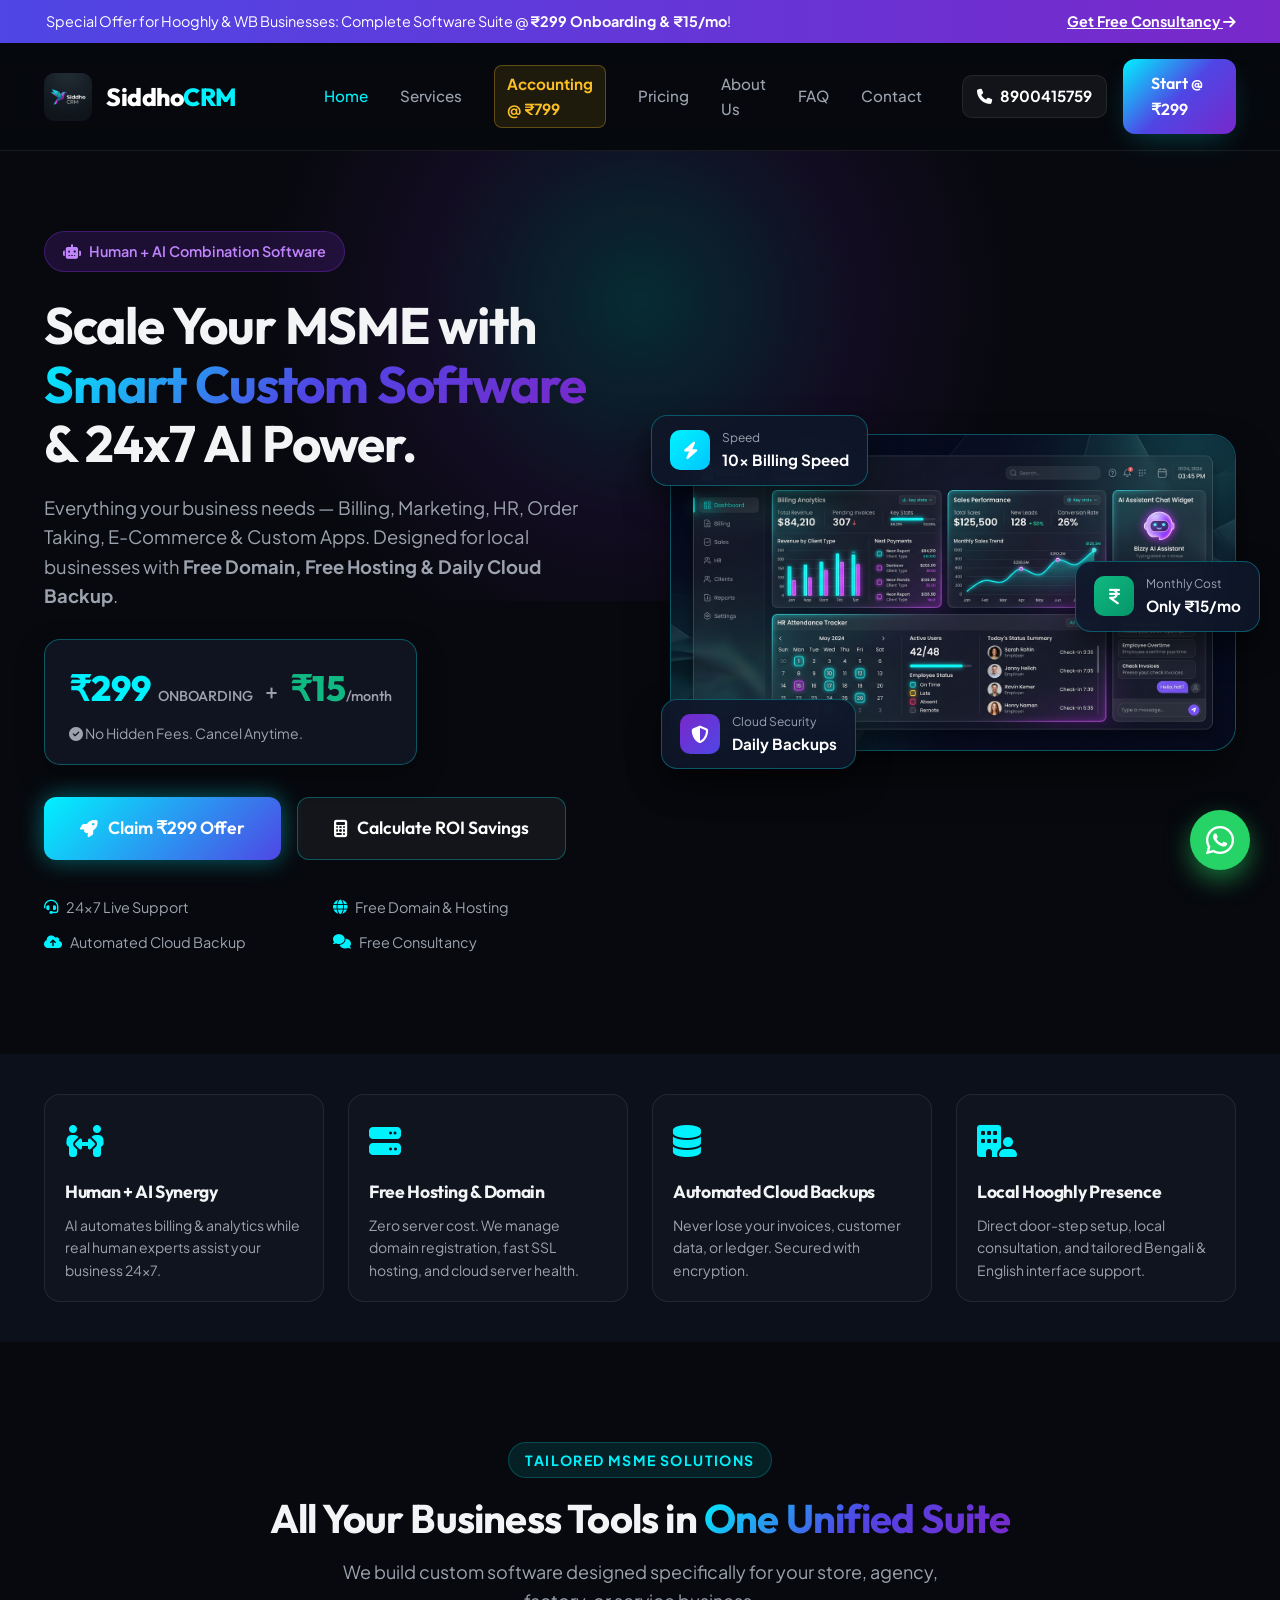
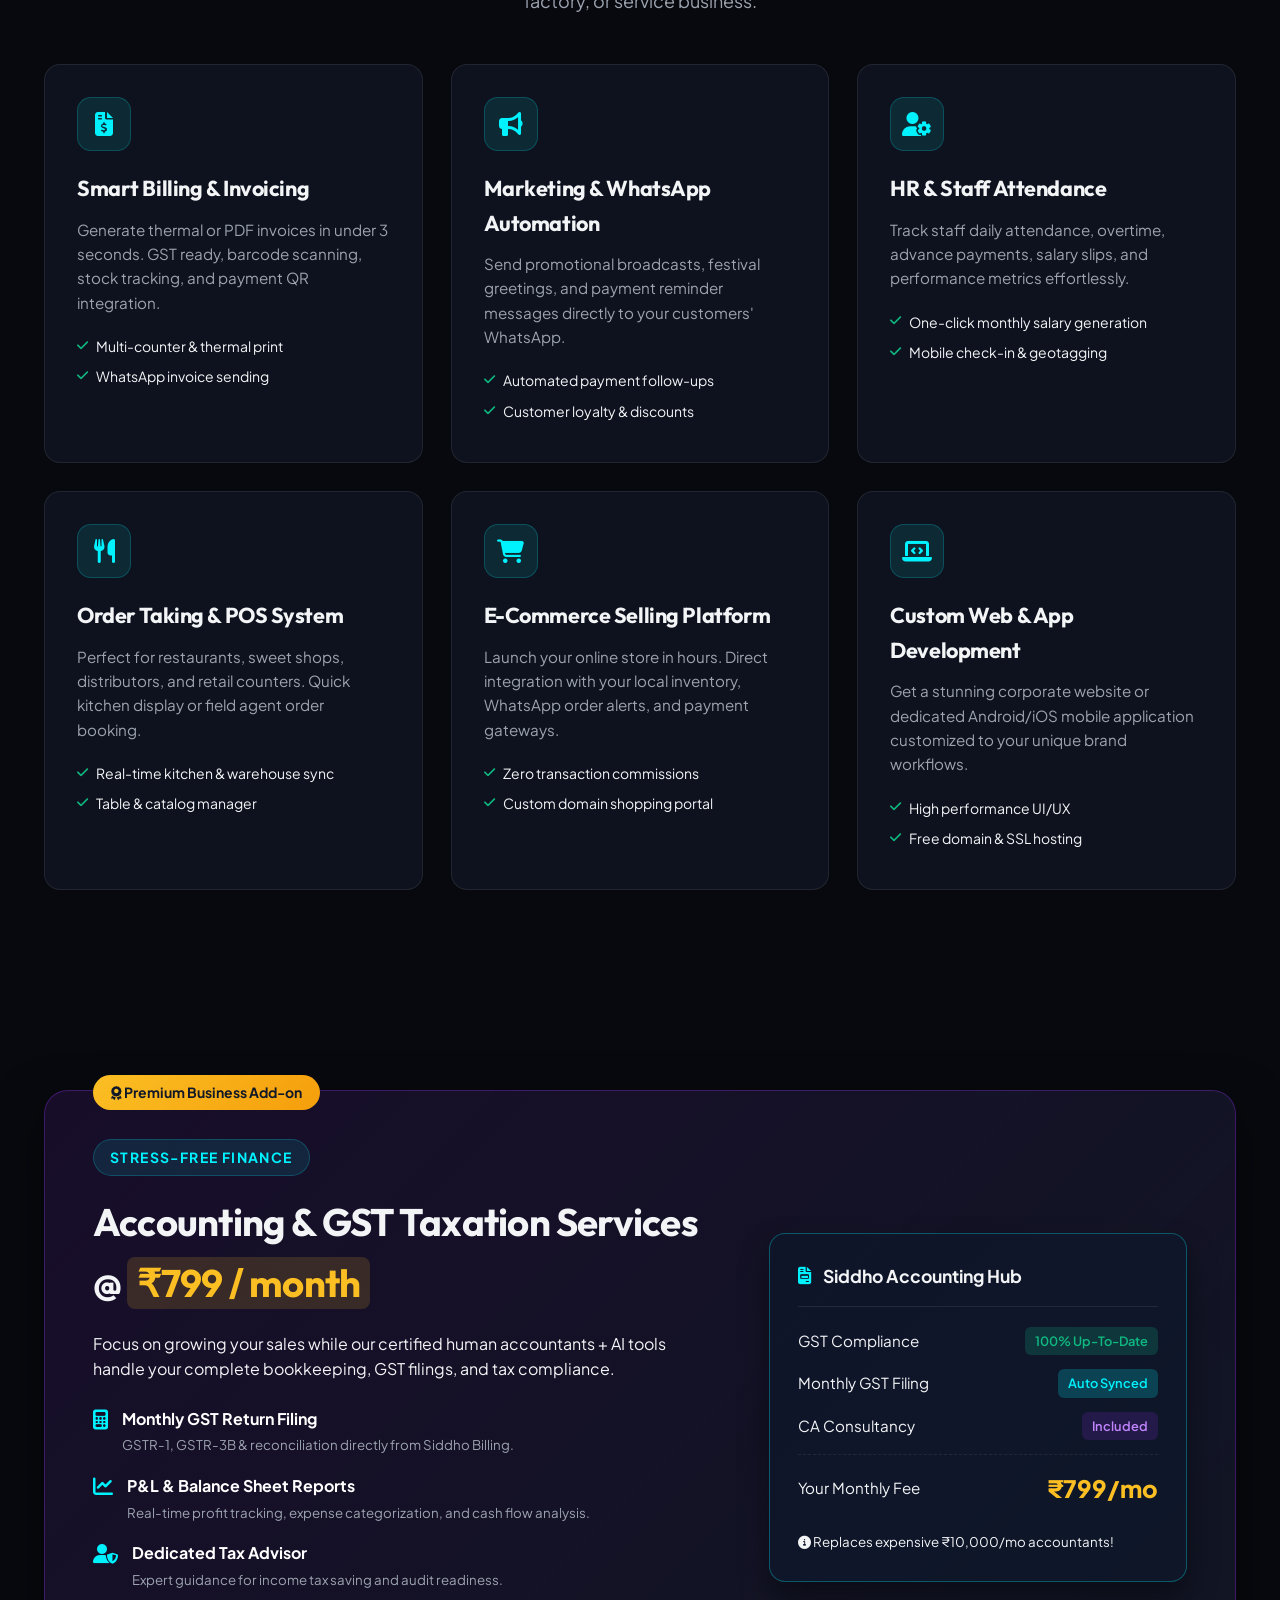
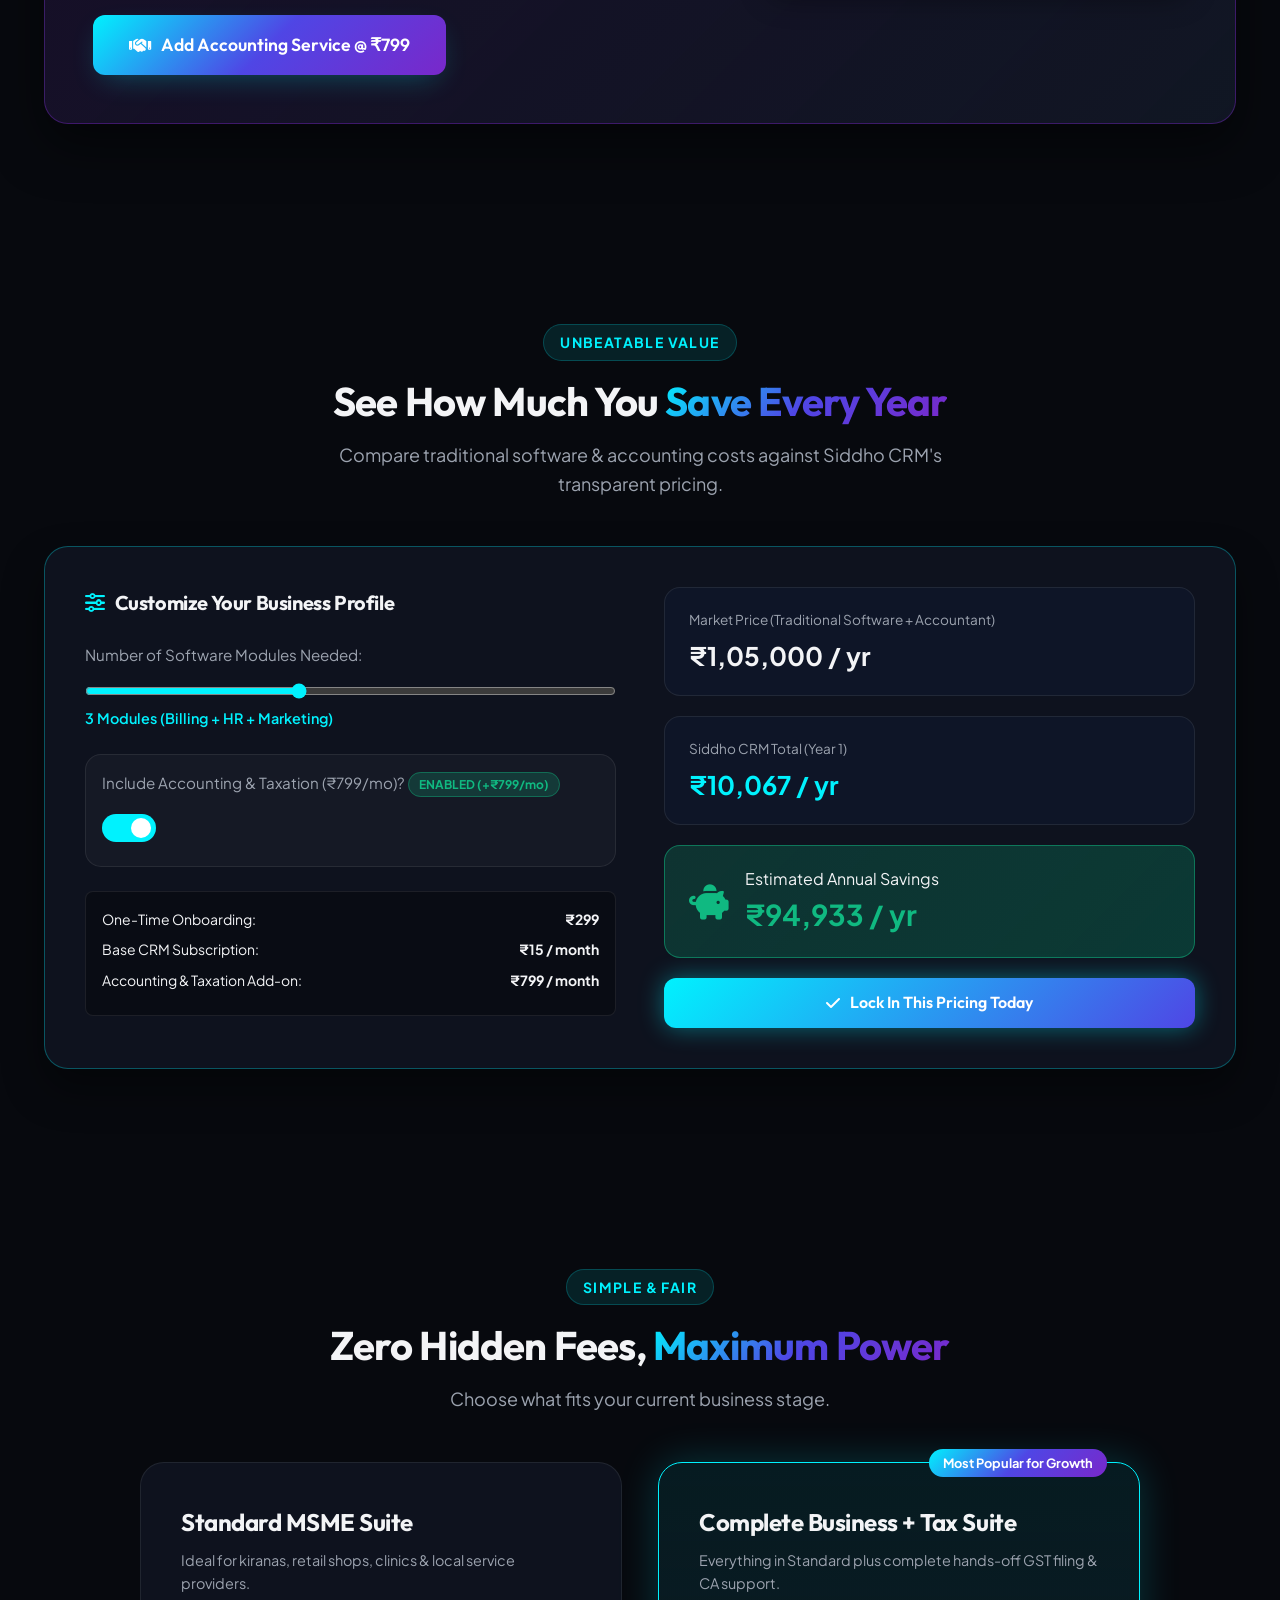
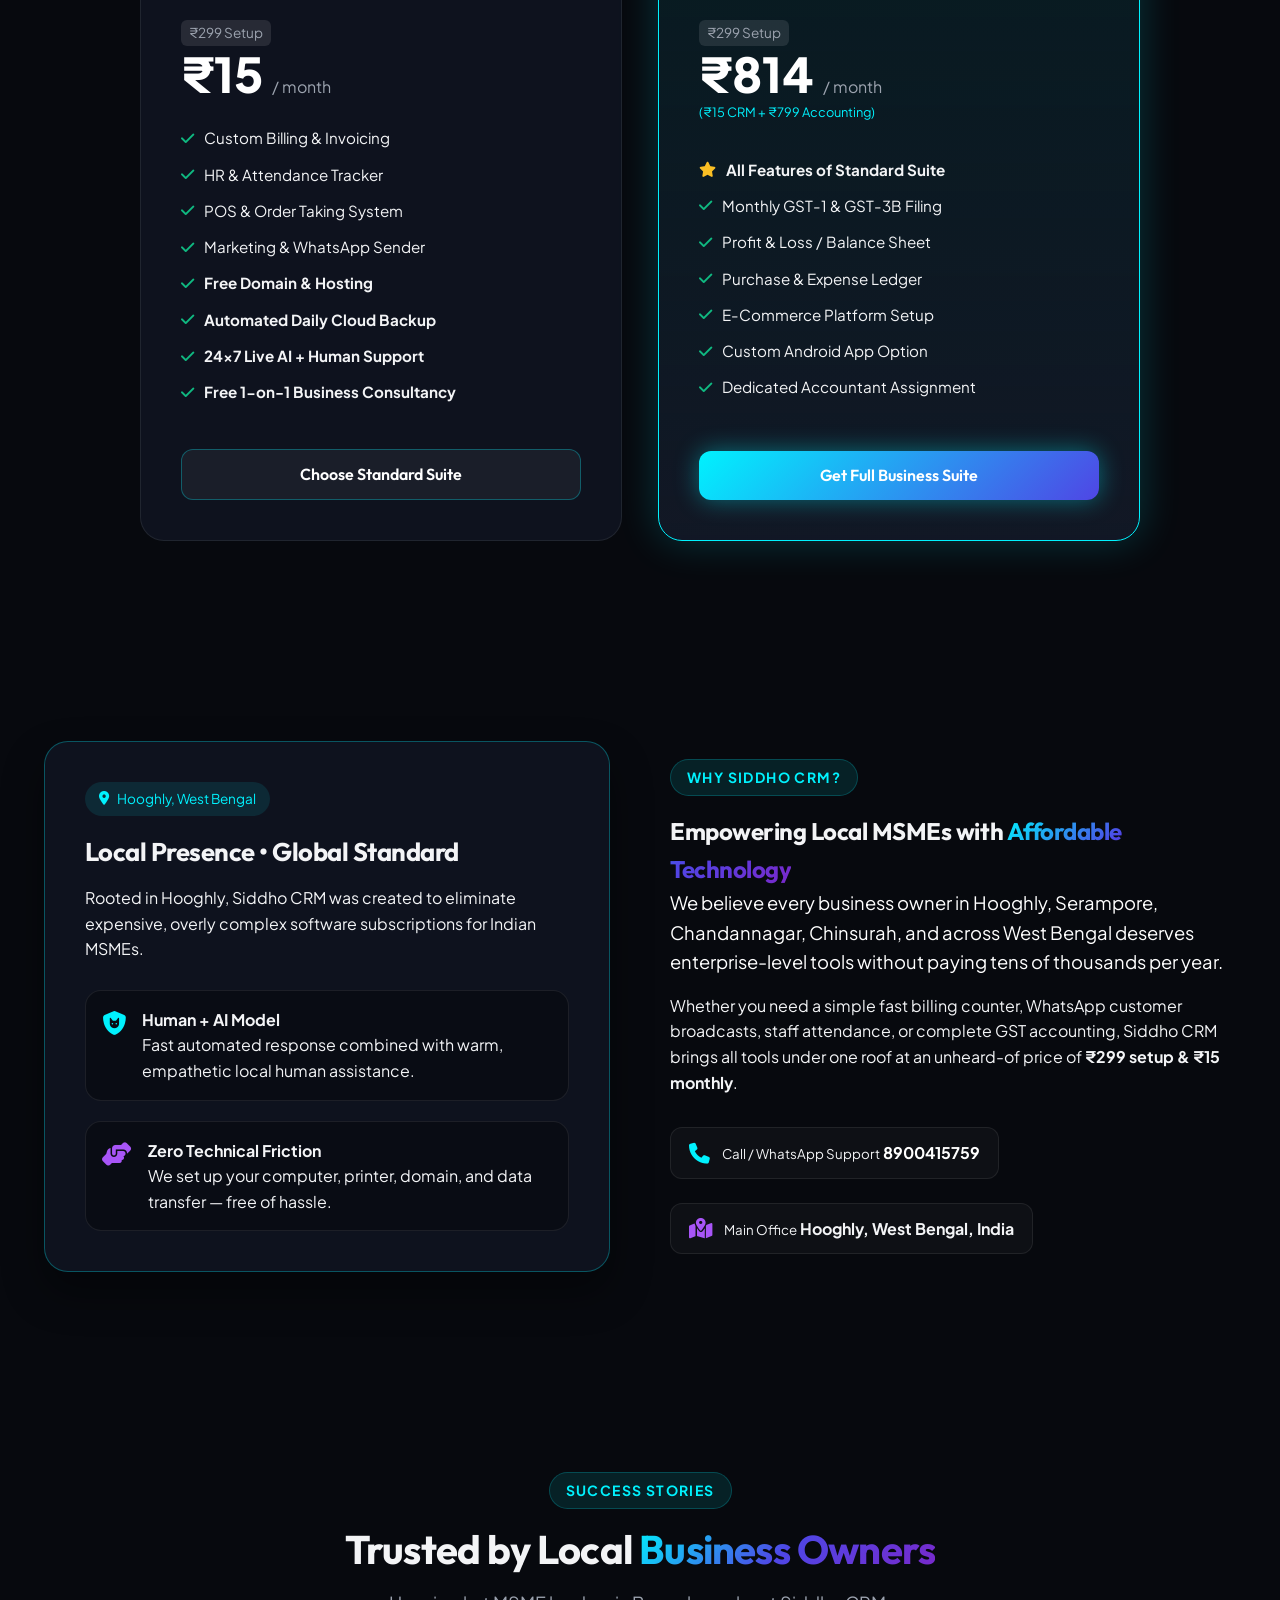
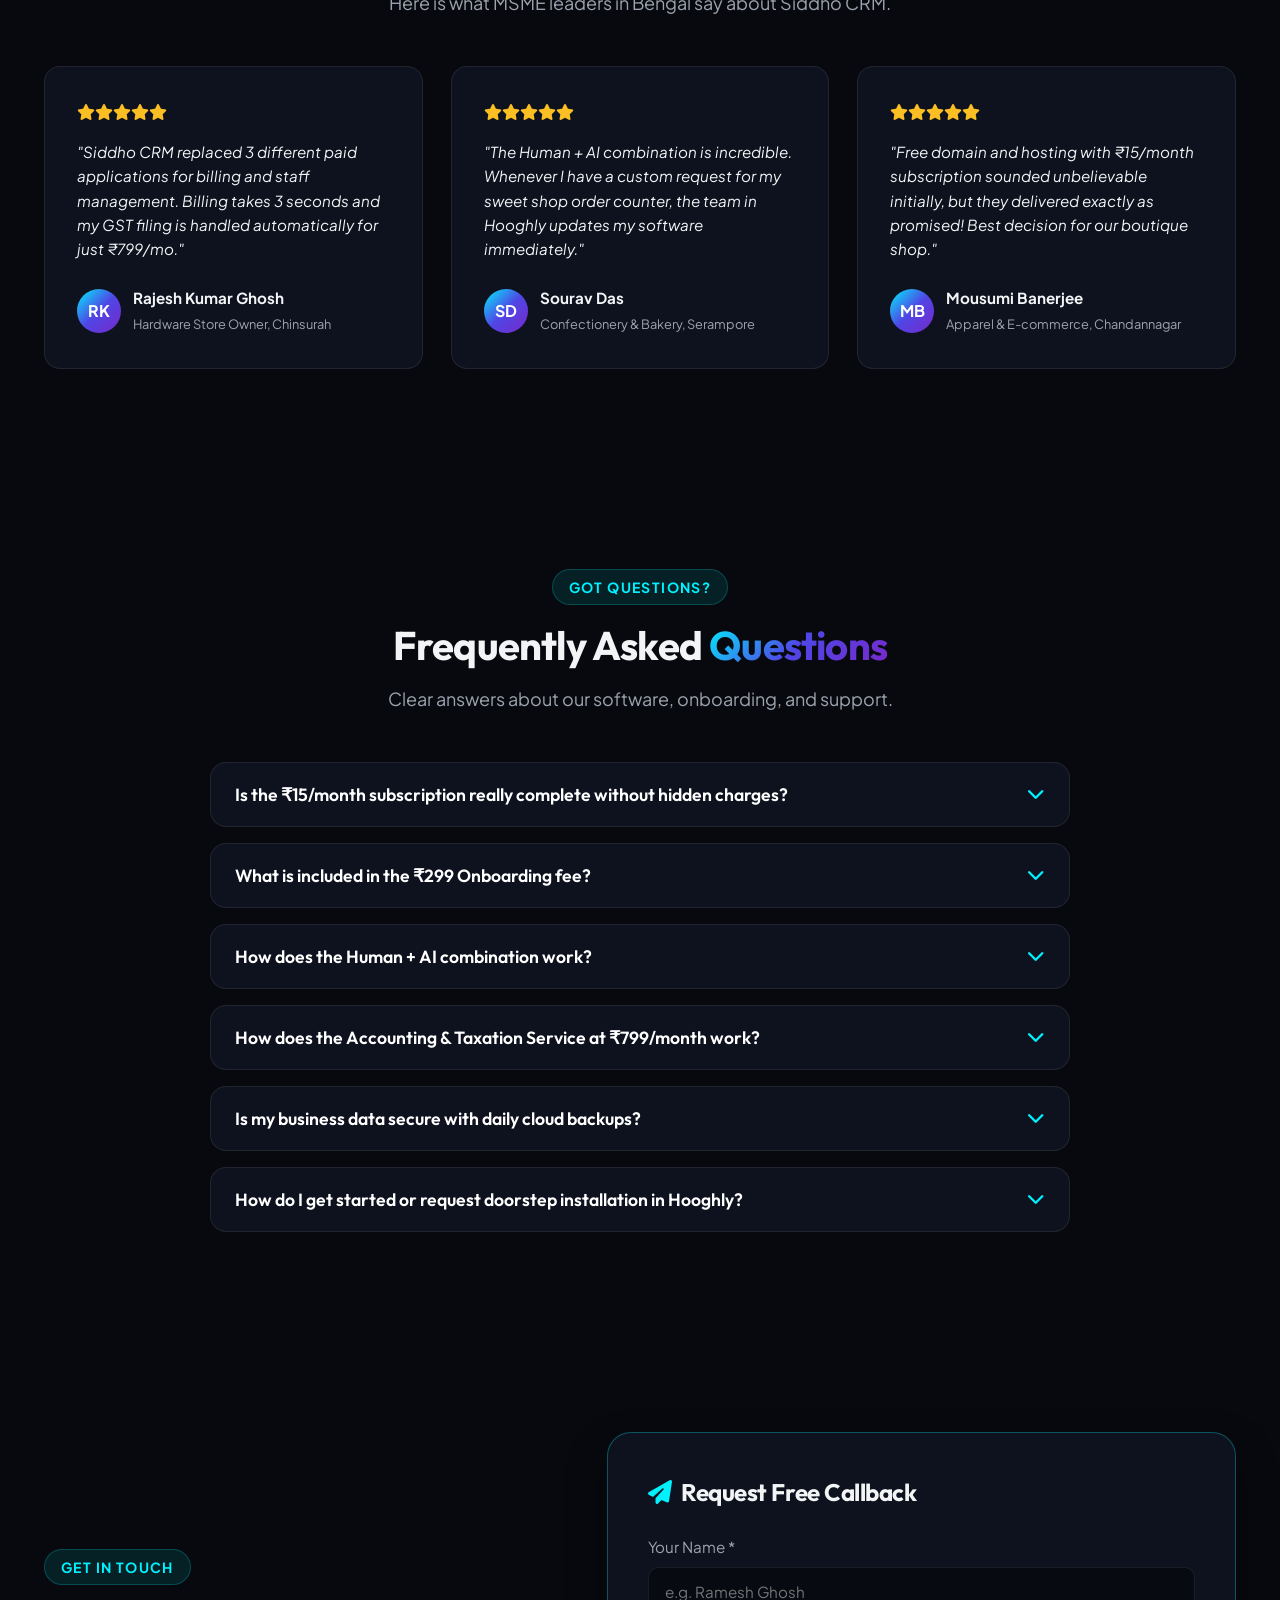
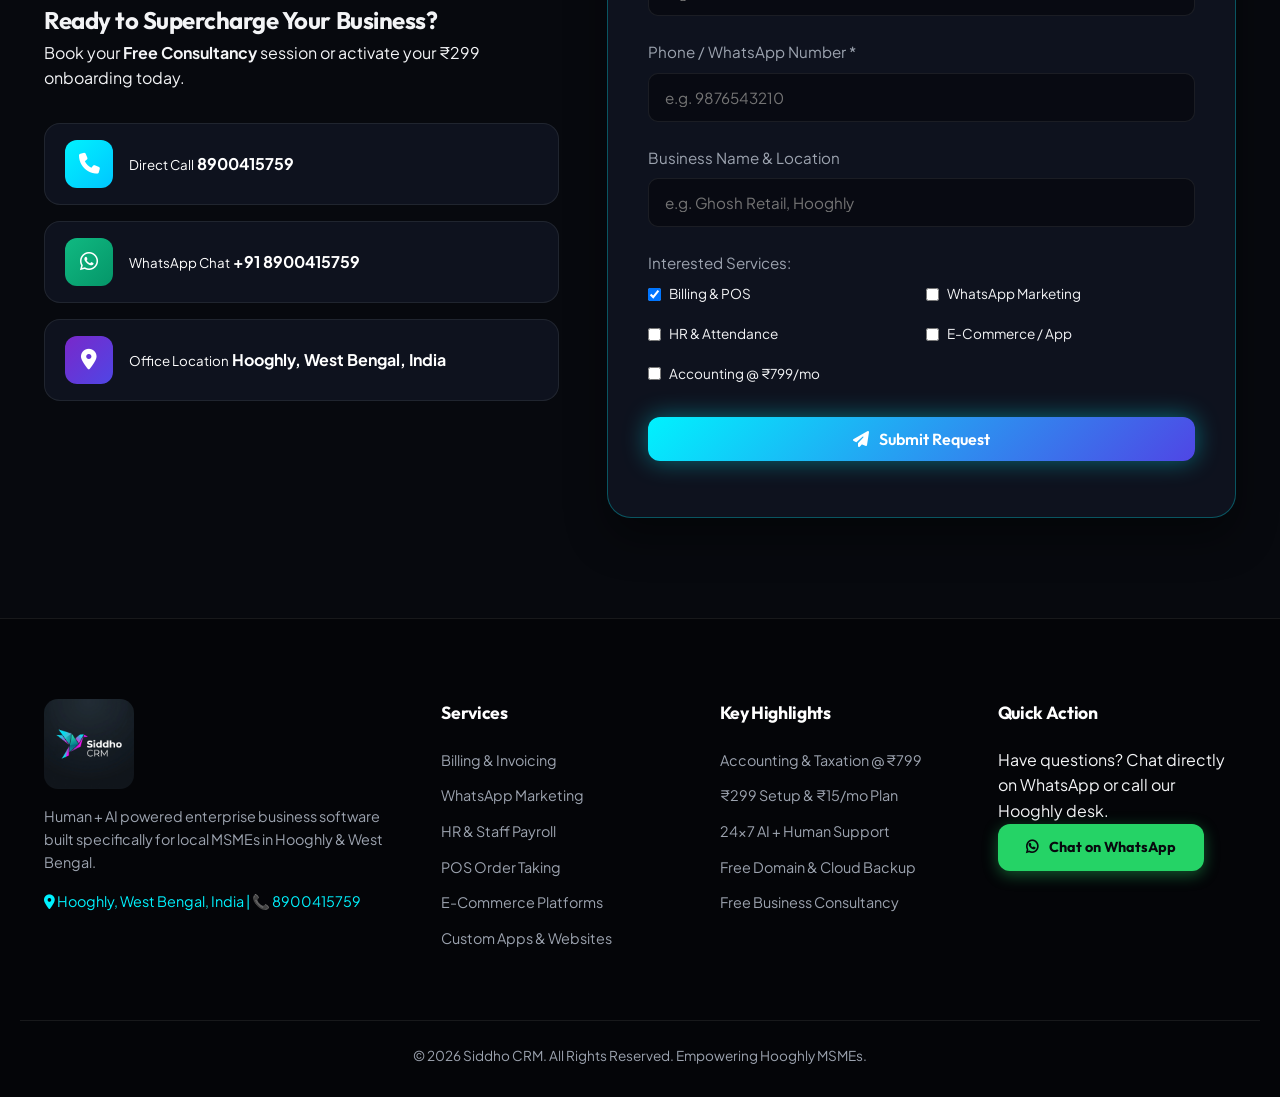
==== index.html @ 3b8fefc4 "Add files via upload" ====
<!DOCTYPE html>
<html lang="en">
<head>
  <meta charset="UTF-8">
  <meta name="viewport" content="width=device-width, initial-scale=1.0">
  <title>Siddho CRM - Human + AI Software Suite for MSMEs | ₹299 Onboarding & ₹15/mo</title>
  <meta name="description" content="Siddho CRM provides custom billing, marketing, HR, order taking, e-commerce, web/app development, and accounting & taxation services for local MSMEs in Hooghly. Human+AI power at just ₹299 onboarding and ₹15/month.">
  <meta name="keywords" content="Siddho CRM, Hooghly software company, MSME software, billing software, HR software, marketing automation, e-commerce app, accounting taxation Hooghly">
  
  <!-- Google Fonts -->
  <link rel="preconnect" href="https://fonts.googleapis.com">
  <link rel="preconnect" href="https://fonts.gstatic.com" crossorigin>
  <link href="https://fonts.googleapis.com/css2?family=Outfit:wght@300;400;500;600;700;800&family=Plus+Jakarta+Sans:wght@300;400;500;600;700&display=swap" rel="stylesheet">
  
  <!-- FontAwesome Icons -->
  <link rel="stylesheet" href="https://cdnjs.cloudflare.com/ajax/libs/font-awesome/6.4.0/css/all.min.css">
  
  <link rel="icon" type="image/jpeg" href="favicon.jpg">
  <link rel="stylesheet" href="styles.css">
</head>
<body class="dark-theme">

  <!-- Top Announcement Bar -->
  <div class="announcement-bar">
    <div class="container announcement-content">
      <span><i class="fa-solid fa-sparkles"></i> Special Offer for Hooghly & WB Businesses: Complete Software Suite @ <strong>₹299 Onboarding & ₹15/mo</strong>!</span>
      <a href="#contact" class="announcement-link">Get Free Consultancy <i class="fa-solid fa-arrow-right"></i></a>
    </div>
  </div>

  <!-- Header Navigation -->
  <header class="navbar" id="navbar">
    <div class="container nav-container">
      <a href="#" class="brand-logo">
        <img src="logo.jpg" alt="Siddho CRM Logo" class="header-logo-img">
        <div class="logo-text">Siddho<span>CRM</span></div>
      </a>

      <nav class="nav-menu" id="nav-menu">
        <a href="#hero" class="nav-link active">Home</a>
        <a href="#services" class="nav-link">Services</a>
        <a href="#accounting" class="nav-link highlight-link">Accounting @ ₹799</a>
        <a href="#pricing" class="nav-link">Pricing</a>
        <a href="#about" class="nav-link">About Us</a>
        <a href="#faq" class="nav-link">FAQ</a>
        <a href="#contact" class="nav-link">Contact</a>
      </nav>

      <div class="nav-actions">
        <a href="tel:8900415759" class="phone-btn" title="Call Siddho Support">
          <i class="fa-solid fa-phone"></i>
          <span>8900415759</span>
        </a>
        <a href="#contact" class="btn btn-primary">Start @ ₹299</a>
        <button class="mobile-toggle" id="mobile-toggle" aria-label="Toggle Menu">
          <i class="fa-solid fa-bars"></i>
        </button>
      </div>
    </div>
  </header>

  <!-- Hero Section -->
  <section class="hero-section" id="hero">
    <div class="hero-bg-glow"></div>
    <div class="container hero-grid">
      <div class="hero-text-content">
        <div class="hero-badge">
          <i class="fa-solid fa-robot"></i> Human + AI Combination Software
        </div>
        <h1 class="hero-title">
          Scale Your MSME with <span class="gradient-text">Smart Custom Software</span> & 24x7 AI Power.
        </h1>
        <p class="hero-subtitle">
          Everything your business needs — Billing, Marketing, HR, Order Taking, E-Commerce & Custom Apps. Designed for local businesses with <strong>Free Domain, Free Hosting & Daily Cloud Backup</strong>.
        </p>

        <!-- Pricing Tagline Box -->
        <div class="hero-pricing-box">
          <div class="pricing-badge-main">
            <span class="price-onboarding">₹299 <span>Onboarding</span></span>
            <span class="price-separator">+</span>
            <span class="price-monthly">₹15<span>/month</span></span>
          </div>
          <div class="pricing-note">
            <i class="fa-solid fa-circle-check text-success"></i> No Hidden Fees. Cancel Anytime.
          </div>
        </div>

        <div class="hero-cta-group">
          <a href="#contact" class="btn btn-lg btn-glow"><i class="fa-solid fa-rocket"></i> Claim ₹299 Offer</a>
          <a href="#calculator" class="btn btn-lg btn-outline"><i class="fa-solid fa-calculator"></i> Calculate ROI Savings</a>
        </div>

        <!-- Trust Pills -->
        <div class="trust-pills">
          <div class="pill-item"><i class="fa-solid fa-headset"></i> 24x7 Live Support</div>
          <div class="pill-item"><i class="fa-solid fa-globe"></i> Free Domain & Hosting</div>
          <div class="pill-item"><i class="fa-solid fa-cloud-arrow-up"></i> Automated Cloud Backup</div>
          <div class="pill-item"><i class="fa-solid fa-comments"></i> Free Consultancy</div>
        </div>
      </div>

      <div class="hero-visual-content">
        <div class="hero-card-wrapper">
          <img src="hero_dashboard.jpg" alt="Siddho CRM Dashboard" class="hero-dashboard-img">
          <div class="floating-stat stat-1">
            <div class="stat-icon bg-cyan"><i class="fa-solid fa-bolt"></i></div>
            <div>
              <small>Speed</small>
              <strong>10x Billing Speed</strong>
            </div>
          </div>
          <div class="floating-stat stat-2">
            <div class="stat-icon bg-purple"><i class="fa-solid fa-shield-halved"></i></div>
            <div>
              <small>Cloud Security</small>
              <strong>Daily Backups</strong>
            </div>
          </div>
          <div class="floating-stat stat-3">
            <div class="stat-icon bg-green"><i class="fa-solid fa-indian-rupee-sign"></i></div>
            <div>
              <small>Monthly Cost</small>
              <strong>Only ₹15/mo</strong>
            </div>
          </div>
        </div>
      </div>
    </div>
  </section>

  <!-- Value Props Banner -->
  <section class="perks-bar">
    <div class="container perks-grid">
      <div class="perk-card">
        <div class="perk-icon"><i class="fa-solid fa-people-arrows"></i></div>
        <h3>Human + AI Synergy</h3>
        <p>AI automates billing & analytics while real human experts assist your business 24x7.</p>
      </div>
      <div class="perk-card">
        <div class="perk-icon"><i class="fa-solid fa-server"></i></div>
        <h3>Free Hosting & Domain</h3>
        <p>Zero server cost. We manage domain registration, fast SSL hosting, and cloud server health.</p>
      </div>
      <div class="perk-card">
        <div class="perk-icon"><i class="fa-solid fa-database"></i></div>
        <h3>Automated Cloud Backups</h3>
        <p>Never lose your invoices, customer data, or ledger. Secured with encryption.</p>
      </div>
      <div class="perk-card">
        <div class="perk-icon"><i class="fa-solid fa-building-user"></i></div>
        <h3>Local Hooghly Presence</h3>
        <p>Direct door-step setup, local consultation, and tailored Bengali & English interface support.</p>
      </div>
    </div>
  </section>

  <!-- Core Services Section -->
  <section class="services-section section-padding" id="services">
    <div class="container">
      <div class="section-header text-center">
        <span class="sub-title">Tailored MSME Solutions</span>
        <h2 class="section-title">All Your Business Tools in <span class="gradient-text">One Unified Suite</span></h2>
        <p class="section-desc">We build custom software designed specifically for your store, agency, factory, or service business.</p>
      </div>

      <div class="services-grid">
        <!-- Service 1 -->
        <div class="service-card" data-service="billing">
          <div class="card-icon"><i class="fa-solid fa-file-invoice-dollar"></i></div>
          <h3>Smart Billing & Invoicing</h3>
          <p>Generate thermal or PDF invoices in under 3 seconds. GST ready, barcode scanning, stock tracking, and payment QR integration.</p>
          <ul class="service-checklist">
            <li><i class="fa-solid fa-check"></i> Multi-counter & thermal print</li>
            <li><i class="fa-solid fa-check"></i> WhatsApp invoice sending</li>
          </ul>
        </div>

        <!-- Service 2 -->
        <div class="service-card" data-service="marketing">
          <div class="card-icon"><i class="fa-solid fa-bullhorn"></i></div>
          <h3>Marketing & WhatsApp Automation</h3>
          <p>Send promotional broadcasts, festival greetings, and payment reminder messages directly to your customers' WhatsApp.</p>
          <ul class="service-checklist">
            <li><i class="fa-solid fa-check"></i> Automated payment follow-ups</li>
            <li><i class="fa-solid fa-check"></i> Customer loyalty & discounts</li>
          </ul>
        </div>

        <!-- Service 3 -->
        <div class="service-card" data-service="hr">
          <div class="card-icon"><i class="fa-solid fa-user-gear"></i></div>
          <h3>HR & Staff Attendance</h3>
          <p>Track staff daily attendance, overtime, advance payments, salary slips, and performance metrics effortlessly.</p>
          <ul class="service-checklist">
            <li><i class="fa-solid fa-check"></i> One-click monthly salary generation</li>
            <li><i class="fa-solid fa-check"></i> Mobile check-in & geotagging</li>
          </ul>
        </div>

        <!-- Service 4 -->
        <div class="service-card" data-service="ordertaking">
          <div class="card-icon"><i class="fa-solid fa-utensils"></i></div>
          <h3>Order Taking & POS System</h3>
          <p>Perfect for restaurants, sweet shops, distributors, and retail counters. Quick kitchen display or field agent order booking.</p>
          <ul class="service-checklist">
            <li><i class="fa-solid fa-check"></i> Real-time kitchen & warehouse sync</li>
            <li><i class="fa-solid fa-check"></i> Table & catalog manager</li>
          </ul>
        </div>

        <!-- Service 5 -->
        <div class="service-card" data-service="ecommerce">
          <div class="card-icon"><i class="fa-solid fa-cart-shopping"></i></div>
          <h3>E-Commerce Selling Platform</h3>
          <p>Launch your online store in hours. Direct integration with your local inventory, WhatsApp order alerts, and payment gateways.</p>
          <ul class="service-checklist">
            <li><i class="fa-solid fa-check"></i> Zero transaction commissions</li>
            <li><i class="fa-solid fa-check"></i> Custom domain shopping portal</li>
          </ul>
        </div>

        <!-- Service 6 -->
        <div class="service-card" data-service="custom">
          <div class="card-icon"><i class="fa-solid fa-laptop-code"></i></div>
          <h3>Custom Web & App Development</h3>
          <p>Get a stunning corporate website or dedicated Android/iOS mobile application customized to your unique brand workflows.</p>
          <ul class="service-checklist">
            <li><i class="fa-solid fa-check"></i> High performance UI/UX</li>
            <li><i class="fa-solid fa-check"></i> Free domain & SSL hosting</li>
          </ul>
        </div>
      </div>
    </div>
  </section>

  <!-- Accounting & Taxation Spotlight Banner -->
  <section class="accounting-spotlight section-padding" id="accounting">
    <div class="container">
      <div class="spotlight-card">
        <div class="spotlight-badge"><i class="fa-solid fa-award"></i> Premium Business Add-on</div>
        <div class="spotlight-grid">
          <div class="spotlight-info">
            <span class="sub-title text-accent">Stress-Free Finance</span>
            <h2>Accounting & GST Taxation Services @ <span class="price-tag">₹799 / month</span></h2>
            <p>Focus on growing your sales while our certified human accountants + AI tools handle your complete bookkeeping, GST filings, and tax compliance.</p>
            
            <div class="feature-bullets">
              <div class="bullet-item">
                <i class="fa-solid fa-calculator text-primary"></i>
                <div>
                  <strong>Monthly GST Return Filing</strong>
                  <small>GSTR-1, GSTR-3B & reconciliation directly from Siddho Billing.</small>
                </div>
              </div>
              <div class="bullet-item">
                <i class="fa-solid fa-chart-line text-primary"></i>
                <div>
                  <strong>P&L & Balance Sheet Reports</strong>
                  <small>Real-time profit tracking, expense categorization, and cash flow analysis.</small>
                </div>
              </div>
              <div class="bullet-item">
                <i class="fa-solid fa-user-shield text-primary"></i>
                <div>
                  <strong>Dedicated Tax Advisor</strong>
                  <small>Expert guidance for income tax saving and audit readiness.</small>
                </div>
              </div>
            </div>

            <a href="#contact" class="btn btn-primary btn-lg mt-4"><i class="fa-solid fa-handshake"></i> Add Accounting Service @ ₹799</a>
          </div>
          
          <div class="spotlight-box">
            <div class="box-inner">
              <div class="box-header">
                <i class="fa-solid fa-file-invoice text-cyan"></i>
                <span>Siddho Accounting Hub</span>
              </div>
              <div class="box-stats">
                <div class="stat-row">
                  <span>GST Compliance</span>
                  <span class="badge badge-green">100% Up-To-Date</span>
                </div>
                <div class="stat-row">
                  <span>Monthly GST Filing</span>
                  <span class="badge badge-cyan">Auto Synced</span>
                </div>
                <div class="stat-row">
                  <span>CA Consultancy</span>
                  <span class="badge badge-purple">Included</span>
                </div>
                <div class="stat-row highlight">
                  <span>Your Monthly Fee</span>
                  <span class="total-price">₹799/mo</span>
                </div>
              </div>
              <div class="box-footer">
                <small><i class="fa-solid fa-circle-info"></i> Replaces expensive ₹10,000/mo accountants!</small>
              </div>
            </div>
          </div>
        </div>
      </div>
    </div>
  </section>

  <!-- Interactive ROI & Savings Calculator Section -->
  <section class="calculator-section section-padding" id="calculator">
    <div class="container">
      <div class="section-header text-center">
        <span class="sub-title">Unbeatable Value</span>
        <h2 class="section-title">See How Much You <span class="gradient-text">Save Every Year</span></h2>
        <p class="section-desc">Compare traditional software & accounting costs against Siddho CRM's transparent pricing.</p>
      </div>

      <div class="calculator-card">
        <div class="calc-inputs">
          <h3><i class="fa-solid fa-sliders text-cyan"></i> Customize Your Business Profile</h3>
          
          <div class="form-group">
            <label for="software-count">Number of Software Modules Needed:</label>
            <input type="range" id="software-count" min="1" max="6" value="3">
            <div class="range-display"><span id="module-display">3</span> Modules (Billing + HR + Marketing)</div>
          </div>

          <div class="form-group toggle-group">
            <label for="accounting-toggle" class="toggle-label">
              <span>Include Accounting & Taxation (₹799/mo)?</span>
              <span class="toggle-status-badge badge-on" id="toggle-status">ENABLED (+₹799/mo)</span>
            </label>
            <label for="accounting-toggle" class="toggle-switch">
              <input type="checkbox" id="accounting-toggle" checked>
              <span class="slider"></span>
            </label>
          </div>

          <div class="calc-breakdown">
            <div class="breakdown-line">
              <span>One-Time Onboarding:</span>
              <strong>₹299</strong>
            </div>
            <div class="breakdown-line">
              <span>Base CRM Subscription:</span>
              <strong>₹15 / month</strong>
            </div>
            <div class="breakdown-line" id="acc-fee-line">
              <span>Accounting & Taxation Add-on:</span>
              <strong>₹799 / month</strong>
            </div>
          </div>
        </div>

        <div class="calc-results">
          <div class="result-box market-cost">
            <span>Market Price (Traditional Software + Accountant)</span>
            <div class="result-amount" id="market-cost-display">₹105,000 / yr</div>
          </div>

          <div class="result-box siddho-cost">
            <span>Siddho CRM Total (Year 1)</span>
            <div class="result-amount highlight-text" id="siddho-cost-display">₹10,067 / yr</div>
          </div>

          <div class="savings-banner">
            <i class="fa-solid fa-piggy-bank"></i>
            <div>
              <span>Estimated Annual Savings</span>
              <strong id="savings-display">₹94,933 / year</strong>
            </div>
          </div>

          <a href="#contact" class="btn btn-glow btn-block mt-4"><i class="fa-solid fa-check"></i> Lock In This Pricing Today</a>
        </div>
      </div>
    </div>
  </section>

  <!-- Transparent Pricing Plans Section -->
  <section class="pricing-section section-padding" id="pricing">
    <div class="container">
      <div class="section-header text-center">
        <span class="sub-title">Simple & Fair</span>
        <h2 class="section-title">Zero Hidden Fees, <span class="gradient-text">Maximum Power</span></h2>
        <p class="section-desc">Choose what fits your current business stage.</p>
      </div>

      <div class="pricing-grid">
        <!-- Plan 1 -->
        <div class="pricing-card">
          <div class="plan-header">
            <h3>Standard MSME Suite</h3>
            <p>Ideal for kiranas, retail shops, clinics & local service providers.</p>
            <div class="plan-price">
              <span class="onboarding-fee">₹299 Setup</span>
              <div class="price-val">₹15 <span>/ month</span></div>
            </div>
          </div>
          <ul class="plan-features">
            <li><i class="fa-solid fa-check text-green"></i> Custom Billing & Invoicing</li>
            <li><i class="fa-solid fa-check text-green"></i> HR & Attendance Tracker</li>
            <li><i class="fa-solid fa-check text-green"></i> POS & Order Taking System</li>
            <li><i class="fa-solid fa-check text-green"></i> Marketing & WhatsApp Sender</li>
            <li><i class="fa-solid fa-check text-green"></i> <strong>Free Domain & Hosting</strong></li>
            <li><i class="fa-solid fa-check text-green"></i> <strong>Automated Daily Cloud Backup</strong></li>
            <li><i class="fa-solid fa-check text-green"></i> <strong>24x7 Live AI + Human Support</strong></li>
            <li><i class="fa-solid fa-check text-green"></i> <strong>Free 1-on-1 Business Consultancy</strong></li>
          </ul>
          <a href="#contact" class="btn btn-outline btn-block">Choose Standard Suite</a>
        </div>

        <!-- Plan 2 (Featured) -->
        <div class="pricing-card featured">
          <div class="popular-badge">Most Popular for Growth</div>
          <div class="plan-header">
            <h3>Complete Business + Tax Suite</h3>
            <p>Everything in Standard plus complete hands-off GST filing & CA support.</p>
            <div class="plan-price">
              <span class="onboarding-fee">₹299 Setup</span>
              <div class="price-val">₹814 <span>/ month</span></div>
              <small class="price-subtext">(₹15 CRM + ₹799 Accounting)</small>
            </div>
          </div>
          <ul class="plan-features">
            <li><i class="fa-solid fa-star text-gold"></i> <strong>All Features of Standard Suite</strong></li>
            <li><i class="fa-solid fa-check text-green"></i> Monthly GST-1 & GST-3B Filing</li>
            <li><i class="fa-solid fa-check text-green"></i> Profit & Loss / Balance Sheet</li>
            <li><i class="fa-solid fa-check text-green"></i> Purchase & Expense Ledger</li>
            <li><i class="fa-solid fa-check text-green"></i> E-Commerce Platform Setup</li>
            <li><i class="fa-solid fa-check text-green"></i> Custom Android App Option</li>
            <li><i class="fa-solid fa-check text-green"></i> Dedicated Accountant Assignment</li>
          </ul>
          <a href="#contact" class="btn btn-glow btn-block">Get Full Business Suite</a>
        </div>
      </div>
    </div>
  </section>

  <!-- About Us Section -->
  <section class="about-section section-padding" id="about">
    <div class="container about-grid">
      <div class="about-image-col">
        <div class="about-card-graphic">
          <div class="graphic-badge"><i class="fa-solid fa-location-dot"></i> Hooghly, West Bengal</div>
          <h3>Local Presence • Global Standard</h3>
          <p>Rooted in Hooghly, Siddho CRM was created to eliminate expensive, overly complex software subscriptions for Indian MSMEs.</p>
          
          <div class="about-highlights">
            <div class="highlight-box">
              <i class="fa-solid fa-shield-cat text-cyan"></i>
              <div>
                <strong>Human + AI Model</strong>
                <p>Fast automated response combined with warm, empathetic local human assistance.</p>
              </div>
            </div>
            <div class="highlight-box">
              <i class="fa-solid fa-handshake-angle text-purple"></i>
              <div>
                <strong>Zero Technical Friction</strong>
                <p>We set up your computer, printer, domain, and data transfer — free of hassle.</p>
              </div>
            </div>
          </div>
        </div>
      </div>

      <div class="about-text-col">
        <span class="sub-title">Why Siddho CRM?</span>
        <h2>Empowering Local MSMEs with <span class="gradient-text">Affordable Technology</span></h2>
        <p class="lead-p">We believe every business owner in Hooghly, Serampore, Chandannagar, Chinsurah, and across West Bengal deserves enterprise-level tools without paying tens of thousands per year.</p>
        <p>Whether you need a simple fast billing counter, WhatsApp customer broadcasts, staff attendance, or complete GST accounting, Siddho CRM brings all tools under one roof at an unheard-of price of <strong>₹299 setup & ₹15 monthly</strong>.</p>
        
        <div class="contact-quick-info">
          <div class="q-item">
            <i class="fa-solid fa-phone text-cyan"></i>
            <div>
              <small>Call / WhatsApp Support</small>
              <strong><a href="tel:8900415759">8900415759</a></strong>
            </div>
          </div>
          <div class="q-item">
            <i class="fa-solid fa-map-location-dot text-purple"></i>
            <div>
              <small>Main Office</small>
              <strong>Hooghly, West Bengal, India</strong>
            </div>
          </div>
        </div>
      </div>
    </div>
  </section>

  <!-- Testimonials Section -->
  <section class="testimonials-section section-padding">
    <div class="container">
      <div class="section-header text-center">
        <span class="sub-title">Success Stories</span>
        <h2 class="section-title">Trusted by Local <span class="gradient-text">Business Owners</span></h2>
        <p class="section-desc">Here is what MSME leaders in Bengal say about Siddho CRM.</p>
      </div>

      <div class="testimonials-grid">
        <div class="testimonial-card">
          <div class="stars"><i class="fa-solid fa-star"></i><i class="fa-solid fa-star"></i><i class="fa-solid fa-star"></i><i class="fa-solid fa-star"></i><i class="fa-solid fa-star"></i></div>
          <p class="quote">"Siddho CRM replaced 3 different paid applications for billing and staff management. Billing takes 3 seconds and my GST filing is handled automatically for just ₹799/mo."</p>
          <div class="author-info">
            <div class="author-avatar">RK</div>
            <div>
              <strong>Rajesh Kumar Ghosh</strong>
              <small>Hardware Store Owner, Chinsurah</small>
            </div>
          </div>
        </div>

        <div class="testimonial-card">
          <div class="stars"><i class="fa-solid fa-star"></i><i class="fa-solid fa-star"></i><i class="fa-solid fa-star"></i><i class="fa-solid fa-star"></i><i class="fa-solid fa-star"></i></div>
          <p class="quote">"The Human + AI combination is incredible. Whenever I have a custom request for my sweet shop order counter, the team in Hooghly updates my software immediately."</p>
          <div class="author-info">
            <div class="author-avatar">SD</div>
            <div>
              <strong>Sourav Das</strong>
              <small>Confectionery & Bakery, Serampore</small>
            </div>
          </div>
        </div>

        <div class="testimonial-card">
          <div class="stars"><i class="fa-solid fa-star"></i><i class="fa-solid fa-star"></i><i class="fa-solid fa-star"></i><i class="fa-solid fa-star"></i><i class="fa-solid fa-star"></i></div>
          <p class="quote">"Free domain and hosting with ₹15/month subscription sounded unbelievable initially, but they delivered exactly as promised! Best decision for our boutique shop."</p>
          <div class="author-info">
            <div class="author-avatar">MB</div>
            <div>
              <strong>Mousumi Banerjee</strong>
              <small>Apparel & E-commerce, Chandannagar</small>
            </div>
          </div>
        </div>
      </div>
    </div>
  </section>

  <!-- FAQ Accordion Section -->
  <section class="faq-section section-padding" id="faq">
    <div class="container">
      <div class="section-header text-center">
        <span class="sub-title">Got Questions?</span>
        <h2 class="section-title">Frequently Asked <span class="gradient-text">Questions</span></h2>
        <p class="section-desc">Clear answers about our software, onboarding, and support.</p>
      </div>

      <div class="faq-accordion">
        <!-- FAQ 1 -->
        <div class="faq-item">
          <button class="faq-question">
            <span>Is the ₹15/month subscription really complete without hidden charges?</span>
            <i class="fa-solid fa-chevron-down icon-toggle"></i>
          </button>
          <div class="faq-answer">
            <p>Yes, absolutely! At Siddho CRM, we maintain transparency. The ₹15/month fee covers your ongoing software access, software updates, free domain hosting maintenance, daily cloud backup, and 24x7 AI support after a one-time onboarding setup fee of ₹299.</p>
          </div>
        </div>

        <!-- FAQ 2 -->
        <div class="faq-item">
          <button class="faq-question">
            <span>What is included in the ₹299 Onboarding fee?</span>
            <i class="fa-solid fa-chevron-down icon-toggle"></i>
          </button>
          <div class="faq-answer">
            <p>The ₹299 onboarding covers full software setup tailored to your business, initial item/inventory upload, printer configuration, domain connection, free consultancy session, and staff training.</p>
          </div>
        </div>

        <!-- FAQ 3 -->
        <div class="faq-item">
          <button class="faq-question">
            <span>How does the Human + AI combination work?</span>
            <i class="fa-solid fa-chevron-down icon-toggle"></i>
          </button>
          <div class="faq-answer">
            <p>Our AI engines operate 24/7 inside the CRM to speed up invoice generation, customer messaging, and automated reports. Meanwhile, our dedicated human engineering and accounting team in Hooghly handles complex custom setup, phone support, and tax filings.</p>
          </div>
        </div>

        <!-- FAQ 4 -->
        <div class="faq-item">
          <button class="faq-question">
            <span>How does the Accounting & Taxation Service at ₹799/month work?</span>
            <i class="fa-solid fa-chevron-down icon-toggle"></i>
          </button>
          <div class="faq-answer">
            <p>By opting into our ₹799/month add-on, your billing data in Siddho CRM syncs directly with our tax team. We file your monthly GST-1, GSTR-3B, manage your P&L statements, and provide year-round CA guidance without needing external high-cost accountants.</p>
          </div>
        </div>

        <!-- FAQ 5 -->
        <div class="faq-item">
          <button class="faq-question">
            <span>Is my business data secure with daily cloud backups?</span>
            <i class="fa-solid fa-chevron-down icon-toggle"></i>
          </button>
          <div class="faq-answer">
            <p>Yes. All customer data, sales records, and financial ledger items are encrypted with bank-level security and automatically backed up to isolated cloud storage daily.</p>
          </div>
        </div>

        <!-- FAQ 6 -->
        <div class="faq-item">
          <button class="faq-question">
            <span>How do I get started or request doorstep installation in Hooghly?</span>
            <i class="fa-solid fa-chevron-down icon-toggle"></i>
          </button>
          <div class="faq-answer">
            <p>Fill out the contact form below or directly call/WhatsApp us at <strong>8900415759</strong>. Our team will contact you within 30 minutes for a free demo and consultation!</p>
          </div>
        </div>
      </div>
    </div>
  </section>

  <!-- Lead Capture / Contact Section -->
  <section class="contact-section section-padding" id="contact">
    <div class="container">
      <div class="contact-grid">
        <div class="contact-info-col">
          <span class="sub-title">Get In Touch</span>
          <h2>Ready to Supercharge Your Business?</h2>
          <p>Book your <strong>Free Consultancy</strong> session or activate your ₹299 onboarding today.</p>

          <div class="contact-cards">
            <a href="tel:8900415759" class="c-card">
              <div class="c-icon bg-cyan"><i class="fa-solid fa-phone"></i></div>
              <div>
                <small>Direct Call</small>
                <strong>8900415759</strong>
              </div>
            </a>

            <a href="https://wa.me/918900415759?text=Hi%20Siddho%20CRM,%20I%20want%20to%20know%20more%20about%20your%20software%20and%20consultancy." target="_blank" class="c-card">
              <div class="c-icon bg-green"><i class="fa-brands fa-whatsapp"></i></div>
              <div>
                <small>WhatsApp Chat</small>
                <strong>+91 8900415759</strong>
              </div>
            </a>

            <div class="c-card">
              <div class="c-icon bg-purple"><i class="fa-solid fa-location-dot"></i></div>
              <div>
                <small>Office Location</small>
                <strong>Hooghly, West Bengal, India</strong>
              </div>
            </div>
          </div>
        </div>

        <div class="contact-form-col">
          <div class="form-wrapper">
            <h3><i class="fa-solid fa-paper-plane text-cyan"></i> Request Free Callback</h3>
            <form id="lead-form">
              <div class="form-group">
                <label for="name">Your Name *</label>
                <input type="text" id="name" required placeholder="e.g. Ramesh Ghosh">
              </div>

              <div class="form-group">
                <label for="phone">Phone / WhatsApp Number *</label>
                <input type="tel" id="phone" required placeholder="e.g. 9876543210">
              </div>

              <div class="form-group">
                <label for="business">Business Name & Location</label>
                <input type="text" id="business" placeholder="e.g. Ghosh Retail, Hooghly">
              </div>

              <div class="form-group">
                <label>Interested Services:</label>
                <div class="checkbox-grid">
                  <label><input type="checkbox" name="service" value="Billing" checked> Billing & POS</label>
                  <label><input type="checkbox" name="service" value="Marketing"> WhatsApp Marketing</label>
                  <label><input type="checkbox" name="service" value="HR"> HR & Attendance</label>
                  <label><input type="checkbox" name="service" value="Ecommerce"> E-Commerce / App</label>
                  <label><input type="checkbox" name="service" value="Accounting"> Accounting @ ₹799/mo</label>
                </div>
              </div>

              <button type="submit" class="btn btn-glow btn-block"><i class="fa-solid fa-paper-plane"></i> Submit Request</button>
            </form>
            <div id="form-status" class="form-status"></div>
          </div>
        </div>
      </div>
    </div>
  </section>

  <!-- Footer -->
  <footer class="footer">
    <div class="container footer-grid">
      <div class="footer-col brand-col">
        <a href="#" class="brand-logo">
          <img src="logo.jpg" alt="Siddho CRM Logo" class="footer-logo-img">
        </a>
        <p>Human + AI powered enterprise business software built specifically for local MSMEs in Hooghly & West Bengal.</p>
        <p class="address-text"><i class="fa-solid fa-location-dot"></i> Hooghly, West Bengal, India | 📞 8900415759</p>
      </div>

      <div class="footer-col">
        <h4>Services</h4>
        <ul>
          <li><a href="#services">Billing & Invoicing</a></li>
          <li><a href="#services">WhatsApp Marketing</a></li>
          <li><a href="#services">HR & Staff Payroll</a></li>
          <li><a href="#services">POS Order Taking</a></li>
          <li><a href="#services">E-Commerce Platforms</a></li>
          <li><a href="#services">Custom Apps & Websites</a></li>
        </ul>
      </div>

      <div class="footer-col">
        <h4>Key Highlights</h4>
        <ul>
          <li><a href="#accounting">Accounting & Taxation @ ₹799</a></li>
          <li><a href="#pricing">₹299 Setup & ₹15/mo Plan</a></li>
          <li><a href="#about">24x7 AI + Human Support</a></li>
          <li><a href="#faq">Free Domain & Cloud Backup</a></li>
          <li><a href="#contact">Free Business Consultancy</a></li>
        </ul>
      </div>

      <div class="footer-col">
        <h4>Quick Action</h4>
        <p>Have questions? Chat directly on WhatsApp or call our Hooghly desk.</p>
        <a href="https://wa.me/918900415759" target="_blank" class="btn btn-sm btn-green"><i class="fa-brands fa-whatsapp"></i> Chat on WhatsApp</a>
      </div>
    </div>

    <div class="container footer-bottom">
      <p>&copy; 2026 Siddho CRM. All Rights Reserved. Empowering Hooghly MSMEs.</p>
    </div>
  </footer>

  <!-- Floating WhatsApp Action Button -->
  <a href="https://wa.me/918900415759?text=Hi%20Siddho%20CRM!%20I%20am%20interested%20in%20the%20299%20onboarding%20and%2015rs%20monthly%20plan." class="floating-whatsapp" target="_blank" aria-label="Chat on WhatsApp">
    <i class="fa-brands fa-whatsapp"></i>
    <span class="tooltip">Instant Support (8900415759)</span>
  </a>

  <script src="script.js"></script>
</body>
</html>
---- styles.css ----
/* Modern Design System - Siddho CRM */
:root {
  --bg-dark: #07090e;
  --bg-card: rgba(18, 24, 38, 0.7);
  --bg-card-hover: rgba(26, 35, 56, 0.85);
  --border-glass: rgba(255, 255, 255, 0.08);
  --border-glass-bright: rgba(0, 242, 254, 0.3);
  
  --primary: #00f2fe;
  --primary-glow: rgba(0, 242, 254, 0.4);
  --accent-purple: #7928ca;
  --accent-violet: #4f46e5;
  --accent-green: #10b981;
  --accent-gold: #fbbf24;
  
  --text-main: #f3f4f6;
  --text-muted: #9ca3af;
  --text-dark: #111827;
  
  --gradient-main: linear-gradient(135deg, #00f2fe 0%, #4f46e5 50%, #7928ca 100%);
  --gradient-gold: linear-gradient(135deg, #fbbf24 0%, #f59e0b 100%);
  --shadow-glow: 0 10px 30px -10px rgba(0, 242, 254, 0.3);
  --shadow-card: 0 20px 40px rgba(0, 0, 0, 0.4);
  
  --font-heading: 'Outfit', sans-serif;
  --font-body: 'Plus Jakarta Sans', sans-serif;
  
  --radius-sm: 8px;
  --radius-md: 16px;
  --radius-lg: 24px;
}

* {
  margin: 0;
  padding: 0;
  box-sizing: border-box;
  scroll-behavior: smooth;
}

body {
  font-family: var(--font-body);
  background-color: var(--bg-dark);
  color: var(--text-main);
  line-height: 1.6;
  overflow-x: hidden;
}

/* Typography Helpers */
h1, h2, h3, h4, h5, h6 {
  font-family: var(--font-heading);
  font-weight: 700;
  letter-spacing: -0.02em;
}

.gradient-text {
  background: var(--gradient-main);
  -webkit-background-clip: text;
  -webkit-text-fill-color: transparent;
}

.text-cyan { color: #00f2fe; }
.text-purple { color: #a855f7; }
.text-green { color: #10b981; }
.text-gold { color: #fbbf24; }
.text-primary { color: var(--primary); }
.text-accent { color: #c084fc; }

.container {
  max-width: 1240px;
  margin: 0 auto;
  padding: 0 24px;
}

.section-padding {
  padding: 100px 0;
}

.text-center {
  text-align: center;
}

.sub-title {
  display: inline-block;
  font-size: 0.875rem;
  font-weight: 700;
  text-transform: uppercase;
  letter-spacing: 0.1em;
  color: var(--primary);
  background: rgba(0, 242, 254, 0.1);
  padding: 6px 16px;
  border-radius: 50px;
  border: 1px solid rgba(0, 242, 254, 0.2);
  margin-bottom: 16px;
}

.section-title {
  font-size: 2.5rem;
  line-height: 1.2;
  margin-bottom: 16px;
}

.section-desc {
  font-size: 1.125rem;
  color: var(--text-muted);
  max-width: 640px;
  margin: 0 auto 48px auto;
}

/* Buttons */
.btn {
  display: inline-flex;
  align-items: center;
  justify-content: center;
  gap: 10px;
  padding: 12px 28px;
  border-radius: 12px;
  font-family: var(--font-heading);
  font-weight: 600;
  font-size: 1rem;
  text-decoration: none;
  transition: all 0.3s cubic-bezier(0.16, 1, 0.3, 1);
  cursor: pointer;
  border: none;
}

.btn-primary {
  background: var(--gradient-main);
  color: #fff;
  box-shadow: var(--shadow-glow);
}

.btn-primary:hover {
  transform: translateY(-2px);
  box-shadow: 0 15px 35px -5px rgba(0, 242, 254, 0.5);
}

.btn-glow {
  background: linear-gradient(135deg, #00f2fe, #4f46e5);
  color: #fff;
  box-shadow: 0 0 25px rgba(0, 242, 254, 0.4);
}

.btn-glow:hover {
  transform: translateY(-3px) scale(1.02);
  box-shadow: 0 0 35px rgba(0, 242, 254, 0.7);
}

.btn-outline {
  background: rgba(255, 255, 255, 0.05);
  color: #fff;
  border: 1px solid var(--border-glass-bright);
}

.btn-outline:hover {
  background: rgba(0, 242, 254, 0.15);
  border-color: var(--primary);
  transform: translateY(-2px);
}

.btn-green {
  background: #25d366;
  color: #07090e;
  font-weight: 700;
  box-shadow: 0 4px 15px rgba(37, 211, 102, 0.4);
}

.btn-green i {
  color: #07090e;
}

.btn-green:hover {
  background: #1eb956;
  color: #000000;
  transform: translateY(-2px);
  box-shadow: 0 6px 20px rgba(37, 211, 102, 0.6);
}

.btn-green:hover i {
  color: #000000;
}

.btn-lg {
  padding: 16px 36px;
  font-size: 1.1rem;
}

.btn-block {
  width: 100%;
}

/* Announcement Bar */
.announcement-bar {
  background: linear-gradient(90deg, #4f46e5, #7928ca);
  color: #fff;
  padding: 10px 0;
  font-size: 0.9rem;
}

.announcement-content {
  display: flex;
  justify-content: space-between;
  align-items: center;
  flex-wrap: wrap;
  gap: 10px;
}

.announcement-link {
  color: #fff;
  font-weight: 700;
  text-decoration: underline;
  margin-left: 10px;
}

/* Header & Navbar */
.navbar {
  position: sticky;
  top: 0;
  z-index: 1000;
  background: rgba(7, 9, 14, 0.85);
  backdrop-filter: blur(16px);
  border-bottom: 1px solid var(--border-glass);
  padding: 16px 0;
  transition: all 0.3s ease;
}

.nav-container {
  display: flex;
  align-items: center;
  justify-content: space-between;
  gap: 40px;
}

.brand-logo {
  display: flex;
  align-items: center;
  gap: 14px;
  text-decoration: none;
  margin-right: 48px;
}

.header-logo-img {
  height: 48px;
  width: auto;
  object-fit: contain;
  border-radius: 10px;
  transition: transform 0.3s ease;
}

.header-logo-img:hover {
  transform: scale(1.05);
}

.logo-text {
  font-family: var(--font-heading);
  font-size: 1.55rem;
  font-weight: 800;
  color: #fff;
  letter-spacing: -0.02em;
}

.logo-text span {
  color: var(--primary);
}

.footer-logo-img {
  height: 90px;
  width: auto;
  object-fit: contain;
  border-radius: 14px;
  transition: transform 0.3s ease;
}

.footer-logo-img:hover {
  transform: scale(1.04);
}

.nav-menu {
  display: flex;
  align-items: center;
  gap: 32px;
}

.nav-link {
  color: var(--text-muted);
  text-decoration: none;
  font-weight: 500;
  font-size: 0.95rem;
  transition: color 0.3s ease;
}

.nav-link:hover, .nav-link.active {
  color: var(--primary);
}

.highlight-link {
  color: #fbbf24;
  font-weight: 700;
  background: rgba(251, 191, 36, 0.1);
  padding: 6px 12px;
  border-radius: 8px;
  border: 1px solid rgba(251, 191, 36, 0.3);
}

.highlight-link:hover {
  color: #fff;
  background: rgba(251, 191, 36, 0.25);
}

.nav-actions {
  display: flex;
  align-items: center;
  gap: 16px;
}

.phone-btn {
  display: flex;
  align-items: center;
  gap: 8px;
  color: #fff;
  text-decoration: none;
  font-weight: 700;
  font-size: 0.95rem;
  background: rgba(255, 255, 255, 0.05);
  padding: 8px 14px;
  border-radius: 10px;
  border: 1px solid var(--border-glass);
}

.phone-btn:hover {
  color: var(--primary);
  border-color: var(--primary);
}

.mobile-toggle {
  display: none;
  background: none;
  border: none;
  color: #fff;
  font-size: 1.5rem;
  cursor: pointer;
}

/* Hero Section */
.hero-section {
  position: relative;
  padding: 80px 0 100px 0;
  overflow: hidden;
}

.hero-bg-glow {
  position: absolute;
  top: -150px;
  left: 50%;
  transform: translateX(-50%);
  width: 900px;
  height: 600px;
  background: radial-gradient(circle, rgba(0, 242, 254, 0.15) 0%, rgba(121, 40, 202, 0.1) 40%, rgba(7, 9, 14, 0) 70%);
  pointer-events: none;
  z-index: 0;
}

.hero-grid {
  display: grid;
  grid-template-columns: 1fr 1fr;
  gap: 60px;
  align-items: center;
  position: relative;
  z-index: 1;
}

.hero-badge {
  display: inline-flex;
  align-items: center;
  gap: 8px;
  background: rgba(121, 40, 202, 0.2);
  border: 1px solid rgba(121, 40, 202, 0.4);
  color: #c084fc;
  padding: 8px 18px;
  border-radius: 50px;
  font-size: 0.9rem;
  font-weight: 600;
  margin-bottom: 24px;
}

.hero-title {
  font-size: 3.2rem;
  line-height: 1.15;
  margin-bottom: 20px;
}

.hero-subtitle {
  font-size: 1.15rem;
  color: var(--text-muted);
  margin-bottom: 28px;
}

/* Pricing Tagline Box */
.hero-pricing-box {
  background: rgba(18, 24, 38, 0.8);
  border: 1px solid var(--border-glass-bright);
  border-radius: var(--radius-md);
  padding: 20px 24px;
  margin-bottom: 32px;
  display: inline-block;
  box-shadow: 0 10px 30px rgba(0,0,0,0.3);
}

.pricing-badge-main {
  display: flex;
  align-items: baseline;
  gap: 12px;
  font-family: var(--font-heading);
  margin-bottom: 6px;
}

.price-onboarding {
  font-size: 2.2rem;
  font-weight: 800;
  color: #00f2fe;
}

.price-onboarding span {
  font-size: 0.9rem;
  font-weight: 500;
  color: var(--text-muted);
  text-transform: uppercase;
}

.price-separator {
  font-size: 1.5rem;
  color: var(--text-muted);
}

.price-monthly {
  font-size: 2.2rem;
  font-weight: 800;
  color: #10b981;
}

.price-monthly span {
  font-size: 0.9rem;
  font-weight: 500;
  color: var(--text-muted);
}

.pricing-note {
  font-size: 0.875rem;
  color: var(--text-muted);
}

.hero-cta-group {
  display: flex;
  gap: 16px;
  margin-bottom: 36px;
  flex-wrap: wrap;
}

.trust-pills {
  display: grid;
  grid-template-columns: repeat(2, 1fr);
  gap: 12px;
}

.pill-item {
  display: flex;
  align-items: center;
  gap: 8px;
  font-size: 0.9rem;
  color: var(--text-muted);
}

.pill-item i {
  color: var(--primary);
}

/* Hero Visual & Floating Badges */
.hero-visual-content {
  position: relative;
}

.hero-card-wrapper {
  position: relative;
  border-radius: var(--radius-lg);
  overflow: visible;
  border: 1px solid var(--border-glass-bright);
  box-shadow: 0 25px 50px -12px rgba(0, 0, 0, 0.7);
  background: var(--bg-card);
}

.hero-dashboard-img {
  width: 100%;
  height: auto;
  border-radius: var(--radius-lg);
  display: block;
}

.floating-stat {
  position: absolute;
  background: rgba(15, 23, 42, 0.9);
  backdrop-filter: blur(12px);
  border: 1px solid var(--border-glass-bright);
  padding: 12px 18px;
  border-radius: 16px;
  display: flex;
  align-items: center;
  gap: 12px;
  box-shadow: 0 15px 30px rgba(0, 0, 0, 0.5);
  animation: float 4s ease-in-out infinite;
}

.stat-1 { top: -20px; left: -20px; }
.stat-2 { bottom: -20px; left: -10px; animation-delay: 1.5s; }
.stat-3 { top: 40%; right: -25px; animation-delay: 2.5s; }

@keyframes float {
  0%, 100% { transform: translateY(0); }
  50% { transform: translateY(-10px); }
}

.stat-icon {
  width: 40px;
  height: 40px;
  border-radius: 10px;
  display: flex;
  align-items: center;
  justify-content: center;
  font-size: 1.1rem;
  color: #fff;
}

.bg-cyan { background: linear-gradient(135deg, #00f2fe, #00c6ff); }
.bg-purple { background: linear-gradient(135deg, #7928ca, #4f46e5); }
.bg-green { background: linear-gradient(135deg, #10b981, #059669); }

.floating-stat small {
  display: block;
  font-size: 0.75rem;
  color: var(--text-muted);
}

.floating-stat strong {
  font-size: 0.95rem;
  color: #fff;
}

/* Perks Banner */
.perks-bar {
  background: rgba(18, 24, 38, 0.5);
  border-y: 1px solid var(--border-glass);
  padding: 40px 0;
}

.perks-grid {
  display: grid;
  grid-template-columns: repeat(4, 1fr);
  gap: 24px;
}

.perk-card {
  padding: 20px;
  border-radius: var(--radius-md);
  background: rgba(255, 255, 255, 0.02);
  border: 1px solid var(--border-glass);
  transition: transform 0.3s ease;
}

.perk-card:hover {
  transform: translateY(-5px);
  border-color: var(--primary);
}

.perk-icon {
  font-size: 2rem;
  color: var(--primary);
  margin-bottom: 12px;
}

.perk-card h3 {
  font-size: 1.1rem;
  margin-bottom: 8px;
}

.perk-card p {
  font-size: 0.875rem;
  color: var(--text-muted);
}

/* Services Section */
.services-grid {
  display: grid;
  grid-template-columns: repeat(3, 1fr);
  gap: 28px;
}

.service-card {
  background: var(--bg-card);
  border: 1px solid var(--border-glass);
  padding: 32px;
  border-radius: var(--radius-md);
  transition: all 0.3s ease;
  position: relative;
  overflow: hidden;
}

.service-card:hover {
  background: var(--bg-card-hover);
  border-color: var(--border-glass-bright);
  transform: translateY(-8px);
  box-shadow: var(--shadow-card);
}

.card-icon {
  width: 54px;
  height: 54px;
  border-radius: 14px;
  background: rgba(0, 242, 254, 0.1);
  color: var(--primary);
  display: flex;
  align-items: center;
  justify-content: center;
  font-size: 1.5rem;
  margin-bottom: 20px;
  border: 1px solid rgba(0, 242, 254, 0.2);
}

.service-card h3 {
  font-size: 1.35rem;
  margin-bottom: 12px;
}

.service-card p {
  color: var(--text-muted);
  font-size: 0.95rem;
  margin-bottom: 20px;
}

.service-checklist {
  list-style: none;

}

.service-checklist li {
  font-size: 0.875rem;
  color: var(--text-main);
  margin-bottom: 8px;
  display: flex;
  align-items: center;
  gap: 8px;
}

.service-checklist i {
  color: var(--accent-green);
  font-size: 0.8rem;
}

/* Accounting Spotlight */
.spotlight-card {
  background: linear-gradient(135deg, rgba(121, 40, 202, 0.15) 0%, rgba(18, 24, 38, 0.9) 100%);
  border: 1px solid rgba(121, 40, 202, 0.4);
  border-radius: var(--radius-lg);
  padding: 48px;
  position: relative;
  box-shadow: 0 20px 50px rgba(0, 0, 0, 0.5);
}

.spotlight-badge {
  position: absolute;
  top: -16px;
  left: 48px;
  background: var(--gradient-gold);
  color: var(--text-dark);
  padding: 6px 18px;
  border-radius: 50px;
  font-weight: 700;
  font-size: 0.875rem;
}

.spotlight-grid {
  display: grid;
  grid-template-columns: 1.2fr 0.8fr;
  gap: 48px;
  align-items: center;
}

.spotlight-info h2 {
  font-size: 2.4rem;
  margin-bottom: 16px;
}

.spotlight-info .price-tag {
  color: #fbbf24;
  background: rgba(251, 191, 36, 0.15);
  padding: 2px 10px;
  border-radius: 8px;
}

.feature-bullets {
  display: flex;
  flex-direction: column;
  gap: 16px;
  margin: 24px 0;
}

.bullet-item {
  display: flex;
  align-items: flex-start;
  gap: 14px;
}

.bullet-item i {
  font-size: 1.25rem;
  margin-top: 4px;
}

.bullet-item strong {
  display: block;
  color: #fff;
}

.bullet-item small {
  color: var(--text-muted);
}

.spotlight-box .box-inner {
  background: rgba(15, 23, 42, 0.95);
  border: 1px solid var(--border-glass-bright);
  border-radius: var(--radius-md);
  padding: 28px;
  box-shadow: 0 15px 30px rgba(0,0,0,0.4);
}

.box-header {
  display: flex;
  align-items: center;
  gap: 12px;
  font-weight: 700;
  font-size: 1.1rem;
  padding-bottom: 16px;
  border-bottom: 1px solid var(--border-glass);
  margin-bottom: 20px;
}

.box-stats {
  display: flex;
  flex-direction: column;
  gap: 14px;
  margin-bottom: 20px;
}

.stat-row {
  display: flex;
  justify-content: space-between;
  align-items: center;
  font-size: 0.95rem;
}

.badge {
  padding: 4px 10px;
  border-radius: 6px;
  font-size: 0.8rem;
  font-weight: 600;
}

.badge-green { background: rgba(16, 185, 129, 0.2); color: #10b981; }
.badge-cyan { background: rgba(0, 242, 254, 0.2); color: #00f2fe; }
.badge-purple { background: rgba(121, 40, 202, 0.2); color: #c084fc; }

.stat-row.highlight {
  padding-top: 14px;
  border-top: 1px dashed var(--border-glass);
}

.total-price {
  font-size: 1.5rem;
  font-weight: 800;
  color: #fbbf24;
}

/* Calculator Section */
.calculator-card {
  background: var(--bg-card);
  border: 1px solid var(--border-glass-bright);
  border-radius: var(--radius-lg);
  padding: 40px;
  display: grid;
  grid-template-columns: 1fr 1fr;
  gap: 48px;
  box-shadow: var(--shadow-card);
}

.calc-inputs h3 {
  font-size: 1.25rem;
  margin-bottom: 24px;
  display: flex;
  align-items: center;
  gap: 10px;
}

.form-group {
  margin-bottom: 24px;
}

.form-group label {
  display: block;
  font-size: 0.95rem;
  color: var(--text-muted);
  margin-bottom: 8px;
}

input[type="range"] {
  width: 100%;
  accent-color: var(--primary);
  height: 8px;
  border-radius: 4px;
  background: rgba(255, 255, 255, 0.1);
}

.range-display {
  font-size: 0.9rem;
  color: var(--primary);
  margin-top: 6px;
  font-weight: 600;
}

.toggle-group {
  display: flex;
  flex-direction: column;
  gap: 10px;
  background: rgba(255, 255, 255, 0.03);
  padding: 16px;
  border-radius: var(--radius-md);
  border: 1px solid var(--border-glass);
}

.toggle-label {
  display: flex;
  justify-content: space-between;
  align-items: center;
  font-size: 0.95rem;
  color: #fff;
  cursor: pointer;
  user-select: none;
}

.toggle-status-badge {
  font-size: 0.75rem;
  font-weight: 700;
  padding: 4px 10px;
  border-radius: 50px;
  transition: all 0.3s ease;
}

.toggle-status-badge.badge-on {
  background: rgba(16, 185, 129, 0.2);
  color: #10b981;
  border: 1px solid rgba(16, 185, 129, 0.4);
}

.toggle-status-badge.badge-off {
  background: rgba(156, 163, 175, 0.15);
  color: #9ca3af;
  border: 1px solid rgba(156, 163, 175, 0.3);
}

.toggle-switch {
  position: relative;
  display: inline-block;
  width: 54px;
  height: 28px;
  cursor: pointer;
}

.toggle-switch input {
  opacity: 0;
  width: 0;
  height: 0;
}

.slider {
  position: absolute;
  cursor: pointer;
  top: 0; left: 0; right: 0; bottom: 0;
  background-color: rgba(255, 255, 255, 0.15);
  transition: .4s;
  border-radius: 34px;
  border: 1px solid var(--border-glass-bright);
}

.slider:before {
  position: absolute;
  content: "";
  height: 20px;
  width: 20px;
  left: 3px;
  bottom: 3px;
  background-color: white;
  transition: .4s;
  border-radius: 50%;
}

input:checked + .slider {
  background-color: var(--primary);
}

input:checked + .slider:before {
  transform: translateX(25px);
}

.calc-breakdown {
  background: rgba(0, 0, 0, 0.3);
  padding: 16px;
  border-radius: var(--radius-sm);
  border: 1px solid var(--border-glass);
}

.breakdown-line {
  display: flex;
  justify-content: space-between;
  font-size: 0.875rem;
  margin-bottom: 8px;
}

.calc-results {
  display: flex;
  flex-direction: column;
  justify-content: center;
  gap: 20px;
}

.result-box {
  background: rgba(15, 23, 42, 0.8);
  border-radius: var(--radius-md);
  padding: 18px 24px;
  border: 1px solid var(--border-glass);
}

.result-box span {
  font-size: 0.85rem;
  color: var(--text-muted);
}

.result-amount {
  font-size: 1.6rem;
  font-weight: 700;
  margin-top: 4px;
}

.highlight-text {
  color: var(--primary);
}

.savings-banner {
  background: linear-gradient(135deg, rgba(16, 185, 129, 0.2), rgba(5, 150, 105, 0.3));
  border: 1px solid rgba(16, 185, 129, 0.5);
  border-radius: var(--radius-md);
  padding: 20px 24px;
  display: flex;
  align-items: center;
  gap: 16px;
}

.savings-banner i {
  font-size: 2.2rem;
  color: #10b981;
}

.savings-banner strong {
  display: block;
  font-size: 1.8rem;
  color: #10b981;
}

/* Pricing Grid */
.pricing-grid {
  display: grid;
  grid-template-columns: 1fr 1fr;
  gap: 36px;
  max-width: 1000px;
  margin: 0 auto;
}

.pricing-card {
  background: var(--bg-card);
  border: 1px solid var(--border-glass);
  border-radius: var(--radius-lg);
  padding: 40px;
  position: relative;
  display: flex;
  flex-direction: column;
  justify-content: space-between;
}

.pricing-card.featured {
  background: linear-gradient(180deg, rgba(0, 242, 254, 0.08) 0%, rgba(18, 24, 38, 0.95) 100%);
  border-color: var(--primary);
  box-shadow: 0 0 40px rgba(0, 242, 254, 0.2);
}

.popular-badge {
  position: absolute;
  top: -14px;
  right: 32px;
  background: var(--gradient-main);
  color: #fff;
  padding: 4px 14px;
  border-radius: 50px;
  font-size: 0.8rem;
  font-weight: 700;
}

.plan-header h3 {
  font-size: 1.5rem;
  margin-bottom: 8px;
}

.plan-header p {
  color: var(--text-muted);
  font-size: 0.9rem;
  margin-bottom: 24px;
}

.plan-price {
  margin-bottom: 28px;
}

.onboarding-fee {
  display: inline-block;
  font-size: 0.85rem;
  background: rgba(255, 255, 255, 0.1);
  padding: 2px 8px;
  border-radius: 6px;
  color: var(--text-muted);
  margin-bottom: 4px;
}

.price-val {
  font-size: 3rem;
  font-weight: 800;
  color: #fff;
  line-height: 1;
}

.price-val span {
  font-size: 1rem;
  color: var(--text-muted);
  font-weight: 400;
}

.price-subtext {
  display: block;
  font-size: 0.8rem;
  color: var(--primary);
  margin-top: 4px;
}

.plan-features {
  list-style: none;
  margin-bottom: 32px;
}

.plan-features li {
  margin-bottom: 12px;
  font-size: 0.95rem;
  display: flex;
  align-items: center;
  gap: 10px;
}

/* About Us Section */
.about-grid {
  display: grid;
  grid-template-columns: 1fr 1fr;
  gap: 60px;
  align-items: center;
}

.about-card-graphic {
  background: var(--bg-card);
  border: 1px solid var(--border-glass-bright);
  border-radius: var(--radius-lg);
  padding: 40px;
  position: relative;
  box-shadow: var(--shadow-card);
}

.graphic-badge {
  display: inline-flex;
  align-items: center;
  gap: 8px;
  background: rgba(0, 242, 254, 0.1);
  color: var(--primary);
  padding: 6px 14px;
  border-radius: 50px;
  font-size: 0.85rem;
  margin-bottom: 16px;
}

.about-card-graphic h3 {
  font-size: 1.6rem;
  margin-bottom: 12px;
}

.about-highlights {
  margin-top: 28px;
  display: flex;
  flex-direction: column;
  gap: 20px;
}

.highlight-box {
  display: flex;
  align-items: flex-start;
  gap: 16px;
  background: rgba(0, 0, 0, 0.3);
  padding: 16px;
  border-radius: var(--radius-md);
  border: 1px solid var(--border-glass);
}

.highlight-box i {
  font-size: 1.5rem;
  margin-top: 4px;
}

.lead-p {
  font-size: 1.15rem;
  color: #fff;
  margin-bottom: 16px;
}

.contact-quick-info {
  margin-top: 32px;
  display: flex;
  gap: 24px;
  flex-wrap: wrap;
}

.q-item {
  display: flex;
  align-items: center;
  gap: 12px;
  background: rgba(255, 255, 255, 0.03);
  padding: 12px 18px;
  border-radius: 12px;
  border: 1px solid var(--border-glass);
}

.q-item i {
  font-size: 1.3rem;
}

.q-item a {
  color: #fff;
  text-decoration: none;
}

/* Testimonials */
.testimonials-grid {
  display: grid;
  grid-template-columns: repeat(3, 1fr);
  gap: 28px;
}

.testimonial-card {
  background: var(--bg-card);
  border: 1px solid var(--border-glass);
  padding: 32px;
  border-radius: var(--radius-md);
  display: flex;
  flex-direction: column;
  justify-content: space-between;
}

.stars {
  color: #fbbf24;
  margin-bottom: 16px;
}

.quote {
  font-style: italic;
  color: var(--text-main);
  margin-bottom: 24px;
  font-size: 0.95rem;
}

.author-info {
  display: flex;
  align-items: center;
  gap: 12px;
}

.author-avatar {
  width: 44px;
  height: 44px;
  border-radius: 50%;
  background: var(--gradient-main);
  display: flex;
  align-items: center;
  justify-content: center;
  font-weight: 700;
  color: #fff;
}

.author-info strong {
  display: block;
  font-size: 0.95rem;
}

.author-info small {
  color: var(--text-muted);
  font-size: 0.8rem;
}

/* FAQ Accordion */
.faq-accordion {
  max-width: 860px;
  margin: 0 auto;
  display: flex;
  flex-direction: column;
  gap: 16px;
}

.faq-item {
  background: var(--bg-card);
  border: 1px solid var(--border-glass);
  border-radius: var(--radius-md);
  overflow: hidden;
  transition: border-color 0.3s ease;
}

.faq-item.active {
  border-color: var(--border-glass-bright);
}

.faq-question {
  width: 100%;
  padding: 20px 24px;
  background: none;
  border: none;
  color: #fff;
  font-family: var(--font-heading);
  font-size: 1.1rem;
  font-weight: 600;
  text-align: left;
  display: flex;
  justify-content: space-between;
  align-items: center;
  cursor: pointer;
}

.icon-toggle {
  color: var(--primary);
  transition: transform 0.3s ease;
}

.faq-item.active .icon-toggle {
  transform: rotate(180deg);
}

.faq-answer {
  max-height: 0;
  overflow: hidden;
  transition: max-height 0.4s cubic-bezier(0, 1, 0, 1);
  padding: 0 24px;
  color: var(--text-muted);
  font-size: 0.95rem;
}

.faq-item.active .faq-answer {
  max-height: 500px;
  padding: 0 24px 20px 24px;
  transition: max-height 0.4s ease-in-out;
}

/* Contact Section & Form */
.contact-grid {
  display: grid;
  grid-template-columns: 0.9fr 1.1fr;
  gap: 48px;
  align-items: center;
}

.contact-cards {
  margin-top: 32px;
  display: flex;
  flex-direction: column;
  gap: 16px;
}

.c-card {
  display: flex;
  align-items: center;
  gap: 16px;
  background: var(--bg-card);
  border: 1px solid var(--border-glass);
  padding: 16px 20px;
  border-radius: var(--radius-md);
  text-decoration: none;
  color: #fff;
  transition: transform 0.3s ease;
}

.c-card:hover {
  transform: translateX(6px);
  border-color: var(--primary);
}

.c-icon {
  width: 48px;
  height: 48px;
  border-radius: 12px;
  display: flex;
  align-items: center;
  justify-content: center;
  font-size: 1.3rem;
}

.form-wrapper {
  background: var(--bg-card);
  border: 1px solid var(--border-glass-bright);
  border-radius: var(--radius-lg);
  padding: 40px;
  box-shadow: var(--shadow-card);
}

.form-wrapper h3 {
  font-size: 1.5rem;
  margin-bottom: 24px;
  display: flex;
  align-items: center;
  gap: 10px;
}

.form-group input[type="text"],
.form-group input[type="tel"] {
  width: 100%;
  padding: 14px 16px;
  background: rgba(0, 0, 0, 0.4);
  border: 1px solid var(--border-glass);
  border-radius: 10px;
  color: #fff;
  font-family: var(--font-body);
  font-size: 0.95rem;
  transition: border-color 0.3s ease;
}

.form-group input:focus {
  outline: none;
  border-color: var(--primary);
  box-shadow: 0 0 15px rgba(0, 242, 254, 0.2);
}

.checkbox-grid {
  display: grid;
  grid-template-columns: repeat(2, 1fr);
  gap: 10px;
  margin-top: 8px;
}

.checkbox-grid label {
  font-size: 0.85rem;
  color: var(--text-main);
  display: flex;
  align-items: center;
  gap: 8px;
  cursor: pointer;
}

.form-status {
  margin-top: 16px;
  font-size: 0.9rem;
  text-align: center;
}

/* Footer */
.footer {
  background: #040508;
  border-top: 1px solid var(--border-glass);
  padding: 80px 0 30px 0;
}

.footer-grid {
  display: grid;
  grid-template-columns: 1.5fr 1fr 1fr 1fr;
  gap: 40px;
  margin-bottom: 60px;
}

.brand-col p {
  color: var(--text-muted);
  font-size: 0.9rem;
  margin: 16px 0;
}

.address-text {
  font-size: 0.85rem;
  color: var(--primary) !important;
}

.footer-col h4 {
  font-size: 1.1rem;
  margin-bottom: 20px;
  color: #fff;
}

.footer-col ul {
  list-style: none;
}

.footer-col li {
  margin-bottom: 10px;
}

.footer-col a {
  color: var(--text-muted);
  text-decoration: none;
  font-size: 0.9rem;
  transition: color 0.3s ease;
}

.footer-col a:hover {
  color: var(--primary);
}

/* Quick Action WhatsApp Button Text Color Fix */
.footer-col a.btn-green,
.footer-col a.btn-green i,
.footer-col a.btn-green * {
  color: #07090e !important;
  font-weight: 700 !important;
}

.footer-col a.btn-green:hover,
.footer-col a.btn-green:hover i,
.footer-col a.btn-green:hover * {
  color: #000000 !important;
}

.footer-bottom {
  border-top: 1px solid var(--border-glass);
  padding-top: 24px;
  text-align: center;
  color: var(--text-muted);
  font-size: 0.85rem;
}

/* Floating WhatsApp Widget */
.floating-whatsapp {
  position: fixed;
  bottom: 30px;
  right: 30px;
  width: 60px;
  height: 60px;
  background: #25d366;
  color: #fff;
  border-radius: 50%;
  display: flex;
  align-items: center;
  justify-content: center;
  font-size: 2rem;
  box-shadow: 0 10px 25px rgba(37, 211, 102, 0.5);
  z-index: 9999;
  text-decoration: none;
  transition: transform 0.3s ease;
}

.floating-whatsapp:hover {
  transform: scale(1.1);
}

.floating-whatsapp .tooltip {
  position: absolute;
  right: 70px;
  background: #111827;
  color: #fff;
  padding: 6px 12px;
  border-radius: 8px;
  font-size: 0.8rem;
  white-space: nowrap;
  opacity: 0;
  pointer-events: none;
  transition: opacity 0.3s ease;
  border: 1px solid var(--border-glass);
}

.floating-whatsapp:hover .tooltip {
  opacity: 1;
}

/* Responsive Layout & Mobile Centralization */
@media (max-width: 1024px) {
  .hero-grid, .about-grid, .calculator-card, .contact-grid, .spotlight-grid {
    grid-template-columns: 1fr;
  }
  .services-grid, .testimonials-grid {
    grid-template-columns: repeat(2, 1fr);
  }
  .perks-grid {
    grid-template-columns: repeat(2, 1fr);
  }
  .footer-grid {
    grid-template-columns: repeat(2, 1fr);
  }
}

@media (max-width: 768px) {
  /* Announcement & Navigation Mobile Center */
  .announcement-content {
    justify-content: center;
    text-align: center;
  }

  .nav-menu {
    position: fixed;
    top: 70px;
    left: 0;
    width: 100%;
    background: #0b0f19;
    flex-direction: column;
    padding: 32px 24px;
    gap: 20px;
    transform: translateY(-150%);
    transition: transform 0.3s ease;
    border-bottom: 1px solid var(--border-glass);
    text-align: center;
  }

  .nav-menu.active {
    transform: translateY(0);
  }

  .mobile-toggle {
    display: block;
  }

  .phone-btn span {
    display: none;
  }

  /* Hero Section Centralization */
  .hero-text-content {
    text-align: center;
    display: flex;
    flex-direction: column;
    align-items: center;
  }

  .hero-badge {
    margin: 0 auto 20px auto;
  }

  .hero-title {
    font-size: 2.2rem;
    text-align: center;
  }

  .hero-subtitle {
    text-align: center;
  }

  .hero-pricing-box {
    margin: 0 auto 28px auto;
    width: 100%;
    max-width: 380px;
  }

  .pricing-badge-main {
    justify-content: center;
  }

  .hero-cta-group {
    justify-content: center;
    width: 100%;
  }

  .hero-cta-group .btn {
    width: 100%;
  }

  .trust-pills {
    grid-template-columns: 1fr;
    width: 100%;
  }

  .pill-item {
    justify-content: center;
  }

  /* Perks & Services Center */
  .perks-grid, .services-grid, .pricing-grid, .testimonials-grid {
    grid-template-columns: 1fr;
  }

  .perk-card {
    text-align: center;
    display: flex;
    flex-direction: column;
    align-items: center;
  }

  .service-card {
    text-align: center;
    display: flex;
    flex-direction: column;
    align-items: center;
  }

  .card-icon {
    margin: 0 auto 16px auto;
  }

  .service-checklist {
    display: flex;
    flex-direction: column;
    align-items: center;
  }

  /* Spotlight & Accounting Center */
  .spotlight-card {
    padding: 32px 20px;
  }

  .spotlight-badge {
    left: 50%;
    transform: translateX(-50%);
    white-space: nowrap;
  }

  .spotlight-info {
    text-align: center;
    display: flex;
    flex-direction: column;
    align-items: center;
  }

  .bullet-item {
    flex-direction: column;
    align-items: center;
    text-align: center;
  }

  /* Calculator Section Center */
  .calculator-card {
    padding: 24px 18px;
    text-align: center;
  }

  .calc-inputs h3 {
    justify-content: center;
  }

  .toggle-switch {
    margin: 8px auto 0 auto;
  }

  .calc-results {
    align-items: center;
  }

  .result-box {
    width: 100%;
    text-align: center;
  }

  .savings-banner {
    flex-direction: column;
    text-align: center;
    justify-content: center;
    width: 100%;
  }

  /* Pricing Cards Mobile Center */
  .pricing-card {
    padding: 32px 20px;
    text-align: center;
  }

  .popular-badge {
    right: 50%;
    transform: translateX(50%);
  }

  .plan-features li {
    justify-content: center;
  }

  /* About Us Section Center */
  .about-card-graphic {
    padding: 24px 18px;
    text-align: center;
  }

  .graphic-badge {
    margin: 0 auto 16px auto;
  }

  .highlight-box {
    flex-direction: column;
    align-items: center;
    text-align: center;
  }

  .about-text-col {
    text-align: center;
    display: flex;
    flex-direction: column;
    align-items: center;
  }

  .contact-quick-info {
    justify-content: center;
    width: 100%;
  }

  .q-item {
    width: 100%;
    justify-content: center;
  }

  /* Testimonials & FAQ Mobile Center */
  .testimonial-card {
    text-align: center;
  }

  .stars {
    display: flex;
    justify-content: center;
  }

  .author-info {
    flex-direction: column;
    justify-content: center;
    text-align: center;
  }

  .faq-question {
    font-size: 1rem;
    padding: 16px;
  }

  /* Contact Section & Form Center */
  .contact-info-col {
    text-align: center;
    display: flex;
    flex-direction: column;
    align-items: center;
  }

  .contact-cards {
    width: 100%;
  }

  .c-card {
    justify-content: center;
    text-align: center;
    flex-direction: column;
  }

  .form-wrapper {
    padding: 28px 18px;
    text-align: center;
  }

  .form-wrapper h3 {
    justify-content: center;
  }

  .checkbox-grid {
    grid-template-columns: 1fr;
    text-align: left;
  }

  /* Footer Centralization */
  .footer-grid {
    grid-template-columns: 1fr;
    text-align: center;
  }

  .brand-col {
    display: flex;
    flex-direction: column;
    align-items: center;
  }

  .footer-col {
    display: flex;
    flex-direction: column;
    align-items: center;
  }

  .floating-whatsapp {
    bottom: 20px;
    right: 20px;
    width: 54px;
    height: 54px;
    font-size: 1.7rem;
  }
}
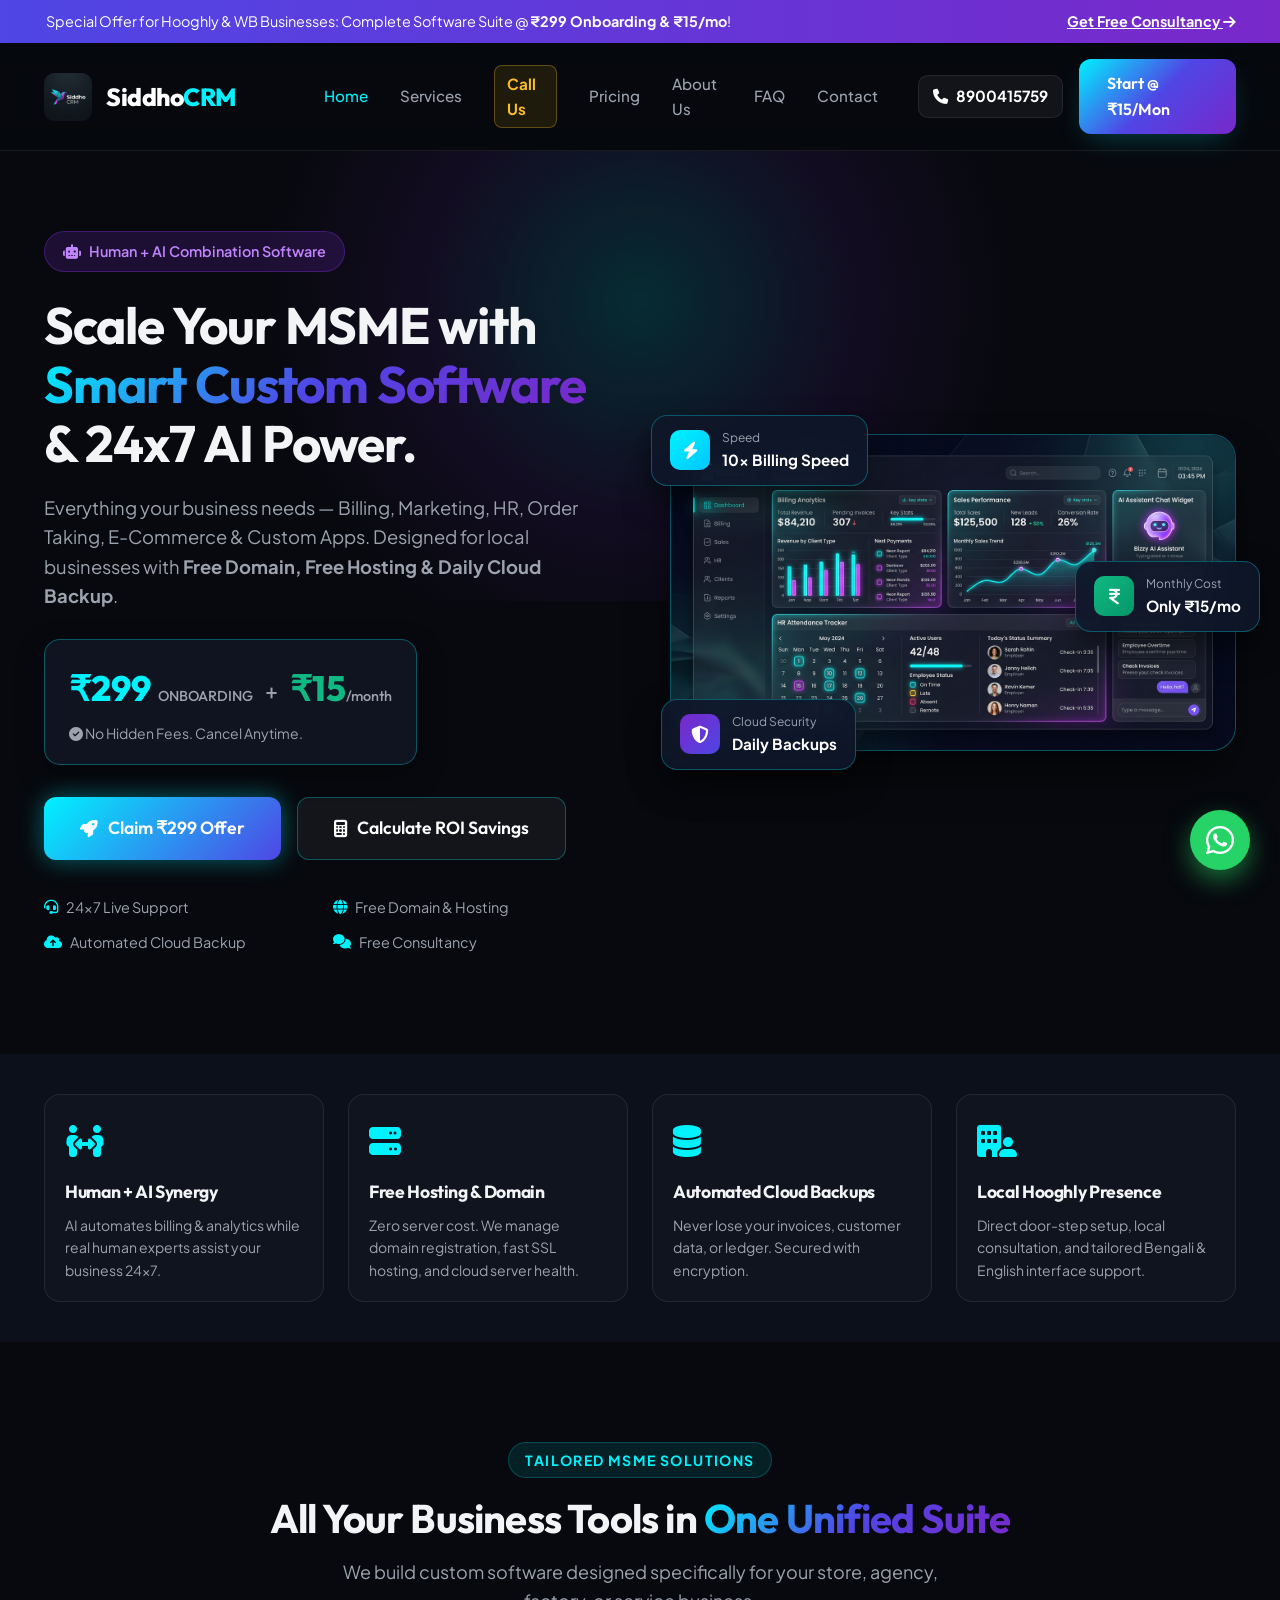
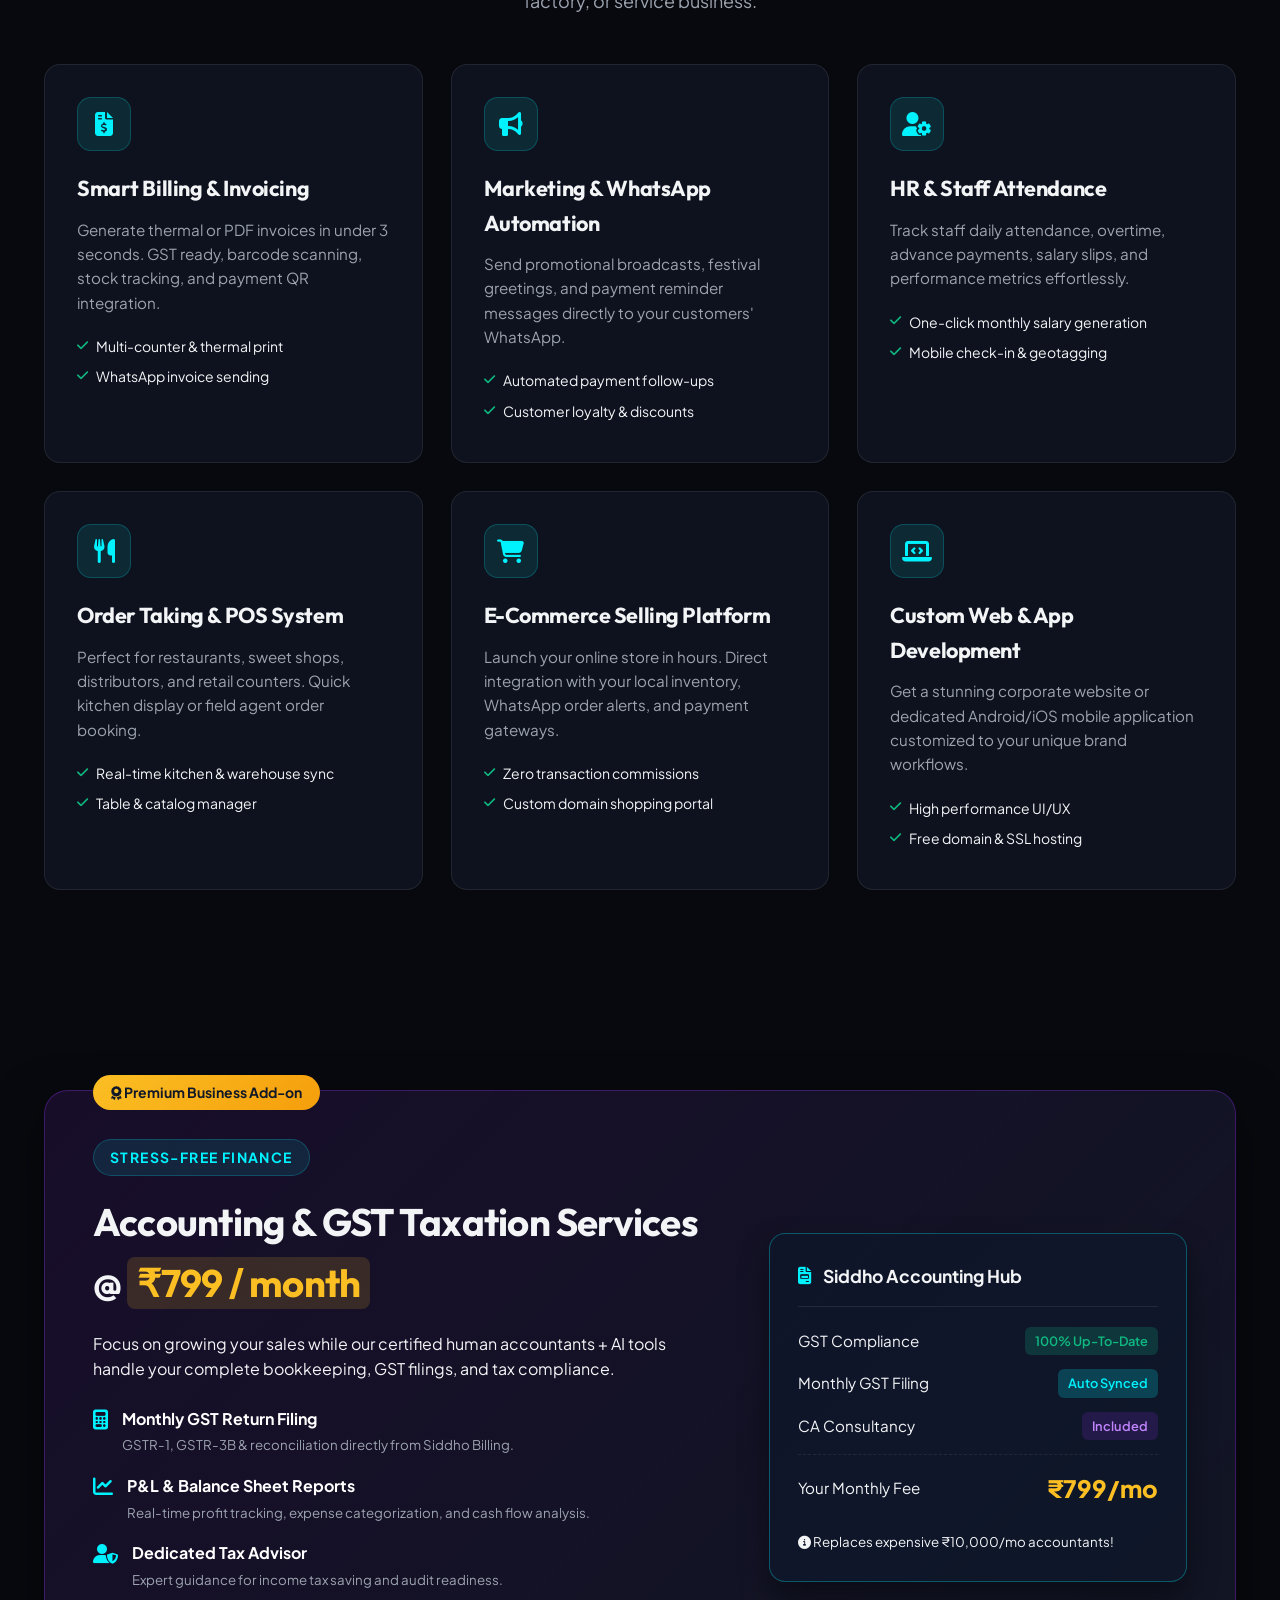
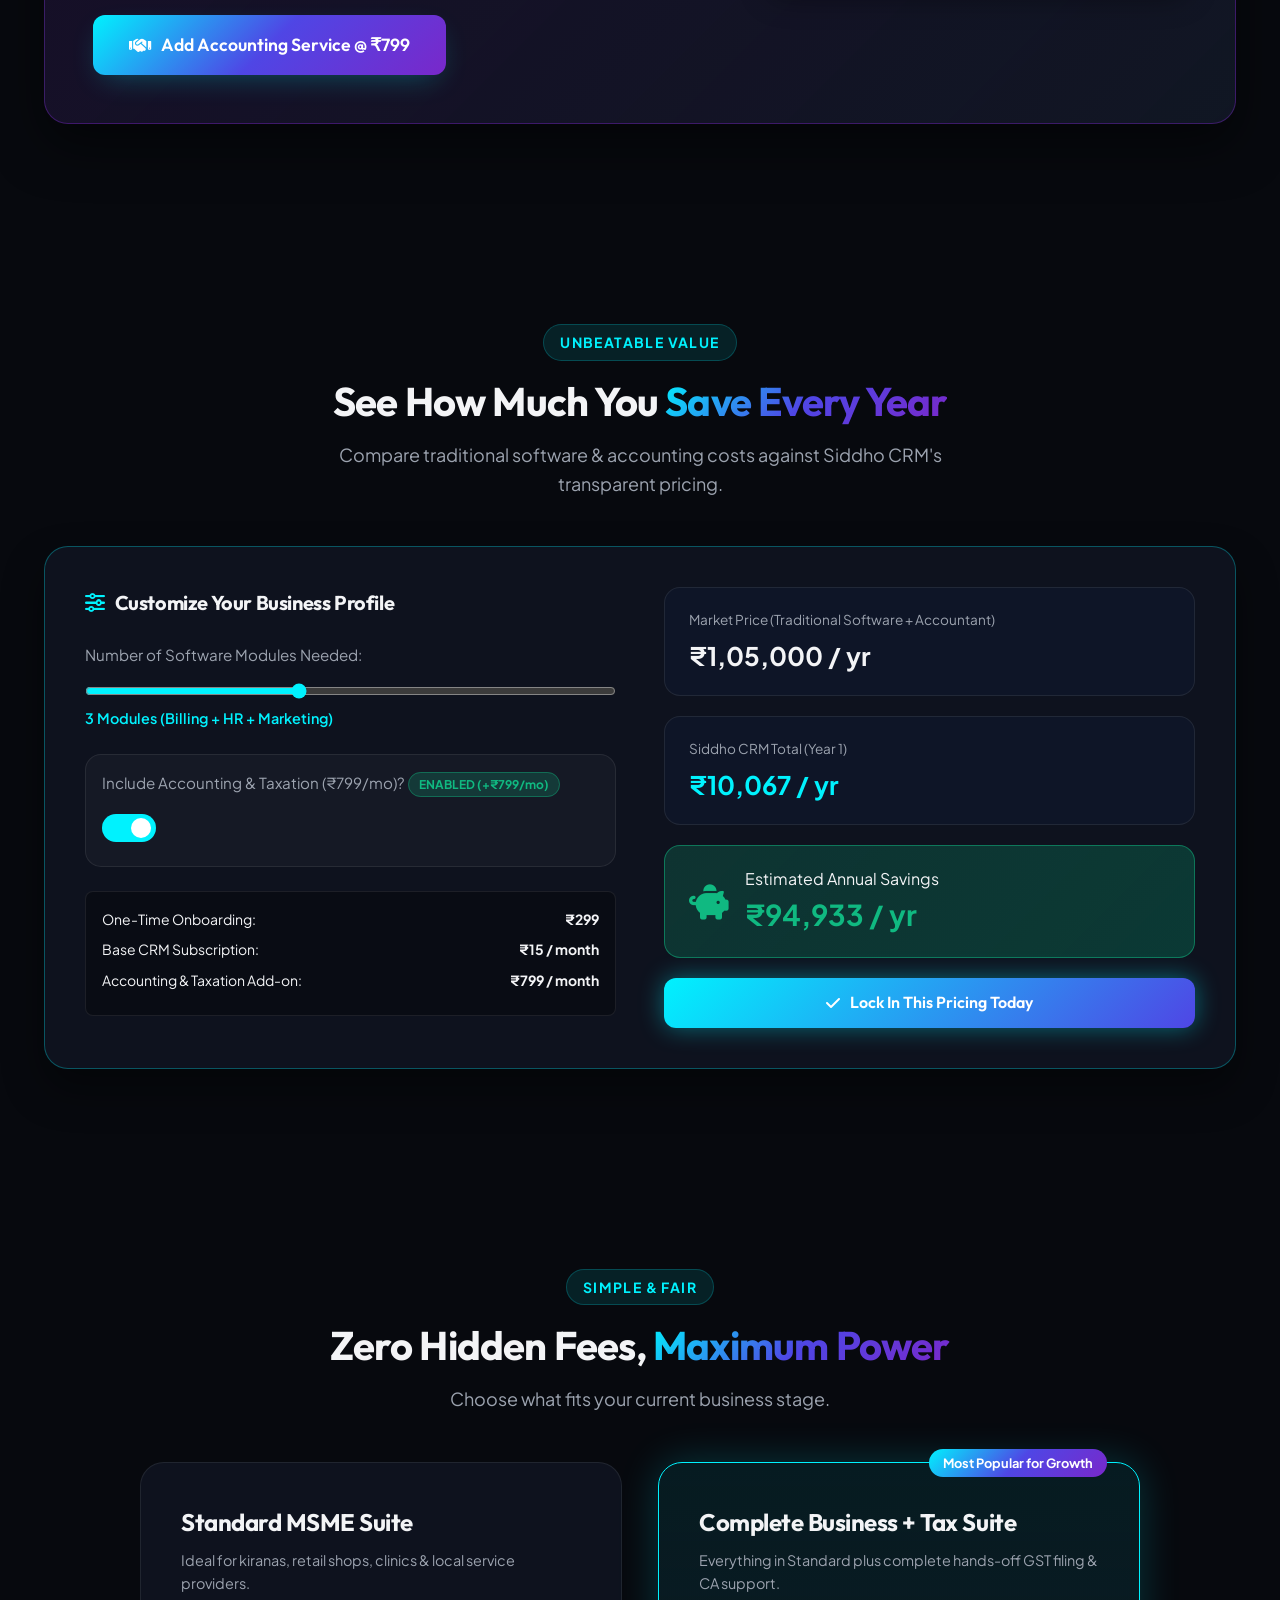
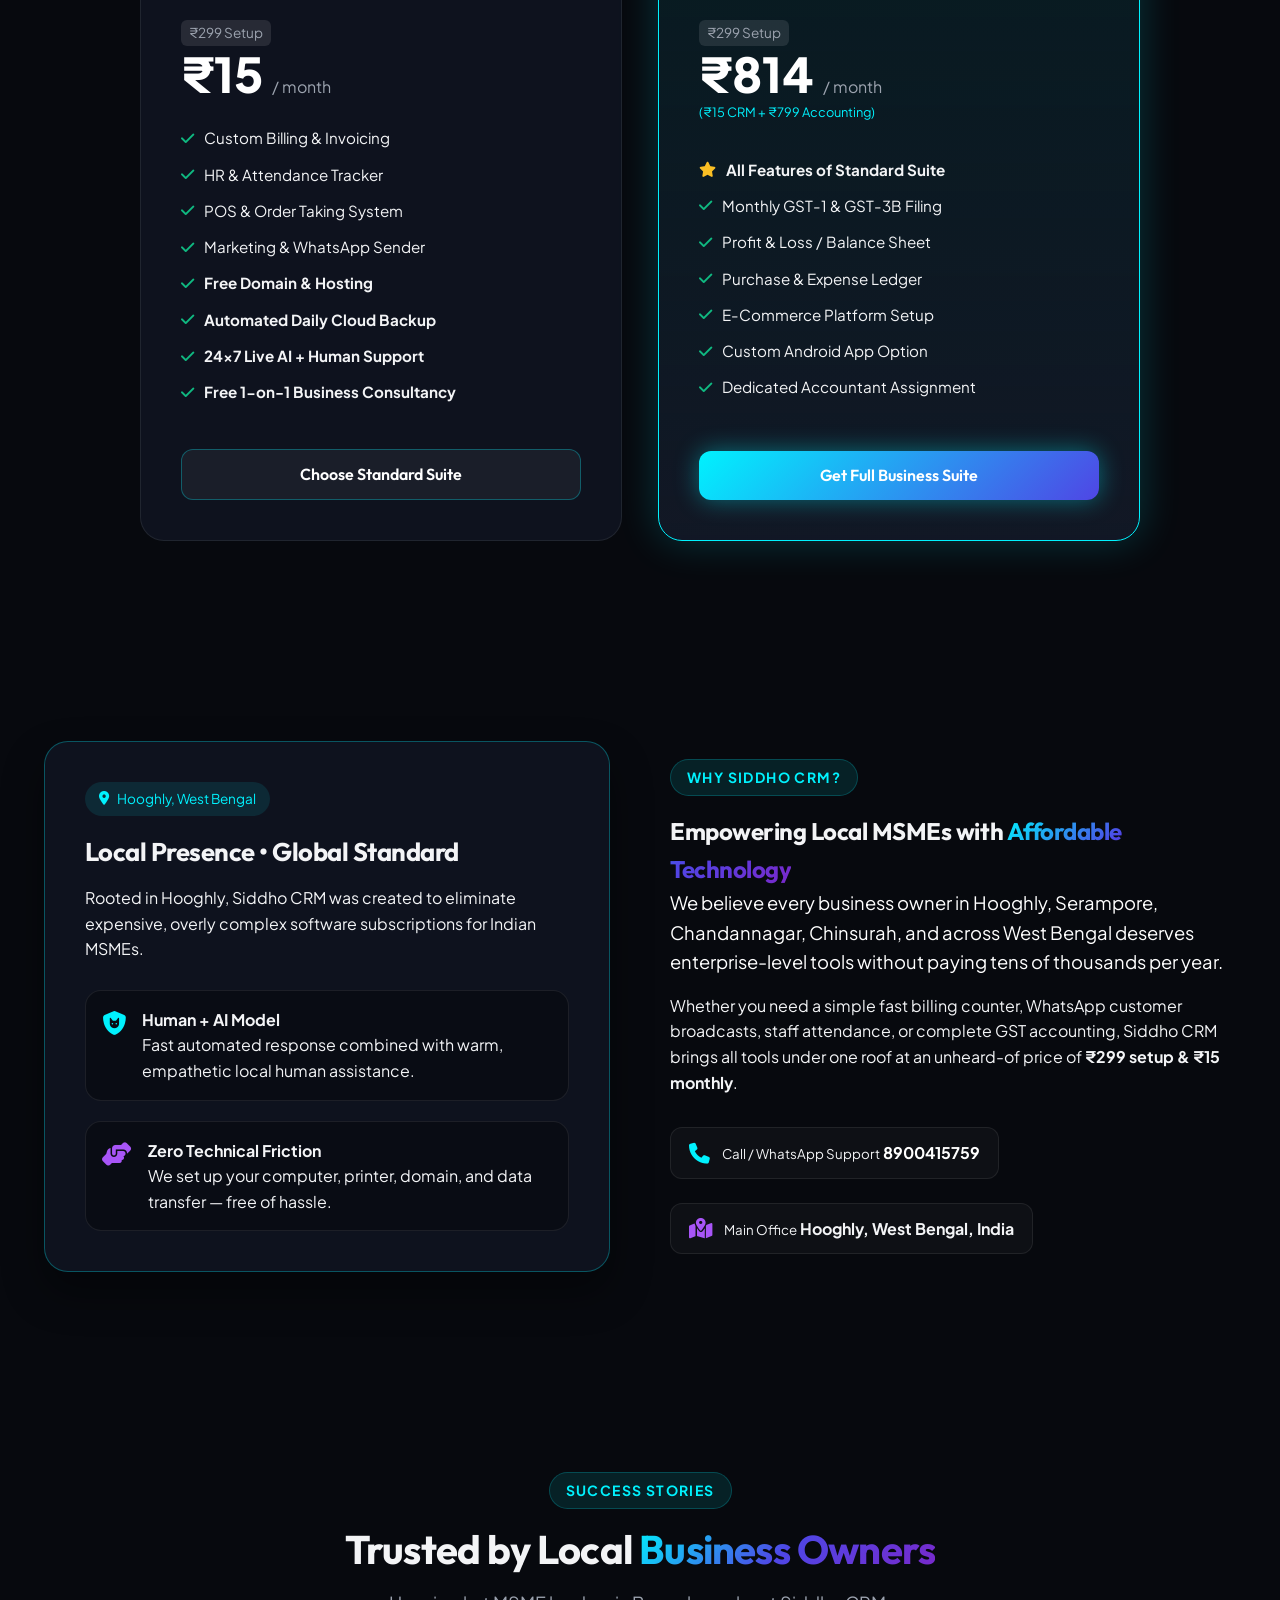
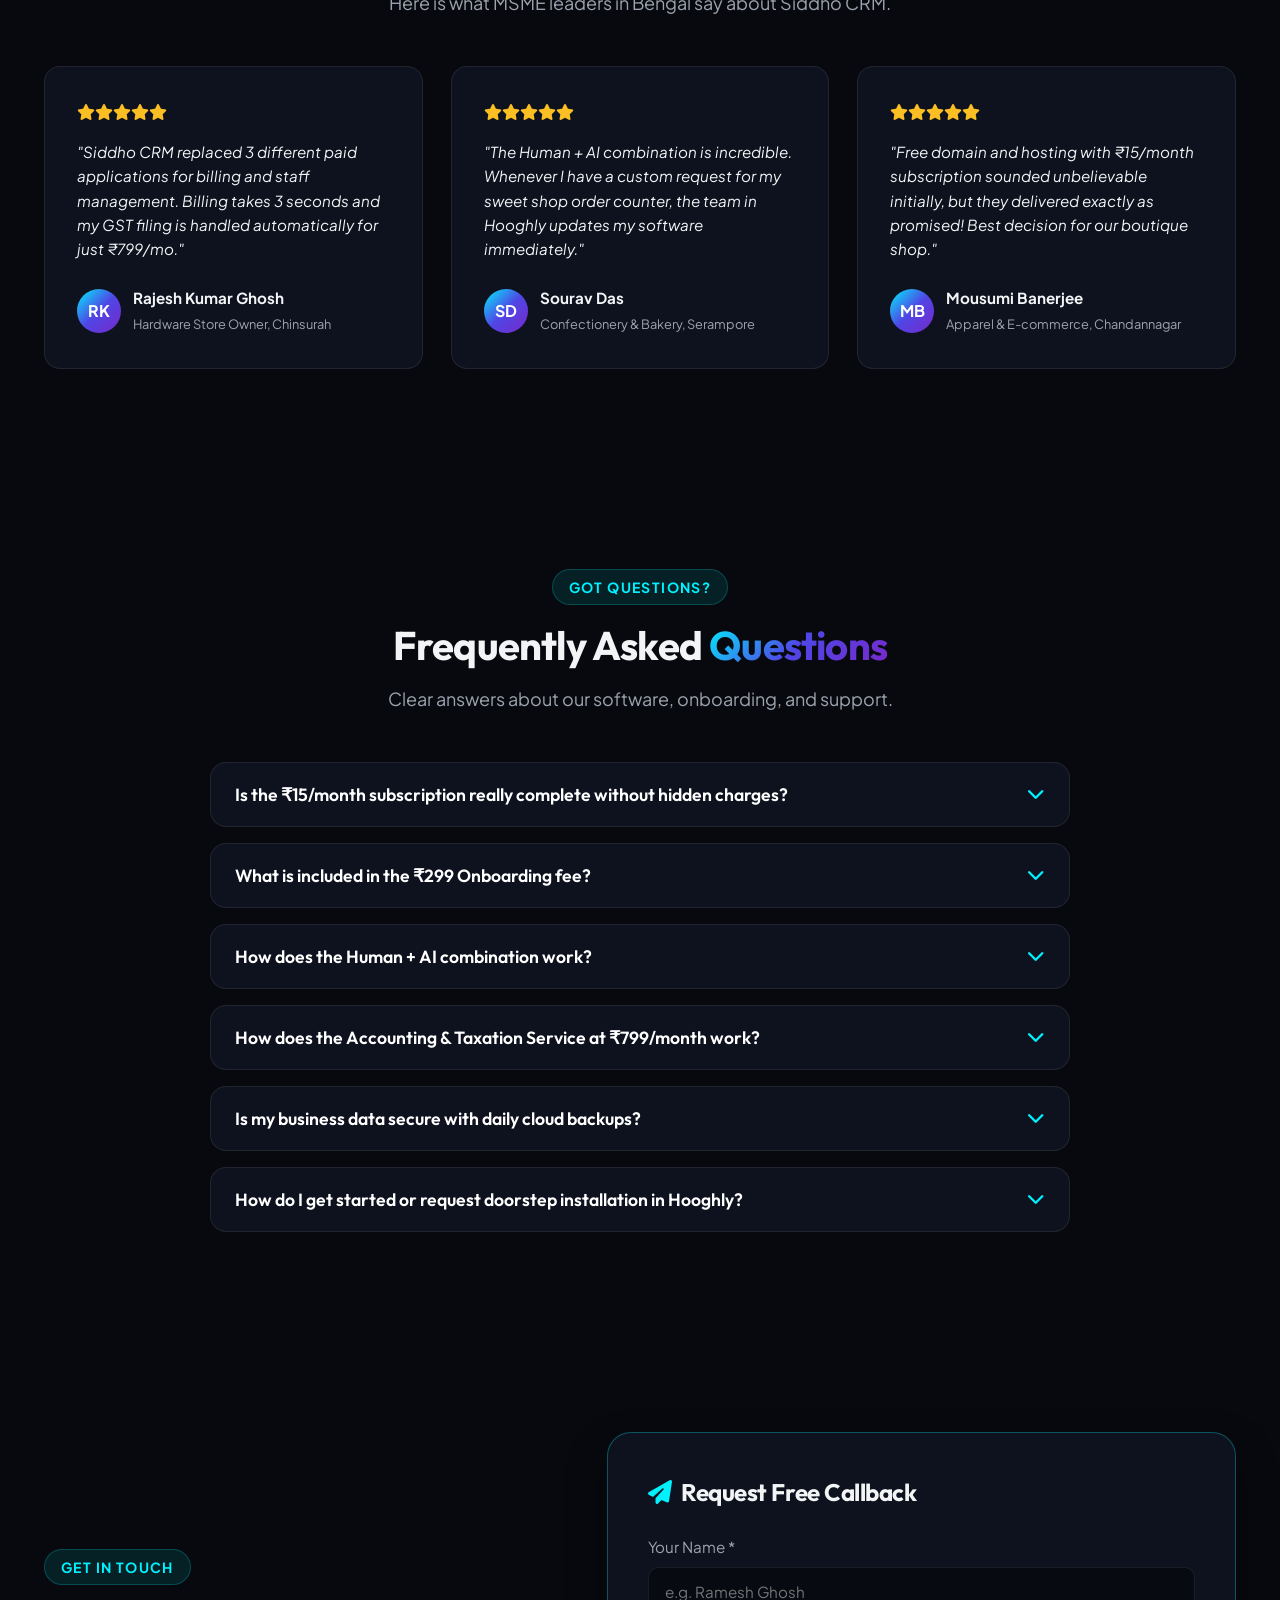
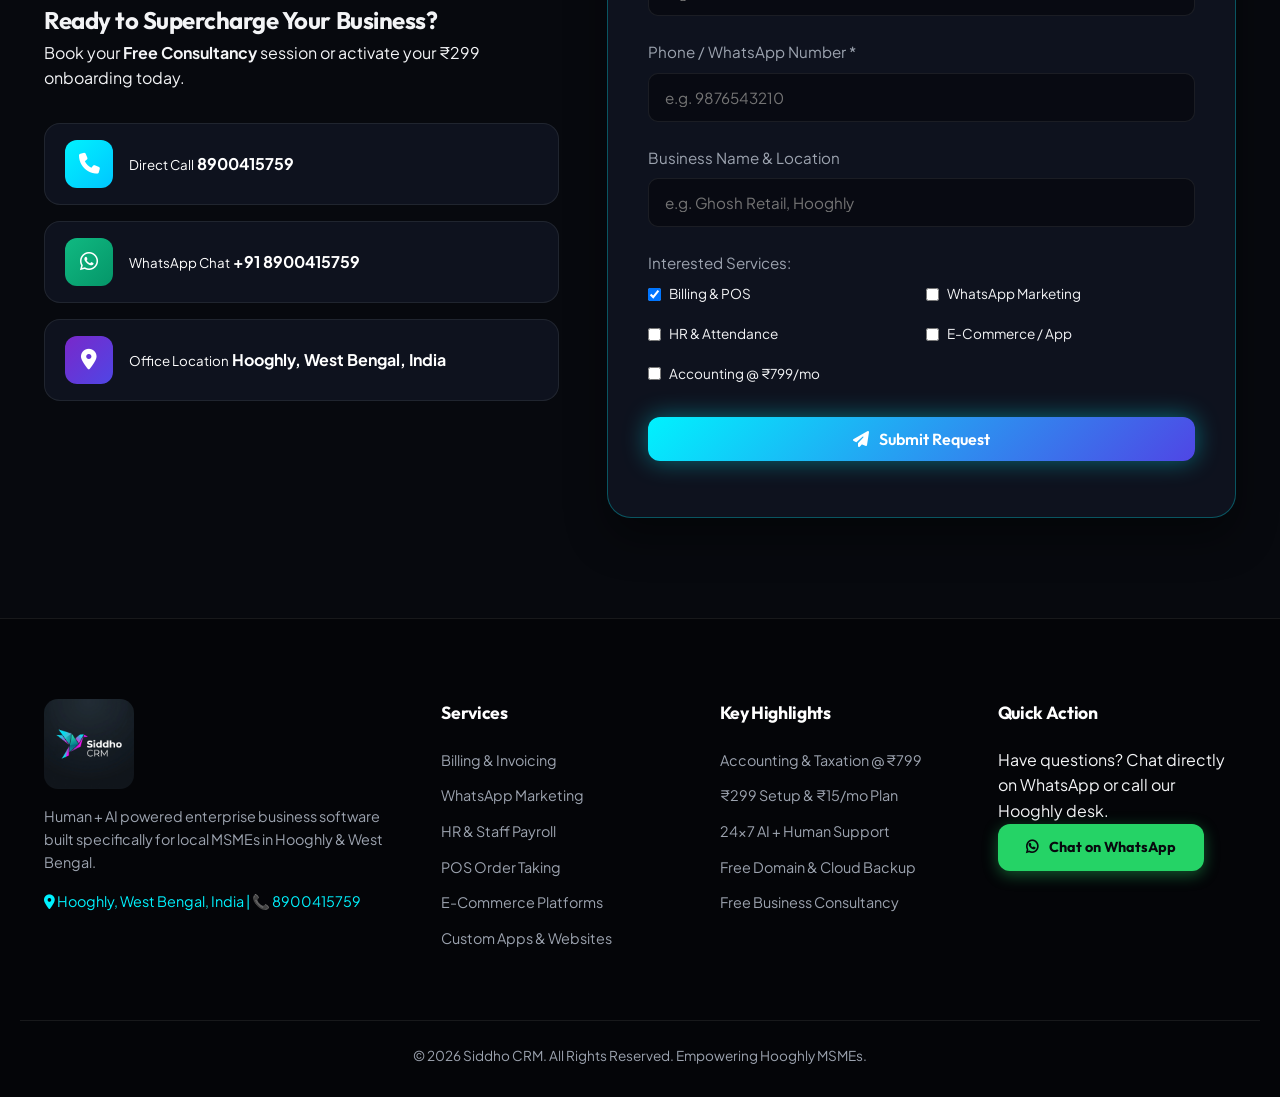
==== commit 59696b68: "Update index.html" ====
--- a/index.html
+++ b/index.html
@@ -1,29 +1,36 @@
 <!DOCTYPE html>
 <html lang="en">
+
 <head>
   <meta charset="UTF-8">
   <meta name="viewport" content="width=device-width, initial-scale=1.0">
   <title>Siddho CRM - Human + AI Software Suite for MSMEs | ₹299 Onboarding & ₹15/mo</title>
-  <meta name="description" content="Siddho CRM provides custom billing, marketing, HR, order taking, e-commerce, web/app development, and accounting & taxation services for local MSMEs in Hooghly. Human+AI power at just ₹299 onboarding and ₹15/month.">
-  <meta name="keywords" content="Siddho CRM, Hooghly software company, MSME software, billing software, HR software, marketing automation, e-commerce app, accounting taxation Hooghly">
-  
+  <meta name="description"
+    content="Siddho CRM provides custom billing, marketing, HR, order taking, e-commerce, web/app development, and accounting & taxation services for local MSMEs in Hooghly. Human+AI power at just ₹299 onboarding and ₹15/month.">
+  <meta name="keywords"
+    content="Siddho CRM, Hooghly software company, MSME software, billing software, HR software, marketing automation, e-commerce app, accounting taxation Hooghly">
+
   <!-- Google Fonts -->
   <link rel="preconnect" href="https://fonts.googleapis.com">
   <link rel="preconnect" href="https://fonts.gstatic.com" crossorigin>
-  <link href="https://fonts.googleapis.com/css2?family=Outfit:wght@300;400;500;600;700;800&family=Plus+Jakarta+Sans:wght@300;400;500;600;700&display=swap" rel="stylesheet">
-  
+  <link
+    href="https://fonts.googleapis.com/css2?family=Outfit:wght@300;400;500;600;700;800&family=Plus+Jakarta+Sans:wght@300;400;500;600;700&display=swap"
+    rel="stylesheet">
+
   <!-- FontAwesome Icons -->
   <link rel="stylesheet" href="https://cdnjs.cloudflare.com/ajax/libs/font-awesome/6.4.0/css/all.min.css">
-  
+
   <link rel="icon" type="image/jpeg" href="favicon.jpg">
   <link rel="stylesheet" href="styles.css">
 </head>
+
 <body class="dark-theme">
 
   <!-- Top Announcement Bar -->
   <div class="announcement-bar">
     <div class="container announcement-content">
-      <span><i class="fa-solid fa-sparkles"></i> Special Offer for Hooghly & WB Businesses: Complete Software Suite @ <strong>₹299 Onboarding & ₹15/mo</strong>!</span>
+      <span><i class="fa-solid fa-sparkles"></i> Special Offer for Hooghly & WB Businesses: Complete Software Suite @
+        <strong>₹299 Onboarding & ₹15/mo</strong>!</span>
       <a href="#contact" class="announcement-link">Get Free Consultancy <i class="fa-solid fa-arrow-right"></i></a>
     </div>
   </div>
@@ -39,7 +46,7 @@
       <nav class="nav-menu" id="nav-menu">
         <a href="#hero" class="nav-link active">Home</a>
         <a href="#services" class="nav-link">Services</a>
-        <a href="#accounting" class="nav-link highlight-link">Accounting @ ₹799</a>
+        <a href="#accounting" class="nav-link highlight-link">Call Us</a>
         <a href="#pricing" class="nav-link">Pricing</a>
         <a href="#about" class="nav-link">About Us</a>
         <a href="#faq" class="nav-link">FAQ</a>
@@ -51,7 +58,7 @@
           <i class="fa-solid fa-phone"></i>
           <span>8900415759</span>
         </a>
-        <a href="#contact" class="btn btn-primary">Start @ ₹299</a>
+        <a href="#contact" class="btn btn-primary">Start @ ₹15/Mon</a>
         <button class="mobile-toggle" id="mobile-toggle" aria-label="Toggle Menu">
           <i class="fa-solid fa-bars"></i>
         </button>
@@ -71,7 +78,8 @@
           Scale Your MSME with <span class="gradient-text">Smart Custom Software</span> & 24x7 AI Power.
         </h1>
         <p class="hero-subtitle">
-          Everything your business needs — Billing, Marketing, HR, Order Taking, E-Commerce & Custom Apps. Designed for local businesses with <strong>Free Domain, Free Hosting & Daily Cloud Backup</strong>.
+          Everything your business needs — Billing, Marketing, HR, Order Taking, E-Commerce & Custom Apps. Designed for
+          local businesses with <strong>Free Domain, Free Hosting & Daily Cloud Backup</strong>.
         </p>
 
         <!-- Pricing Tagline Box -->
@@ -88,7 +96,8 @@
 
         <div class="hero-cta-group">
           <a href="#contact" class="btn btn-lg btn-glow"><i class="fa-solid fa-rocket"></i> Claim ₹299 Offer</a>
-          <a href="#calculator" class="btn btn-lg btn-outline"><i class="fa-solid fa-calculator"></i> Calculate ROI Savings</a>
+          <a href="#calculator" class="btn btn-lg btn-outline"><i class="fa-solid fa-calculator"></i> Calculate ROI
+            Savings</a>
         </div>
 
         <!-- Trust Pills -->
@@ -161,7 +170,8 @@
       <div class="section-header text-center">
         <span class="sub-title">Tailored MSME Solutions</span>
         <h2 class="section-title">All Your Business Tools in <span class="gradient-text">One Unified Suite</span></h2>
-        <p class="section-desc">We build custom software designed specifically for your store, agency, factory, or service business.</p>
+        <p class="section-desc">We build custom software designed specifically for your store, agency, factory, or
+          service business.</p>
       </div>
 
       <div class="services-grid">
@@ -169,7 +179,8 @@
         <div class="service-card" data-service="billing">
           <div class="card-icon"><i class="fa-solid fa-file-invoice-dollar"></i></div>
           <h3>Smart Billing & Invoicing</h3>
-          <p>Generate thermal or PDF invoices in under 3 seconds. GST ready, barcode scanning, stock tracking, and payment QR integration.</p>
+          <p>Generate thermal or PDF invoices in under 3 seconds. GST ready, barcode scanning, stock tracking, and
+            payment QR integration.</p>
           <ul class="service-checklist">
             <li><i class="fa-solid fa-check"></i> Multi-counter & thermal print</li>
             <li><i class="fa-solid fa-check"></i> WhatsApp invoice sending</li>
@@ -180,7 +191,8 @@
         <div class="service-card" data-service="marketing">
           <div class="card-icon"><i class="fa-solid fa-bullhorn"></i></div>
           <h3>Marketing & WhatsApp Automation</h3>
-          <p>Send promotional broadcasts, festival greetings, and payment reminder messages directly to your customers' WhatsApp.</p>
+          <p>Send promotional broadcasts, festival greetings, and payment reminder messages directly to your customers'
+            WhatsApp.</p>
           <ul class="service-checklist">
             <li><i class="fa-solid fa-check"></i> Automated payment follow-ups</li>
             <li><i class="fa-solid fa-check"></i> Customer loyalty & discounts</li>
@@ -191,7 +203,8 @@
         <div class="service-card" data-service="hr">
           <div class="card-icon"><i class="fa-solid fa-user-gear"></i></div>
           <h3>HR & Staff Attendance</h3>
-          <p>Track staff daily attendance, overtime, advance payments, salary slips, and performance metrics effortlessly.</p>
+          <p>Track staff daily attendance, overtime, advance payments, salary slips, and performance metrics
+            effortlessly.</p>
           <ul class="service-checklist">
             <li><i class="fa-solid fa-check"></i> One-click monthly salary generation</li>
             <li><i class="fa-solid fa-check"></i> Mobile check-in & geotagging</li>
@@ -202,7 +215,8 @@
         <div class="service-card" data-service="ordertaking">
           <div class="card-icon"><i class="fa-solid fa-utensils"></i></div>
           <h3>Order Taking & POS System</h3>
-          <p>Perfect for restaurants, sweet shops, distributors, and retail counters. Quick kitchen display or field agent order booking.</p>
+          <p>Perfect for restaurants, sweet shops, distributors, and retail counters. Quick kitchen display or field
+            agent order booking.</p>
           <ul class="service-checklist">
             <li><i class="fa-solid fa-check"></i> Real-time kitchen & warehouse sync</li>
             <li><i class="fa-solid fa-check"></i> Table & catalog manager</li>
@@ -213,7 +227,8 @@
         <div class="service-card" data-service="ecommerce">
           <div class="card-icon"><i class="fa-solid fa-cart-shopping"></i></div>
           <h3>E-Commerce Selling Platform</h3>
-          <p>Launch your online store in hours. Direct integration with your local inventory, WhatsApp order alerts, and payment gateways.</p>
+          <p>Launch your online store in hours. Direct integration with your local inventory, WhatsApp order alerts, and
+            payment gateways.</p>
           <ul class="service-checklist">
             <li><i class="fa-solid fa-check"></i> Zero transaction commissions</li>
             <li><i class="fa-solid fa-check"></i> Custom domain shopping portal</li>
@@ -224,7 +239,8 @@
         <div class="service-card" data-service="custom">
           <div class="card-icon"><i class="fa-solid fa-laptop-code"></i></div>
           <h3>Custom Web & App Development</h3>
-          <p>Get a stunning corporate website or dedicated Android/iOS mobile application customized to your unique brand workflows.</p>
+          <p>Get a stunning corporate website or dedicated Android/iOS mobile application customized to your unique
+            brand workflows.</p>
           <ul class="service-checklist">
             <li><i class="fa-solid fa-check"></i> High performance UI/UX</li>
             <li><i class="fa-solid fa-check"></i> Free domain & SSL hosting</li>
@@ -243,8 +259,9 @@
           <div class="spotlight-info">
             <span class="sub-title text-accent">Stress-Free Finance</span>
             <h2>Accounting & GST Taxation Services @ <span class="price-tag">₹799 / month</span></h2>
-            <p>Focus on growing your sales while our certified human accountants + AI tools handle your complete bookkeeping, GST filings, and tax compliance.</p>
-            
+            <p>Focus on growing your sales while our certified human accountants + AI tools handle your complete
+              bookkeeping, GST filings, and tax compliance.</p>
+
             <div class="feature-bullets">
               <div class="bullet-item">
                 <i class="fa-solid fa-calculator text-primary"></i>
@@ -269,9 +286,10 @@
               </div>
             </div>
 
-            <a href="#contact" class="btn btn-primary btn-lg mt-4"><i class="fa-solid fa-handshake"></i> Add Accounting Service @ ₹799</a>
-          </div>
-          
+            <a href="#contact" class="btn btn-primary btn-lg mt-4"><i class="fa-solid fa-handshake"></i> Add Accounting
+              Service @ ₹799</a>
+          </div>
+
           <div class="spotlight-box">
             <div class="box-inner">
               <div class="box-header">
@@ -312,13 +330,14 @@
       <div class="section-header text-center">
         <span class="sub-title">Unbeatable Value</span>
         <h2 class="section-title">See How Much You <span class="gradient-text">Save Every Year</span></h2>
-        <p class="section-desc">Compare traditional software & accounting costs against Siddho CRM's transparent pricing.</p>
+        <p class="section-desc">Compare traditional software & accounting costs against Siddho CRM's transparent
+          pricing.</p>
       </div>
 
       <div class="calculator-card">
         <div class="calc-inputs">
           <h3><i class="fa-solid fa-sliders text-cyan"></i> Customize Your Business Profile</h3>
-          
+
           <div class="form-group">
             <label for="software-count">Number of Software Modules Needed:</label>
             <input type="range" id="software-count" min="1" max="6" value="3">
@@ -371,7 +390,8 @@
             </div>
           </div>
 
-          <a href="#contact" class="btn btn-glow btn-block mt-4"><i class="fa-solid fa-check"></i> Lock In This Pricing Today</a>
+          <a href="#contact" class="btn btn-glow btn-block mt-4"><i class="fa-solid fa-check"></i> Lock In This Pricing
+            Today</a>
         </div>
       </div>
     </div>
@@ -444,8 +464,9 @@
         <div class="about-card-graphic">
           <div class="graphic-badge"><i class="fa-solid fa-location-dot"></i> Hooghly, West Bengal</div>
           <h3>Local Presence • Global Standard</h3>
-          <p>Rooted in Hooghly, Siddho CRM was created to eliminate expensive, overly complex software subscriptions for Indian MSMEs.</p>
-          
+          <p>Rooted in Hooghly, Siddho CRM was created to eliminate expensive, overly complex software subscriptions for
+            Indian MSMEs.</p>
+
           <div class="about-highlights">
             <div class="highlight-box">
               <i class="fa-solid fa-shield-cat text-cyan"></i>
@@ -468,9 +489,12 @@
       <div class="about-text-col">
         <span class="sub-title">Why Siddho CRM?</span>
         <h2>Empowering Local MSMEs with <span class="gradient-text">Affordable Technology</span></h2>
-        <p class="lead-p">We believe every business owner in Hooghly, Serampore, Chandannagar, Chinsurah, and across West Bengal deserves enterprise-level tools without paying tens of thousands per year.</p>
-        <p>Whether you need a simple fast billing counter, WhatsApp customer broadcasts, staff attendance, or complete GST accounting, Siddho CRM brings all tools under one roof at an unheard-of price of <strong>₹299 setup & ₹15 monthly</strong>.</p>
-        
+        <p class="lead-p">We believe every business owner in Hooghly, Serampore, Chandannagar, Chinsurah, and across
+          West Bengal deserves enterprise-level tools without paying tens of thousands per year.</p>
+        <p>Whether you need a simple fast billing counter, WhatsApp customer broadcasts, staff attendance, or complete
+          GST accounting, Siddho CRM brings all tools under one roof at an unheard-of price of <strong>₹299 setup & ₹15
+            monthly</strong>.</p>
+
         <div class="contact-quick-info">
           <div class="q-item">
             <i class="fa-solid fa-phone text-cyan"></i>
@@ -502,8 +526,10 @@
 
       <div class="testimonials-grid">
         <div class="testimonial-card">
-          <div class="stars"><i class="fa-solid fa-star"></i><i class="fa-solid fa-star"></i><i class="fa-solid fa-star"></i><i class="fa-solid fa-star"></i><i class="fa-solid fa-star"></i></div>
-          <p class="quote">"Siddho CRM replaced 3 different paid applications for billing and staff management. Billing takes 3 seconds and my GST filing is handled automatically for just ₹799/mo."</p>
+          <div class="stars"><i class="fa-solid fa-star"></i><i class="fa-solid fa-star"></i><i
+              class="fa-solid fa-star"></i><i class="fa-solid fa-star"></i><i class="fa-solid fa-star"></i></div>
+          <p class="quote">"Siddho CRM replaced 3 different paid applications for billing and staff management. Billing
+            takes 3 seconds and my GST filing is handled automatically for just ₹799/mo."</p>
           <div class="author-info">
             <div class="author-avatar">RK</div>
             <div>
@@ -514,8 +540,10 @@
         </div>
 
         <div class="testimonial-card">
-          <div class="stars"><i class="fa-solid fa-star"></i><i class="fa-solid fa-star"></i><i class="fa-solid fa-star"></i><i class="fa-solid fa-star"></i><i class="fa-solid fa-star"></i></div>
-          <p class="quote">"The Human + AI combination is incredible. Whenever I have a custom request for my sweet shop order counter, the team in Hooghly updates my software immediately."</p>
+          <div class="stars"><i class="fa-solid fa-star"></i><i class="fa-solid fa-star"></i><i
+              class="fa-solid fa-star"></i><i class="fa-solid fa-star"></i><i class="fa-solid fa-star"></i></div>
+          <p class="quote">"The Human + AI combination is incredible. Whenever I have a custom request for my sweet shop
+            order counter, the team in Hooghly updates my software immediately."</p>
           <div class="author-info">
             <div class="author-avatar">SD</div>
             <div>
@@ -526,8 +554,10 @@
         </div>
 
         <div class="testimonial-card">
-          <div class="stars"><i class="fa-solid fa-star"></i><i class="fa-solid fa-star"></i><i class="fa-solid fa-star"></i><i class="fa-solid fa-star"></i><i class="fa-solid fa-star"></i></div>
-          <p class="quote">"Free domain and hosting with ₹15/month subscription sounded unbelievable initially, but they delivered exactly as promised! Best decision for our boutique shop."</p>
+          <div class="stars"><i class="fa-solid fa-star"></i><i class="fa-solid fa-star"></i><i
+              class="fa-solid fa-star"></i><i class="fa-solid fa-star"></i><i class="fa-solid fa-star"></i></div>
+          <p class="quote">"Free domain and hosting with ₹15/month subscription sounded unbelievable initially, but they
+            delivered exactly as promised! Best decision for our boutique shop."</p>
           <div class="author-info">
             <div class="author-avatar">MB</div>
             <div>
@@ -557,7 +587,9 @@
             <i class="fa-solid fa-chevron-down icon-toggle"></i>
           </button>
           <div class="faq-answer">
-            <p>Yes, absolutely! At Siddho CRM, we maintain transparency. The ₹15/month fee covers your ongoing software access, software updates, free domain hosting maintenance, daily cloud backup, and 24x7 AI support after a one-time onboarding setup fee of ₹299.</p>
+            <p>Yes, absolutely! At Siddho CRM, we maintain transparency. The ₹15/month fee covers your ongoing software
+              access, software updates, free domain hosting maintenance, daily cloud backup, and 24x7 AI support after a
+              one-time onboarding setup fee of ₹299.</p>
           </div>
         </div>
 
@@ -568,7 +600,8 @@
             <i class="fa-solid fa-chevron-down icon-toggle"></i>
           </button>
           <div class="faq-answer">
-            <p>The ₹299 onboarding covers full software setup tailored to your business, initial item/inventory upload, printer configuration, domain connection, free consultancy session, and staff training.</p>
+            <p>The ₹299 onboarding covers full software setup tailored to your business, initial item/inventory upload,
+              printer configuration, domain connection, free consultancy session, and staff training.</p>
           </div>
         </div>
 
@@ -579,7 +612,9 @@
             <i class="fa-solid fa-chevron-down icon-toggle"></i>
           </button>
           <div class="faq-answer">
-            <p>Our AI engines operate 24/7 inside the CRM to speed up invoice generation, customer messaging, and automated reports. Meanwhile, our dedicated human engineering and accounting team in Hooghly handles complex custom setup, phone support, and tax filings.</p>
+            <p>Our AI engines operate 24/7 inside the CRM to speed up invoice generation, customer messaging, and
+              automated reports. Meanwhile, our dedicated human engineering and accounting team in Hooghly handles
+              complex custom setup, phone support, and tax filings.</p>
           </div>
         </div>
 
@@ -590,7 +625,9 @@
             <i class="fa-solid fa-chevron-down icon-toggle"></i>
           </button>
           <div class="faq-answer">
-            <p>By opting into our ₹799/month add-on, your billing data in Siddho CRM syncs directly with our tax team. We file your monthly GST-1, GSTR-3B, manage your P&L statements, and provide year-round CA guidance without needing external high-cost accountants.</p>
+            <p>By opting into our ₹799/month add-on, your billing data in Siddho CRM syncs directly with our tax team.
+              We file your monthly GST-1, GSTR-3B, manage your P&L statements, and provide year-round CA guidance
+              without needing external high-cost accountants.</p>
           </div>
         </div>
 
@@ -601,7 +638,8 @@
             <i class="fa-solid fa-chevron-down icon-toggle"></i>
           </button>
           <div class="faq-answer">
-            <p>Yes. All customer data, sales records, and financial ledger items are encrypted with bank-level security and automatically backed up to isolated cloud storage daily.</p>
+            <p>Yes. All customer data, sales records, and financial ledger items are encrypted with bank-level security
+              and automatically backed up to isolated cloud storage daily.</p>
           </div>
         </div>
 
@@ -612,7 +650,8 @@
             <i class="fa-solid fa-chevron-down icon-toggle"></i>
           </button>
           <div class="faq-answer">
-            <p>Fill out the contact form below or directly call/WhatsApp us at <strong>8900415759</strong>. Our team will contact you within 30 minutes for a free demo and consultation!</p>
+            <p>Fill out the contact form below or directly call/WhatsApp us at <strong>8900415759</strong>. Our team
+              will contact you within 30 minutes for a free demo and consultation!</p>
           </div>
         </div>
       </div>
@@ -637,7 +676,8 @@
               </div>
             </a>
 
-            <a href="https://wa.me/918900415759?text=Hi%20Siddho%20CRM,%20I%20want%20to%20know%20more%20about%20your%20software%20and%20consultancy." target="_blank" class="c-card">
+            <a href="https://wa.me/918900415759?text=Hi%20Siddho%20CRM,%20I%20want%20to%20know%20more%20about%20your%20software%20and%20consultancy."
+              target="_blank" class="c-card">
               <div class="c-icon bg-green"><i class="fa-brands fa-whatsapp"></i></div>
               <div>
                 <small>WhatsApp Chat</small>
@@ -685,7 +725,8 @@
                 </div>
               </div>
 
-              <button type="submit" class="btn btn-glow btn-block"><i class="fa-solid fa-paper-plane"></i> Submit Request</button>
+              <button type="submit" class="btn btn-glow btn-block"><i class="fa-solid fa-paper-plane"></i> Submit
+                Request</button>
             </form>
             <div id="form-status" class="form-status"></div>
           </div>
@@ -701,7 +742,8 @@
         <a href="#" class="brand-logo">
           <img src="logo.jpg" alt="Siddho CRM Logo" class="footer-logo-img">
         </a>
-        <p>Human + AI powered enterprise business software built specifically for local MSMEs in Hooghly & West Bengal.</p>
+        <p>Human + AI powered enterprise business software built specifically for local MSMEs in Hooghly & West Bengal.
+        </p>
         <p class="address-text"><i class="fa-solid fa-location-dot"></i> Hooghly, West Bengal, India | 📞 8900415759</p>
       </div>
 
@@ -731,7 +773,8 @@
       <div class="footer-col">
         <h4>Quick Action</h4>
         <p>Have questions? Chat directly on WhatsApp or call our Hooghly desk.</p>
-        <a href="https://wa.me/918900415759" target="_blank" class="btn btn-sm btn-green"><i class="fa-brands fa-whatsapp"></i> Chat on WhatsApp</a>
+        <a href="https://wa.me/918900415759" target="_blank" class="btn btn-sm btn-green"><i
+            class="fa-brands fa-whatsapp"></i> Chat on WhatsApp</a>
       </div>
     </div>
 
@@ -741,11 +784,13 @@
   </footer>
 
   <!-- Floating WhatsApp Action Button -->
-  <a href="https://wa.me/918900415759?text=Hi%20Siddho%20CRM!%20I%20am%20interested%20in%20the%20299%20onboarding%20and%2015rs%20monthly%20plan." class="floating-whatsapp" target="_blank" aria-label="Chat on WhatsApp">
+  <a href="https://wa.me/918900415759?text=Hi%20Siddho%20CRM!%20I%20am%20interested%20in%20the%20299%20onboarding%20and%2015rs%20monthly%20plan."
+    class="floating-whatsapp" target="_blank" aria-label="Chat on WhatsApp">
     <i class="fa-brands fa-whatsapp"></i>
     <span class="tooltip">Instant Support (8900415759)</span>
   </a>
 
   <script src="script.js"></script>
 </body>
+
 </html>
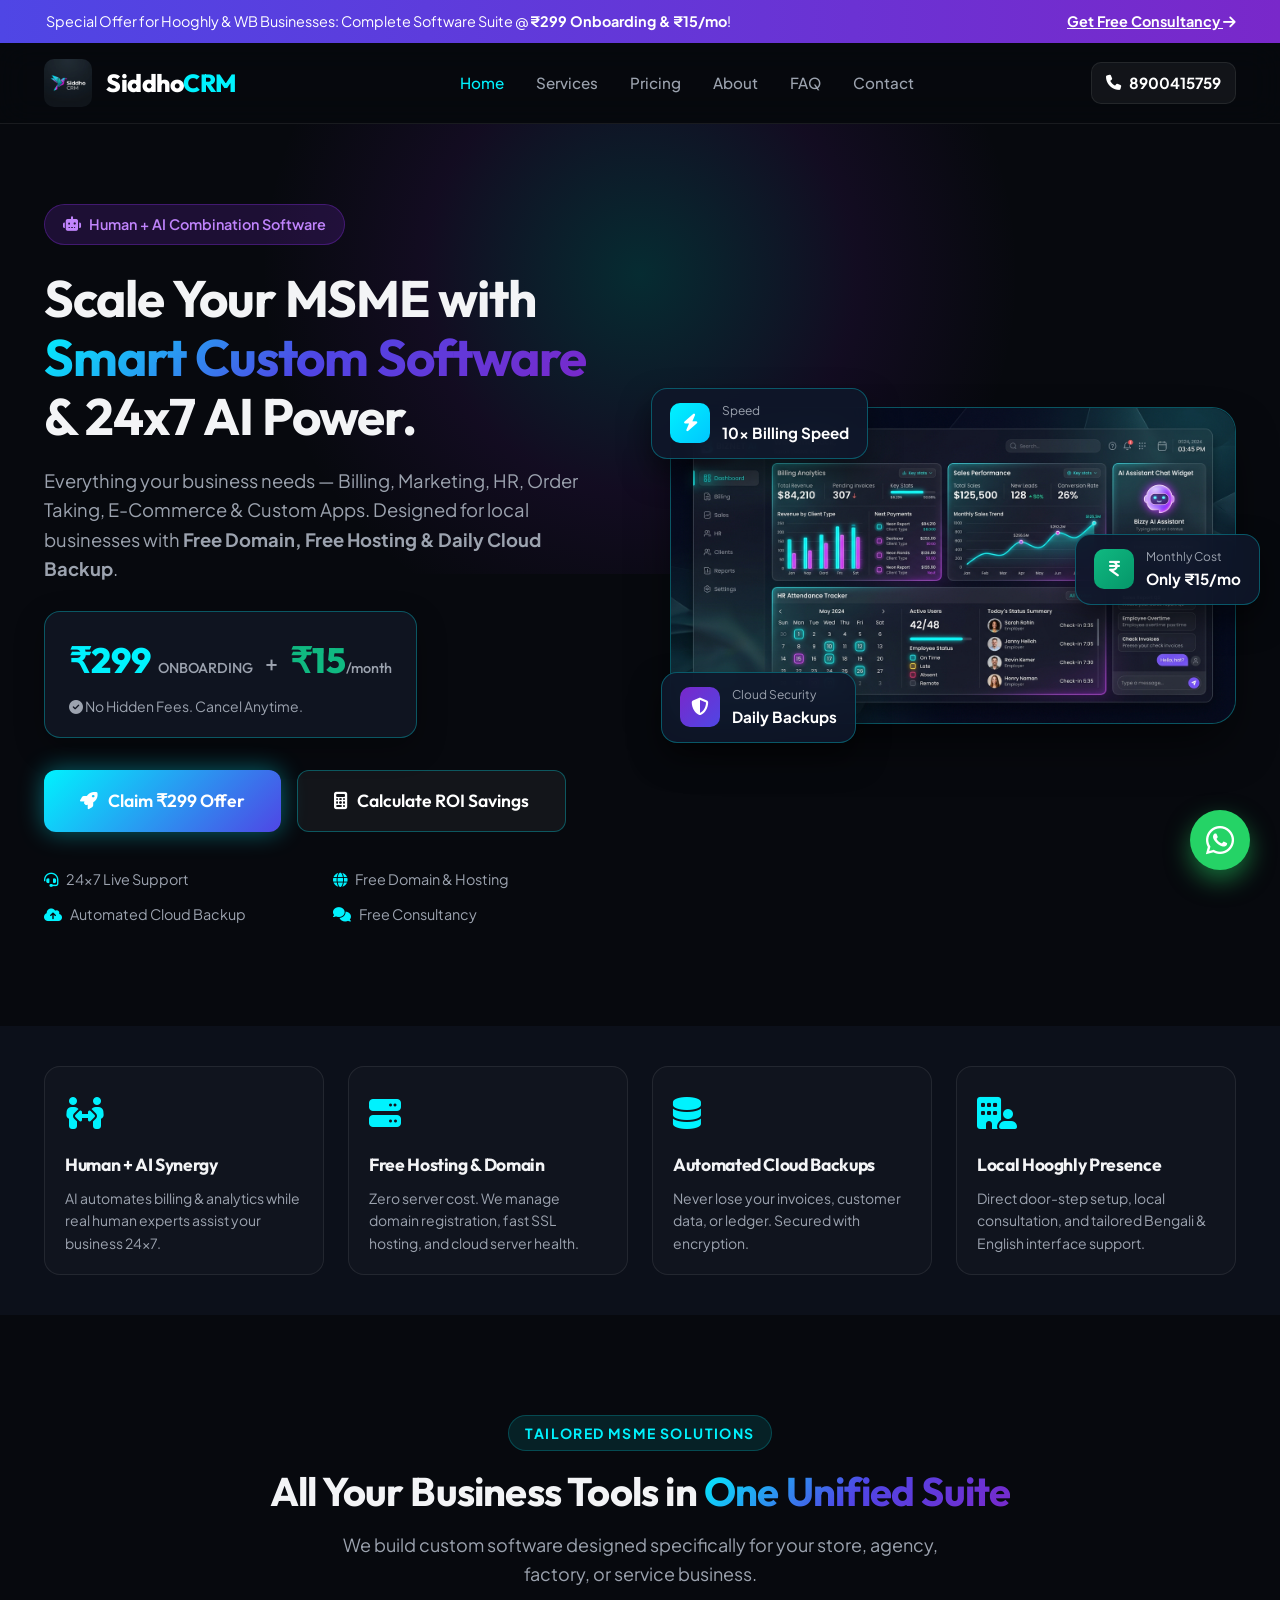
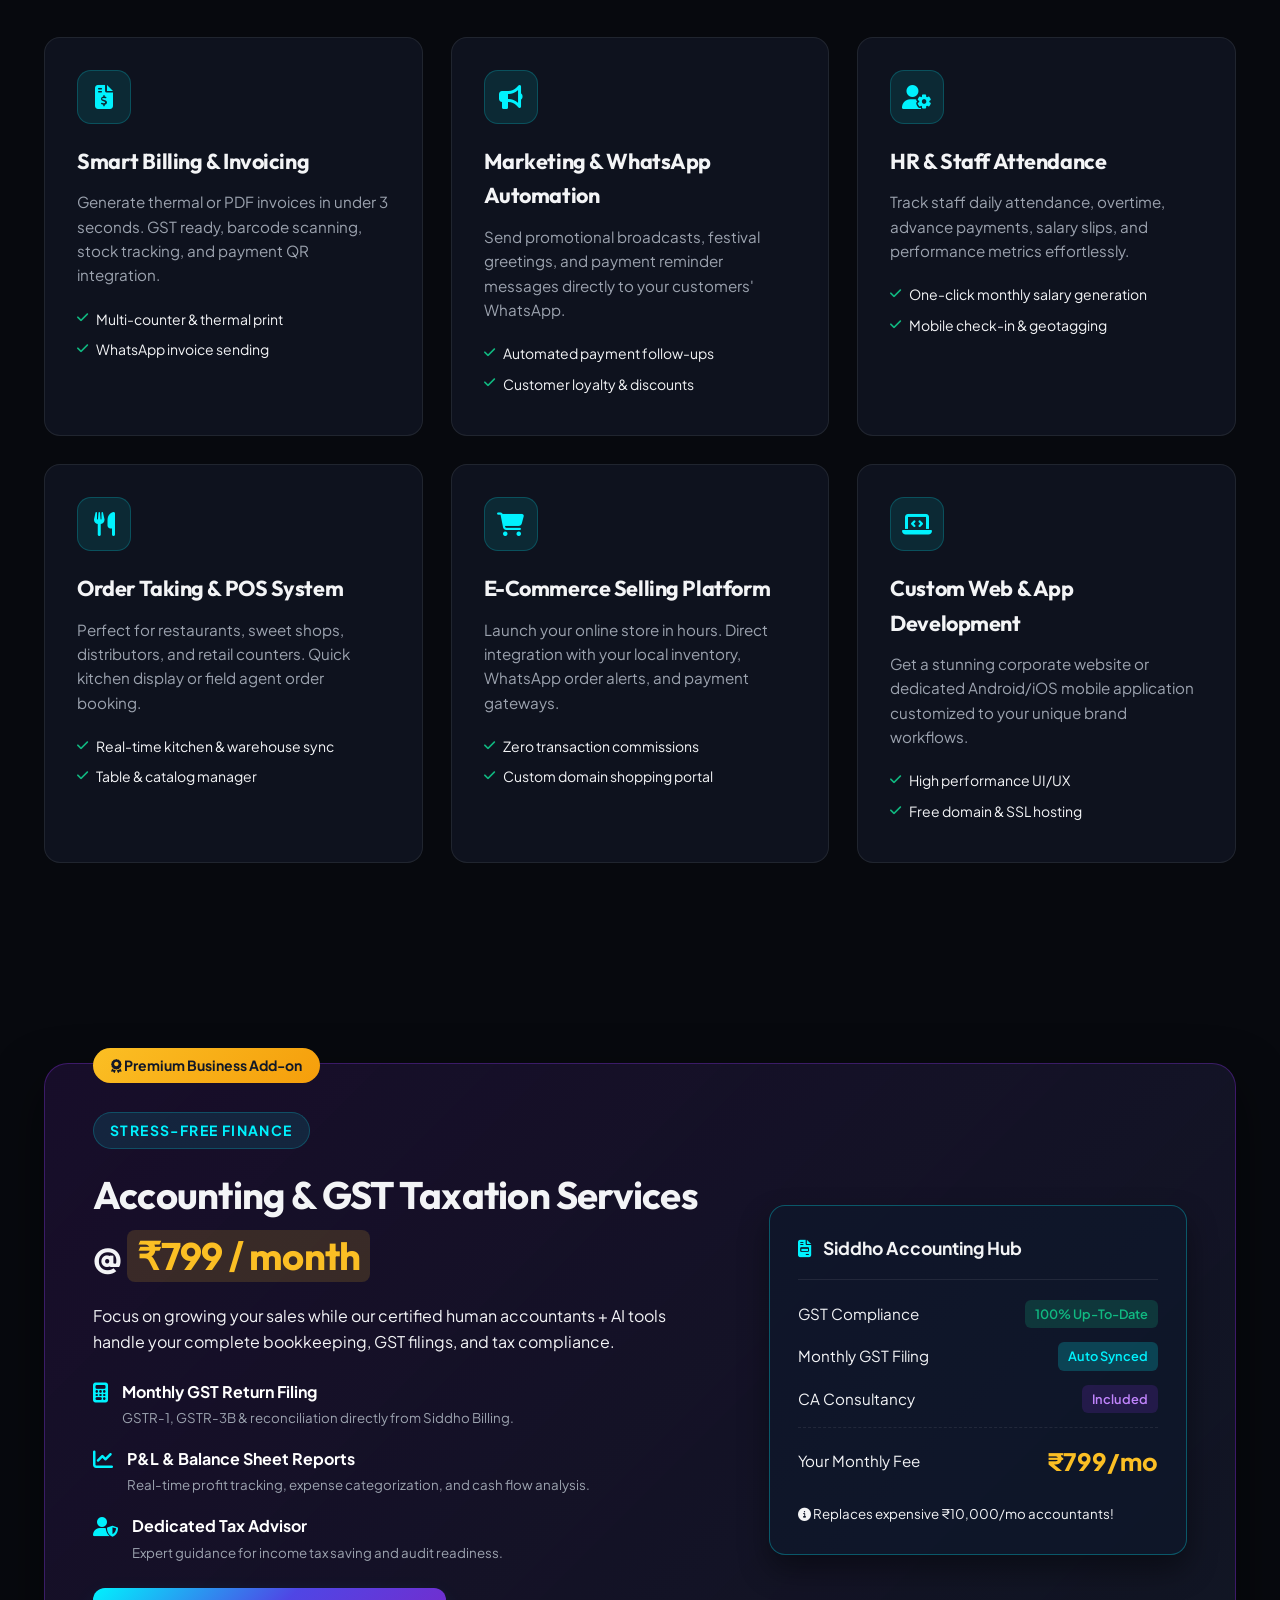
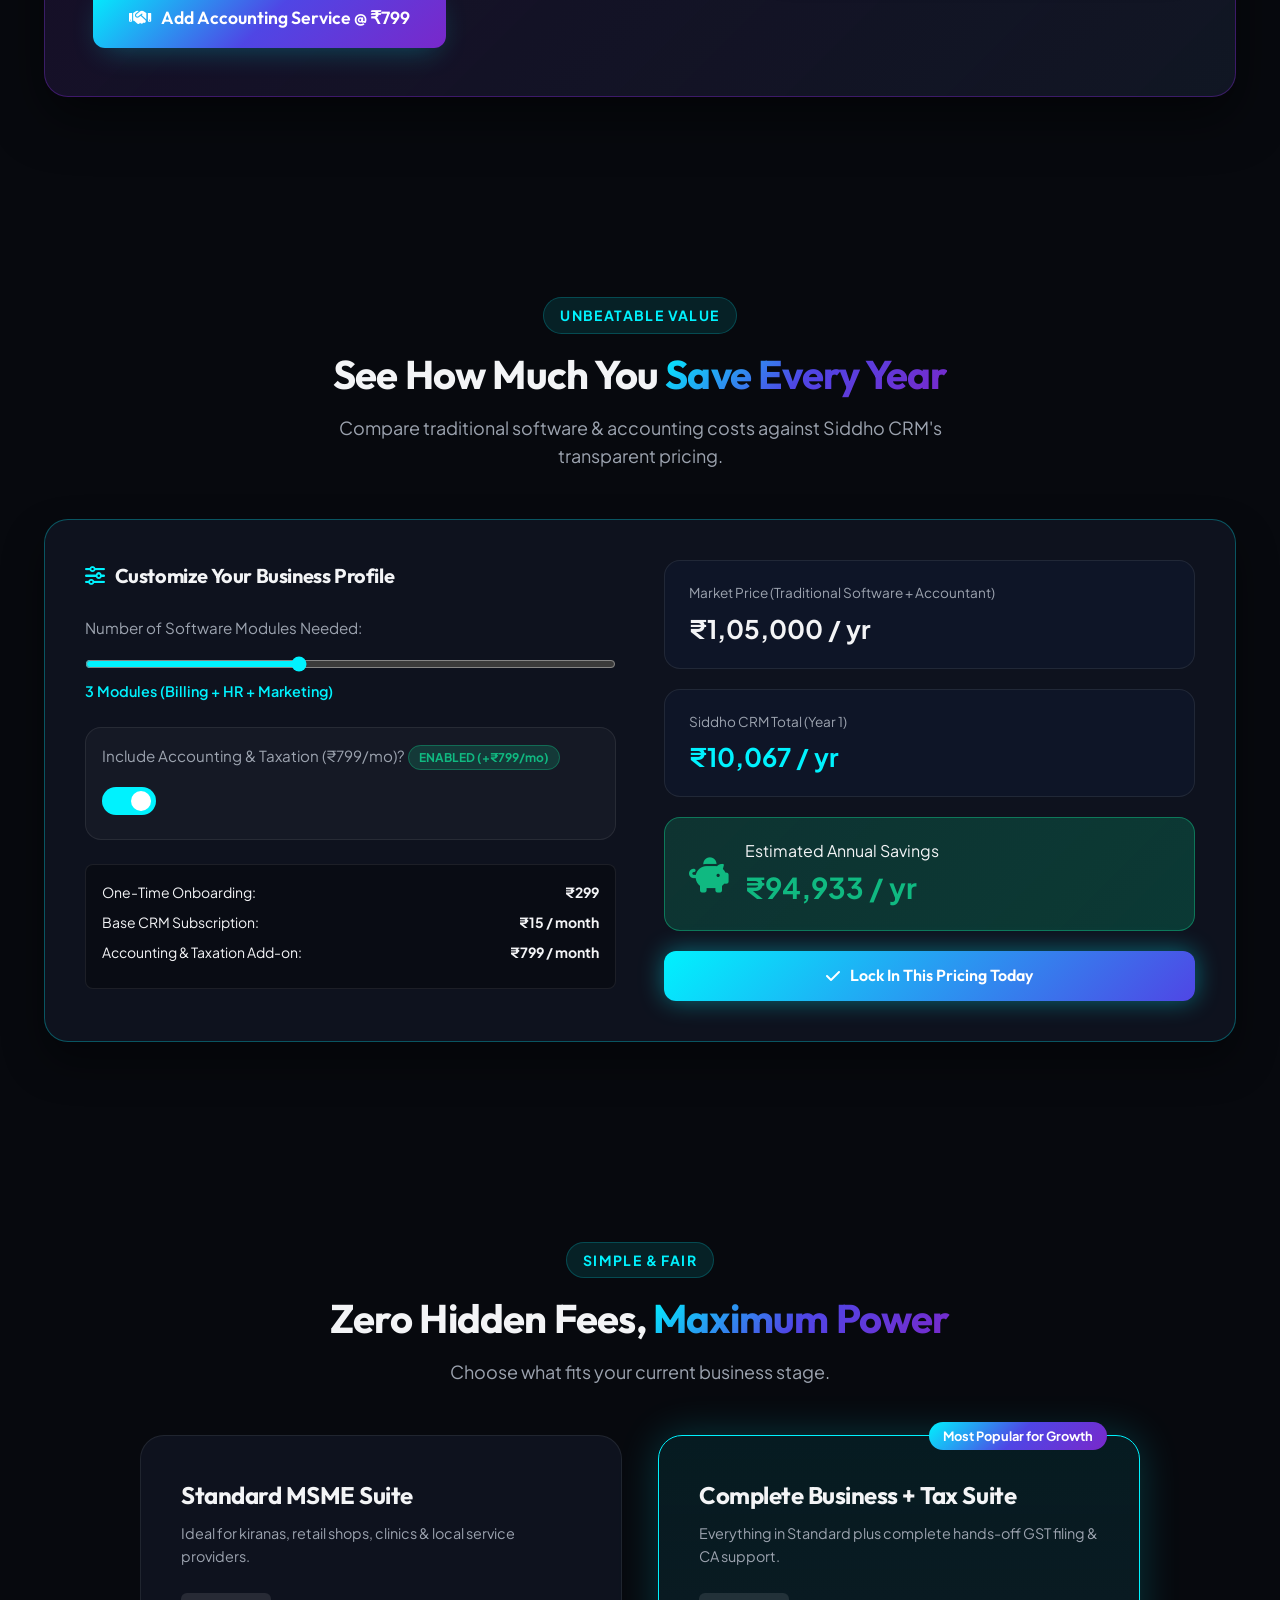
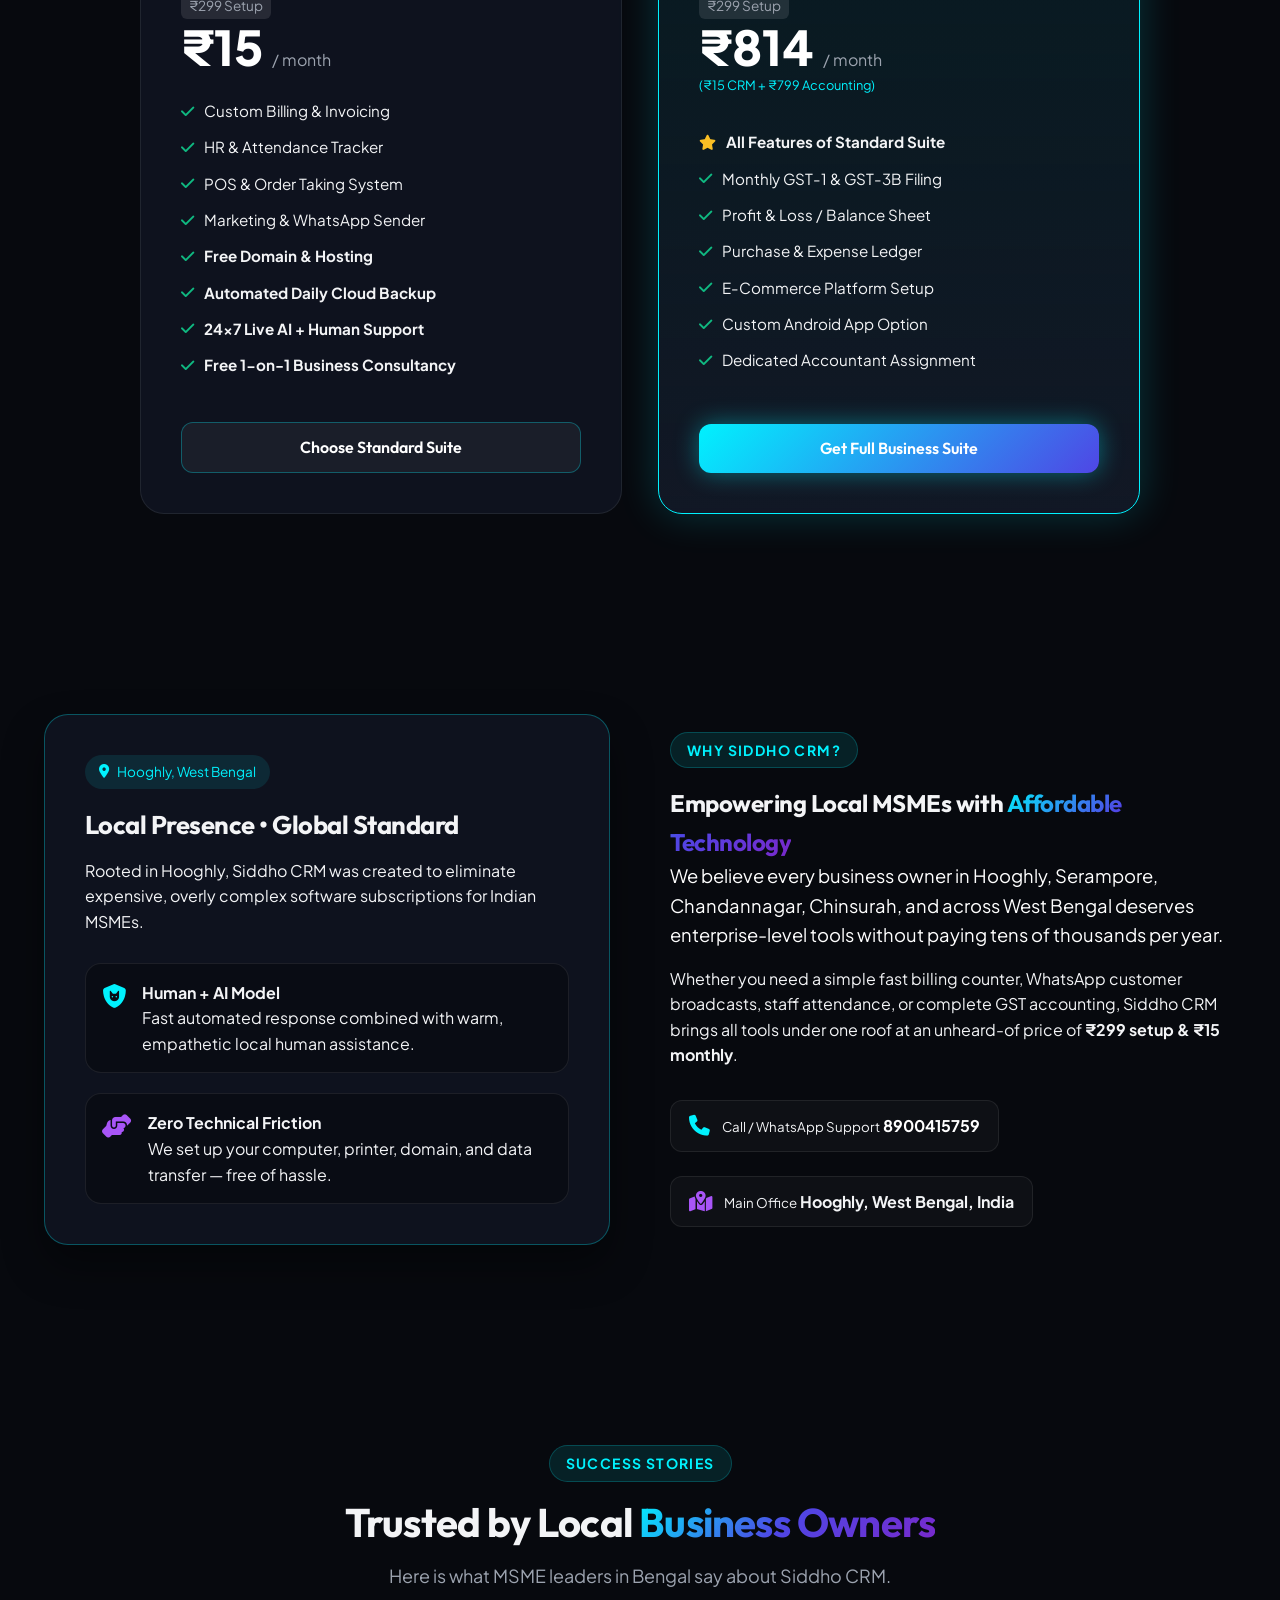
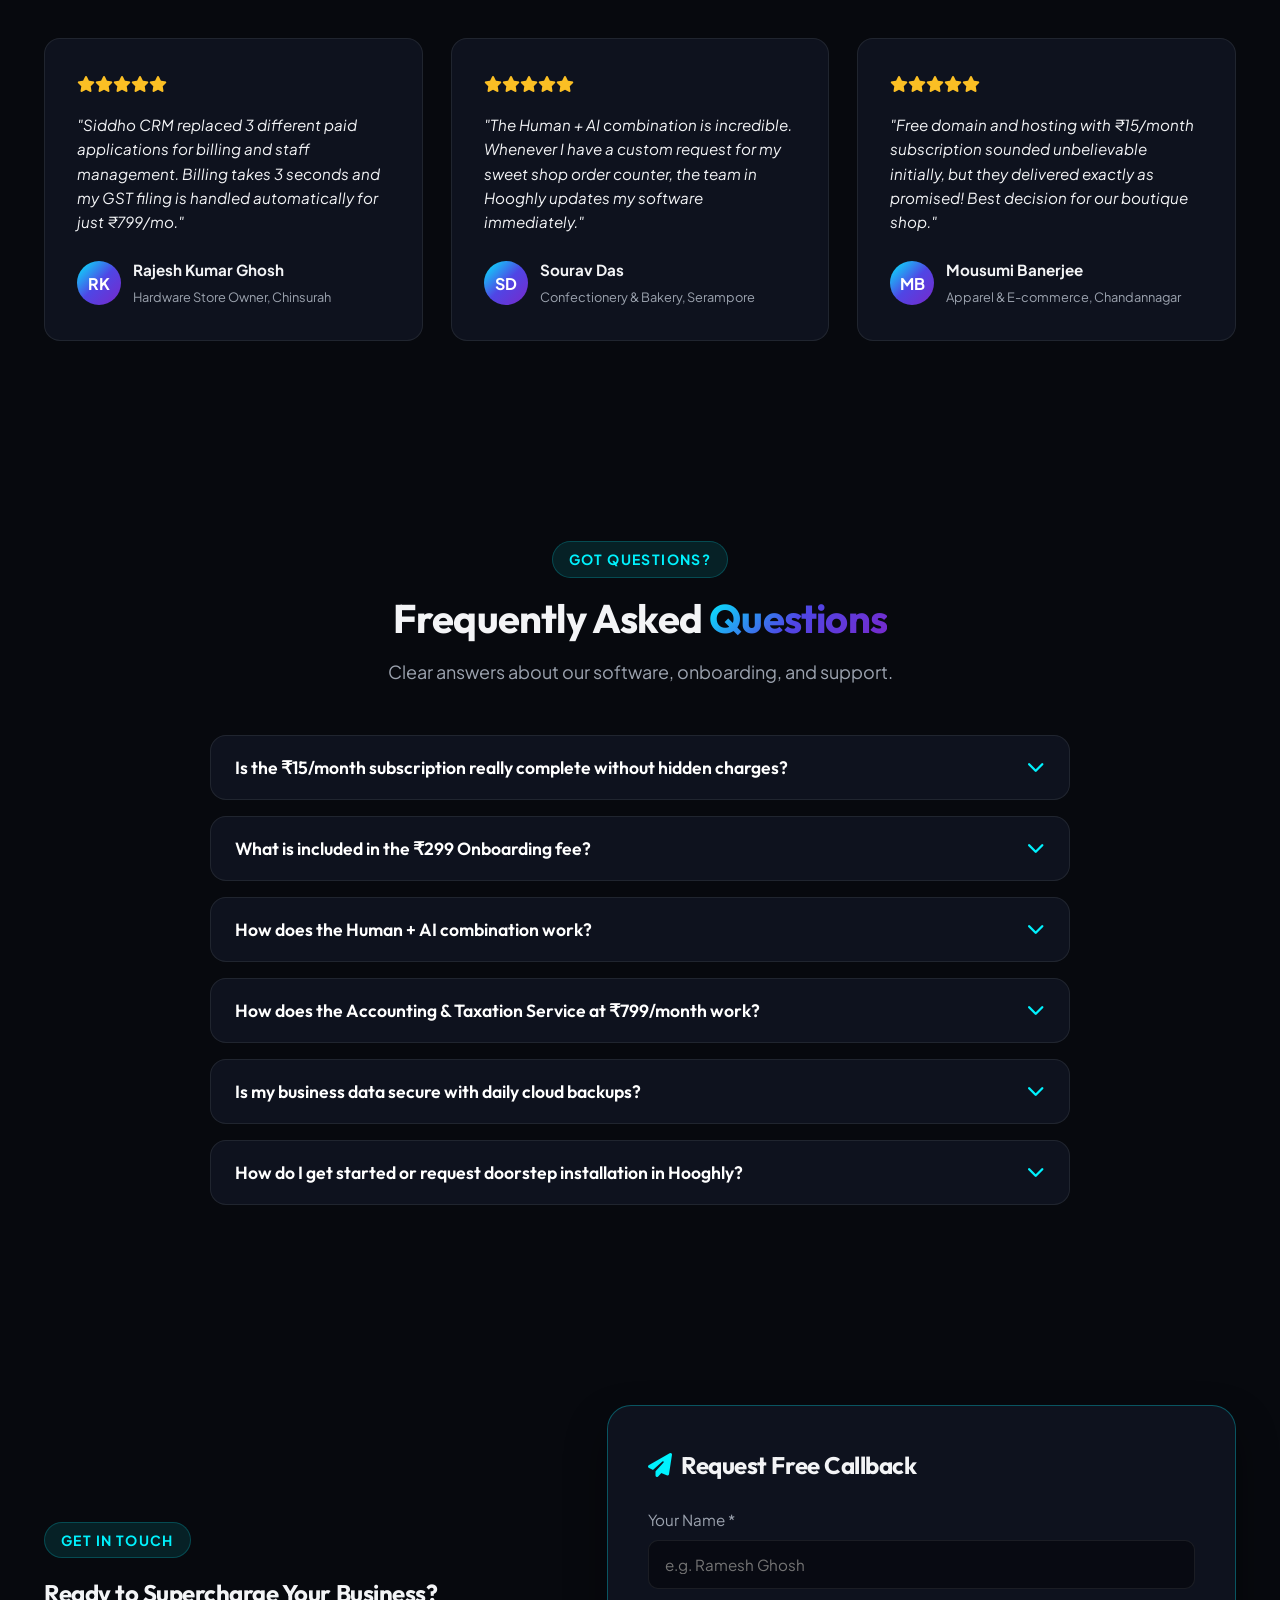
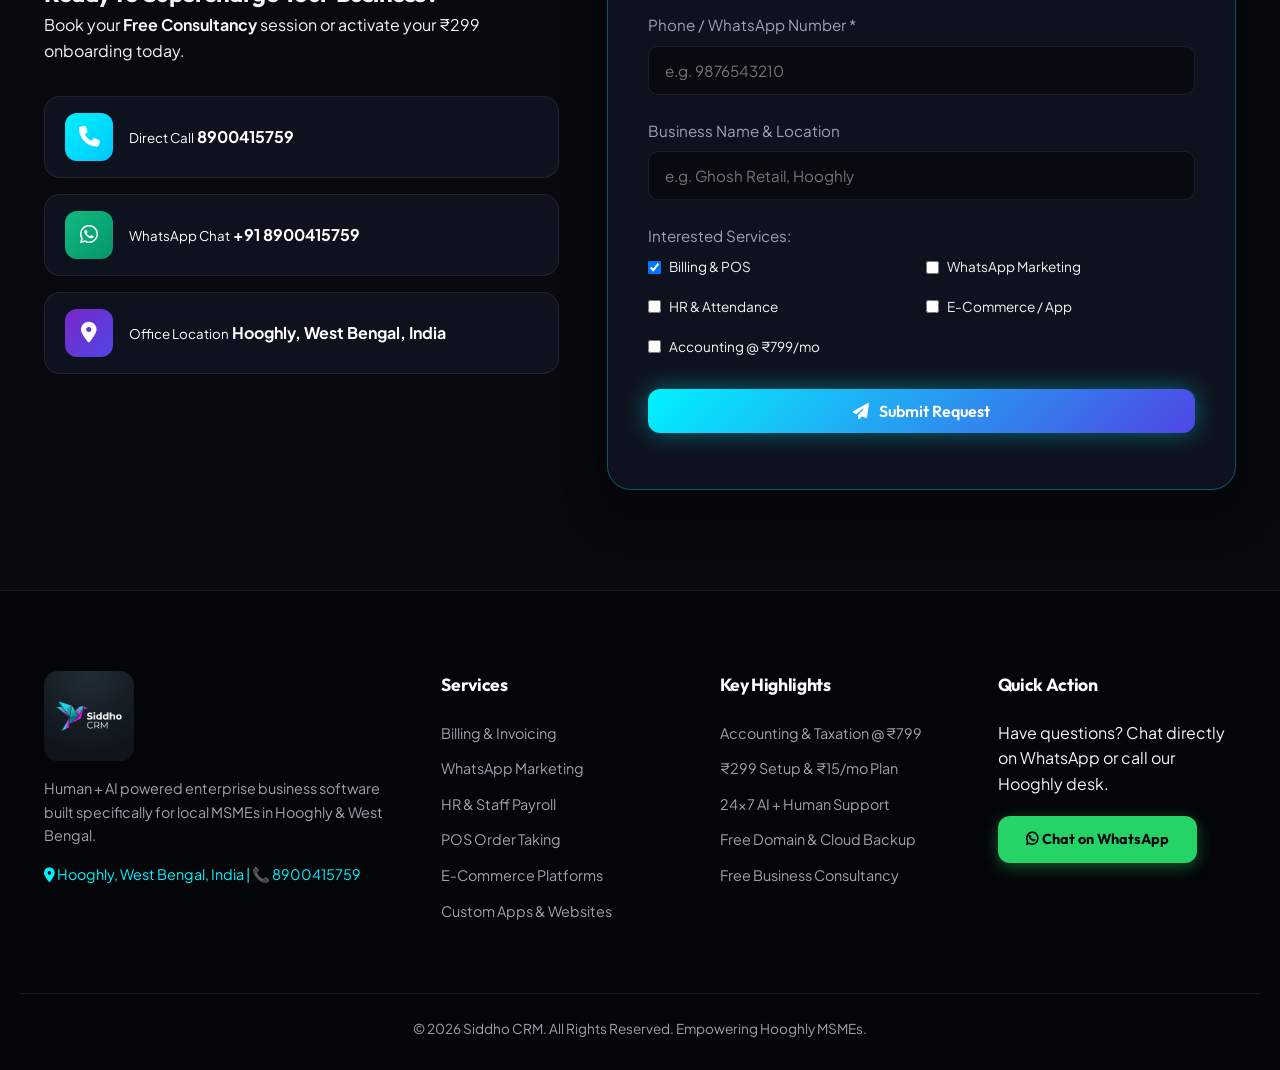
==== commit 310a7630: "Add files via upload" ====
--- a/index.html
+++ b/index.html
@@ -46,9 +46,8 @@
       <nav class="nav-menu" id="nav-menu">
         <a href="#hero" class="nav-link active">Home</a>
         <a href="#services" class="nav-link">Services</a>
-        <a href="#accounting" class="nav-link highlight-link">Call Us</a>
         <a href="#pricing" class="nav-link">Pricing</a>
-        <a href="#about" class="nav-link">About Us</a>
+        <a href="#about" class="nav-link">About</a>
         <a href="#faq" class="nav-link">FAQ</a>
         <a href="#contact" class="nav-link">Contact</a>
       </nav>
@@ -58,7 +57,6 @@
           <i class="fa-solid fa-phone"></i>
           <span>8900415759</span>
         </a>
-        <a href="#contact" class="btn btn-primary">Start @ ₹15/Mon</a>
         <button class="mobile-toggle" id="mobile-toggle" aria-label="Toggle Menu">
           <i class="fa-solid fa-bars"></i>
         </button>
@@ -793,4 +791,4 @@
   <script src="script.js"></script>
 </body>
 
-</html>
+</html>
--- a/styles.css
+++ b/styles.css
@@ -1430,6 +1430,11 @@
   font-weight: 700 !important;
 }
 
+.footer-col a.btn-green {
+  margin-top: 20px;
+  display: inline-block;
+}
+
 .footer-col a.btn-green:hover,
 .footer-col a.btn-green:hover i,
 .footer-col a.btn-green:hover * {
@@ -1780,6 +1785,19 @@
     display: flex;
     flex-direction: column;
     align-items: center;
+    justify-content: center;
+    width: 100%;
+  }
+
+  .brand-col .brand-logo {
+    display: flex;
+    justify-content: center;
+    width: 100%;
+  }
+
+  .brand-col .footer-logo-img {
+    display: block;
+    margin: 0 auto;
   }
 
   .footer-col {
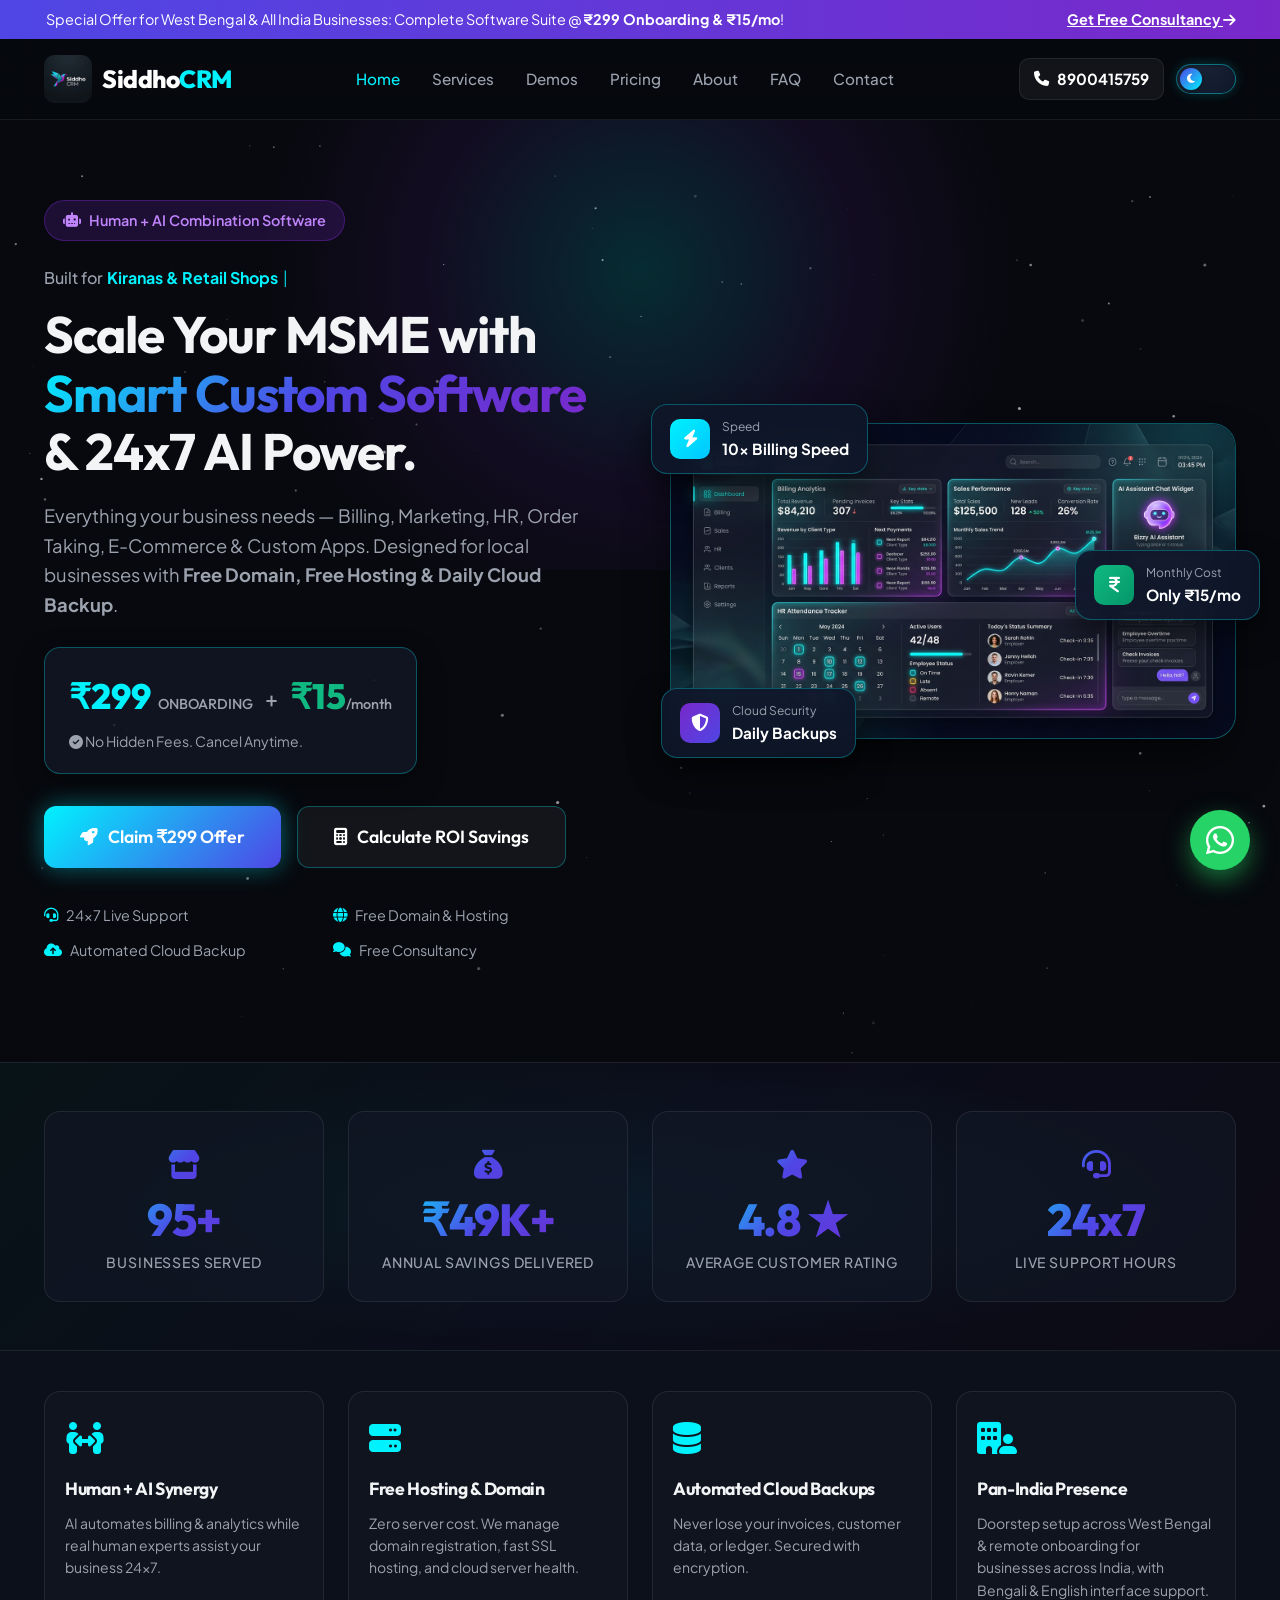
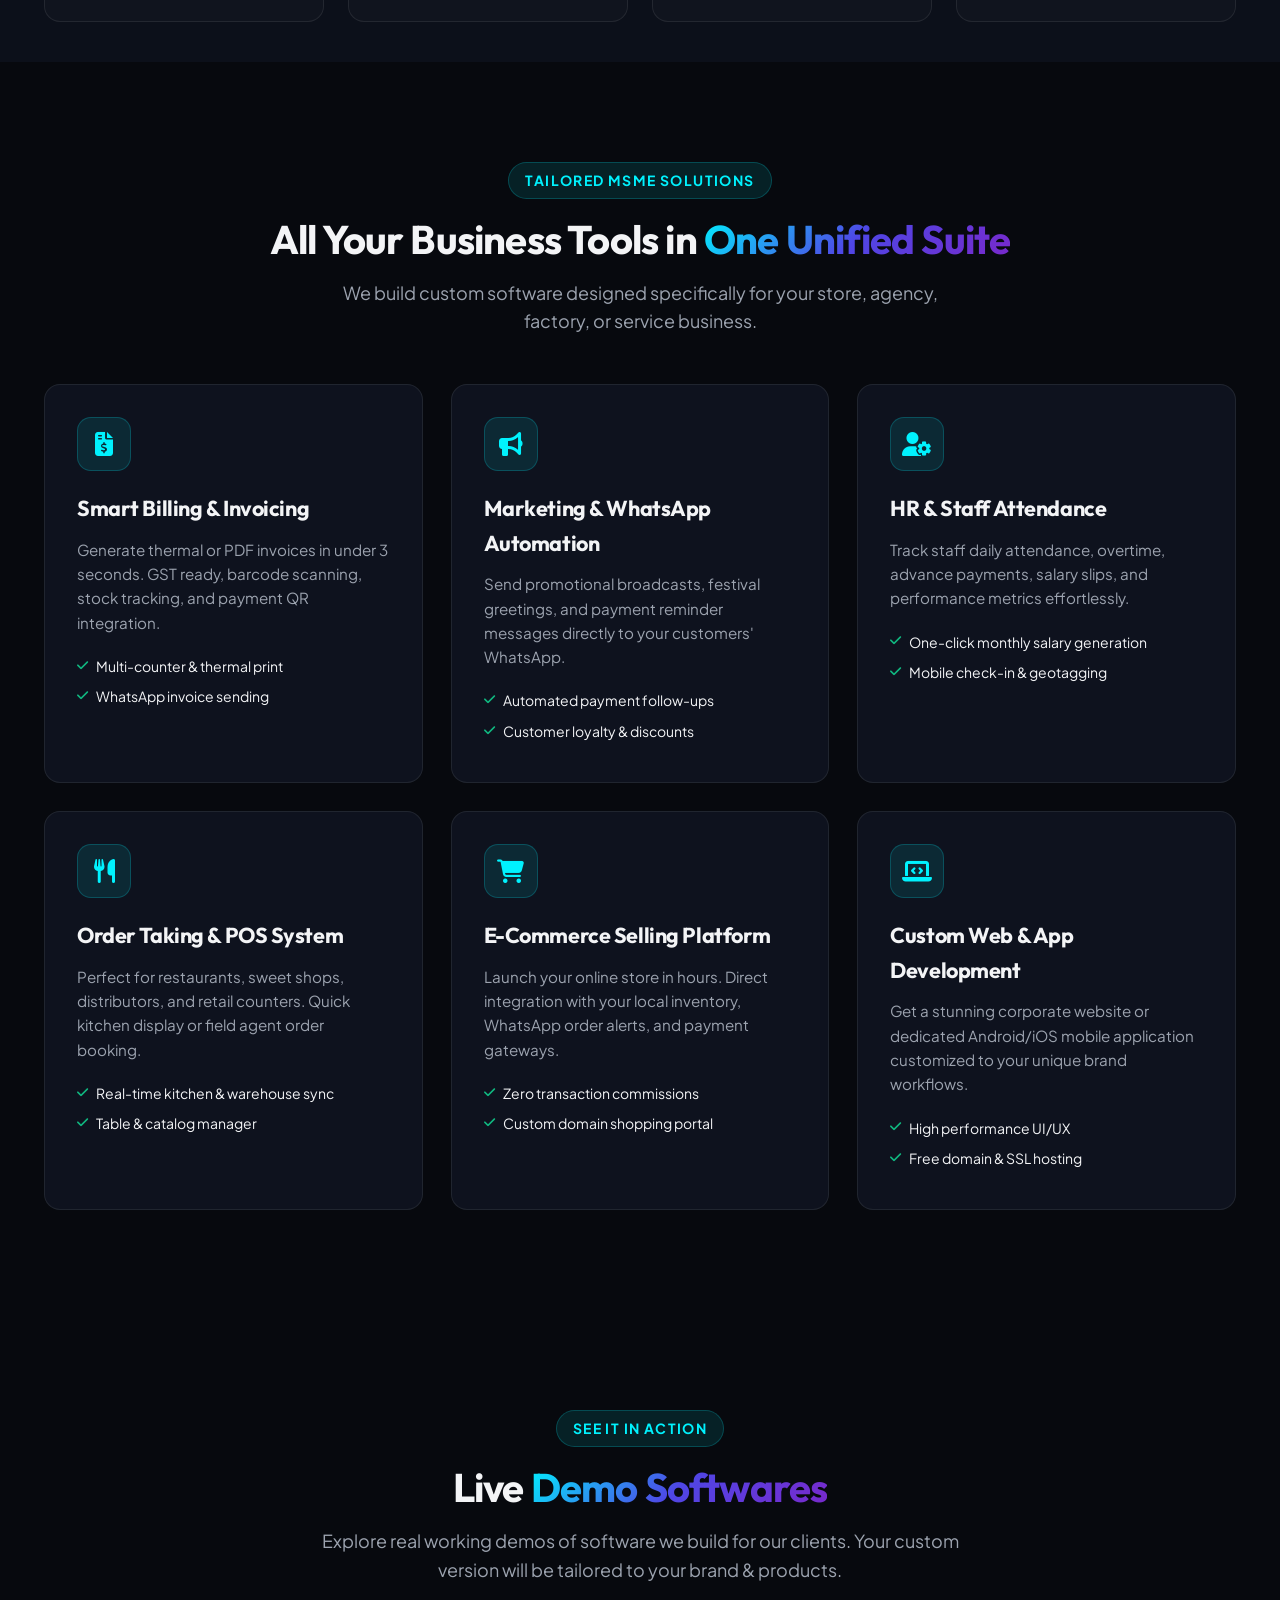
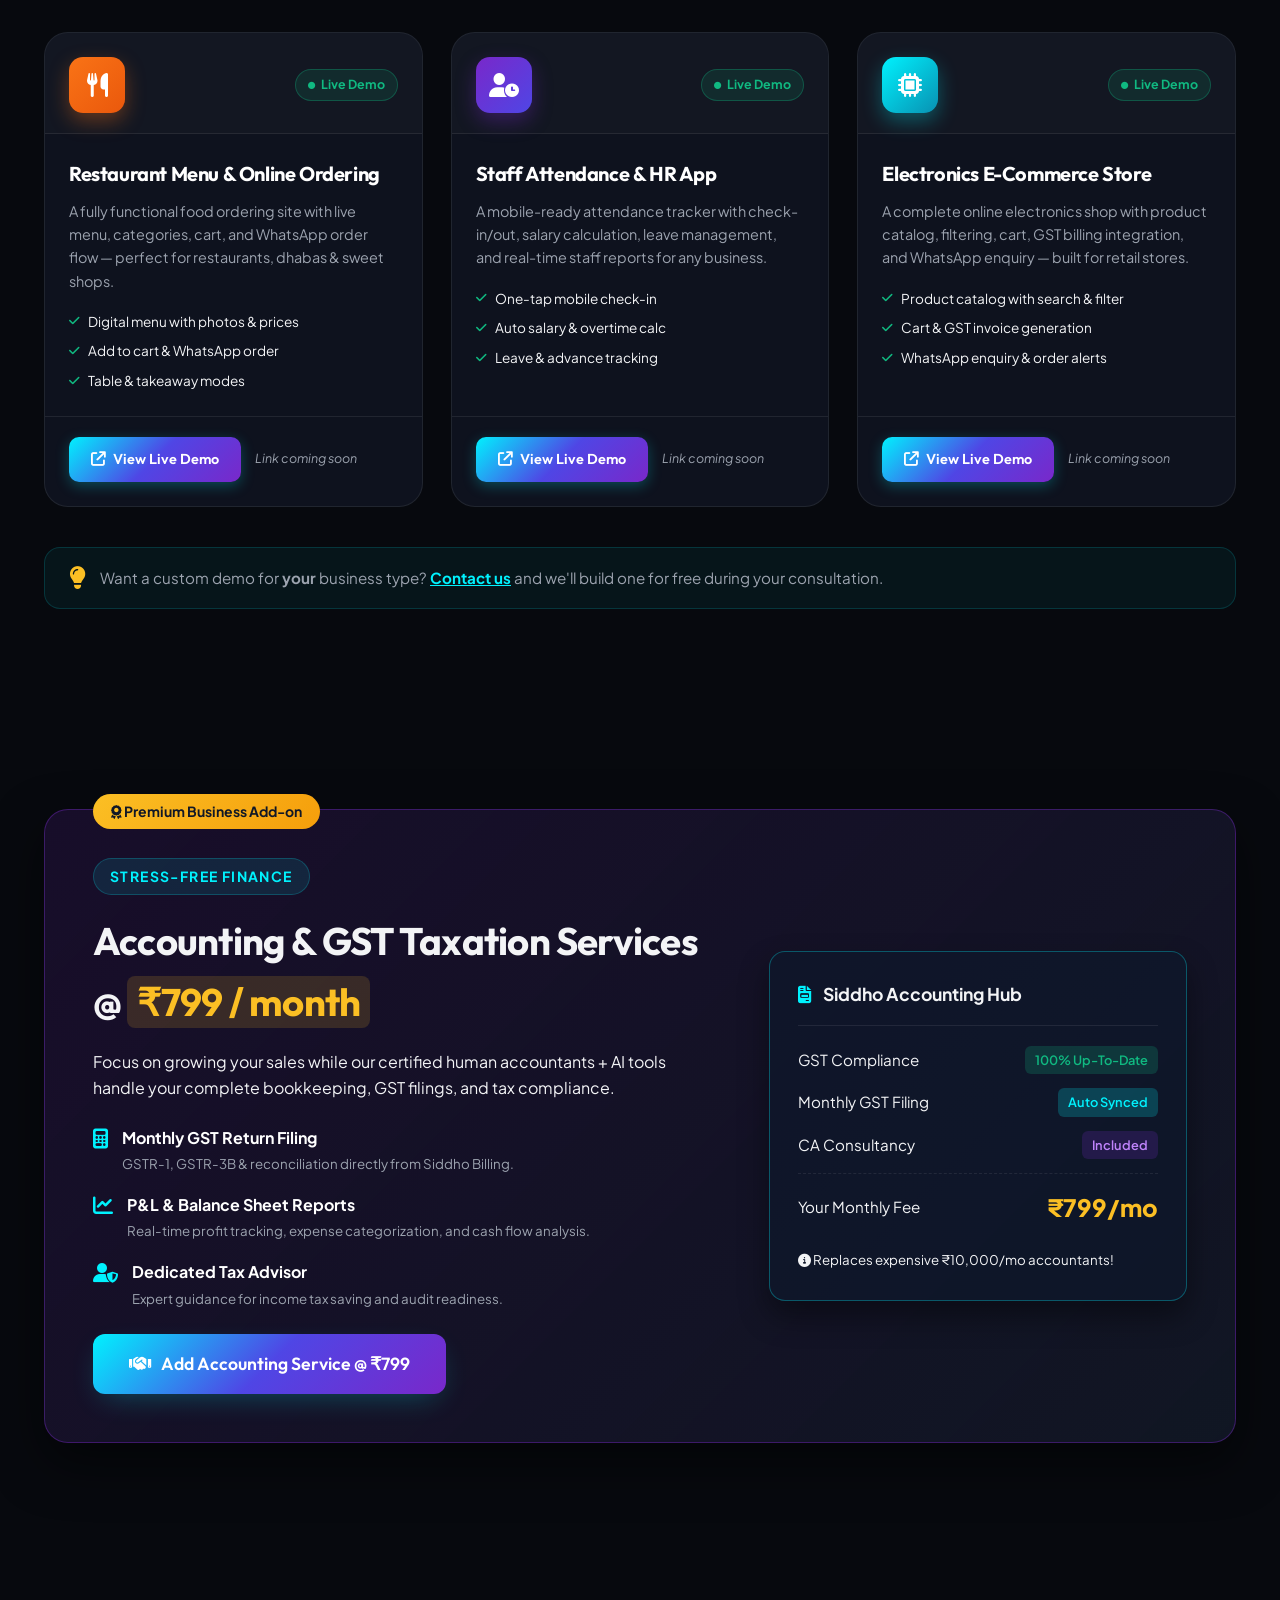
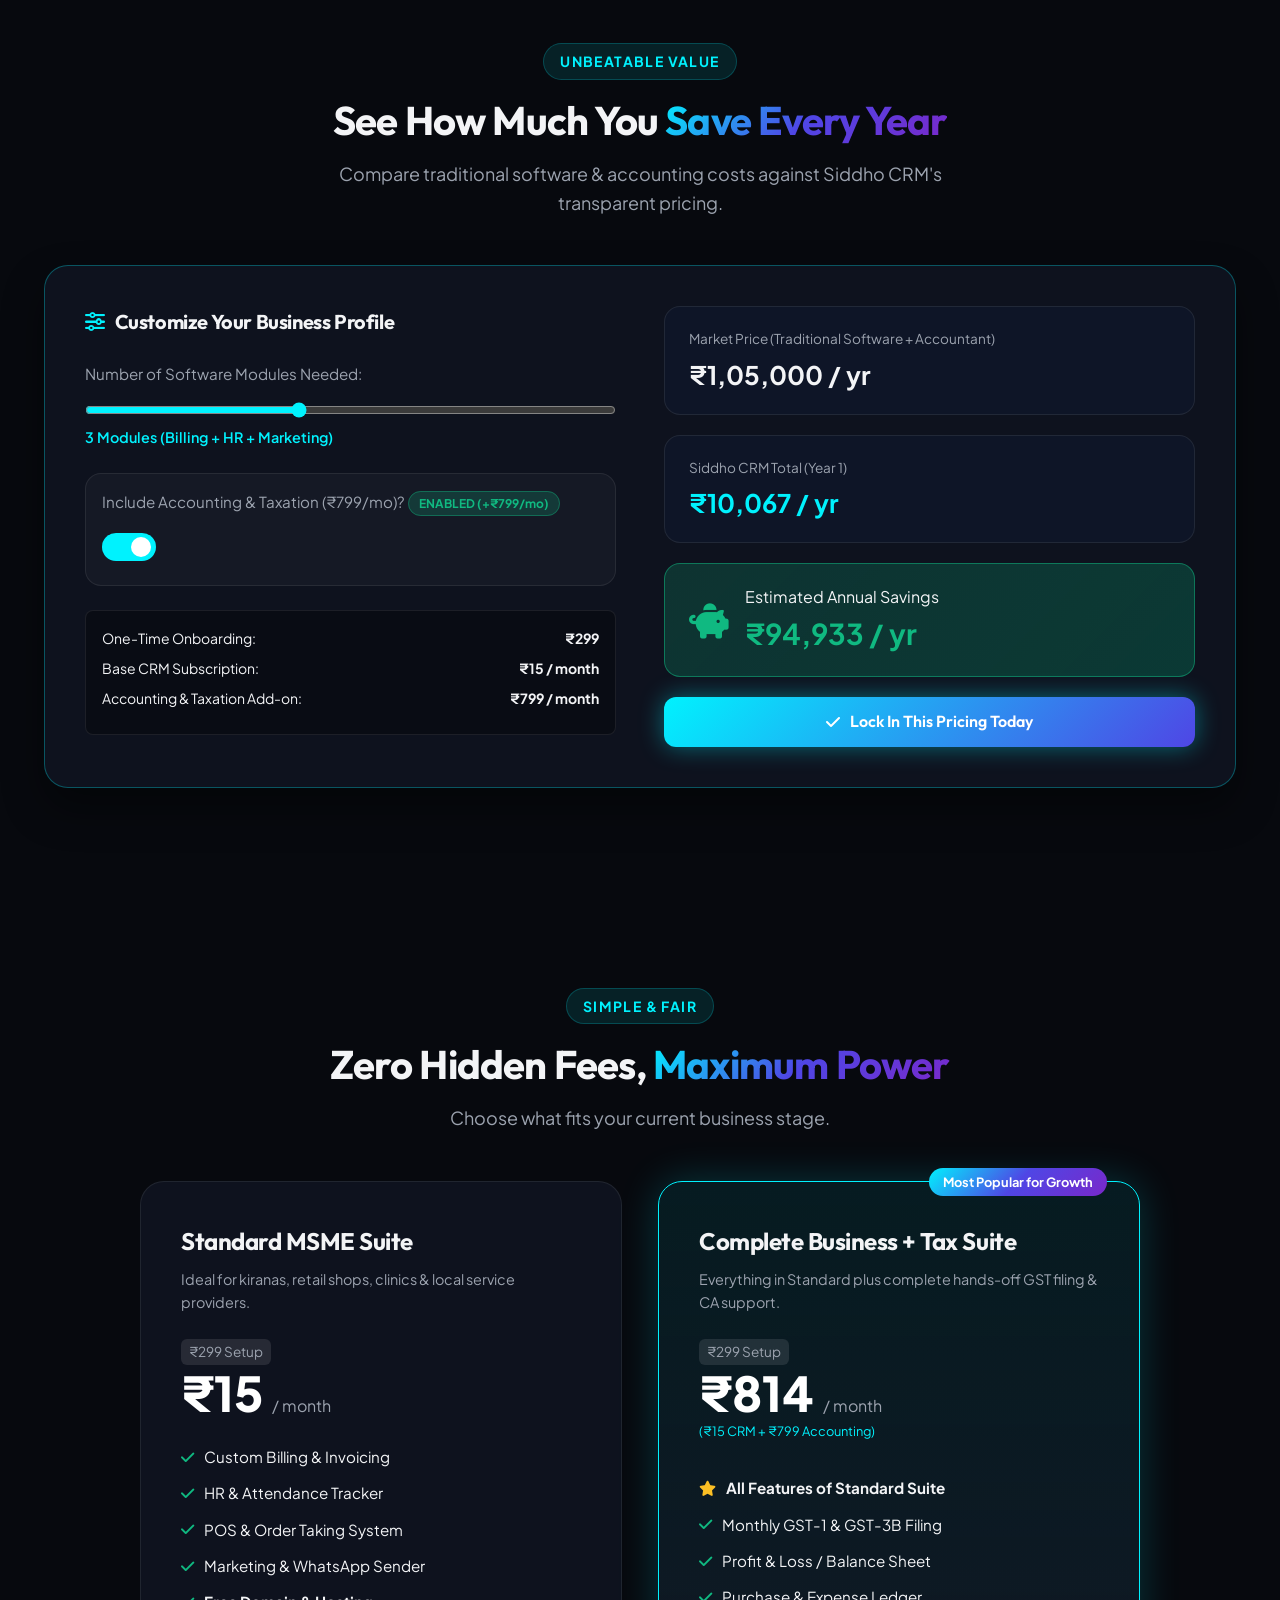
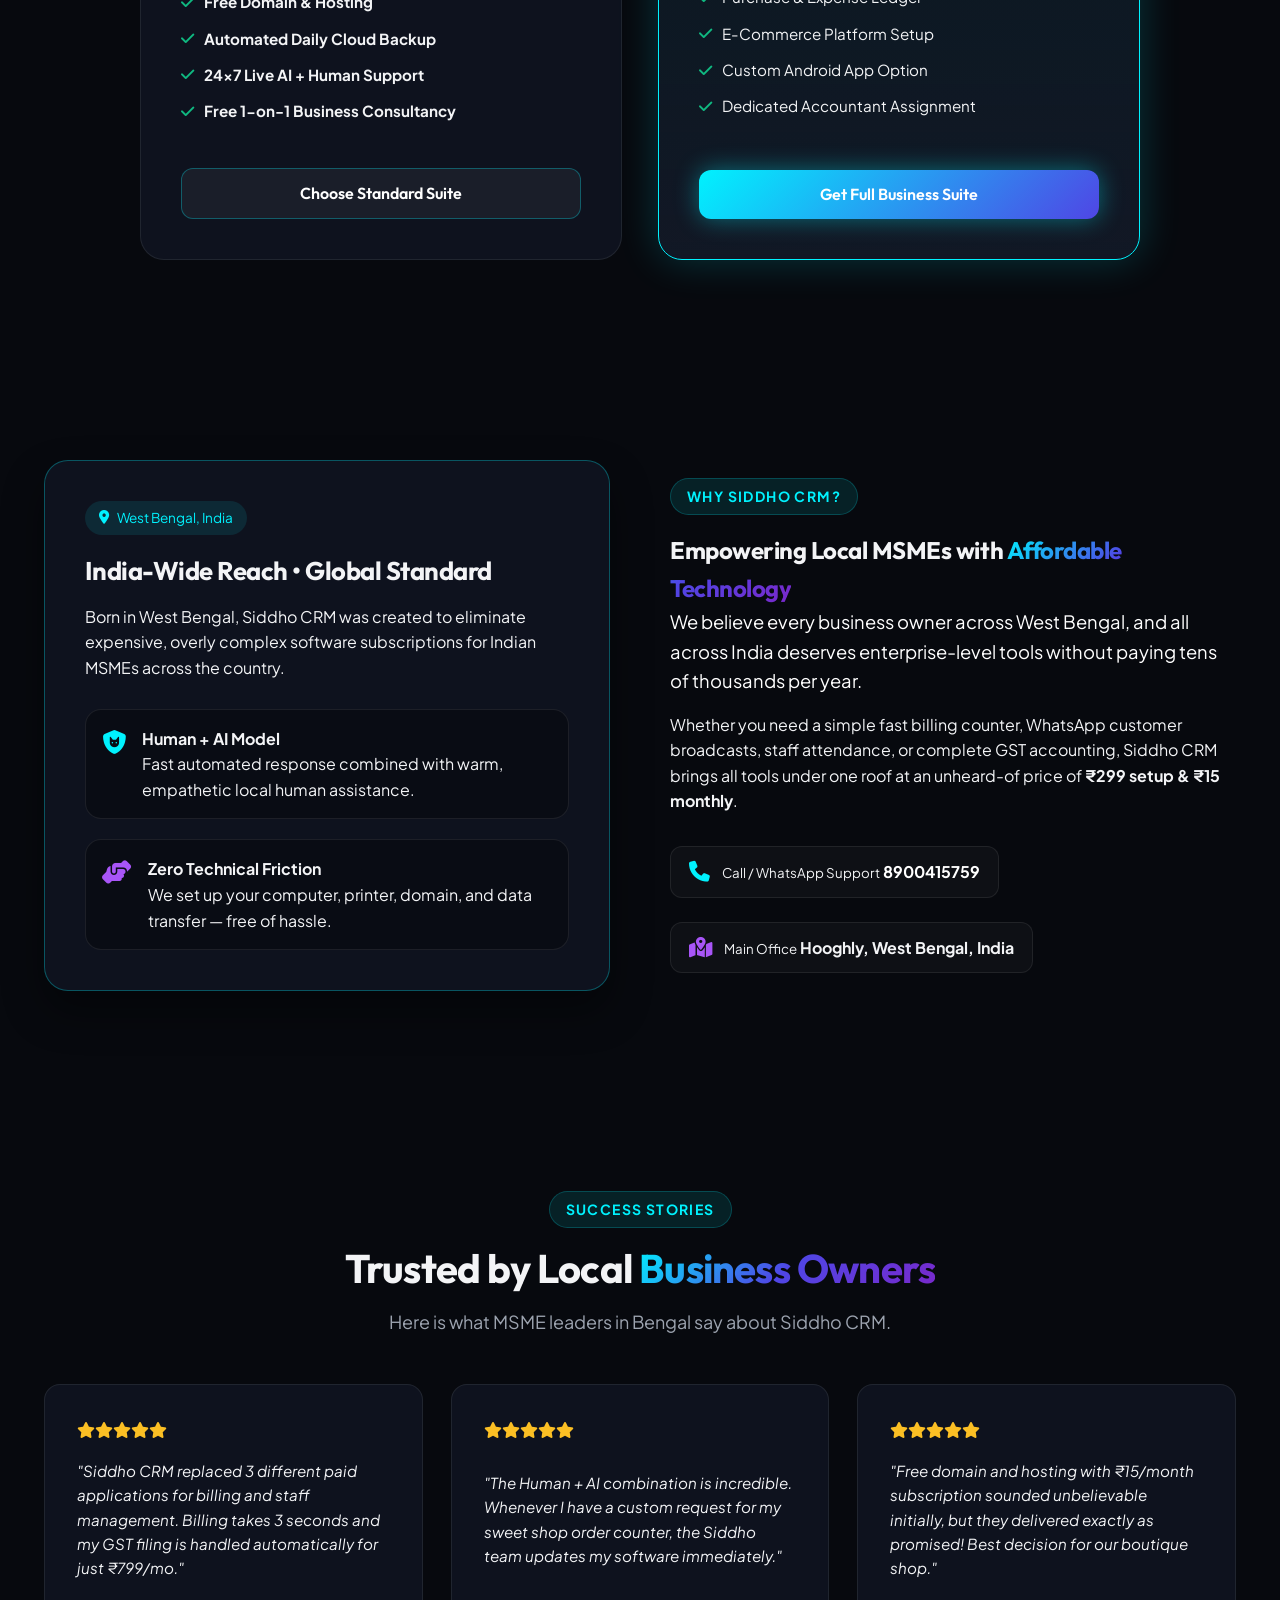
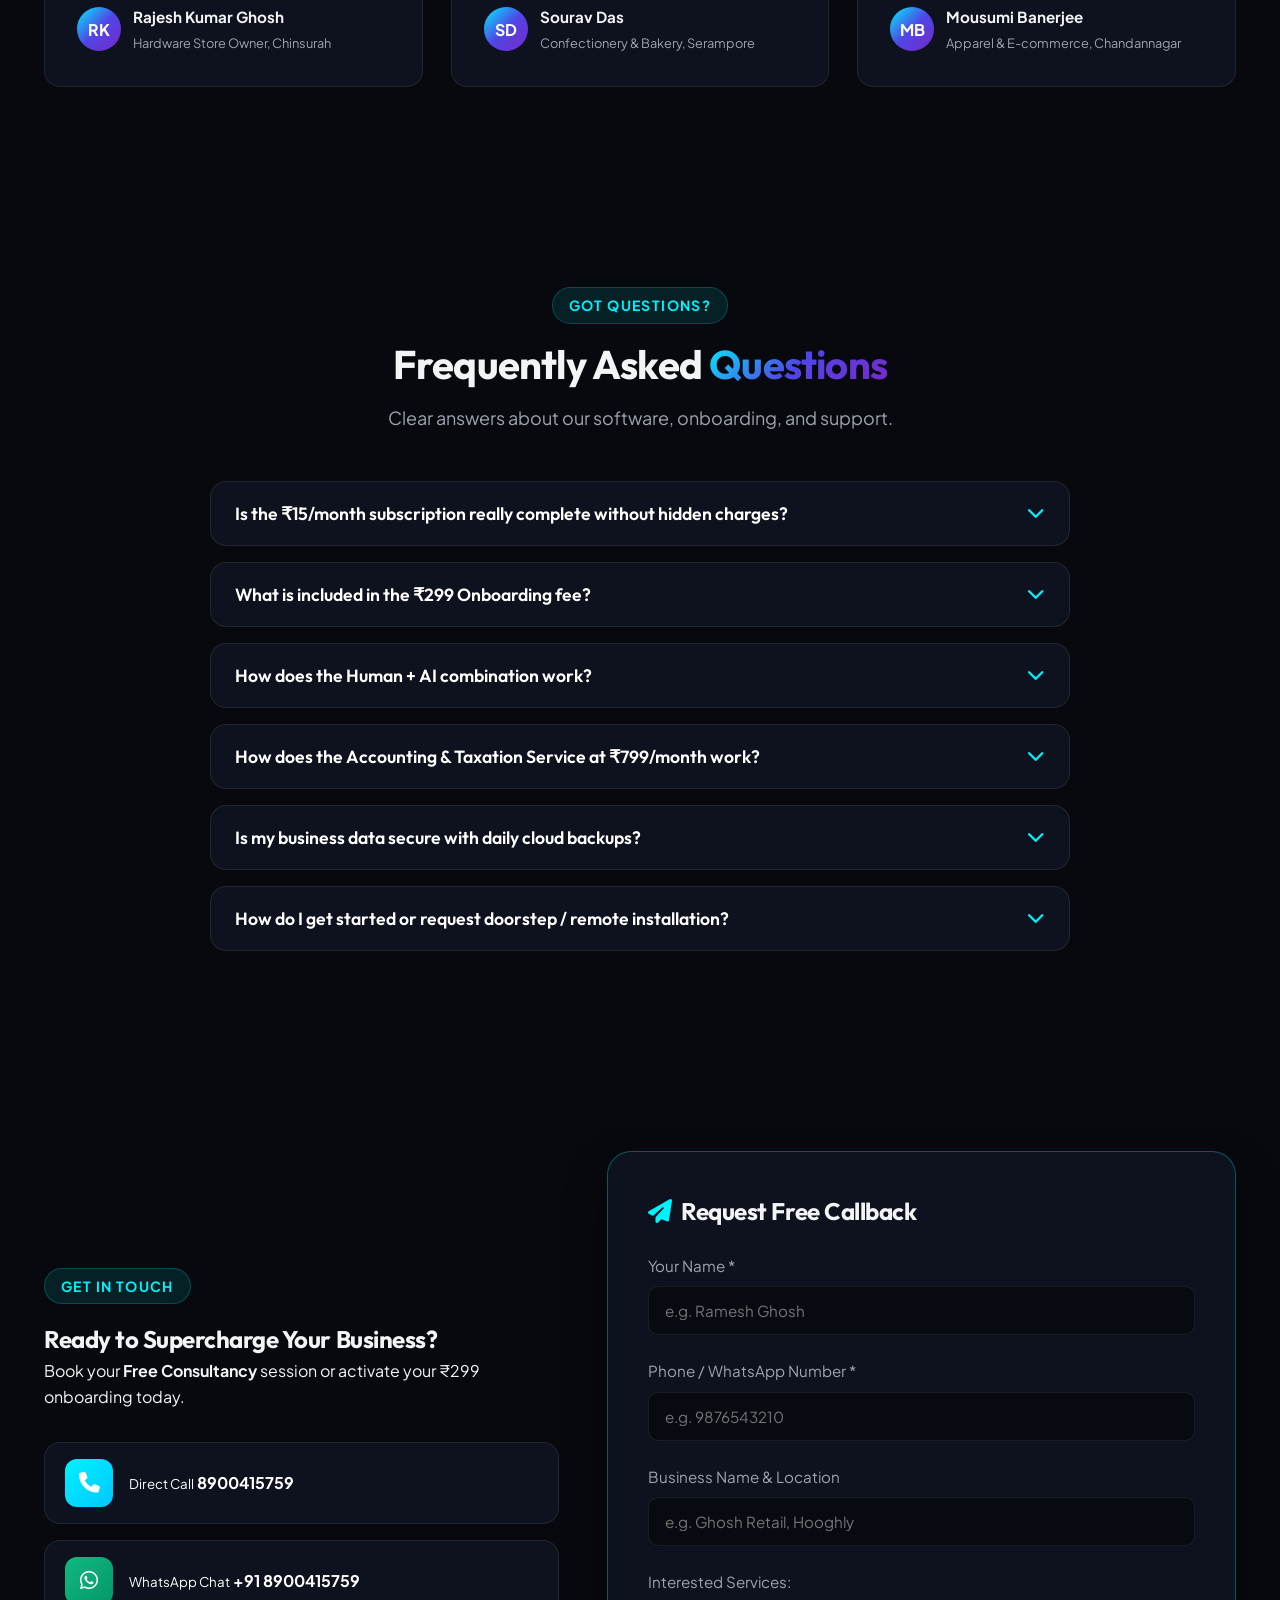
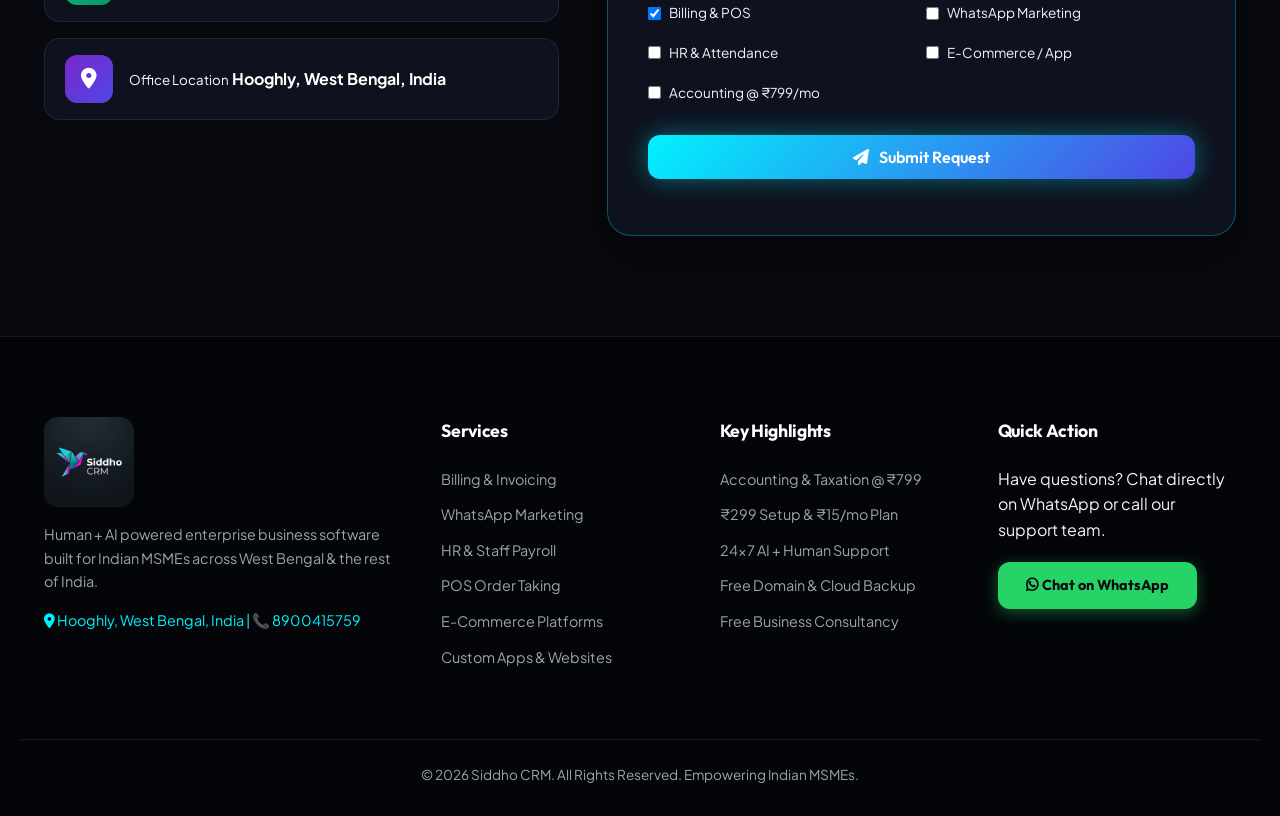
==== commit 51a86c5a: "Add files via upload" ====
--- a/index.html
+++ b/index.html
@@ -6,9 +6,9 @@
   <meta name="viewport" content="width=device-width, initial-scale=1.0">
   <title>Siddho CRM - Human + AI Software Suite for MSMEs | ₹299 Onboarding & ₹15/mo</title>
   <meta name="description"
-    content="Siddho CRM provides custom billing, marketing, HR, order taking, e-commerce, web/app development, and accounting & taxation services for local MSMEs in Hooghly. Human+AI power at just ₹299 onboarding and ₹15/month.">
+    content="Siddho CRM provides custom billing, marketing, HR, order taking, e-commerce, web/app development, and accounting & taxation services for Indian MSMEs across West Bengal & rest of India. Human+AI power at just ₹299 onboarding and ₹15/month.">
   <meta name="keywords"
-    content="Siddho CRM, Hooghly software company, MSME software, billing software, HR software, marketing automation, e-commerce app, accounting taxation Hooghly">
+    content="Siddho CRM, Indian MSME software, West Bengal software company, billing software, HR software, marketing automation, e-commerce app, accounting taxation India">
 
   <!-- Google Fonts -->
   <link rel="preconnect" href="https://fonts.googleapis.com">
@@ -29,7 +29,8 @@
   <!-- Top Announcement Bar -->
   <div class="announcement-bar">
     <div class="container announcement-content">
-      <span><i class="fa-solid fa-sparkles"></i> Special Offer for Hooghly & WB Businesses: Complete Software Suite @
+      <span><i class="fa-solid fa-sparkles"></i> Special Offer for West Bengal & All India Businesses: Complete Software
+        Suite @
         <strong>₹299 Onboarding & ₹15/mo</strong>!</span>
       <a href="#contact" class="announcement-link">Get Free Consultancy <i class="fa-solid fa-arrow-right"></i></a>
     </div>
@@ -46,6 +47,7 @@
       <nav class="nav-menu" id="nav-menu">
         <a href="#hero" class="nav-link active">Home</a>
         <a href="#services" class="nav-link">Services</a>
+        <a href="#demos" class="nav-link">Demos</a>
         <a href="#pricing" class="nav-link">Pricing</a>
         <a href="#about" class="nav-link">About</a>
         <a href="#faq" class="nav-link">FAQ</a>
@@ -57,6 +59,14 @@
           <i class="fa-solid fa-phone"></i>
           <span>8900415759</span>
         </a>
+        <button class="theme-toggle" id="theme-toggle" aria-label="Toggle Dark/Light Mode" title="Switch Theme">
+          <span class="theme-toggle-track">
+            <span class="theme-toggle-thumb">
+              <i class="fa-solid fa-moon theme-icon-dark"></i>
+              <i class="fa-solid fa-sun theme-icon-light"></i>
+            </span>
+          </span>
+        </button>
         <button class="mobile-toggle" id="mobile-toggle" aria-label="Toggle Menu">
           <i class="fa-solid fa-bars"></i>
         </button>
@@ -66,11 +76,15 @@
 
   <!-- Hero Section -->
   <section class="hero-section" id="hero">
+    <canvas class="hero-canvas" id="hero-canvas"></canvas>
     <div class="hero-bg-glow"></div>
     <div class="container hero-grid">
       <div class="hero-text-content">
         <div class="hero-badge">
           <i class="fa-solid fa-robot"></i> Human + AI Combination Software
+        </div>
+        <div class="hero-typewriter">
+          Built for <span id="typewriter-text" class="typewriter-word"></span><span class="typewriter-cursor">|</span>
         </div>
         <h1 class="hero-title">
           Scale Your MSME with <span class="gradient-text">Smart Custom Software</span> & 24x7 AI Power.
@@ -136,6 +150,40 @@
     </div>
   </section>
 
+  <!-- Animated Stats Counter Bar -->
+  <section class="stats-counter-section">
+    <div class="container stats-counter-grid">
+      <div class="stat-counter-item" data-target="95" data-suffix="+" data-prefix="">
+        <div class="stat-counter-icon"><i class="fa-solid fa-store"></i></div>
+        <div class="stat-counter-number">
+          <span class="counter-val">0</span><span class="counter-suffix">+</span>
+        </div>
+        <div class="stat-counter-label">Businesses Served</div>
+      </div>
+      <div class="stat-counter-item" data-target="49" data-suffix="K+" data-prefix="₹">
+        <div class="stat-counter-icon"><i class="fa-solid fa-sack-dollar"></i></div>
+        <div class="stat-counter-number">
+          <span class="counter-prefix">₹</span><span class="counter-val">0</span><span class="counter-suffix">K+</span>
+        </div>
+        <div class="stat-counter-label">Annual Savings Delivered</div>
+      </div>
+      <div class="stat-counter-item" data-target="48" data-suffix="" data-prefix="">
+        <div class="stat-counter-icon"><i class="fa-solid fa-star"></i></div>
+        <div class="stat-counter-number">
+          <span class="counter-val">0</span><span class="counter-suffix" data-display=".0 ★"></span>
+        </div>
+        <div class="stat-counter-label">Average Customer Rating</div>
+      </div>
+      <div class="stat-counter-item" data-target="24" data-suffix="x7" data-prefix="">
+        <div class="stat-counter-icon"><i class="fa-solid fa-headset"></i></div>
+        <div class="stat-counter-number">
+          <span class="counter-val">0</span><span class="counter-suffix">x7</span>
+        </div>
+        <div class="stat-counter-label">Live Support Hours</div>
+      </div>
+    </div>
+  </section>
+
   <!-- Value Props Banner -->
   <section class="perks-bar">
     <div class="container perks-grid">
@@ -156,8 +204,9 @@
       </div>
       <div class="perk-card">
         <div class="perk-icon"><i class="fa-solid fa-building-user"></i></div>
-        <h3>Local Hooghly Presence</h3>
-        <p>Direct door-step setup, local consultation, and tailored Bengali & English interface support.</p>
+        <h3>Pan-India Presence</h3>
+        <p>Doorstep setup across West Bengal & remote onboarding for businesses across India, with Bengali & English
+          interface support.</p>
       </div>
     </div>
   </section>
@@ -248,7 +297,108 @@
     </div>
   </section>
 
-  <!-- Accounting & Taxation Spotlight Banner -->
+  <!-- Live Demo Softwares Section -->
+  <section class="demo-section section-padding" id="demos">
+    <div class="container">
+      <div class="section-header text-center">
+        <span class="sub-title">See It In Action</span>
+        <h2 class="section-title">Live <span class="gradient-text">Demo Softwares</span></h2>
+        <p class="section-desc">Explore real working demos of software we build for our clients. Your custom version will be tailored to your brand & products.</p>
+      </div>
+
+      <div class="demo-grid">
+
+        <!-- Demo 1: Restaurant -->
+        <div class="demo-card" id="demo-restaurant">
+          <div class="demo-card-top">
+            <div class="demo-icon-wrap demo-color-orange">
+              <i class="fa-solid fa-utensils"></i>
+            </div>
+            <div class="demo-badge">
+              <i class="fa-solid fa-circle demo-live-dot"></i> Live Demo
+            </div>
+          </div>
+          <div class="demo-card-body">
+            <h3>Restaurant Menu &amp; Online Ordering</h3>
+            <p>A fully functional food ordering site with live menu, categories, cart, and WhatsApp order flow — perfect for restaurants, dhabas &amp; sweet shops.</p>
+            <ul class="demo-features">
+              <li><i class="fa-solid fa-check"></i> Digital menu with photos &amp; prices</li>
+              <li><i class="fa-solid fa-check"></i> Add to cart &amp; WhatsApp order</li>
+              <li><i class="fa-solid fa-check"></i> Table &amp; takeaway modes</li>
+            </ul>
+          </div>
+          <div class="demo-card-footer">
+            <a href="#" class="btn btn-demo" id="demo-btn-restaurant" target="_blank" rel="noopener">
+              <i class="fa-solid fa-arrow-up-right-from-square"></i> View Live Demo
+            </a>
+            <span class="demo-coming-soon">Link coming soon</span>
+          </div>
+        </div>
+
+        <!-- Demo 2: Attendance App -->
+        <div class="demo-card" id="demo-attendance">
+          <div class="demo-card-top">
+            <div class="demo-icon-wrap demo-color-purple">
+              <i class="fa-solid fa-user-clock"></i>
+            </div>
+            <div class="demo-badge">
+              <i class="fa-solid fa-circle demo-live-dot"></i> Live Demo
+            </div>
+          </div>
+          <div class="demo-card-body">
+            <h3>Staff Attendance &amp; HR App</h3>
+            <p>A mobile-ready attendance tracker with check-in/out, salary calculation, leave management, and real-time staff reports for any business.</p>
+            <ul class="demo-features">
+              <li><i class="fa-solid fa-check"></i> One-tap mobile check-in</li>
+              <li><i class="fa-solid fa-check"></i> Auto salary &amp; overtime calc</li>
+              <li><i class="fa-solid fa-check"></i> Leave &amp; advance tracking</li>
+            </ul>
+          </div>
+          <div class="demo-card-footer">
+            <a href="#" class="btn btn-demo" id="demo-btn-attendance" target="_blank" rel="noopener">
+              <i class="fa-solid fa-arrow-up-right-from-square"></i> View Live Demo
+            </a>
+            <span class="demo-coming-soon">Link coming soon</span>
+          </div>
+        </div>
+
+        <!-- Demo 3: Electronics Store -->
+        <div class="demo-card" id="demo-electronics">
+          <div class="demo-card-top">
+            <div class="demo-icon-wrap demo-color-cyan">
+              <i class="fa-solid fa-microchip"></i>
+            </div>
+            <div class="demo-badge">
+              <i class="fa-solid fa-circle demo-live-dot"></i> Live Demo
+            </div>
+          </div>
+          <div class="demo-card-body">
+            <h3>Electronics E-Commerce Store</h3>
+            <p>A complete online electronics shop with product catalog, filtering, cart, GST billing integration, and WhatsApp enquiry — built for retail stores.</p>
+            <ul class="demo-features">
+              <li><i class="fa-solid fa-check"></i> Product catalog with search &amp; filter</li>
+              <li><i class="fa-solid fa-check"></i> Cart &amp; GST invoice generation</li>
+              <li><i class="fa-solid fa-check"></i> WhatsApp enquiry &amp; order alerts</li>
+            </ul>
+          </div>
+          <div class="demo-card-footer">
+            <a href="#" class="btn btn-demo" id="demo-btn-electronics" target="_blank" rel="noopener">
+              <i class="fa-solid fa-arrow-up-right-from-square"></i> View Live Demo
+            </a>
+            <span class="demo-coming-soon">Link coming soon</span>
+          </div>
+        </div>
+
+      </div>
+
+      <div class="demo-cta-note">
+        <i class="fa-solid fa-lightbulb"></i>
+        <span>Want a custom demo for <strong>your</strong> business type? <a href="#contact">Contact us</a> and we'll build one for free during your consultation.</span>
+      </div>
+    </div>
+  </section>
+
+  <!-- Accounting &amp; Taxation Spotlight Banner -->
   <section class="accounting-spotlight section-padding" id="accounting">
     <div class="container">
       <div class="spotlight-card">
@@ -460,10 +610,11 @@
     <div class="container about-grid">
       <div class="about-image-col">
         <div class="about-card-graphic">
-          <div class="graphic-badge"><i class="fa-solid fa-location-dot"></i> Hooghly, West Bengal</div>
-          <h3>Local Presence • Global Standard</h3>
-          <p>Rooted in Hooghly, Siddho CRM was created to eliminate expensive, overly complex software subscriptions for
-            Indian MSMEs.</p>
+          <div class="graphic-badge"><i class="fa-solid fa-location-dot"></i> West Bengal, India</div>
+          <h3>India-Wide Reach • Global Standard</h3>
+          <p>Born in West Bengal, Siddho CRM was created to eliminate expensive, overly complex software subscriptions
+            for
+            Indian MSMEs across the country.</p>
 
           <div class="about-highlights">
             <div class="highlight-box">
@@ -487,8 +638,8 @@
       <div class="about-text-col">
         <span class="sub-title">Why Siddho CRM?</span>
         <h2>Empowering Local MSMEs with <span class="gradient-text">Affordable Technology</span></h2>
-        <p class="lead-p">We believe every business owner in Hooghly, Serampore, Chandannagar, Chinsurah, and across
-          West Bengal deserves enterprise-level tools without paying tens of thousands per year.</p>
+        <p class="lead-p">We believe every business owner across West Bengal, and all across India deserves
+          enterprise-level tools without paying tens of thousands per year.</p>
         <p>Whether you need a simple fast billing counter, WhatsApp customer broadcasts, staff attendance, or complete
           GST accounting, Siddho CRM brings all tools under one roof at an unheard-of price of <strong>₹299 setup & ₹15
             monthly</strong>.</p>
@@ -541,7 +692,7 @@
           <div class="stars"><i class="fa-solid fa-star"></i><i class="fa-solid fa-star"></i><i
               class="fa-solid fa-star"></i><i class="fa-solid fa-star"></i><i class="fa-solid fa-star"></i></div>
           <p class="quote">"The Human + AI combination is incredible. Whenever I have a custom request for my sweet shop
-            order counter, the team in Hooghly updates my software immediately."</p>
+            order counter, the Siddho team updates my software immediately."</p>
           <div class="author-info">
             <div class="author-avatar">SD</div>
             <div>
@@ -611,8 +762,8 @@
           </button>
           <div class="faq-answer">
             <p>Our AI engines operate 24/7 inside the CRM to speed up invoice generation, customer messaging, and
-              automated reports. Meanwhile, our dedicated human engineering and accounting team in Hooghly handles
-              complex custom setup, phone support, and tax filings.</p>
+              automated reports. Meanwhile, our dedicated human engineering and accounting team handles
+              complex custom setup, phone support, and tax filings across India.</p>
           </div>
         </div>
 
@@ -644,12 +795,13 @@
         <!-- FAQ 6 -->
         <div class="faq-item">
           <button class="faq-question">
-            <span>How do I get started or request doorstep installation in Hooghly?</span>
+            <span>How do I get started or request doorstep / remote installation?</span>
             <i class="fa-solid fa-chevron-down icon-toggle"></i>
           </button>
           <div class="faq-answer">
             <p>Fill out the contact form below or directly call/WhatsApp us at <strong>8900415759</strong>. Our team
-              will contact you within 30 minutes for a free demo and consultation!</p>
+              will contact you within 30 minutes for a free demo and consultation — we support doorstep setup across
+              West Bengal and remote onboarding anywhere in India!</p>
           </div>
         </div>
       </div>
@@ -740,7 +892,8 @@
         <a href="#" class="brand-logo">
           <img src="logo.jpg" alt="Siddho CRM Logo" class="footer-logo-img">
         </a>
-        <p>Human + AI powered enterprise business software built specifically for local MSMEs in Hooghly & West Bengal.
+        <p>Human + AI powered enterprise business software built for Indian MSMEs across West Bengal & the rest of
+          India.
         </p>
         <p class="address-text"><i class="fa-solid fa-location-dot"></i> Hooghly, West Bengal, India | 📞 8900415759</p>
       </div>
@@ -770,16 +923,22 @@
 
       <div class="footer-col">
         <h4>Quick Action</h4>
-        <p>Have questions? Chat directly on WhatsApp or call our Hooghly desk.</p>
+        <p>Have questions? Chat directly on WhatsApp or call our support team.</p>
         <a href="https://wa.me/918900415759" target="_blank" class="btn btn-sm btn-green"><i
             class="fa-brands fa-whatsapp"></i> Chat on WhatsApp</a>
       </div>
     </div>
 
     <div class="container footer-bottom">
-      <p>&copy; 2026 Siddho CRM. All Rights Reserved. Empowering Hooghly MSMEs.</p>
+      <p>&copy; 2026 Siddho CRM. All Rights Reserved. Empowering Indian MSMEs.</p>
     </div>
   </footer>
+
+  <!-- Scroll To Top Button -->
+  <button class="scroll-to-top" id="scroll-to-top" aria-label="Scroll to top">
+    <i class="fa-solid fa-arrow-up"></i>
+    <span class="stt-ripple"></span>
+  </button>
 
   <!-- Floating WhatsApp Action Button -->
   <a href="https://wa.me/918900415759?text=Hi%20Siddho%20CRM!%20I%20am%20interested%20in%20the%20299%20onboarding%20and%2015rs%20monthly%20plan."
--- a/styles.css
+++ b/styles.css
@@ -30,11 +30,16 @@
   --radius-lg: 24px;
 }
 
-* {
+*, *::before, *::after {
   margin: 0;
   padding: 0;
   box-sizing: border-box;
   scroll-behavior: smooth;
+}
+
+html {
+  overflow-x: hidden;
+  width: 100%;
 }
 
 body {
@@ -43,6 +48,8 @@
   color: var(--text-main);
   line-height: 1.6;
   overflow-x: hidden;
+  width: 100%;
+  max-width: 100vw;
 }
 
 /* Typography Helpers */
@@ -192,23 +199,36 @@
 .announcement-bar {
   background: linear-gradient(90deg, #4f46e5, #7928ca);
   color: #fff;
-  padding: 10px 0;
+  padding: 8px 0;
   font-size: 0.9rem;
+  width: 100%;
+  overflow: hidden;
 }
 
 .announcement-content {
   display: flex;
   justify-content: space-between;
   align-items: center;
-  flex-wrap: wrap;
-  gap: 10px;
+  flex-wrap: nowrap;
+  gap: 8px;
+  overflow: hidden;
+}
+
+.announcement-content span {
+  white-space: nowrap;
+  overflow: hidden;
+  text-overflow: ellipsis;
+  flex: 1;
+  min-width: 0;
 }
 
 .announcement-link {
   color: #fff;
   font-weight: 700;
   text-decoration: underline;
-  margin-left: 10px;
+  margin-left: 8px;
+  white-space: nowrap;
+  flex-shrink: 0;
 }
 
 /* Header & Navbar */
@@ -221,21 +241,25 @@
   border-bottom: 1px solid var(--border-glass);
   padding: 16px 0;
   transition: all 0.3s ease;
+  width: 100%;
+  overflow: visible;
 }
 
 .nav-container {
   display: flex;
   align-items: center;
   justify-content: space-between;
-  gap: 40px;
+  gap: 16px;
+  width: 100%;
+  min-width: 0;
 }
 
 .brand-logo {
   display: flex;
   align-items: center;
-  gap: 14px;
+  gap: 10px;
   text-decoration: none;
-  margin-right: 48px;
+  flex-shrink: 0;
 }
 
 .header-logo-img {
@@ -309,7 +333,8 @@
 .nav-actions {
   display: flex;
   align-items: center;
-  gap: 16px;
+  gap: 12px;
+  flex-shrink: 0;
 }
 
 .phone-btn {
@@ -324,6 +349,7 @@
   padding: 8px 14px;
   border-radius: 10px;
   border: 1px solid var(--border-glass);
+  white-space: nowrap;
 }
 
 .phone-btn:hover {
@@ -336,8 +362,13 @@
   background: none;
   border: none;
   color: #fff;
-  font-size: 1.5rem;
+  font-size: 1.4rem;
   cursor: pointer;
+  padding: 6px;
+  line-height: 1;
+  flex-shrink: 0;
+  position: relative;
+  z-index: 1001;
 }
 
 /* Hero Section */
@@ -345,6 +376,16 @@
   position: relative;
   padding: 80px 0 100px 0;
   overflow: hidden;
+}
+
+/* ---- Particle Canvas ---- */
+.hero-canvas {
+  position: absolute;
+  inset: 0;
+  width: 100%;
+  height: 100%;
+  pointer-events: none;
+  z-index: 0;
 }
 
 .hero-bg-glow {
@@ -359,6 +400,147 @@
   z-index: 0;
 }
 
+/* ---- Typewriter line ---- */
+.hero-typewriter {
+  font-size: 1rem;
+  font-weight: 500;
+  color: var(--text-muted);
+  margin-bottom: 14px;
+  display: flex;
+  align-items: center;
+  gap: 4px;
+  flex-wrap: wrap;
+}
+
+.typewriter-word {
+  color: var(--primary);
+  font-weight: 700;
+  min-width: 2px;
+}
+
+.typewriter-cursor {
+  display: inline-block;
+  color: var(--primary);
+  font-weight: 300;
+  animation: blink-cursor 0.75s step-end infinite;
+  margin-left: 1px;
+  line-height: 1;
+}
+
+@keyframes blink-cursor {
+  0%, 100% { opacity: 1; }
+  50%       { opacity: 0; }
+}
+
+/* Light theme adjustments */
+body.light-theme .hero-typewriter { color: #4b5563; }
+body.light-theme .typewriter-word { color: #1d4ed8; }
+body.light-theme .typewriter-cursor { color: #1d4ed8; }
+
+/* ---- Animated Stats Counter Section ---- */
+.stats-counter-section {
+  background: linear-gradient(135deg, rgba(0, 242, 254, 0.04) 0%, rgba(79, 70, 229, 0.06) 50%, rgba(121, 40, 202, 0.04) 100%);
+  border-top: 1px solid var(--border-glass);
+  border-bottom: 1px solid var(--border-glass);
+  padding: 48px 0;
+  position: relative;
+  overflow: hidden;
+}
+
+.stats-counter-section::before {
+  content: '';
+  position: absolute;
+  inset: 0;
+  background: radial-gradient(ellipse at center, rgba(0, 242, 254, 0.06) 0%, transparent 70%);
+  pointer-events: none;
+}
+
+.stats-counter-grid {
+  display: grid;
+  grid-template-columns: repeat(4, 1fr);
+  gap: 24px;
+  position: relative;
+  z-index: 1;
+}
+
+.stat-counter-item {
+  text-align: center;
+  padding: 28px 20px;
+  border-radius: var(--radius-md);
+  background: var(--bg-card);
+  border: 1px solid var(--border-glass);
+  transition: transform 0.3s ease, border-color 0.3s ease, box-shadow 0.3s ease;
+  position: relative;
+  overflow: hidden;
+}
+
+.stat-counter-item::before {
+  content: '';
+  position: absolute;
+  top: 0; left: 0; right: 0;
+  height: 3px;
+  background: var(--gradient-main);
+  transform: scaleX(0);
+  transform-origin: left;
+  transition: transform 0.4s ease;
+  border-radius: 3px 3px 0 0;
+}
+
+.stat-counter-item:hover { transform: translateY(-6px); border-color: var(--border-glass-bright); box-shadow: var(--shadow-card); }
+.stat-counter-item:hover::before { transform: scaleX(1); }
+
+.stat-counter-icon {
+  font-size: 1.8rem;
+  margin-bottom: 12px;
+  background: var(--gradient-main);
+  -webkit-background-clip: text;
+  -webkit-text-fill-color: transparent;
+  display: block;
+}
+
+.stat-counter-number {
+  font-family: var(--font-heading);
+  font-size: 2.8rem;
+  font-weight: 800;
+  line-height: 1;
+  margin-bottom: 8px;
+  background: var(--gradient-main);
+  -webkit-background-clip: text;
+  -webkit-text-fill-color: transparent;
+  letter-spacing: -0.02em;
+}
+
+.stat-counter-label {
+  font-size: 0.875rem;
+  color: var(--text-muted);
+  font-weight: 500;
+  text-transform: uppercase;
+  letter-spacing: 0.06em;
+}
+
+/* Light theme overrides */
+body.light-theme .stats-counter-section {
+  background: linear-gradient(135deg, rgba(29, 78, 216, 0.04) 0%, rgba(79, 70, 229, 0.06) 100%);
+  border-color: rgba(0,0,0,0.07);
+}
+
+body.light-theme .stat-counter-item {
+  background: rgba(255,255,255,0.88);
+  border-color: rgba(0,0,0,0.08);
+}
+
+body.light-theme .stat-counter-label { color: #4b5563; }
+
+@media (max-width: 768px) {
+  .stats-counter-grid { grid-template-columns: repeat(2, 1fr); gap: 14px; }
+  .stat-counter-number { font-size: 2.2rem; }
+  .stat-counter-item { padding: 20px 12px; }
+}
+
+@media (max-width: 480px) {
+  .stats-counter-grid { grid-template-columns: repeat(2, 1fr); }
+}
+
 .hero-grid {
   display: grid;
   grid-template-columns: 1fr 1fr;
@@ -653,7 +835,206 @@
   font-size: 0.8rem;
 }
 
+/* =========================================================
+   Demo Softwares Section
+   ========================================================= */
+.demo-grid {
+  display: grid;
+  grid-template-columns: repeat(3, 1fr);
+  gap: 28px;
+  margin-bottom: 40px;
+}
+
+.demo-card {
+  background: var(--bg-card);
+  border: 1px solid var(--border-glass);
+  border-radius: var(--radius-lg);
+  overflow: hidden;
+  display: flex;
+  flex-direction: column;
+  transition: transform 0.35s cubic-bezier(0.16,1,0.3,1),
+              box-shadow 0.35s ease,
+              border-color 0.3s ease;
+}
+
+.demo-card:hover {
+  transform: translateY(-10px);
+  box-shadow: 0 30px 60px rgba(0,0,0,0.4);
+  border-color: var(--border-glass-bright);
+}
+
+/* Top bar with icon + live badge */
+.demo-card-top {
+  display: flex;
+  align-items: center;
+  justify-content: space-between;
+  padding: 24px 24px 20px 24px;
+  background: rgba(255,255,255,0.02);
+  border-bottom: 1px solid var(--border-glass);
+}
+
+.demo-icon-wrap {
+  width: 56px;
+  height: 56px;
+  border-radius: 14px;
+  display: flex;
+  align-items: center;
+  justify-content: center;
+  font-size: 1.5rem;
+  color: #fff;
+  flex-shrink: 0;
+}
+
+.demo-color-orange { background: linear-gradient(135deg, #f97316, #ea580c); box-shadow: 0 8px 20px rgba(249,115,22,0.35); }
+.demo-color-purple { background: linear-gradient(135deg, #7928ca, #4f46e5); box-shadow: 0 8px 20px rgba(121,40,202,0.35); }
+.demo-color-cyan   { background: linear-gradient(135deg, #00f2fe, #0891b2); box-shadow: 0 8px 20px rgba(0,242,254,0.3); }
+
+.demo-badge {
+  display: flex;
+  align-items: center;
+  gap: 6px;
+  font-size: 0.78rem;
+  font-weight: 700;
+  color: #10b981;
+  background: rgba(16,185,129,0.12);
+  border: 1px solid rgba(16,185,129,0.3);
+  padding: 5px 12px;
+  border-radius: 50px;
+}
+
+.demo-live-dot {
+  font-size: 0.45rem;
+  animation: pulse-dot 1.4s ease-in-out infinite;
+}
+
+@keyframes pulse-dot {
+  0%, 100% { opacity: 1; transform: scale(1); }
+  50%       { opacity: 0.4; transform: scale(0.7); }
+}
+
+/* Card body */
+.demo-card-body {
+  flex: 1;
+  padding: 24px;
+}
+
+.demo-card-body h3 {
+  font-size: 1.25rem;
+  margin-bottom: 10px;
+  color: #fff;
+}
+
+.demo-card-body p {
+  font-size: 0.9rem;
+  color: var(--text-muted);
+  margin-bottom: 18px;
+  line-height: 1.6;
+}
+
+.demo-features {
+  list-style: none;
+  display: flex;
+  flex-direction: column;
+  gap: 8px;
+}
+
+.demo-features li {
+  font-size: 0.85rem;
+  color: var(--text-main);
+  display: flex;
+  align-items: center;
+  gap: 8px;
+}
+
+.demo-features li i {
+  color: var(--accent-green);
+  font-size: 0.75rem;
+  flex-shrink: 0;
+}
+
+/* Card footer with button */
+.demo-card-footer {
+  padding: 20px 24px 24px 24px;
+  border-top: 1px solid var(--border-glass);
+  display: flex;
+  align-items: center;
+  gap: 14px;
+  flex-wrap: wrap;
+}
+
+.btn-demo {
+  background: var(--gradient-main);
+  color: #fff;
+  padding: 11px 22px;
+  border-radius: 10px;
+  font-size: 0.9rem;
+  font-weight: 600;
+  gap: 8px;
+  flex-shrink: 0;
+  box-shadow: 0 4px 14px rgba(0,242,254,0.25);
+  transition: transform 0.3s ease, box-shadow 0.3s ease;
+}
+
+.btn-demo:hover {
+  transform: translateY(-2px);
+  box-shadow: 0 8px 24px rgba(0,242,254,0.45);
+  color: #fff;
+}
+
+.demo-coming-soon {
+  font-size: 0.78rem;
+  color: var(--text-muted);
+  font-style: italic;
+}
+
+/* Bottom CTA note */
+.demo-cta-note {
+  display: flex;
+  align-items: center;
+  gap: 14px;
+  background: rgba(0,242,254,0.05);
+  border: 1px solid rgba(0,242,254,0.15);
+  border-radius: var(--radius-md);
+  padding: 18px 24px;
+  font-size: 0.95rem;
+  color: var(--text-muted);
+}
+
+.demo-cta-note i {
+  font-size: 1.4rem;
+  color: #fbbf24;
+  flex-shrink: 0;
+}
+
+.demo-cta-note a {
+  color: var(--primary);
+  font-weight: 700;
+  text-decoration: underline;
+}
+
+/* Light theme */
+body.light-theme .demo-card { background: rgba(255,255,255,0.88); border-color: rgba(0,0,0,0.08); }
+body.light-theme .demo-card:hover { box-shadow: 0 20px 40px rgba(0,0,0,0.12); }
+body.light-theme .demo-card-top { background: rgba(0,0,0,0.02); border-bottom-color: rgba(0,0,0,0.07); }
+body.light-theme .demo-card-body h3 { color: #0f172a; }
+body.light-theme .demo-card-body p { color: #4b5563; }
+body.light-theme .demo-features li { color: #0f172a; }
+body.light-theme .demo-card-footer { border-top-color: rgba(0,0,0,0.07); }
+body.light-theme .demo-cta-note { background: rgba(29,78,216,0.05); border-color: rgba(29,78,216,0.15); }
+body.light-theme .demo-cta-note a { color: #1d4ed8; }
+
+/* Responsive */
+@media (max-width: 1024px) {
+  .demo-grid { grid-template-columns: repeat(2, 1fr); }
+}
+
+@media (max-width: 768px) {
+  .demo-grid { grid-template-columns: 1fr; }
+  .demo-card-body h3 { text-align: left; }
+}
+
 /* Accounting Spotlight */
+
 .spotlight-card {
   background: linear-gradient(135deg, rgba(121, 40, 202, 0.15) 0%, rgba(18, 24, 38, 0.9) 100%);
   border: 1px solid rgba(121, 40, 202, 0.4);
@@ -1509,37 +1890,115 @@
 }
 
 @media (max-width: 768px) {
-  /* Announcement & Navigation Mobile Center */
+  /* === MOBILE CONTAINMENT === */
+  html, body {
+    overflow-x: hidden !important;
+    max-width: 100% !important;
+  }
+
+  .container {
+    padding: 0 16px;
+    max-width: 100%;
+  }
+
+  /* Announcement Bar Mobile */
+  .announcement-bar {
+    padding: 6px 0;
+    font-size: 0.78rem;
+  }
+
   .announcement-content {
-    justify-content: center;
-    text-align: center;
+    flex-wrap: nowrap;
+    justify-content: space-between;
+    gap: 6px;
+    padding: 0;
+  }
+
+  .announcement-content span {
+    overflow: hidden;
+    text-overflow: ellipsis;
+    white-space: nowrap;
+    flex: 1;
+    min-width: 0;
+  }
+
+  .announcement-link {
+    font-size: 0.78rem;
+    margin-left: 6px;
+    flex-shrink: 0;
+  }
+
+  /* Navbar Mobile */
+  .navbar {
+    padding: 12px 0;
+  }
+
+  .nav-container {
+    gap: 8px;
+  }
+
+  .brand-logo {
+    gap: 8px;
+  }
+
+  .header-logo-img {
+    height: 36px;
+  }
+
+  .logo-text {
+    font-size: 1.2rem;
   }
 
   .nav-menu {
     position: fixed;
-    top: 70px;
+    top: 0;
     left: 0;
-    width: 100%;
-    background: #0b0f19;
+    width: 100vw;
+    max-width: 100vw;
+    height: 100vh;
+    background: rgba(7, 9, 14, 0.98);
+    backdrop-filter: blur(20px);
     flex-direction: column;
-    padding: 32px 24px;
+    padding: 80px 24px 32px 24px;
     gap: 20px;
-    transform: translateY(-150%);
+    transform: translateX(100%);
     transition: transform 0.3s ease;
     border-bottom: 1px solid var(--border-glass);
     text-align: center;
+    z-index: 999;
+    justify-content: flex-start;
+    align-items: center;
+    overflow-y: auto;
+    overflow-x: hidden;
   }
 
   .nav-menu.active {
-    transform: translateY(0);
+    transform: translateX(0);
+  }
+
+  .nav-link {
+    font-size: 1.2rem;
+    padding: 10px 0;
+    width: 100%;
+    border-bottom: 1px solid var(--border-glass);
   }
 
   .mobile-toggle {
-    display: block;
+    display: flex;
+    align-items: center;
+    justify-content: center;
+    width: 36px;
+    height: 36px;
+    font-size: 1.2rem;
   }
 
   .phone-btn span {
     display: none;
+  }
+
+  .phone-btn {
+    padding: 7px 10px;
+    font-size: 0.85rem;
   }
 
   /* Hero Section Centralization */
@@ -1815,3 +2274,428 @@
   }
 }
 
+/* =========================================================
+   LIGHT THEME OVERRIDES
+   ========================================================= */
+body.light-theme {
+  /* Color token overrides */
+  --primary: #1d4ed8;               /* navy replaces cyan */
+  --primary-glow: rgba(29, 78, 216, 0.35);
+  --bg-dark: #f0f4f8;
+  --bg-card: rgba(255, 255, 255, 0.85);
+  --bg-card-hover: rgba(255, 255, 255, 0.98);
+  --border-glass: rgba(0, 0, 0, 0.09);
+  --border-glass-bright: rgba(29, 78, 216, 0.3);
+  --text-main: #0f172a;
+  --text-muted: #4b5563;
+  --shadow-card: 0 20px 40px rgba(0, 0, 0, 0.1);
+  background-color: #f0f4f8;
+  color: #0f172a;
+}
+
+/* ---------- White text → dark in light mode ---------- */
+/* Headings */
+body.light-theme h1,
+body.light-theme h2,
+body.light-theme h3,
+body.light-theme h4,
+body.light-theme h5,
+body.light-theme h6 { color: #0f172a; }
+
+/* Cyan text utilities → navy */
+body.light-theme .text-cyan  { color: #1d4ed8; }
+body.light-theme .text-accent { color: #6d28d9; }
+
+/* Badge-cyan text */
+body.light-theme .badge-cyan { color: #1d4ed8; background: rgba(29, 78, 216, 0.12); }
+
+/* price colours */
+body.light-theme .price-onboarding { color: #1d4ed8; }
+
+/* Announcement bar stays coloured — skip */
+
+/* Buttons: outline gets dark text */
+body.light-theme .btn-outline { color: #0f172a; border-color: rgba(29,78,216,0.4); }
+body.light-theme .btn-outline:hover { color: #0f172a; background: rgba(29,78,216,0.1); }
+
+/* highlight-link */
+body.light-theme .highlight-link { color: #92400e; }
+body.light-theme .highlight-link:hover { color: #1c1917; }
+
+/* Nav links */
+body.light-theme .nav-link.active,
+body.light-theme .nav-link:hover { color: #1d4ed8; }
+
+/* Phone button */
+body.light-theme .phone-btn:hover { color: #1d4ed8; border-color: #1d4ed8; }
+
+/* Logo CRM span */
+body.light-theme .logo-text span { color: #1d4ed8; }
+
+/* Hero badge */
+body.light-theme .hero-badge { color: #6d28d9; border-color: rgba(109,40,217,0.35); background: rgba(109,40,217,0.08); }
+
+/* floating stat text */
+body.light-theme .floating-stat small { color: #4b5563; }
+
+/* Pill items */
+body.light-theme .pill-item { color: #374151; }
+body.light-theme .pill-item i { color: #1d4ed8; }
+
+/* Perk icons */
+body.light-theme .perk-icon { color: #1d4ed8; }
+body.light-theme .perk-card h3 { color: #0f172a; }
+
+/* Service card icon */
+body.light-theme .card-icon { color: #1d4ed8; background: rgba(29,78,216,0.08); border-color: rgba(29,78,216,0.2); }
+body.light-theme .service-card h3 { color: #0f172a; }
+
+/* spotlight info */
+body.light-theme .spotlight-info h2 { color: #0f172a; }
+body.light-theme .bullet-item strong { color: #0f172a; }
+
+/* Accounting box stats */
+body.light-theme .stat-row { color: #0f172a; }
+body.light-theme .box-header { color: #0f172a; }
+body.light-theme .total-price { color: #b45309; }
+
+/* Sub-title chips */
+body.light-theme .sub-title {
+  color: #1d4ed8;
+  background: rgba(29, 78, 216, 0.08);
+  border-color: rgba(29, 78, 216, 0.2);
+}
+
+/* Range display */
+body.light-theme .range-display { color: #1d4ed8; }
+
+/* Result highlight */
+body.light-theme .highlight-text { color: #1d4ed8; }
+
+/* Savings banner text */
+body.light-theme .savings-banner strong { color: #065f46; }
+body.light-theme .savings-banner i     { color: #065f46; }
+
+/* Pricing */
+body.light-theme .price-val { color: #0f172a; }
+body.light-theme .price-subtext { color: #1d4ed8; }
+body.light-theme .onboarding-fee { color: #374151; background: rgba(0,0,0,0.06); }
+body.light-theme .popular-badge { color: #fff; } /* gradient bg — keep white */
+
+/* Graphic badge */
+body.light-theme .graphic-badge { color: #1d4ed8; background: rgba(29,78,216,0.08); }
+
+/* FAQ */
+body.light-theme .icon-toggle { color: #1d4ed8; }
+
+/* Contact section heading */
+body.light-theme .contact-info-col h2 { color: #0f172a; }
+body.light-theme .contact-info-col p  { color: #374151; }
+
+/* Form wrapper heading */
+body.light-theme .form-wrapper h3 { color: #0f172a; }
+body.light-theme .form-wrapper h3 i { color: #1d4ed8; }
+
+/* Footer headings */
+body.light-theme .footer-col h4 { color: #0f172a; }
+body.light-theme .brand-col p { color: #4b5563; }
+body.light-theme .address-text { color: #1d4ed8 !important; }
+
+/* Footer hover */
+body.light-theme .footer-col a:hover { color: #1d4ed8; }
+
+/* Announcement link */
+body.light-theme .announcement-link { color: #fff; } /* white on coloured bar — keep */
+
+/* WhatsApp tooltip */
+body.light-theme .floating-whatsapp .tooltip { background: #0f172a; color: #fff; border-color: rgba(0,0,0,0.15); }
+
+/* c-card text */
+body.light-theme .c-card strong { color: #0f172a; }
+body.light-theme .c-card small  { color: #4b5563; }
+body.light-theme .c-card:hover  { border-color: #1d4ed8; }
+
+body.light-theme .navbar {
+  background: rgba(240, 244, 248, 0.92);
+  border-bottom-color: rgba(0, 0, 0, 0.08);
+}
+
+body.light-theme .nav-link { color: #374151; }
+body.light-theme .nav-link:hover,
+body.light-theme .nav-link.active { color: var(--primary); }
+
+body.light-theme .phone-btn {
+  color: #0f172a;
+  background: rgba(0, 0, 0, 0.05);
+  border-color: rgba(0, 0, 0, 0.12);
+}
+
+body.light-theme .mobile-toggle { color: #0f172a; }
+body.light-theme .nav-menu { background: rgba(240, 244, 248, 0.98); }
+
+body.light-theme .hero-bg-glow {
+  background: radial-gradient(circle, rgba(0, 180, 216, 0.18) 0%, rgba(79, 70, 229, 0.1) 40%, rgba(240, 244, 248, 0) 70%);
+}
+
+body.light-theme .hero-pricing-box {
+  background: rgba(255, 255, 255, 0.9);
+  box-shadow: 0 10px 30px rgba(0, 0, 0, 0.1);
+}
+
+body.light-theme .perks-bar {
+  background: rgba(255, 255, 255, 0.6);
+  border-color: rgba(0, 0, 0, 0.07);
+}
+
+body.light-theme .perk-card {
+  background: rgba(255, 255, 255, 0.8);
+  border-color: rgba(0, 0, 0, 0.07);
+}
+
+body.light-theme .service-card {
+  background: rgba(255, 255, 255, 0.85);
+  border-color: rgba(0, 0, 0, 0.08);
+}
+body.light-theme .service-card:hover { background: rgba(255, 255, 255, 0.98); }
+body.light-theme .service-card p,
+body.light-theme .perk-card p,
+body.light-theme .about-card-graphic p { color: #4b5563; }
+body.light-theme .service-checklist li { color: #0f172a; }
+
+body.light-theme .spotlight-card {
+  background: linear-gradient(135deg, rgba(121, 40, 202, 0.07) 0%, rgba(255,255,255,0.9) 100%);
+  border-color: rgba(121, 40, 202, 0.25);
+}
+body.light-theme .spotlight-box .box-inner {
+  background: rgba(255, 255, 255, 0.95);
+  border-color: rgba(0, 120, 210, 0.2);
+}
+body.light-theme .box-header { border-bottom-color: rgba(0,0,0,0.08); }
+
+body.light-theme .calculator-card {
+  background: rgba(255, 255, 255, 0.85);
+  border-color: rgba(0, 120, 210, 0.2);
+}
+body.light-theme .toggle-group {
+  background: rgba(0, 0, 0, 0.03);
+  border-color: rgba(0, 0, 0, 0.08);
+}
+body.light-theme .toggle-label { color: #0f172a; }
+body.light-theme .calc-breakdown {
+  background: rgba(0, 0, 0, 0.04);
+  border-color: rgba(0, 0, 0, 0.08);
+}
+body.light-theme .result-box {
+  background: rgba(255, 255, 255, 0.95);
+  border-color: rgba(0, 0, 0, 0.08);
+}
+
+body.light-theme .pricing-card {
+  background: rgba(255, 255, 255, 0.88);
+  border-color: rgba(0, 0, 0, 0.08);
+}
+body.light-theme .pricing-card.featured {
+  background: linear-gradient(180deg, rgba(0, 180, 216, 0.1) 0%, rgba(255,255,255,0.95) 100%);
+  border-color: var(--primary);
+}
+body.light-theme .plan-header p { color: #4b5563; }
+
+body.light-theme .about-card-graphic { background: rgba(255, 255, 255, 0.88); }
+body.light-theme .highlight-box {
+  background: rgba(0, 0, 0, 0.03);
+  border-color: rgba(0, 0, 0, 0.07);
+}
+body.light-theme .about-text-col p { color: #4b5563; }
+body.light-theme .lead-p { color: #1e293b; }
+
+body.light-theme .q-item {
+  background: rgba(0, 0, 0, 0.04);
+  border-color: rgba(0, 0, 0, 0.08);
+}
+
+body.light-theme .testimonial-card {
+  background: rgba(255, 255, 255, 0.88);
+  border-color: rgba(0, 0, 0, 0.07);
+}
+body.light-theme .quote { color: #374151; }
+
+body.light-theme .faq-item {
+  background: rgba(255, 255, 255, 0.85);
+  border-color: rgba(0, 0, 0, 0.08);
+}
+body.light-theme .faq-question { color: #0f172a; }
+body.light-theme .faq-answer { color: #4b5563; }
+
+body.light-theme .form-wrapper { background: rgba(255, 255, 255, 0.9); }
+body.light-theme .form-group input[type="text"],
+body.light-theme .form-group input[type="tel"] {
+  background: rgba(0, 0, 0, 0.04);
+  border-color: rgba(0, 0, 0, 0.15);
+  color: #0f172a;
+}
+body.light-theme .checkbox-grid label { color: #1e293b; }
+
+body.light-theme .c-card {
+  background: rgba(255, 255, 255, 0.85);
+  border-color: rgba(0, 0, 0, 0.08);
+  color: #0f172a;
+}
+
+body.light-theme .footer {
+  background: #e2e8f0;
+  border-top-color: rgba(0, 0, 0, 0.08);
+}
+body.light-theme .footer-col a { color: #4b5563; }
+body.light-theme .footer-bottom {
+  border-top-color: rgba(0, 0, 0, 0.08);
+  color: #6b7280;
+}
+
+body.light-theme .floating-stat {
+  background: rgba(255, 255, 255, 0.92);
+  border-color: rgba(0, 120, 210, 0.2);
+}
+body.light-theme .floating-stat strong { color: #0f172a; }
+body.light-theme .logo-text { color: #0f172a; }
+
+/* =========================================================
+   THEME TOGGLE BUTTON
+   ========================================================= */
+.theme-toggle {
+  position: relative;
+  width: 60px;
+  height: 30px;
+  border: none;
+  background: none;
+  cursor: pointer;
+  padding: 0;
+  flex-shrink: 0;
+}
+
+.theme-toggle-track {
+  display: block;
+  width: 100%;
+  height: 100%;
+  border-radius: 999px;
+  background: linear-gradient(135deg, #1e293b 0%, #0f172a 100%);
+  border: 1.5px solid rgba(0, 242, 254, 0.4);
+  position: relative;
+  transition: all 0.4s cubic-bezier(0.16, 1, 0.3, 1);
+  box-shadow: 0 0 12px rgba(0, 242, 254, 0.2), inset 0 1px 3px rgba(0,0,0,0.3);
+}
+
+.theme-toggle-thumb {
+  position: absolute;
+  top: 3px;
+  left: 3px;
+  width: 22px;
+  height: 22px;
+  background: linear-gradient(135deg, #4f46e5, #00f2fe);
+  border-radius: 50%;
+  display: flex;
+  align-items: center;
+  justify-content: center;
+  transition: transform 0.4s cubic-bezier(0.16, 1, 0.3, 1), background 0.4s ease;
+  box-shadow: 0 2px 8px rgba(0, 0, 0, 0.4);
+  overflow: hidden;
+}
+
+.theme-icon-dark,
+.theme-icon-light {
+  position: absolute;
+  font-size: 0.65rem;
+  color: #fff;
+  transition: opacity 0.3s ease, transform 0.3s ease;
+}
+
+.theme-icon-dark { opacity: 1; transform: scale(1); }
+.theme-icon-light { opacity: 0; transform: scale(0.5) rotate(-45deg); }
+
+/* Toggle in light mode */
+body.light-theme .theme-toggle-track {
+  background: linear-gradient(135deg, #e0f2fe 0%, #bfdbfe 100%);
+  border-color: rgba(59, 130, 246, 0.4);
+  box-shadow: 0 0 12px rgba(59, 130, 246, 0.2), inset 0 1px 3px rgba(0,0,0,0.08);
+}
+
+body.light-theme .theme-toggle-thumb {
+  transform: translateX(30px);
+  background: linear-gradient(135deg, #f59e0b, #fbbf24);
+}
+
+body.light-theme .theme-icon-dark { opacity: 0; transform: scale(0.5) rotate(45deg); }
+body.light-theme .theme-icon-light { opacity: 1; transform: scale(1) rotate(0); }
+
+/* =========================================================
+   SCROLL TO TOP BUTTON
+   ========================================================= */
+.scroll-to-top {
+  position: fixed;
+  bottom: 100px;
+  right: 30px;
+  width: 60px;          /* matches WhatsApp float */
+  height: 60px;
+  background: linear-gradient(135deg, #00f2fe, #4f46e5);
+  border: none;
+  border-radius: 50%;
+  color: #fff;
+  font-size: 1.3rem;
+  cursor: pointer;
+  display: flex;
+  align-items: center;
+  justify-content: center;
+  z-index: 9998;
+  box-shadow: 0 8px 24px rgba(0, 242, 254, 0.4);
+  transition: transform 0.35s cubic-bezier(0.16, 1, 0.3, 1),
+              opacity 0.35s ease,
+              box-shadow 0.35s ease;
+  opacity: 0;
+  pointer-events: none;
+  transform: translateY(20px) scale(0.8);
+  overflow: hidden;
+}
+
+.scroll-to-top.visible {
+  opacity: 1;
+  pointer-events: auto;
+  transform: translateY(0) scale(1);
+}
+
+.scroll-to-top:hover {
+  transform: translateY(-4px) scale(1.1);
+  box-shadow: 0 16px 36px rgba(0, 242, 254, 0.6);
+}
+
+.scroll-to-top:active { transform: scale(0.94); }
+
+.stt-ripple {
+  position: absolute;
+  width: 100%;
+  height: 100%;
+  border-radius: 50%;
+  background: rgba(255, 255, 255, 0.25);
+  transform: scale(0);
+  opacity: 0;
+  pointer-events: none;
+}
+
+.scroll-to-top:hover .stt-ripple {
+  animation: stt-pulse 1.4s ease-out infinite;
+}
+
+@keyframes stt-pulse {
+  0%   { transform: scale(0.8); opacity: 0.6; }
+  100% { transform: scale(2.4); opacity: 0; }
+}
+
+@media (max-width: 768px) {
+  .scroll-to-top {
+    bottom: 84px;
+    right: 20px;
+    width: 54px;          /* matches mobile WhatsApp float (54px) */
+    height: 54px;
+    font-size: 1.2rem;
+  }
+}
+
+
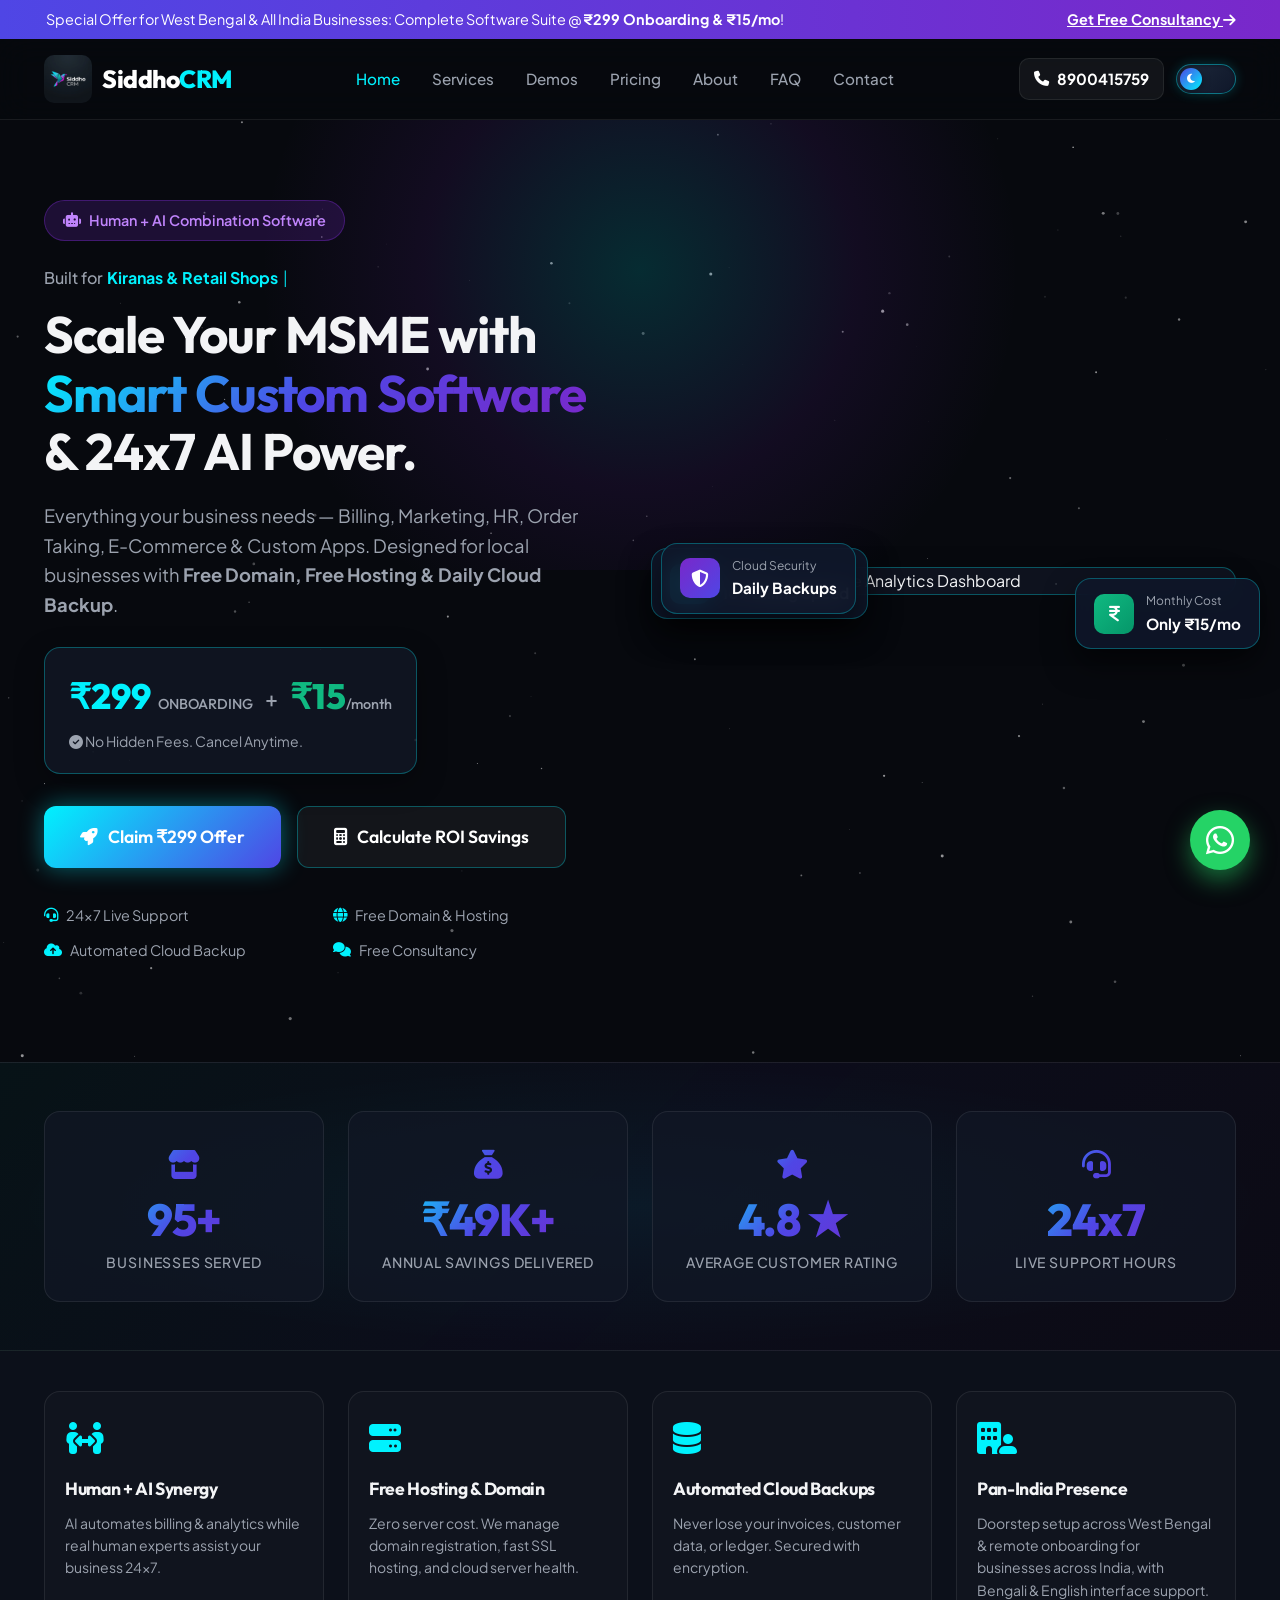
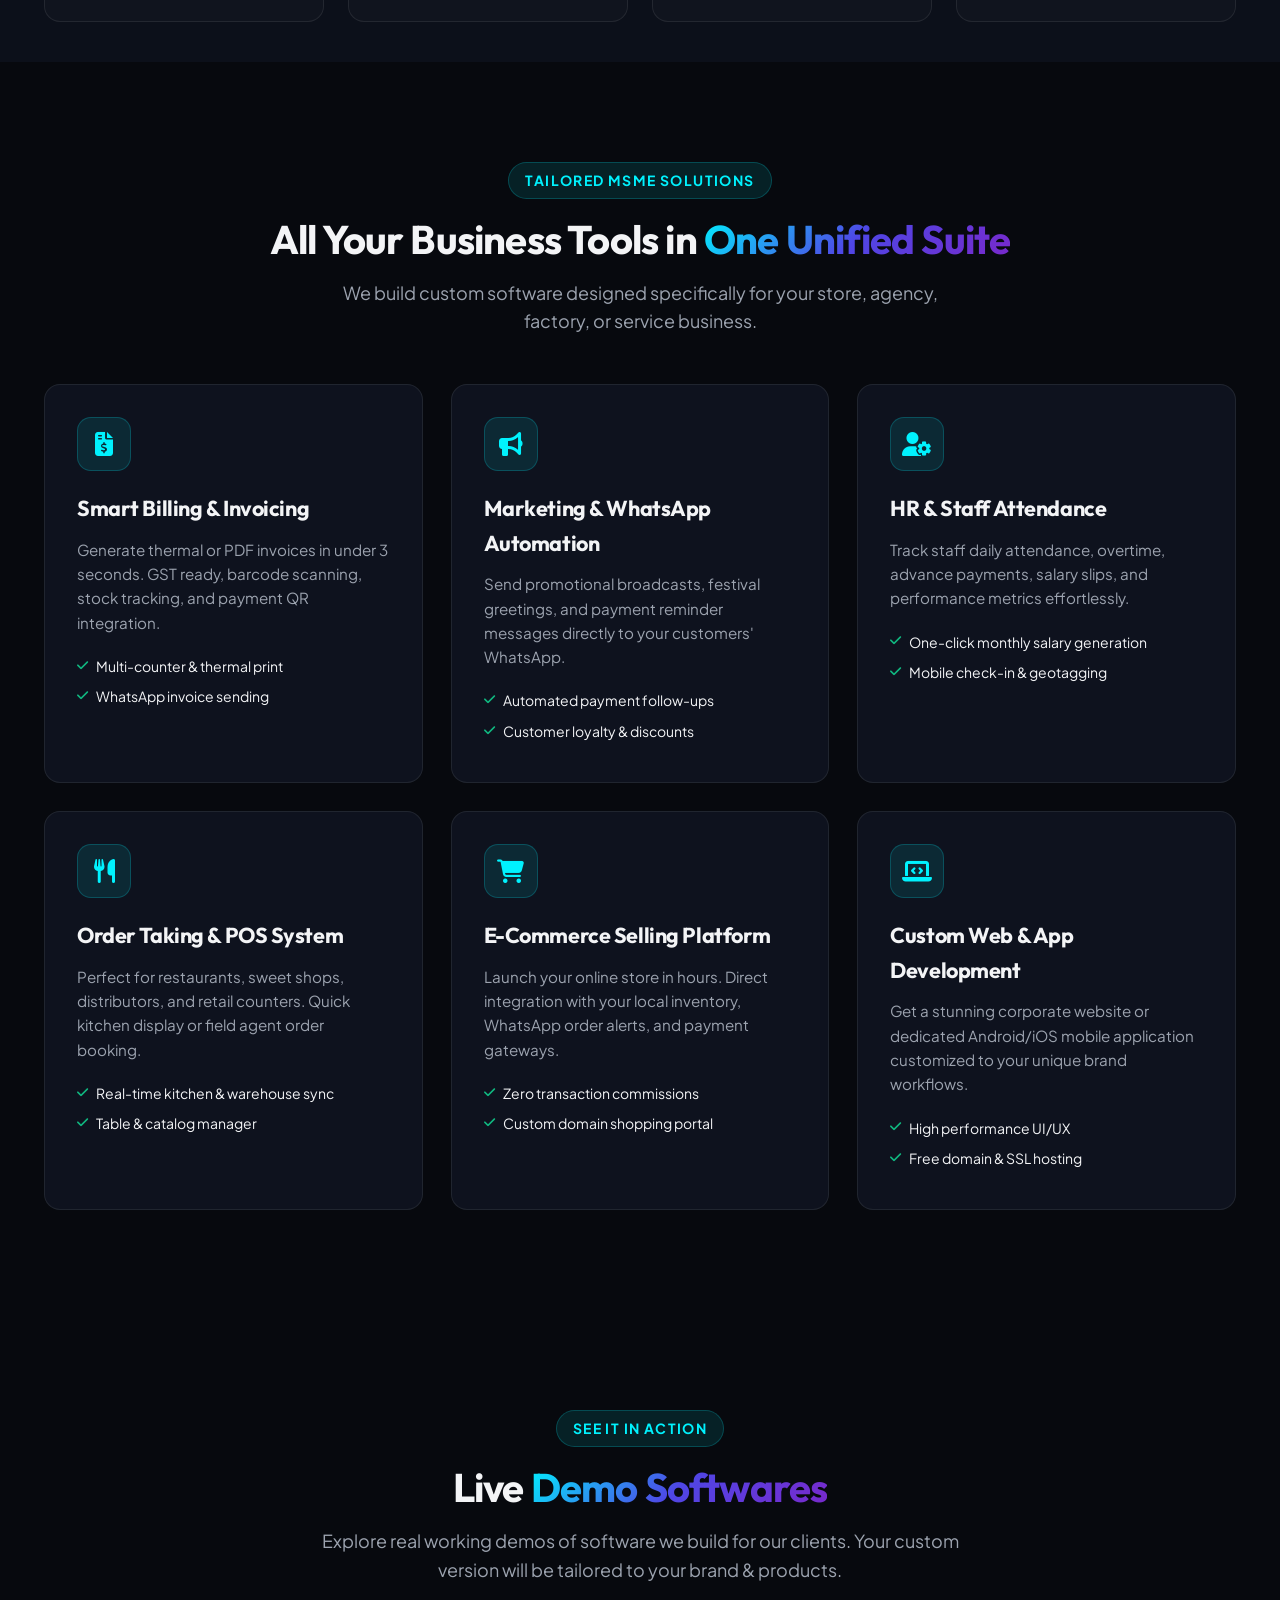
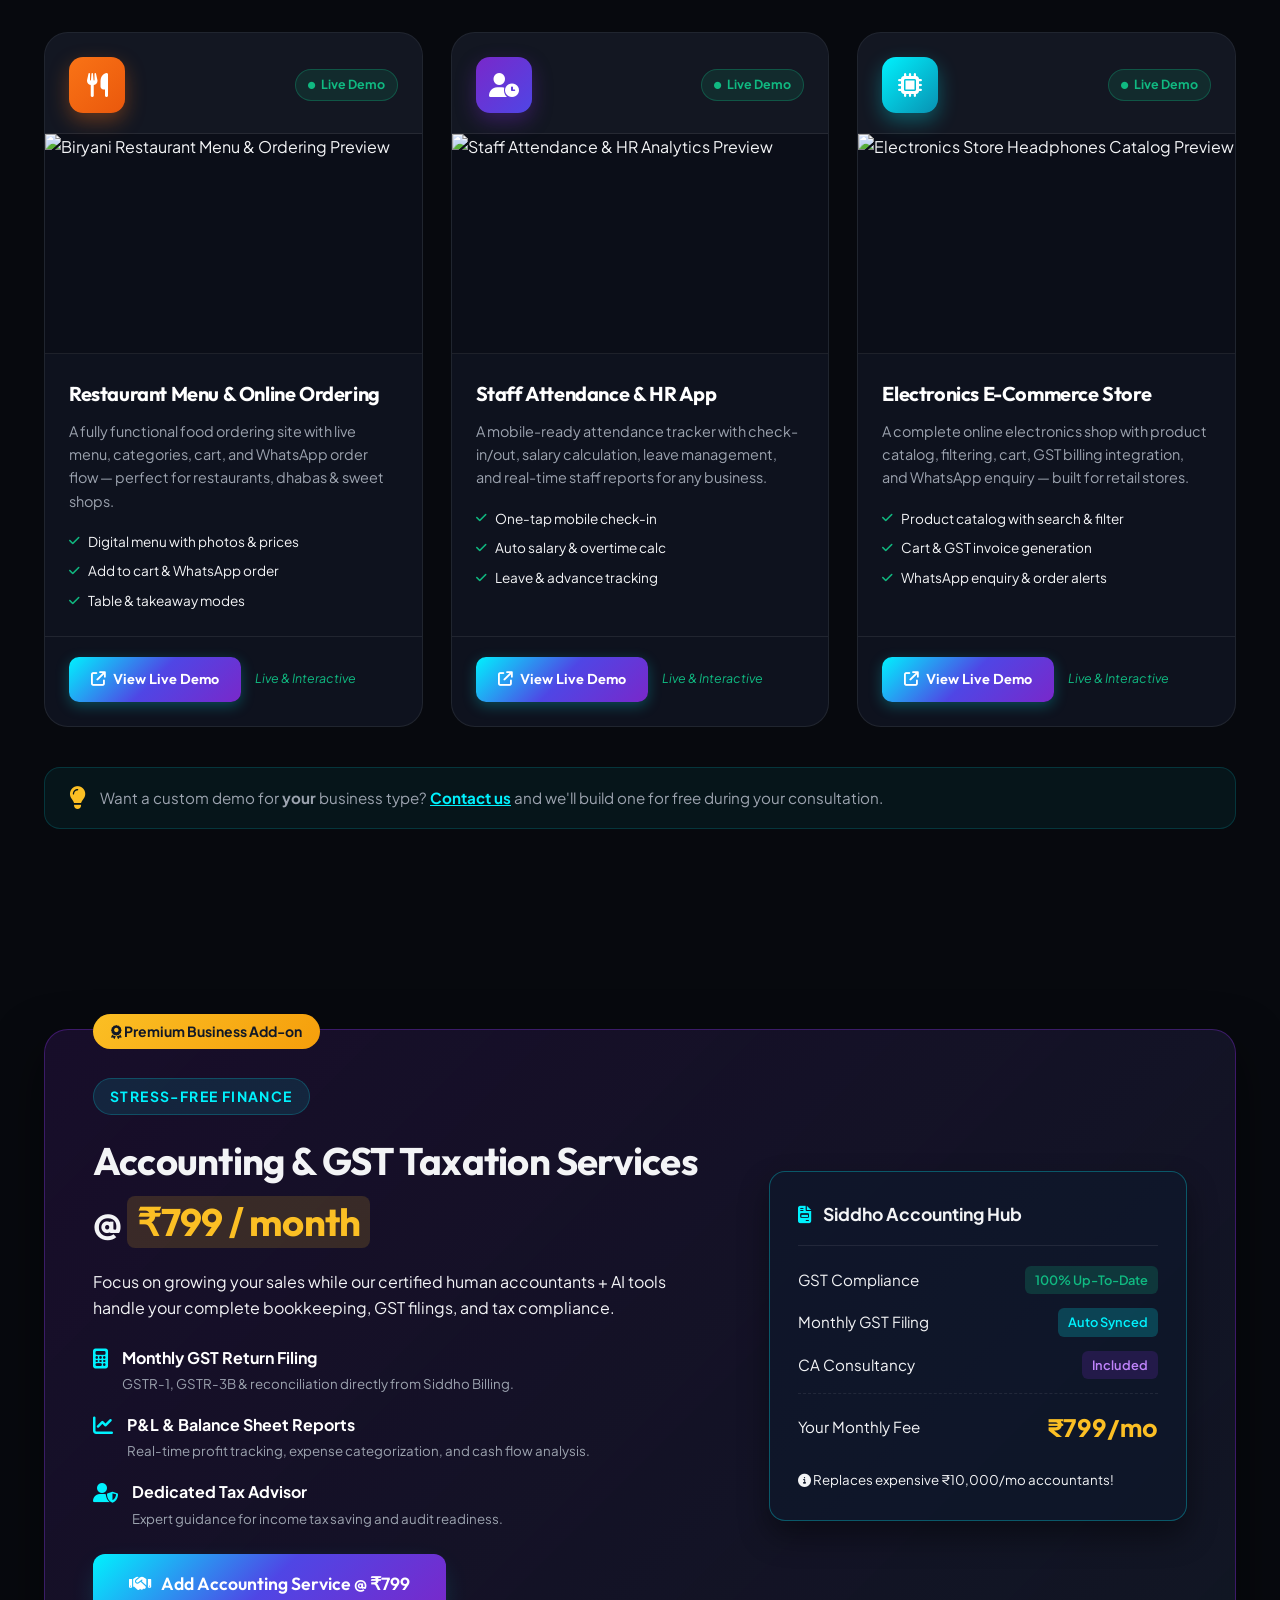
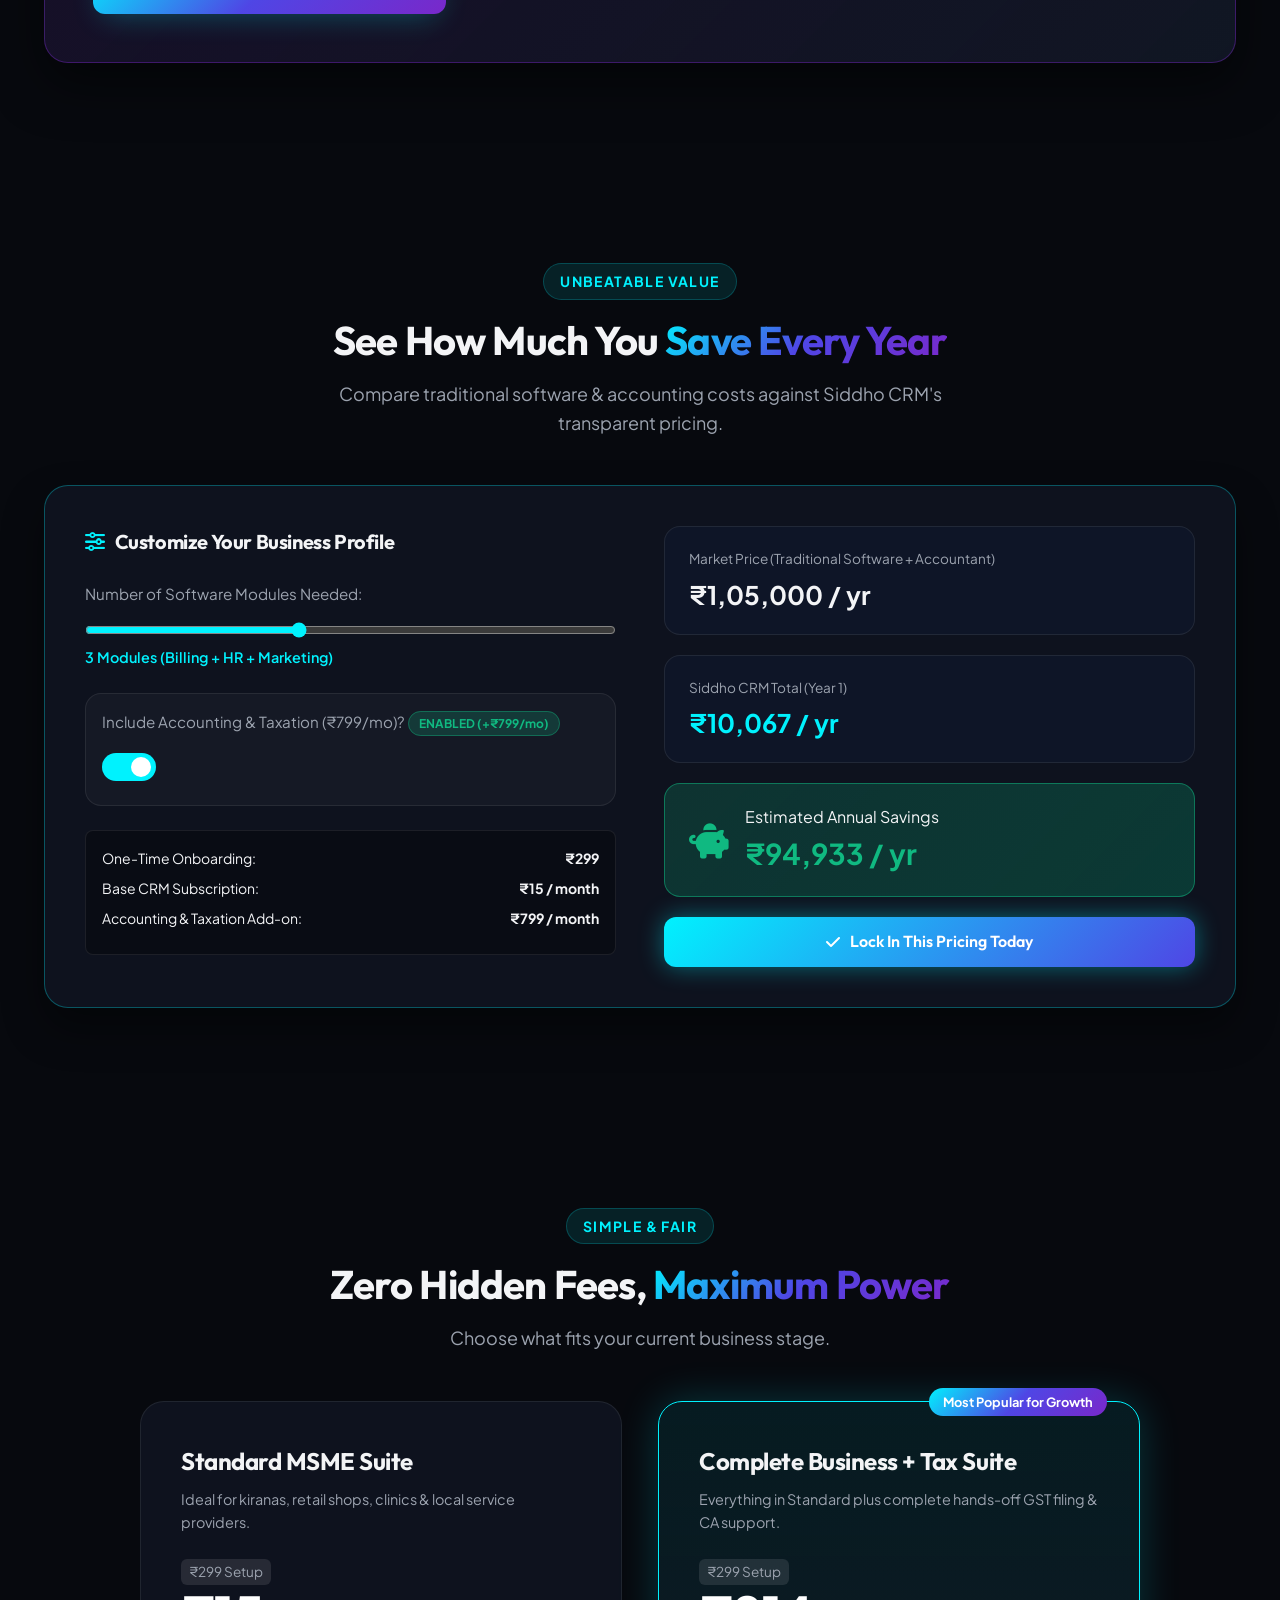
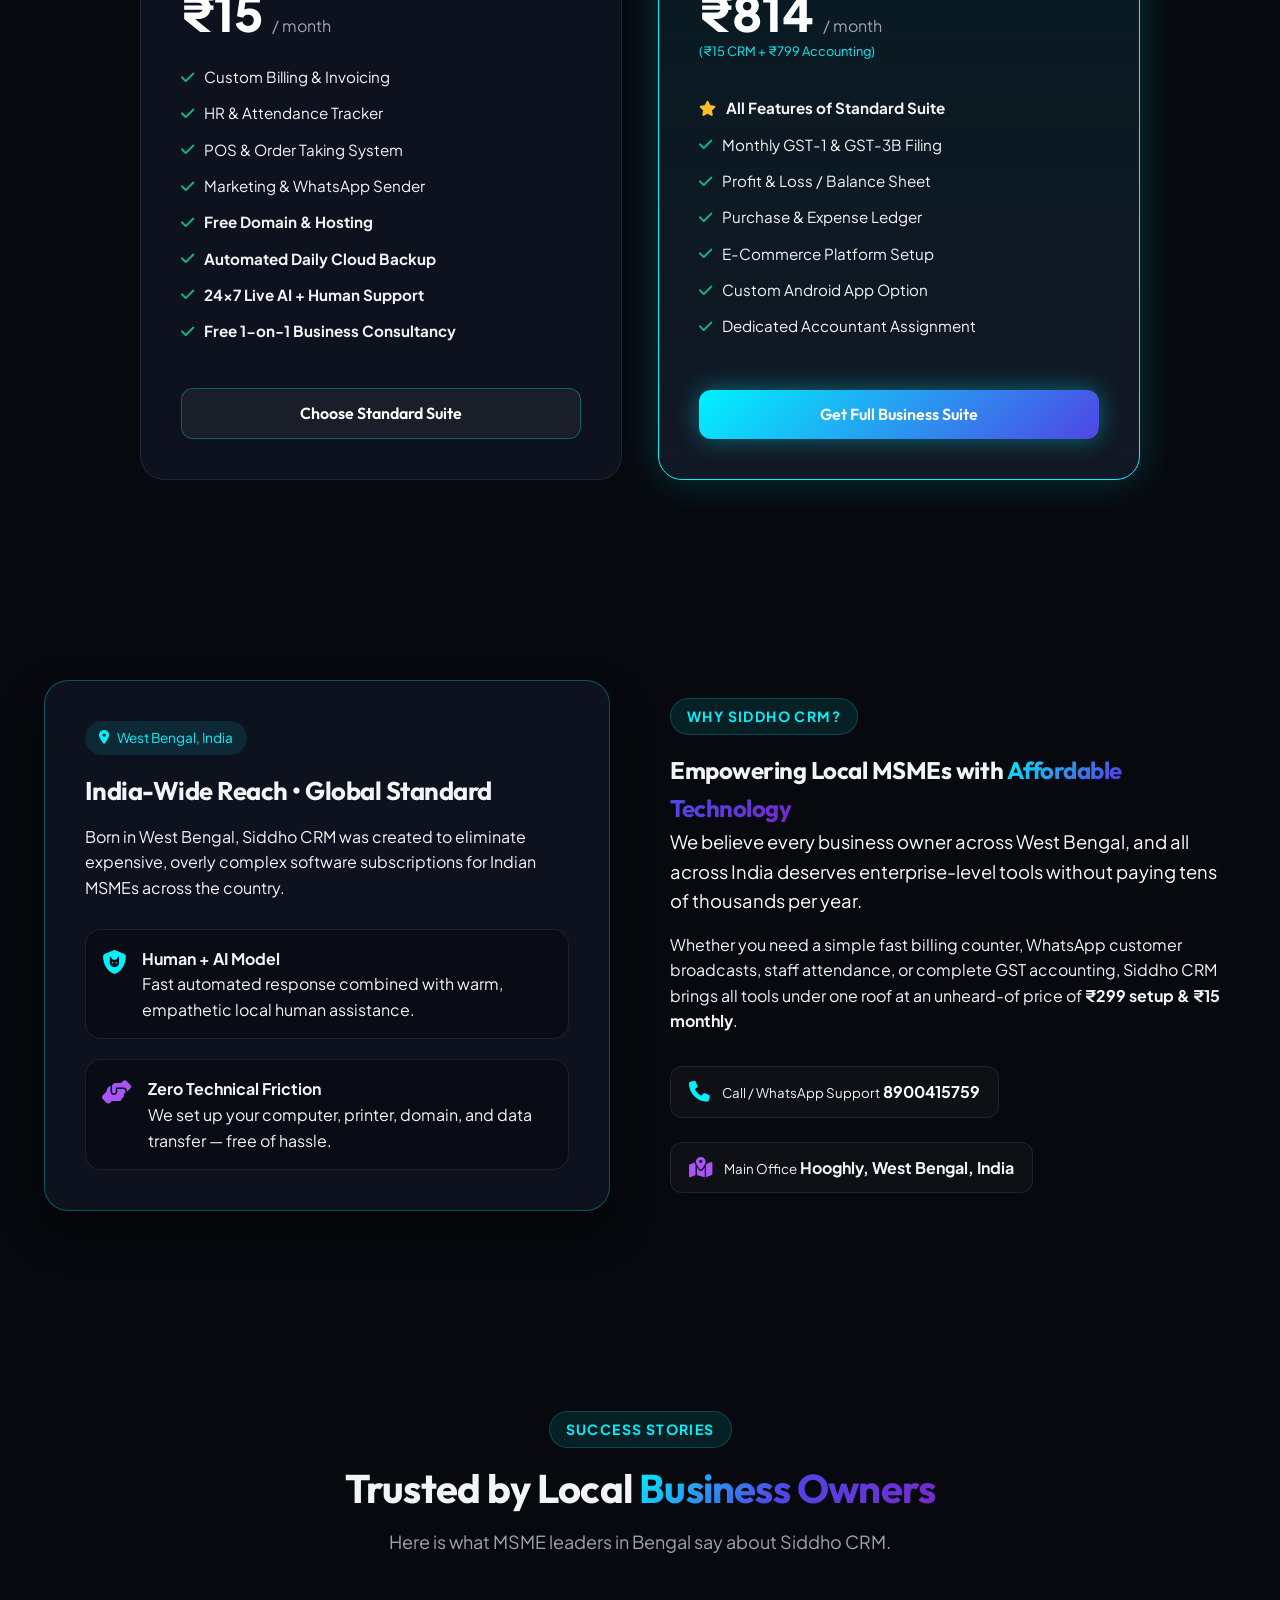
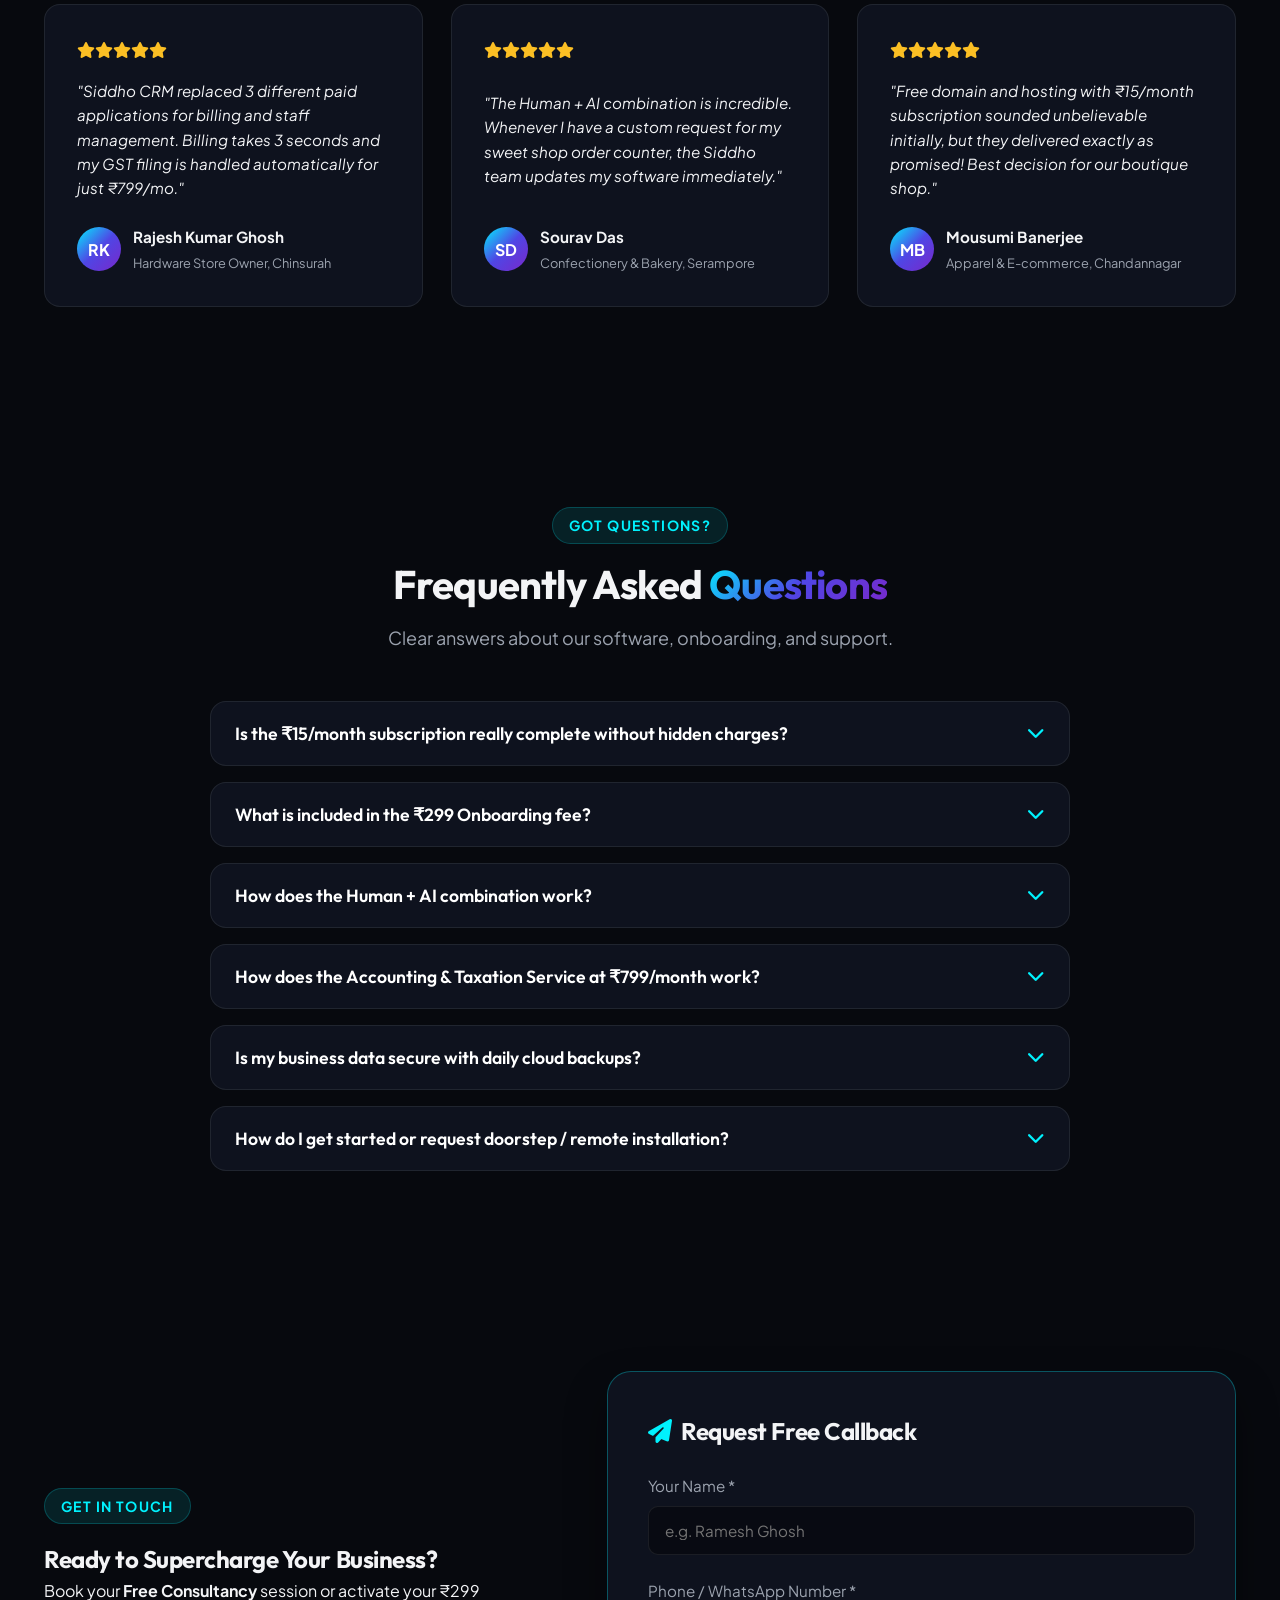
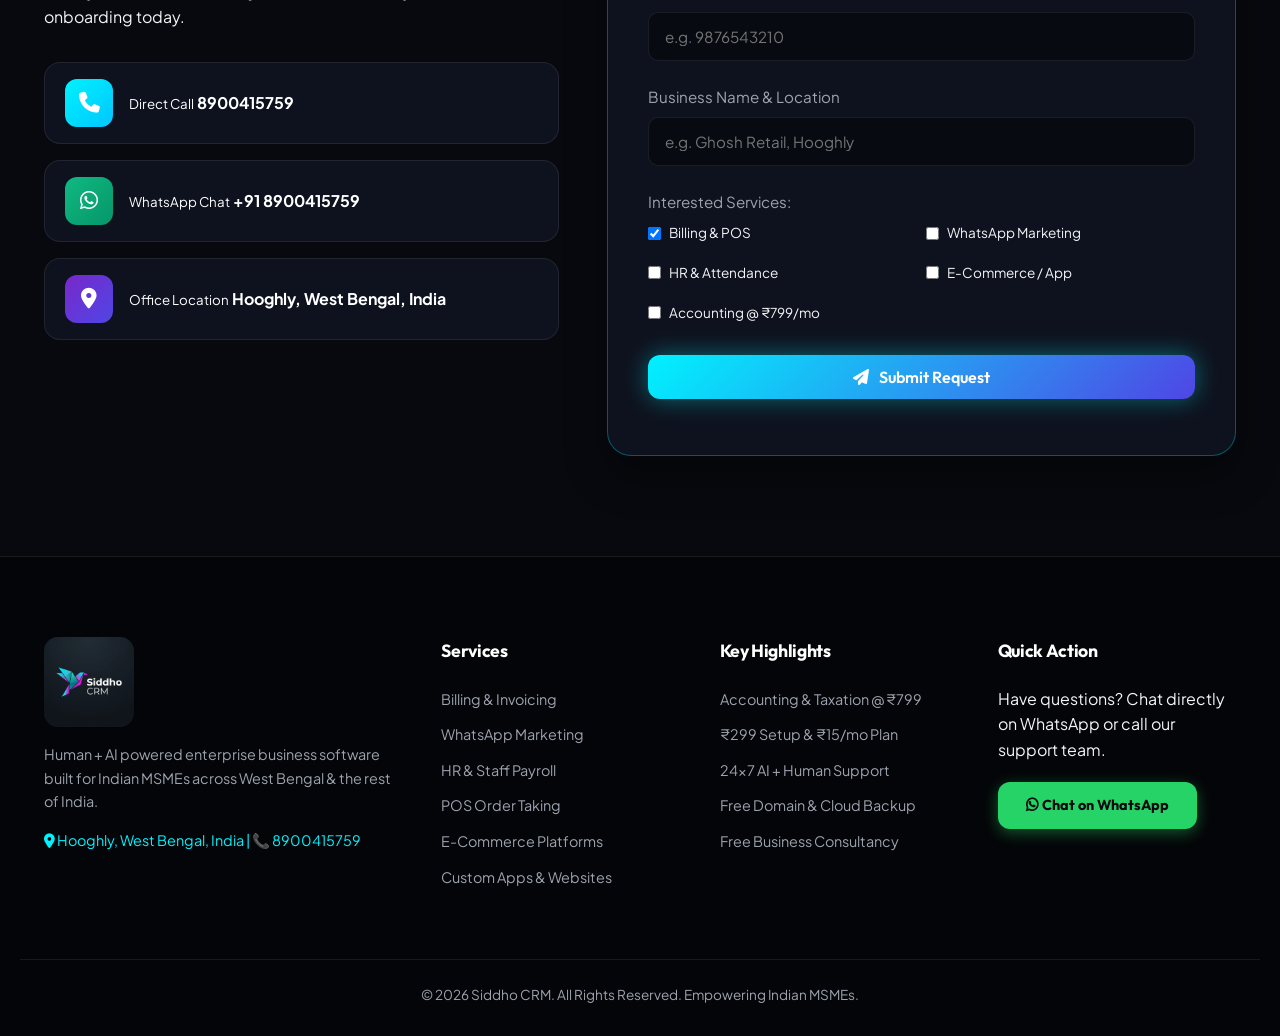
==== commit 1cd3f9d0: "Add files via upload" ====
--- a/index.html
+++ b/index.html
@@ -123,7 +123,7 @@
 
       <div class="hero-visual-content">
         <div class="hero-card-wrapper">
-          <img src="hero_dashboard.jpg" alt="Siddho CRM Dashboard" class="hero-dashboard-img">
+          <img src="https://images.unsplash.com/photo-1460925895917-afdab827c52f?q=80&w=1200&auto=format&fit=crop" alt="Siddho CRM Enterprise Analytics Dashboard" class="hero-dashboard-img">
           <div class="floating-stat stat-1">
             <div class="stat-icon bg-cyan"><i class="fa-solid fa-bolt"></i></div>
             <div>
@@ -318,6 +318,9 @@
               <i class="fa-solid fa-circle demo-live-dot"></i> Live Demo
             </div>
           </div>
+          <div class="demo-card-img">
+            <img src="https://images.unsplash.com/photo-1563379091339-03b21ab4a4f8?q=80&w=800&auto=format&fit=crop" alt="Biryani Restaurant Menu & Ordering Preview" loading="lazy">
+          </div>
           <div class="demo-card-body">
             <h3>Restaurant Menu &amp; Online Ordering</h3>
             <p>A fully functional food ordering site with live menu, categories, cart, and WhatsApp order flow — perfect for restaurants, dhabas &amp; sweet shops.</p>
@@ -328,10 +331,10 @@
             </ul>
           </div>
           <div class="demo-card-footer">
-            <a href="#" class="btn btn-demo" id="demo-btn-restaurant" target="_blank" rel="noopener">
+            <a href="../biriyani-restaurant/index.html" class="btn btn-demo" id="demo-btn-restaurant" target="_blank" rel="noopener">
               <i class="fa-solid fa-arrow-up-right-from-square"></i> View Live Demo
             </a>
-            <span class="demo-coming-soon">Link coming soon</span>
+            <span class="demo-coming-soon" style="color:var(--accent-green);">Live &amp; Interactive</span>
           </div>
         </div>
 
@@ -344,6 +347,9 @@
             <div class="demo-badge">
               <i class="fa-solid fa-circle demo-live-dot"></i> Live Demo
             </div>
+          </div>
+          <div class="demo-card-img">
+            <img src="https://images.unsplash.com/photo-1454165804606-c3d57bc86b40?q=80&w=800&auto=format&fit=crop" alt="Staff Attendance & HR Analytics Preview" loading="lazy">
           </div>
           <div class="demo-card-body">
             <h3>Staff Attendance &amp; HR App</h3>
@@ -355,10 +361,10 @@
             </ul>
           </div>
           <div class="demo-card-footer">
-            <a href="#" class="btn btn-demo" id="demo-btn-attendance" target="_blank" rel="noopener">
+            <a href="../attendance-app/index.html" class="btn btn-demo" id="demo-btn-attendance" target="_blank" rel="noopener">
               <i class="fa-solid fa-arrow-up-right-from-square"></i> View Live Demo
             </a>
-            <span class="demo-coming-soon">Link coming soon</span>
+            <span class="demo-coming-soon" style="color:var(--accent-green);">Live &amp; Interactive</span>
           </div>
         </div>
 
@@ -371,6 +377,9 @@
             <div class="demo-badge">
               <i class="fa-solid fa-circle demo-live-dot"></i> Live Demo
             </div>
+          </div>
+          <div class="demo-card-img">
+            <img src="https://images.unsplash.com/photo-1505740420928-5e560c06d30e?q=80&w=800&auto=format&fit=crop" alt="Electronics Store Headphones Catalog Preview" loading="lazy">
           </div>
           <div class="demo-card-body">
             <h3>Electronics E-Commerce Store</h3>
@@ -382,10 +391,10 @@
             </ul>
           </div>
           <div class="demo-card-footer">
-            <a href="#" class="btn btn-demo" id="demo-btn-electronics" target="_blank" rel="noopener">
+            <a href="../headphones-store/index.html" class="btn btn-demo" id="demo-btn-electronics" target="_blank" rel="noopener">
               <i class="fa-solid fa-arrow-up-right-from-square"></i> View Live Demo
             </a>
-            <span class="demo-coming-soon">Link coming soon</span>
+            <span class="demo-coming-soon" style="color:var(--accent-green);">Live &amp; Interactive</span>
           </div>
         </div>
 
--- a/styles.css
+++ b/styles.css
@@ -912,6 +912,27 @@
   50%       { opacity: 0.4; transform: scale(0.7); }
 }
 
+.demo-card-img {
+  width: 100%;
+  height: 220px;
+  overflow: hidden;
+  position: relative;
+  background: rgba(0, 0, 0, 0.2);
+  border-bottom: 1px solid var(--border-glass);
+}
+
+.demo-card-img img {
+  width: 100%;
+  height: 100%;
+  object-fit: cover;
+  display: block;
+  transition: transform 0.6s cubic-bezier(0.16,1,0.3,1);
+}
+
+.demo-card:hover .demo-card-img img {
+  transform: scale(1.08);
+}
+
 /* Card body */
 .demo-card-body {
   flex: 1;
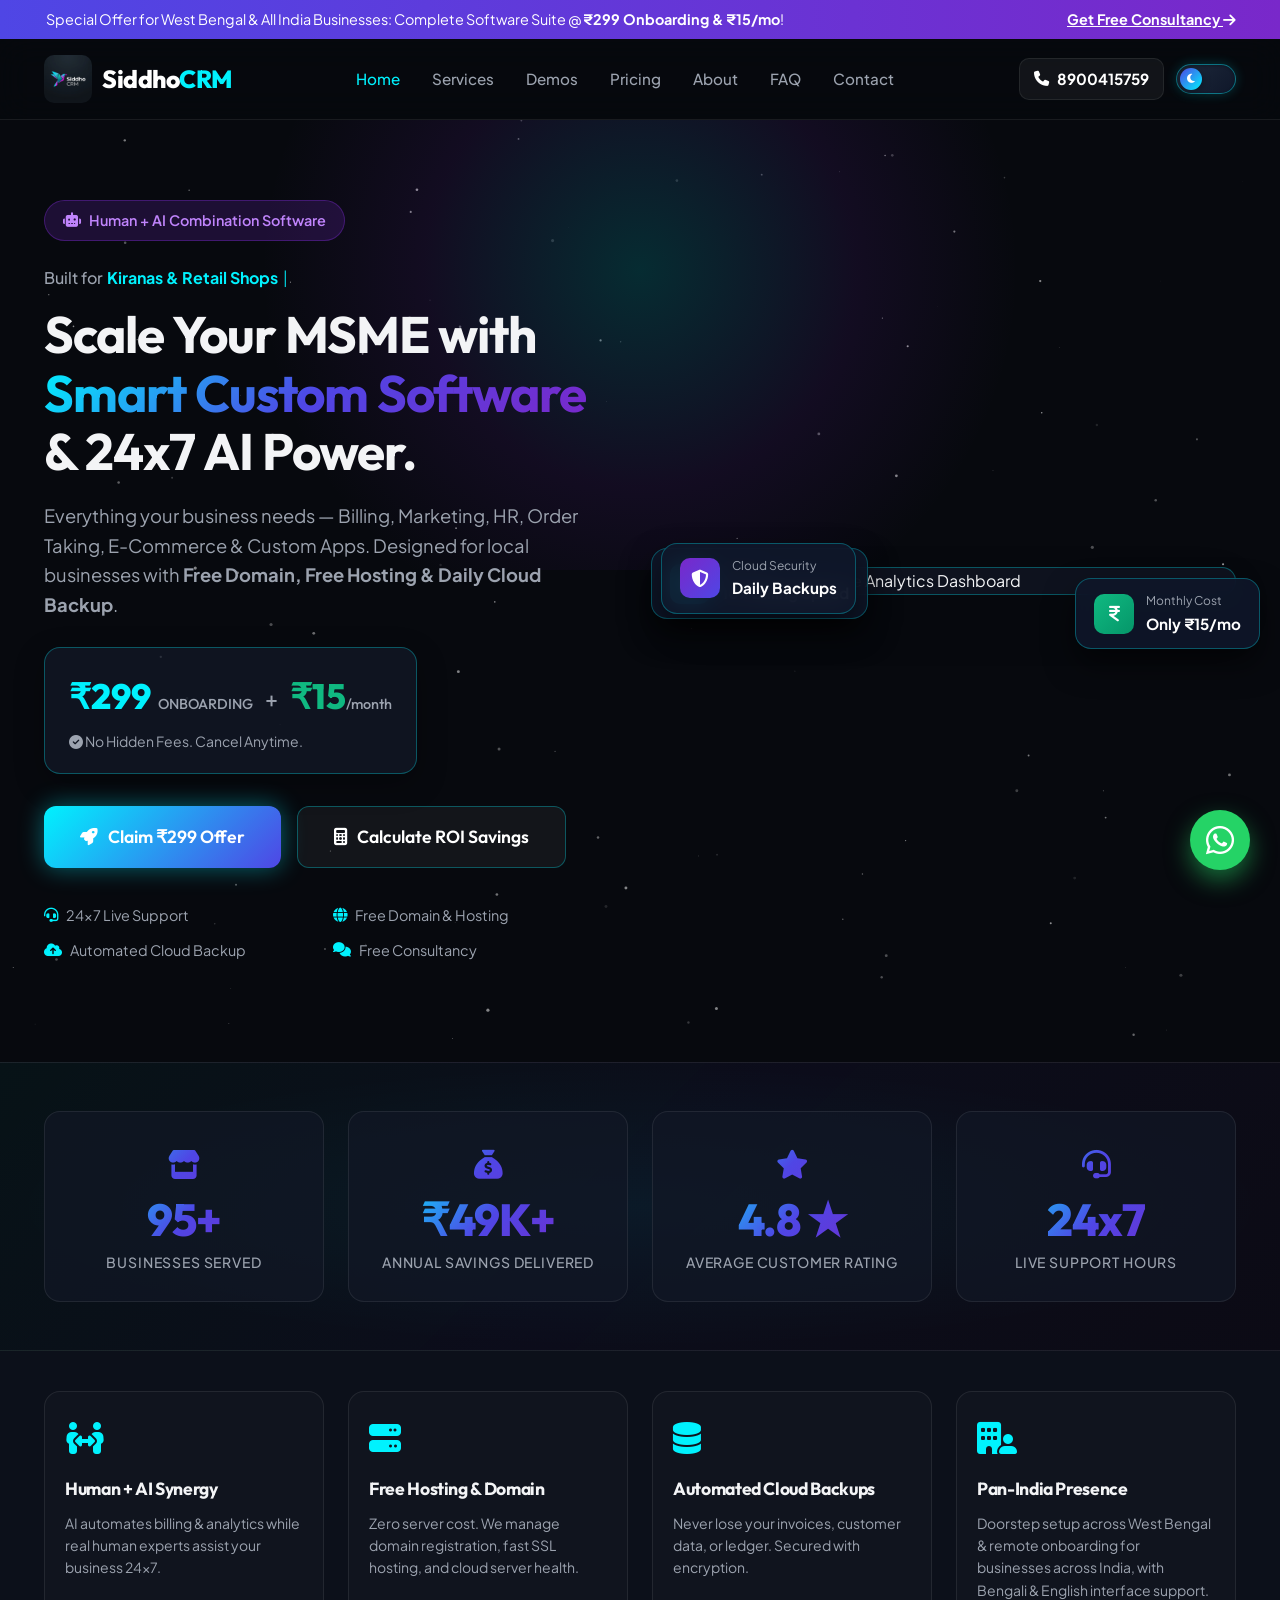
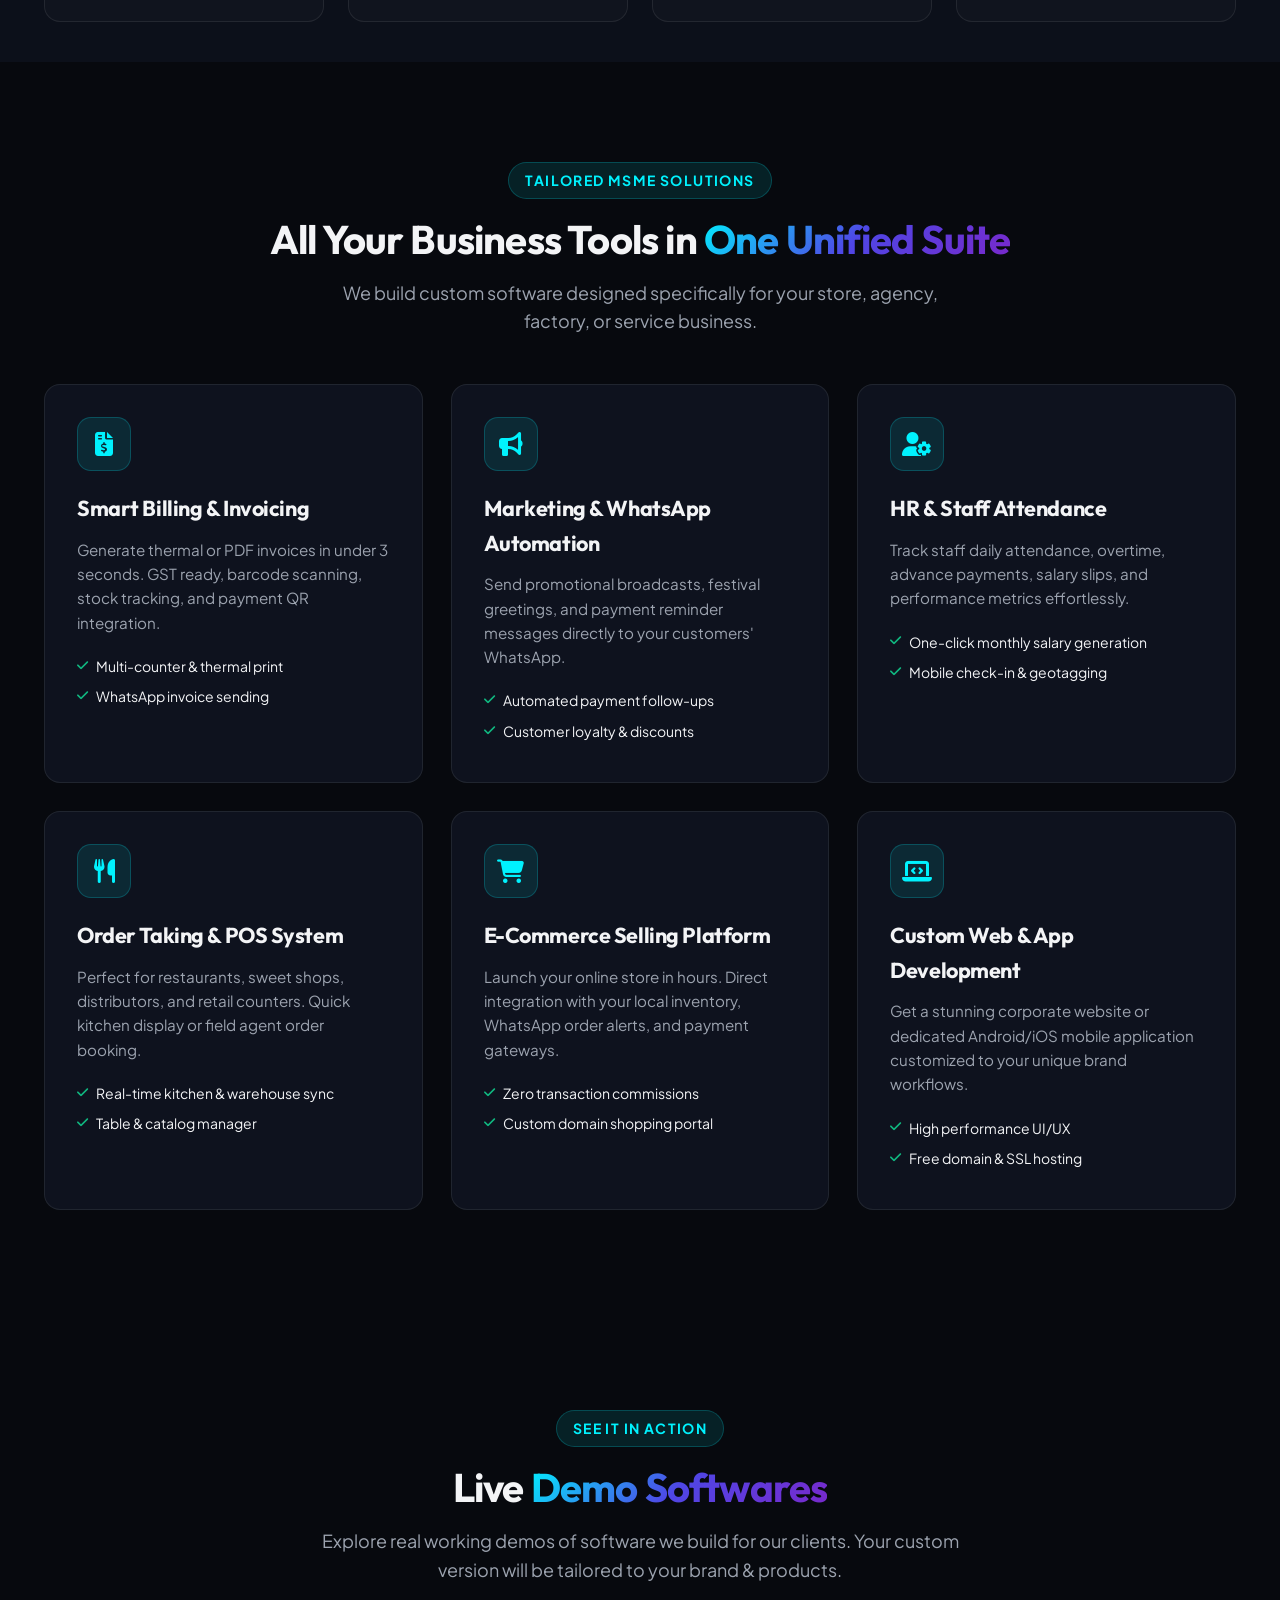
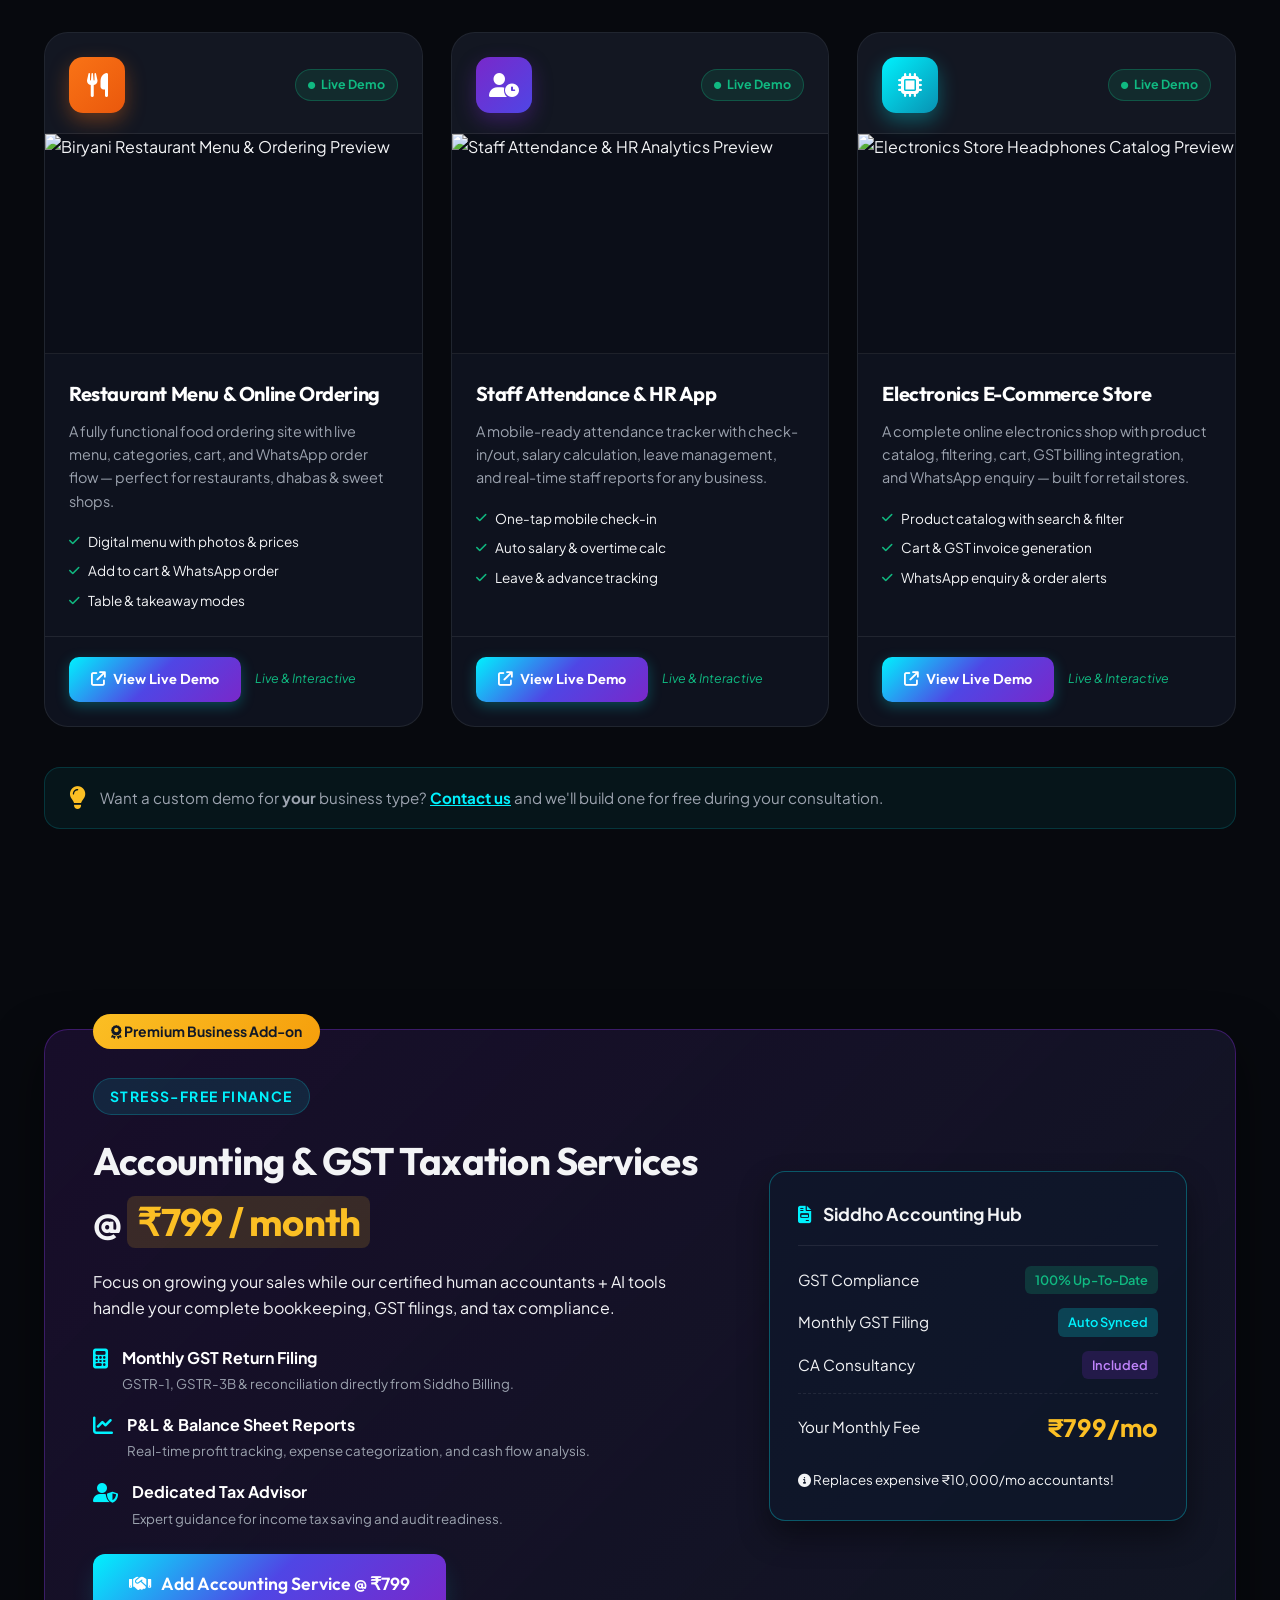
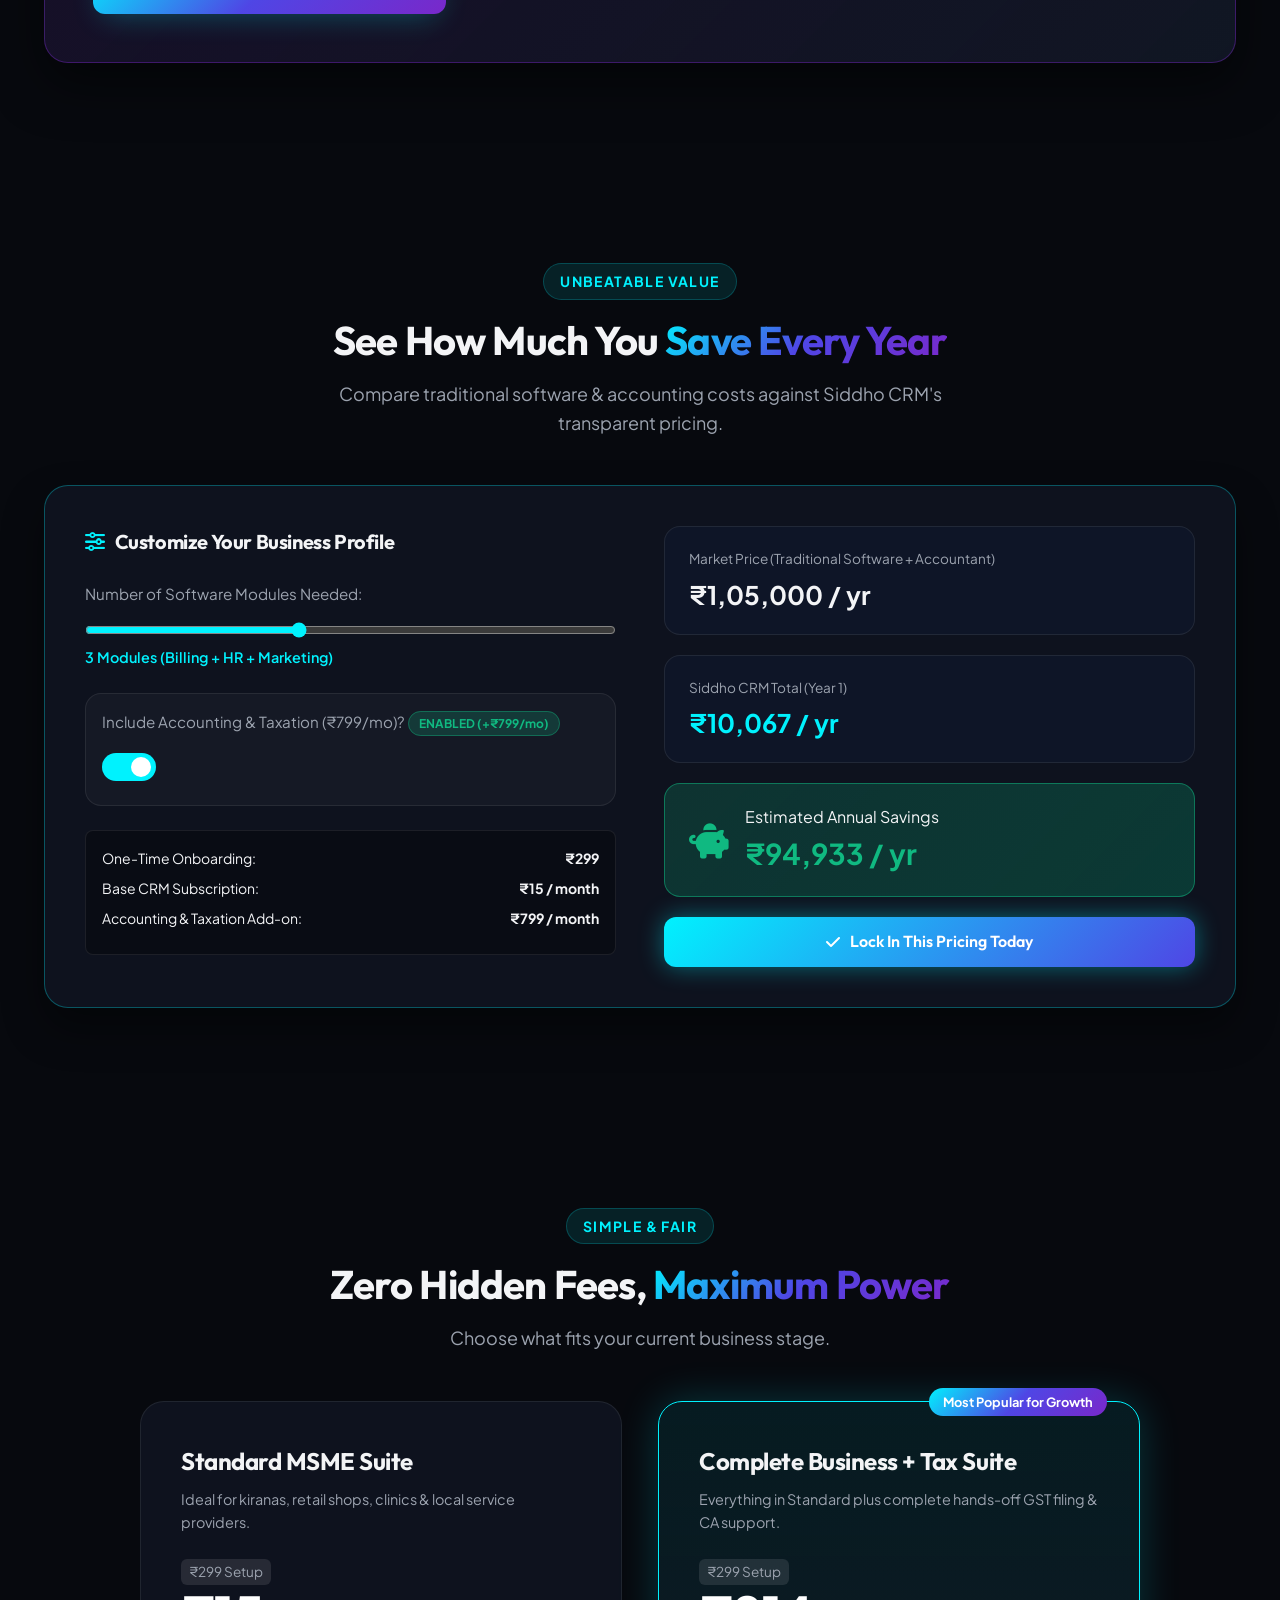
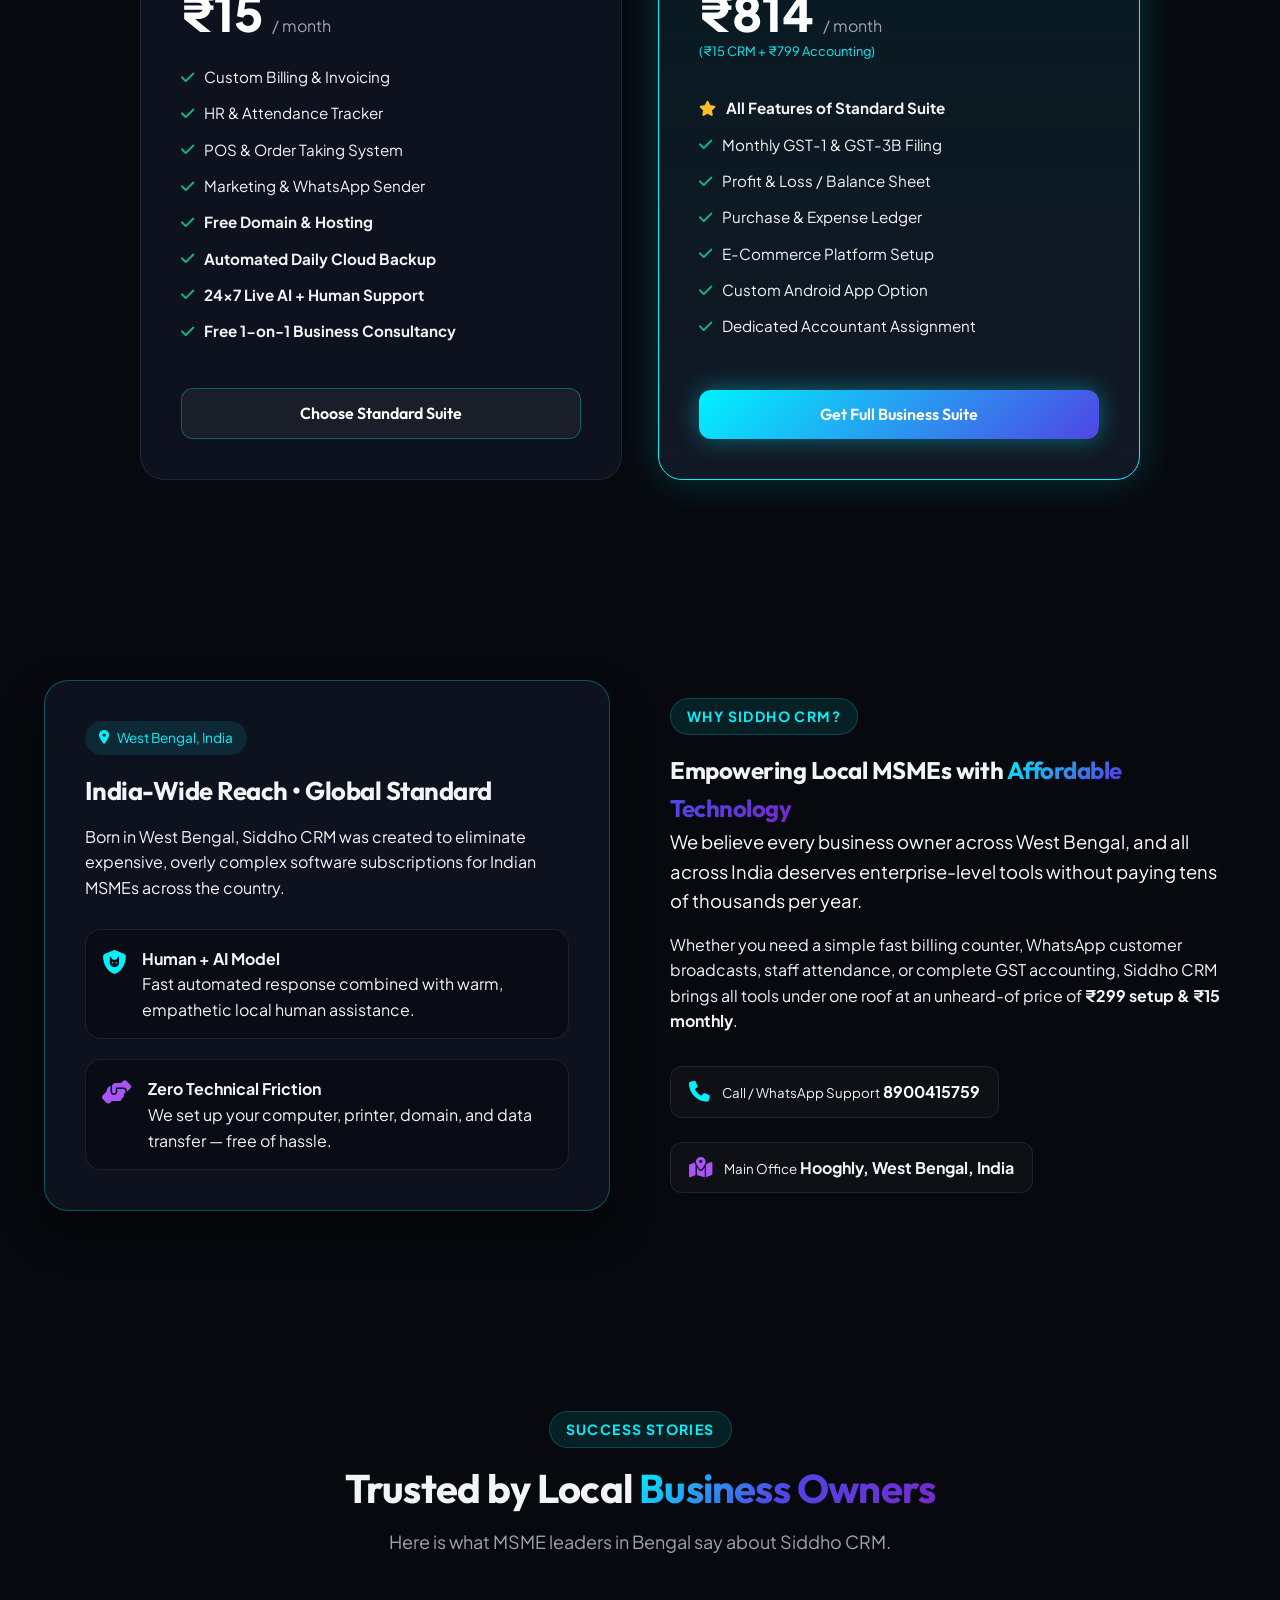
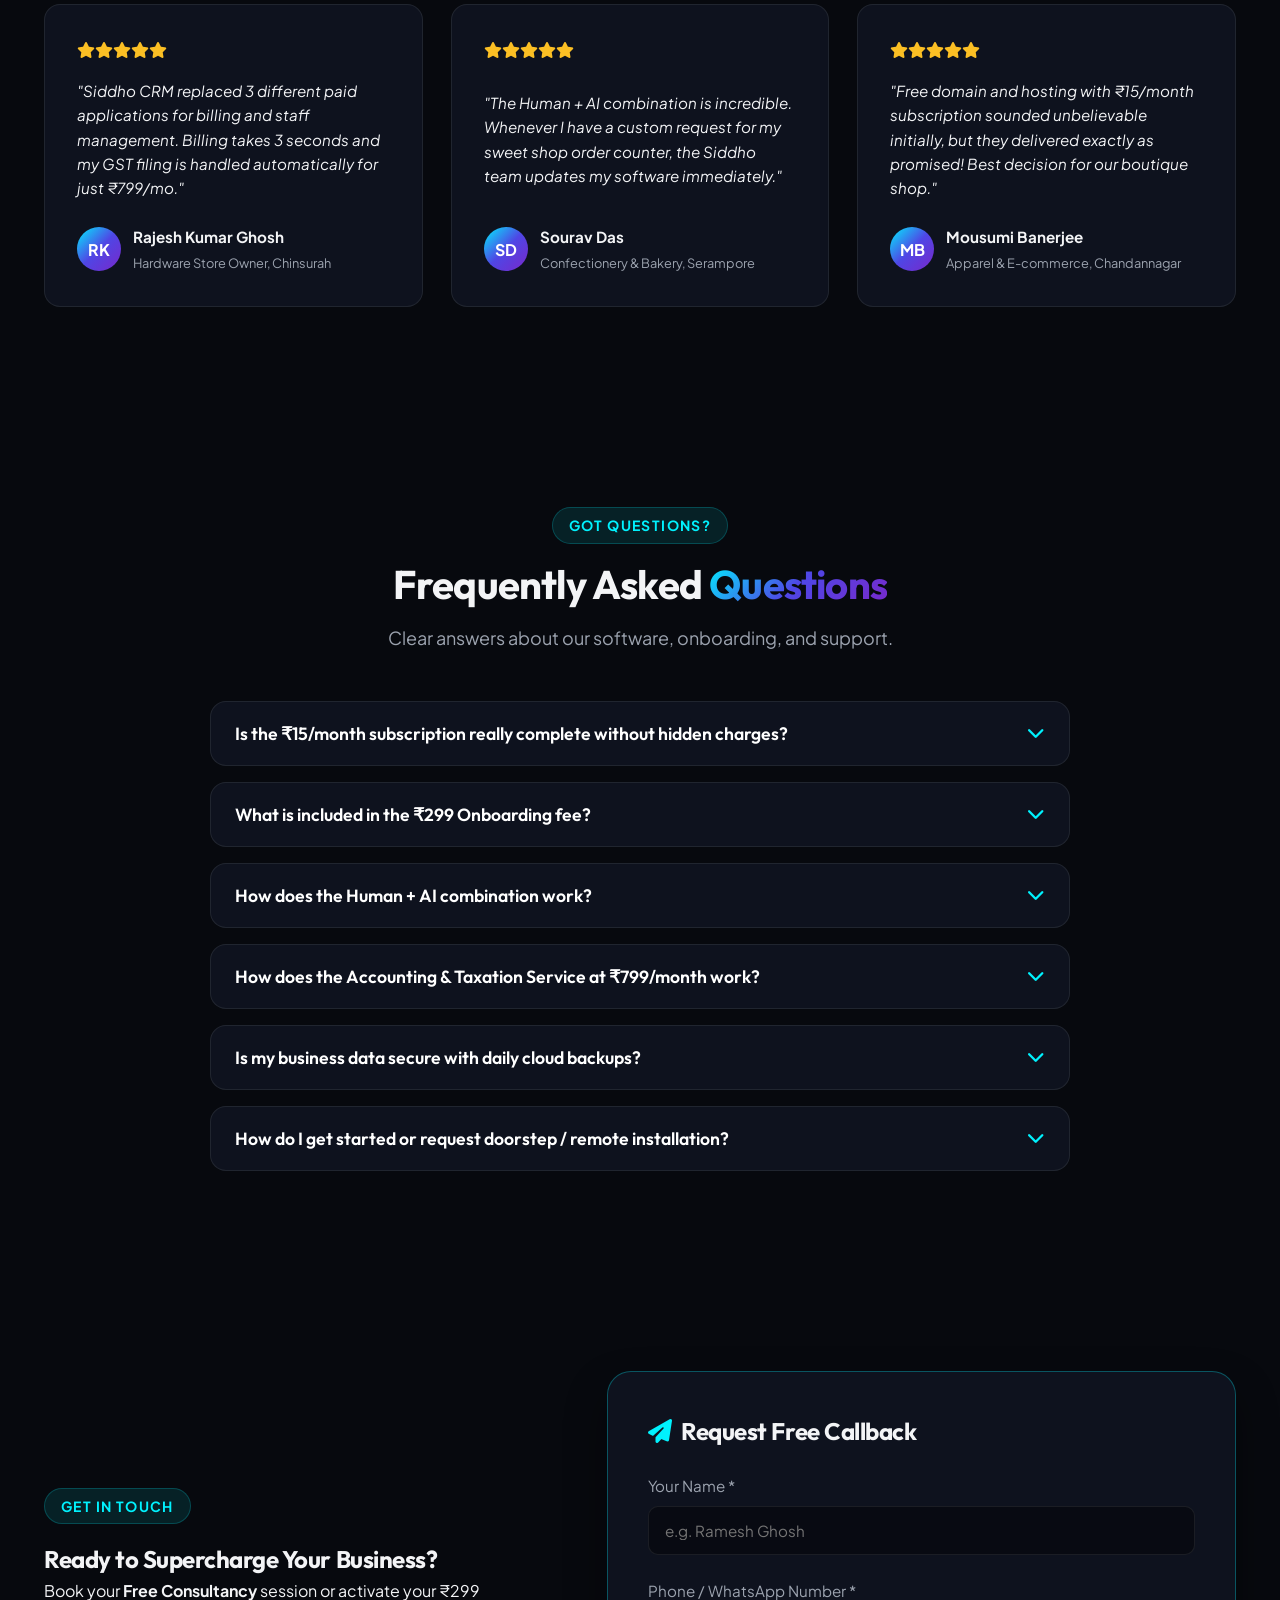
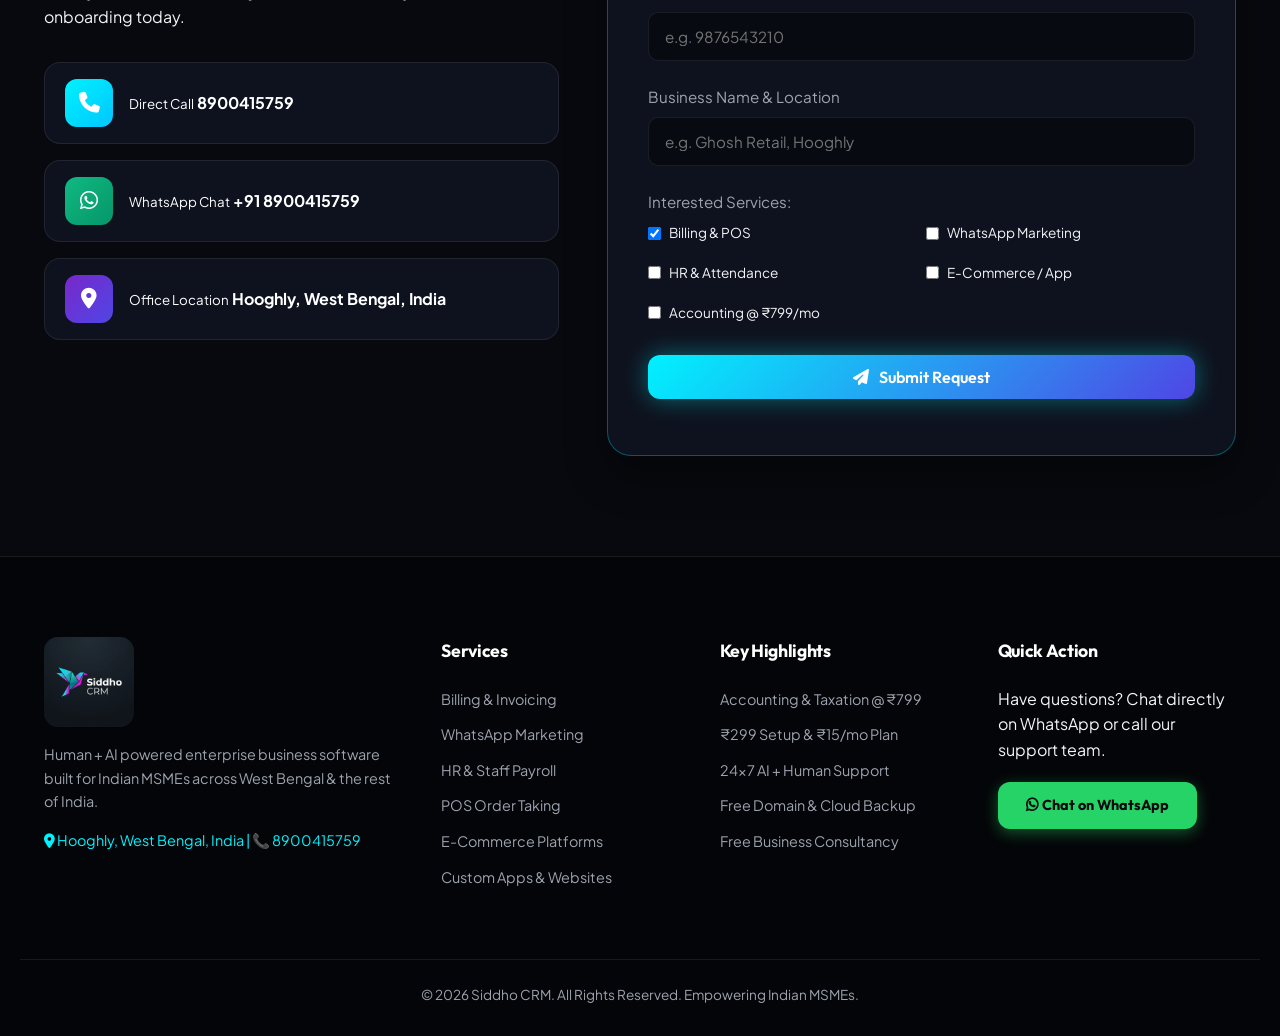
==== commit cb6387f6: "Add files via upload" ====
--- a/index.html
+++ b/index.html
@@ -331,7 +331,7 @@
             </ul>
           </div>
           <div class="demo-card-footer">
-            <a href="../biriyani-restaurant/index.html" class="btn btn-demo" id="demo-btn-restaurant" target="_blank" rel="noopener">
+            <a href="https://siddhocrm.online/demorest/" class="btn btn-demo" id="demo-btn-restaurant" target="_blank" rel="noopener">
               <i class="fa-solid fa-arrow-up-right-from-square"></i> View Live Demo
             </a>
             <span class="demo-coming-soon" style="color:var(--accent-green);">Live &amp; Interactive</span>
@@ -361,7 +361,7 @@
             </ul>
           </div>
           <div class="demo-card-footer">
-            <a href="../attendance-app/index.html" class="btn btn-demo" id="demo-btn-attendance" target="_blank" rel="noopener">
+            <a href="https://siddhocrm.online/demoat/" class="btn btn-demo" id="demo-btn-attendance" target="_blank" rel="noopener">
               <i class="fa-solid fa-arrow-up-right-from-square"></i> View Live Demo
             </a>
             <span class="demo-coming-soon" style="color:var(--accent-green);">Live &amp; Interactive</span>
@@ -391,7 +391,7 @@
             </ul>
           </div>
           <div class="demo-card-footer">
-            <a href="../headphones-store/index.html" class="btn btn-demo" id="demo-btn-electronics" target="_blank" rel="noopener">
+            <a href="https://siddhocrm.online/demoshop/" class="btn btn-demo" id="demo-btn-electronics" target="_blank" rel="noopener">
               <i class="fa-solid fa-arrow-up-right-from-square"></i> View Live Demo
             </a>
             <span class="demo-coming-soon" style="color:var(--accent-green);">Live &amp; Interactive</span>
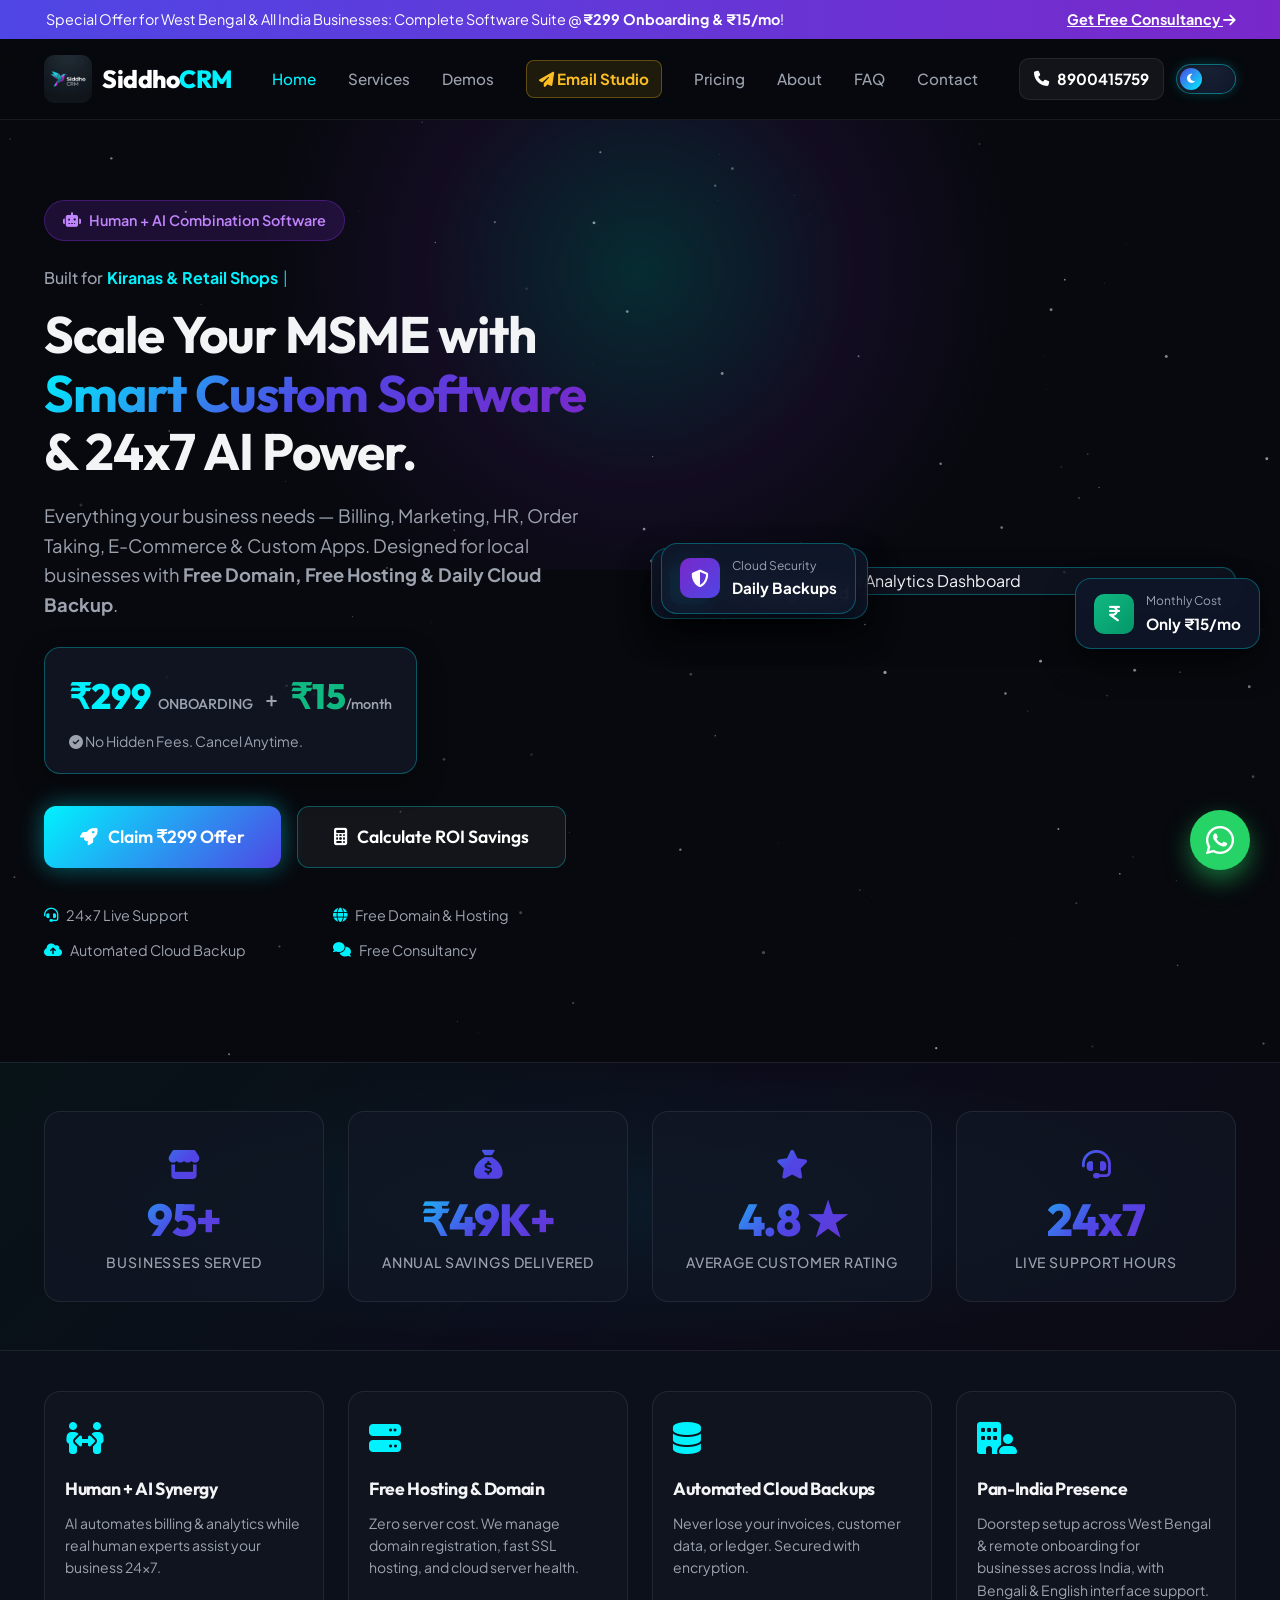
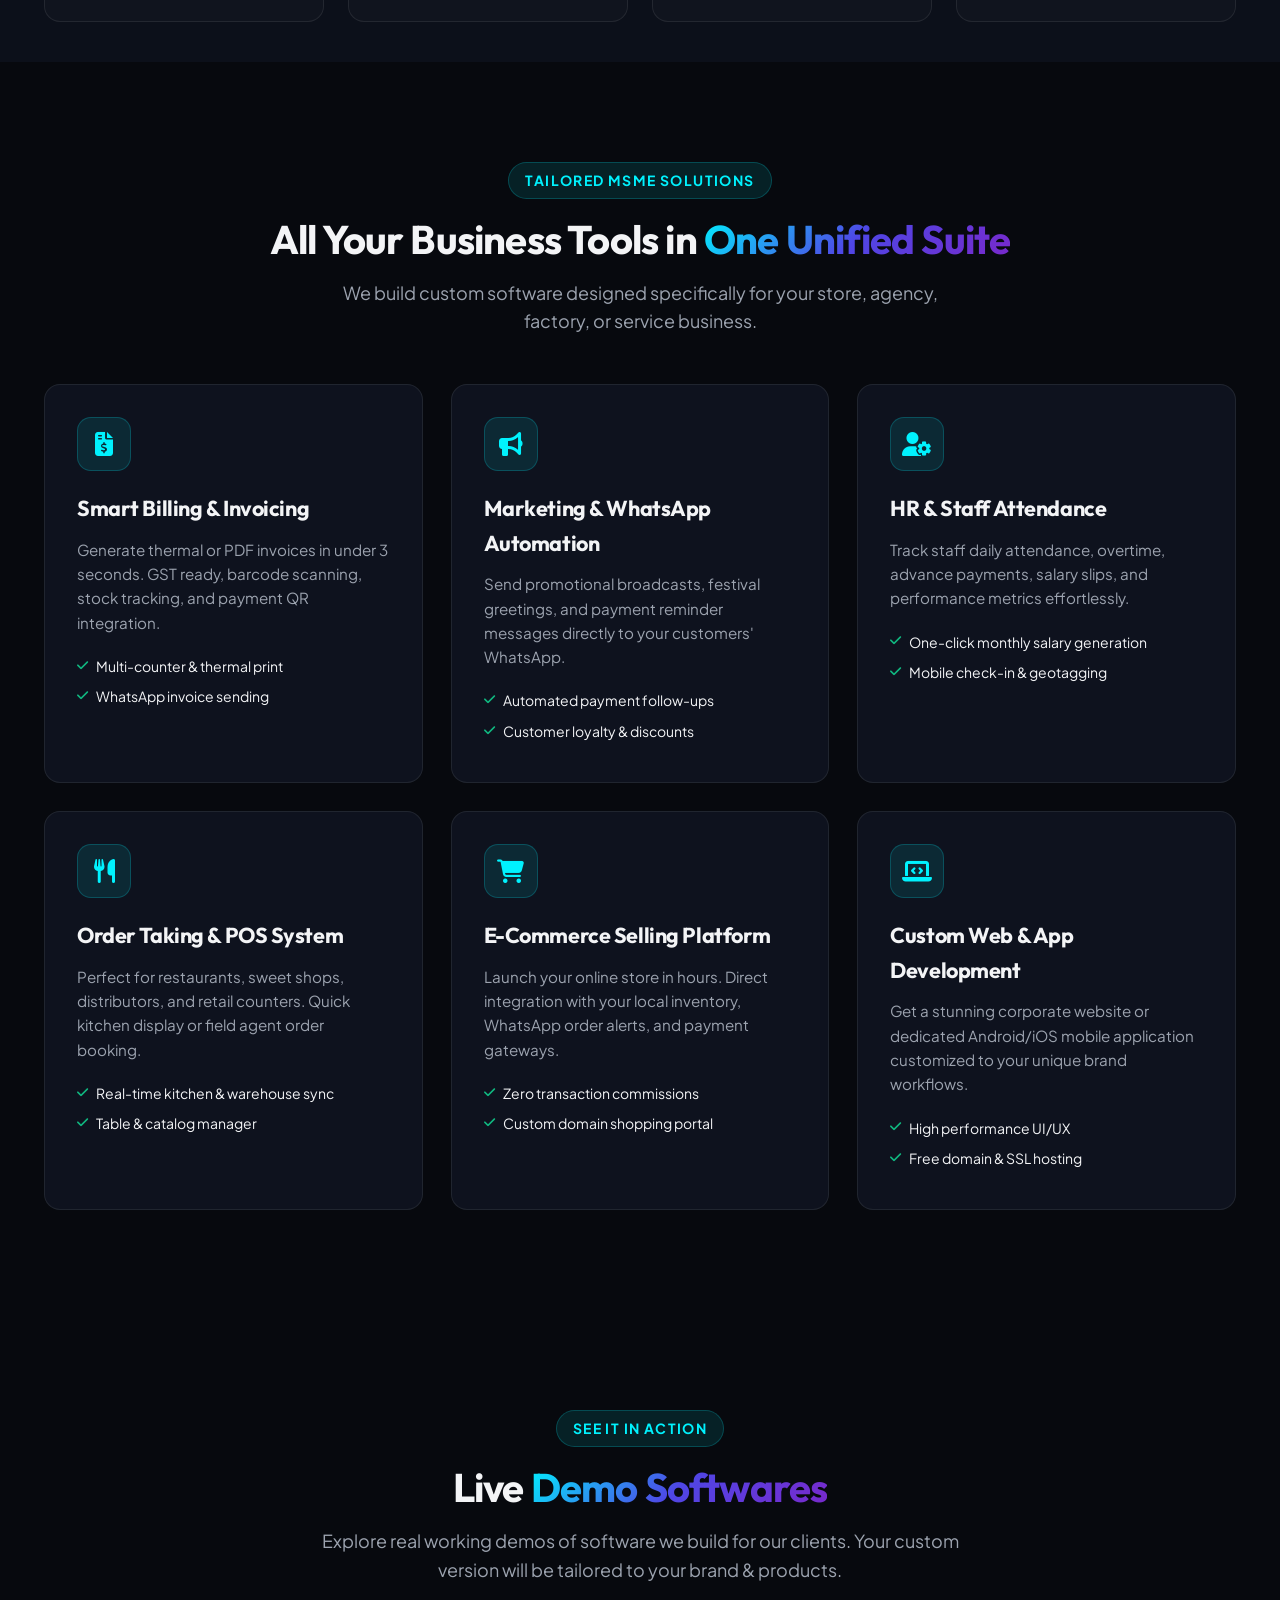
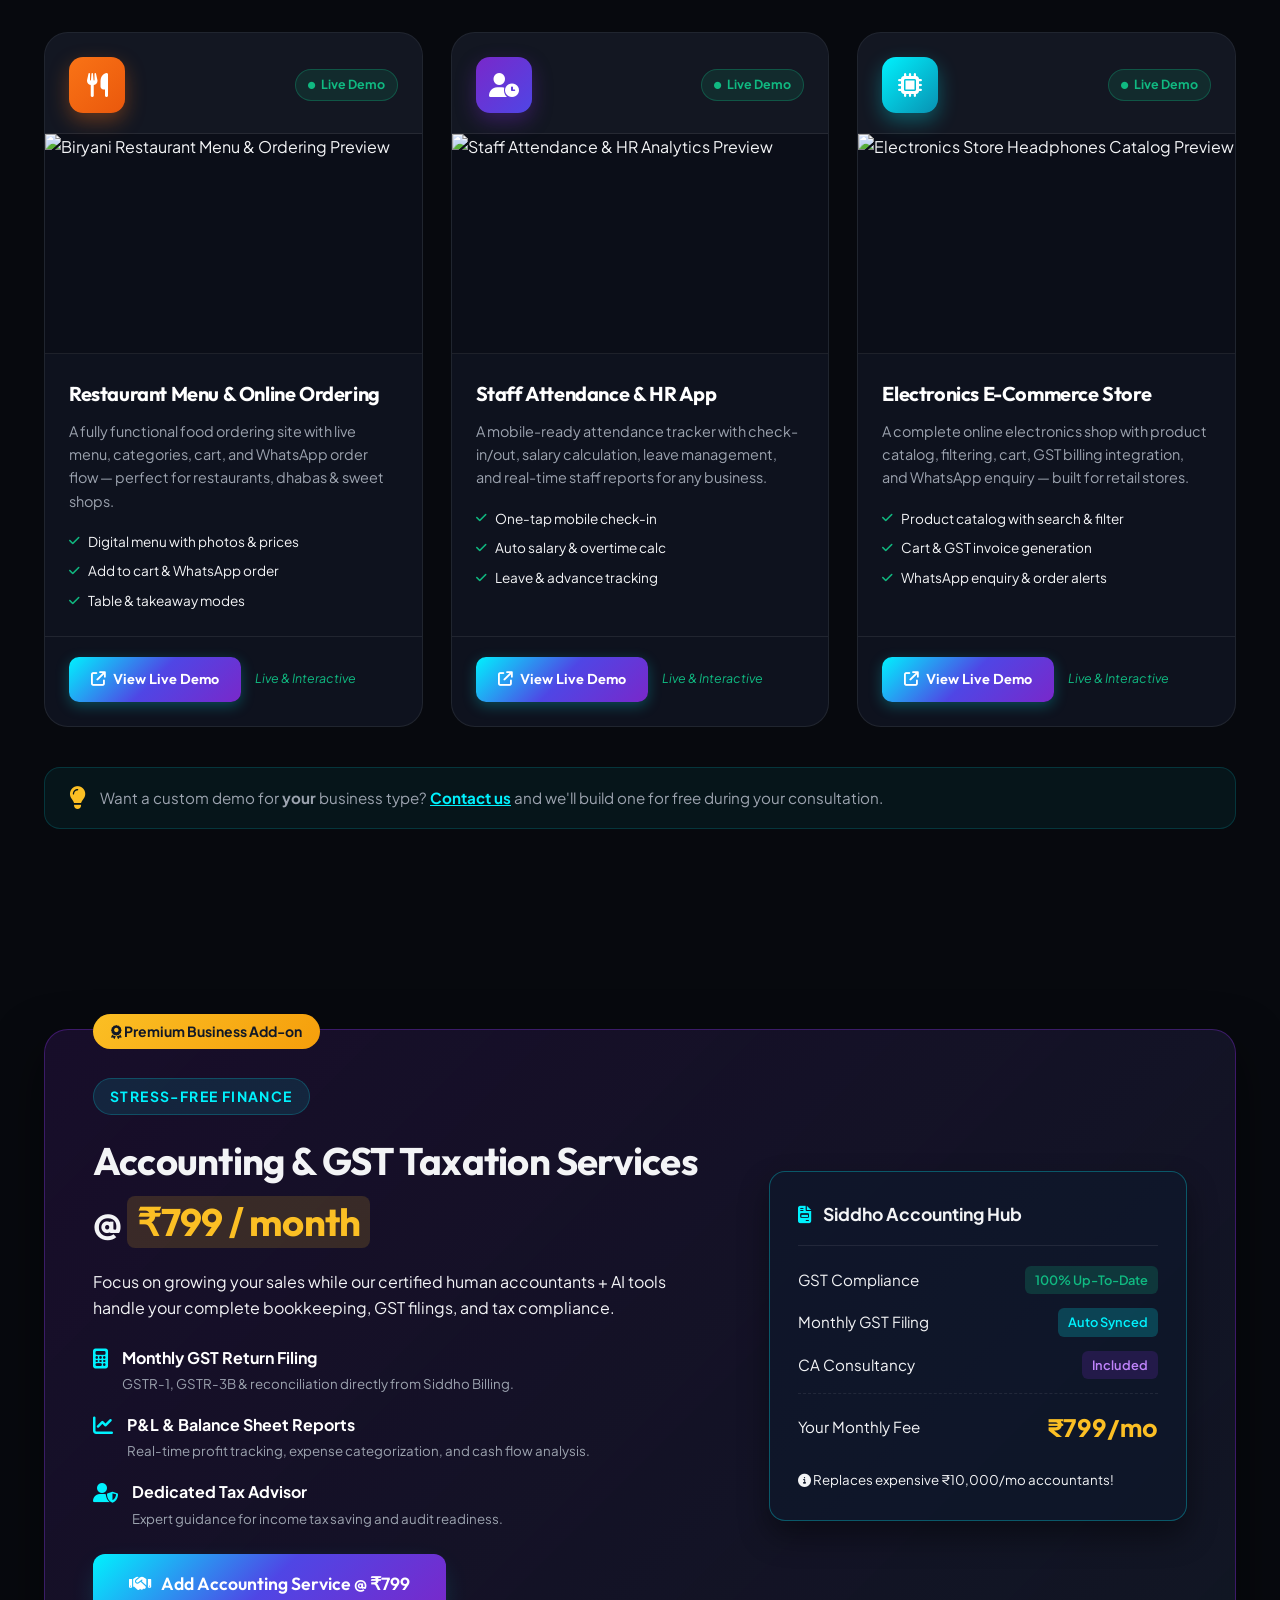
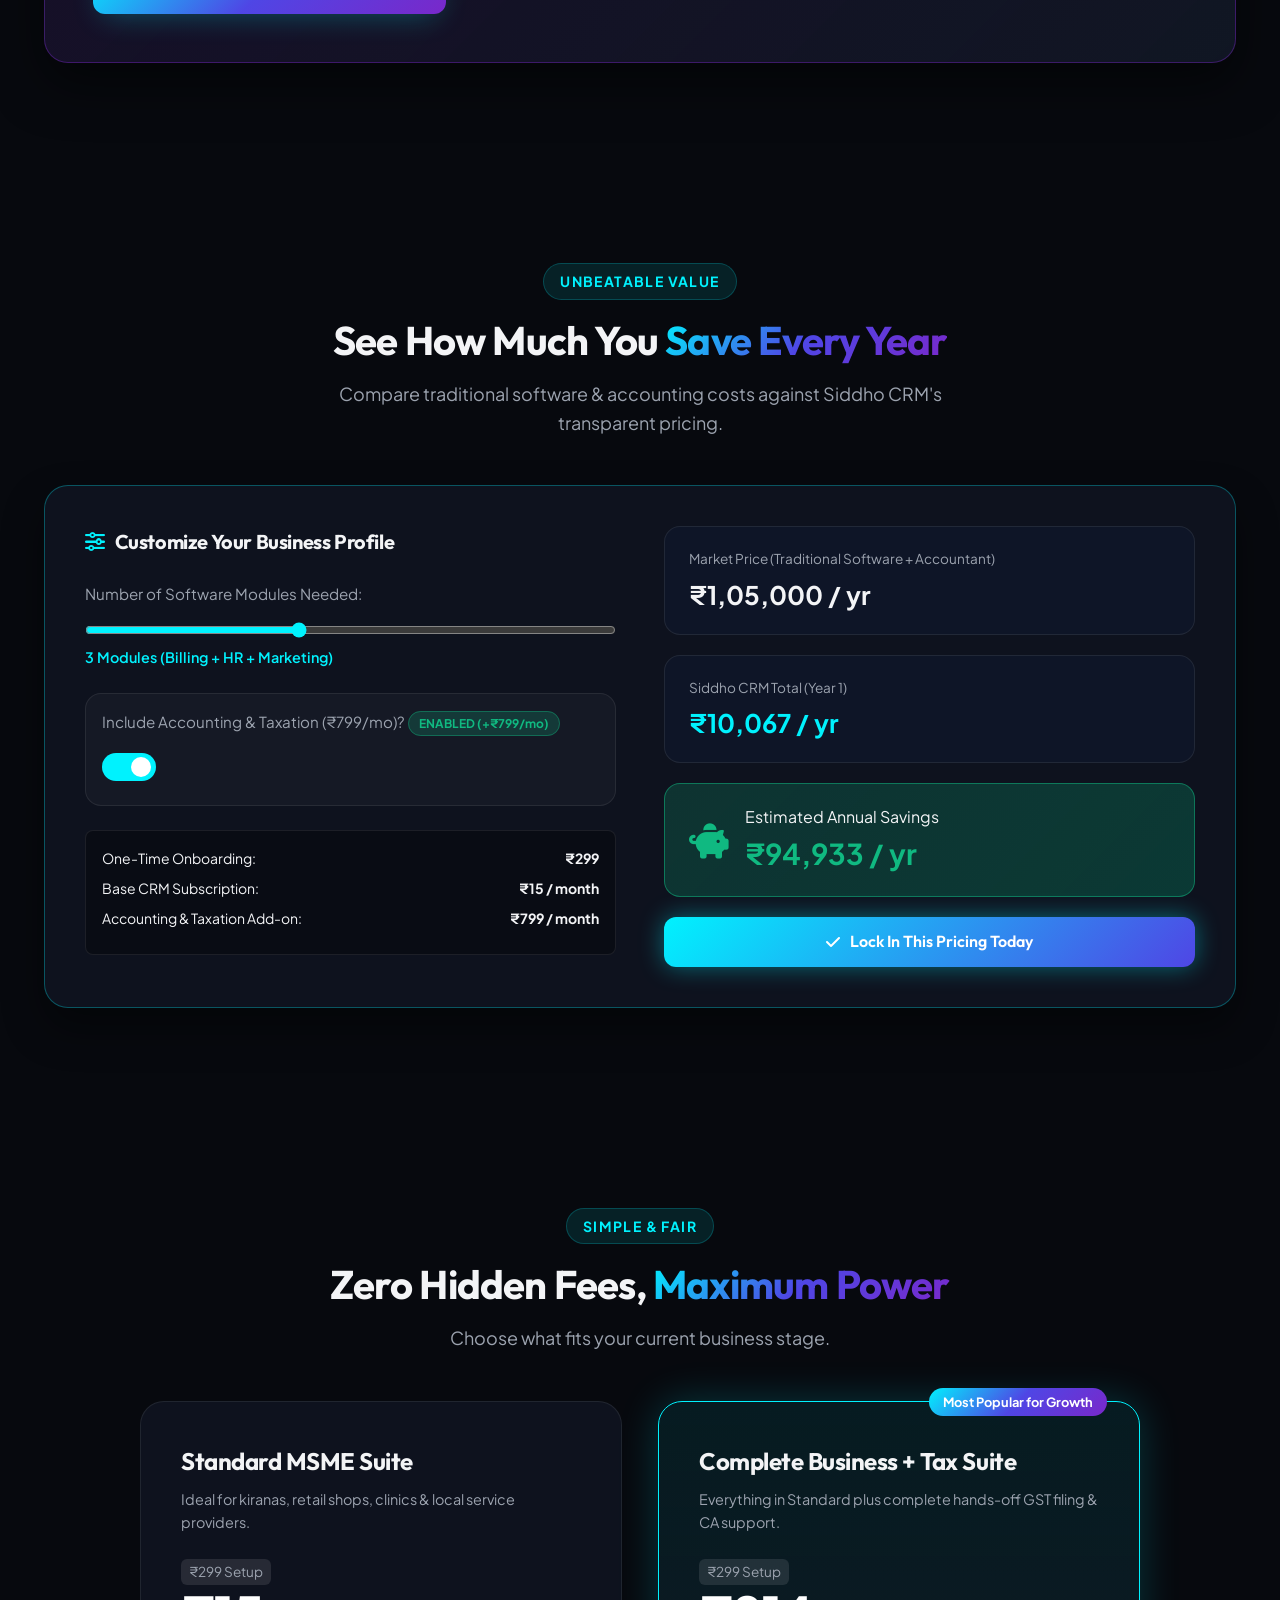
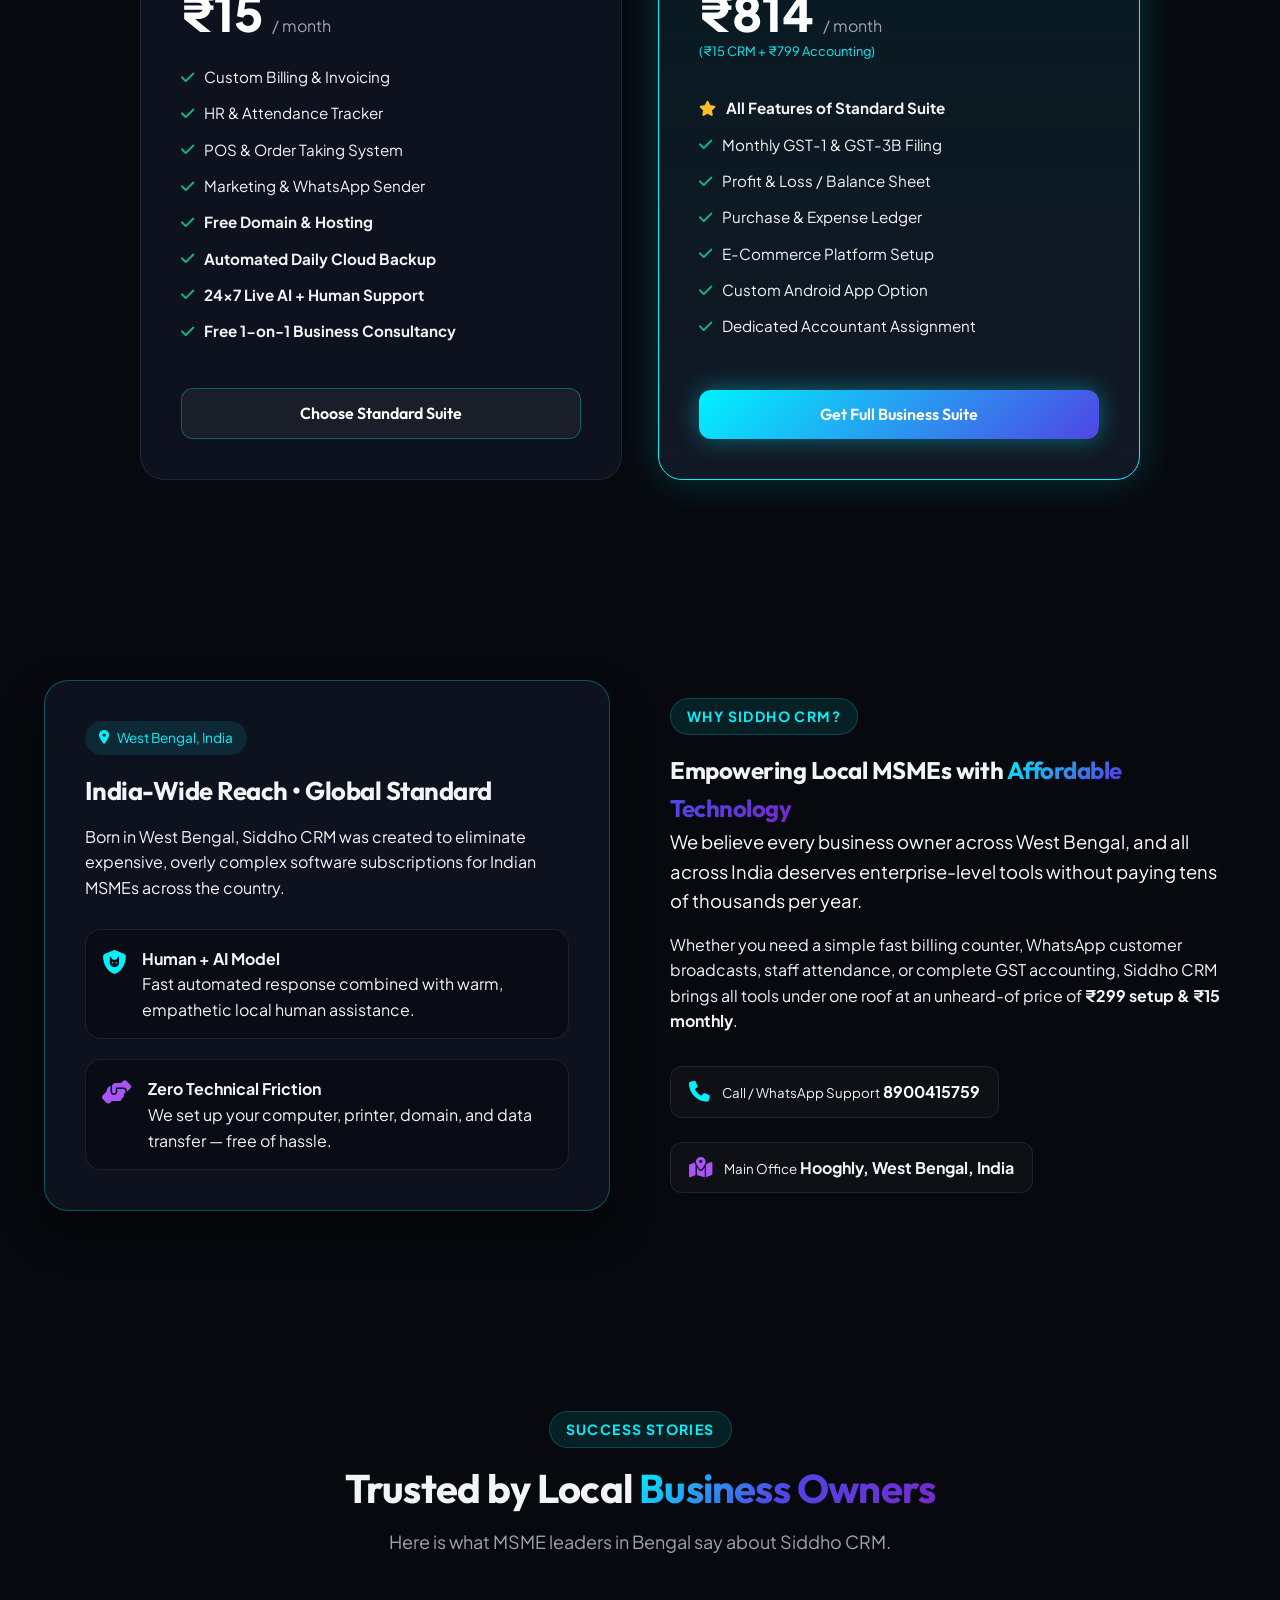
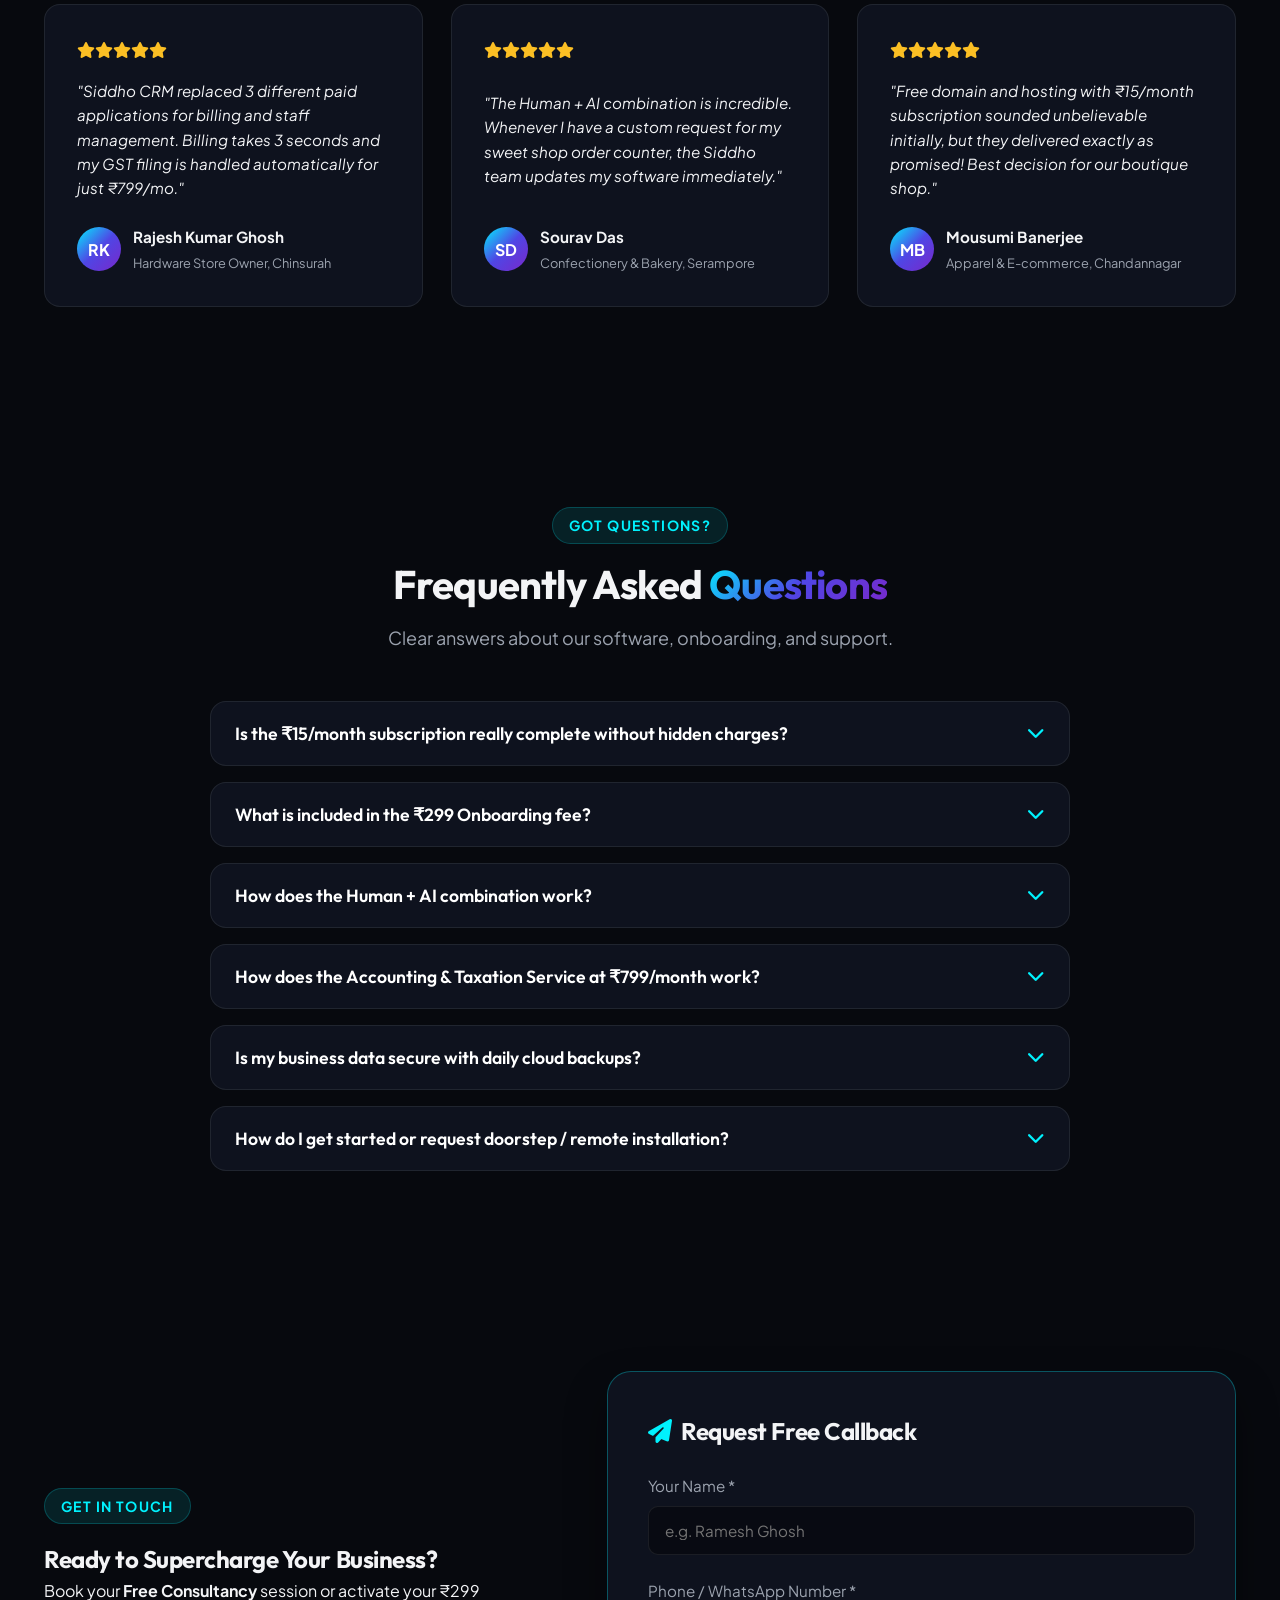
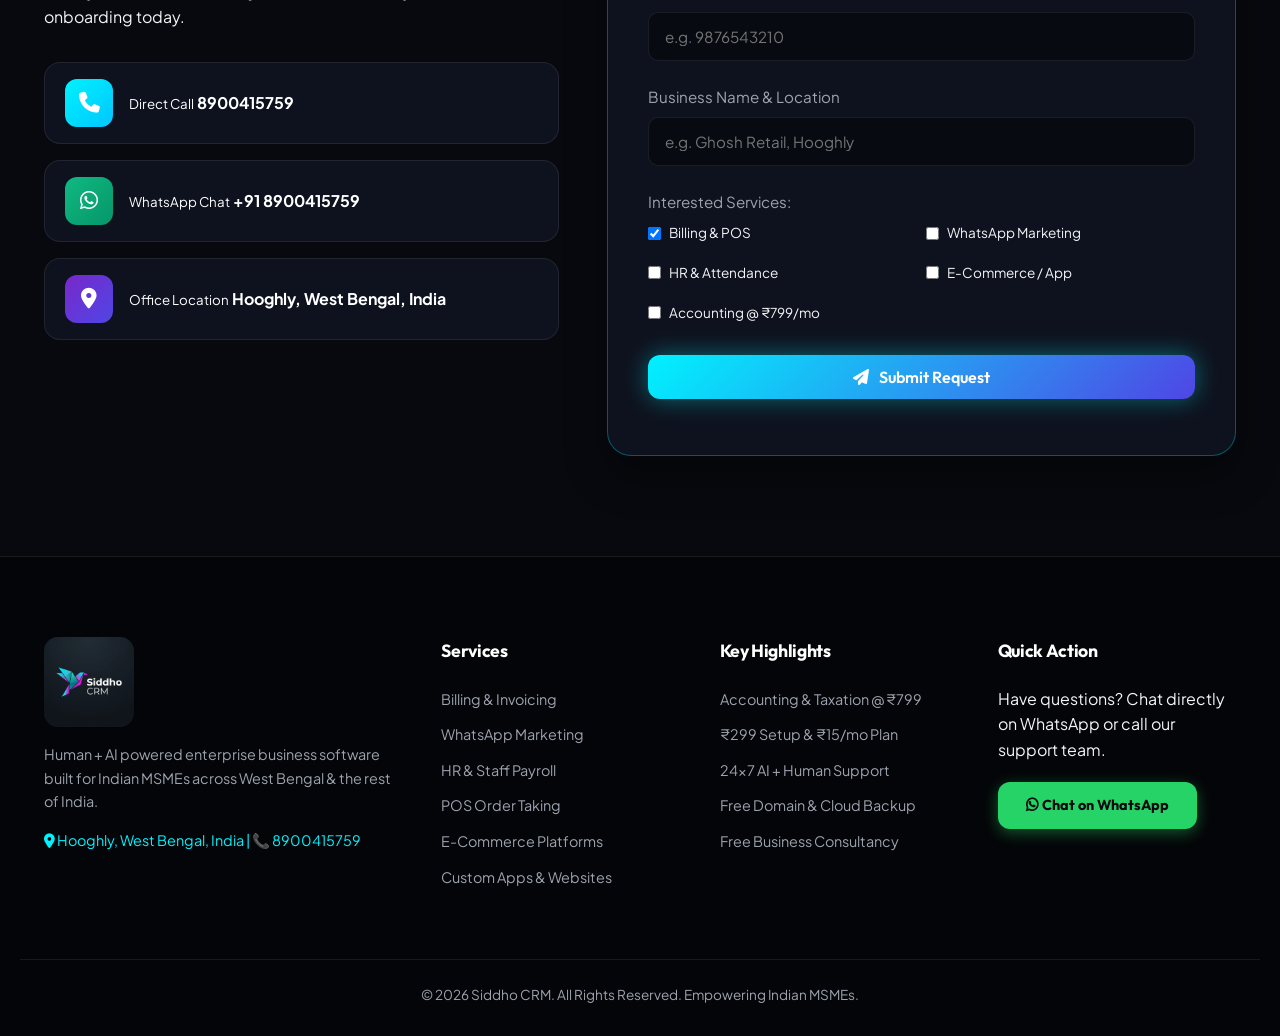
==== commit d3875cc2: "Add files via upload" ====
--- a/index.html
+++ b/index.html
@@ -48,6 +48,8 @@
         <a href="#hero" class="nav-link active">Home</a>
         <a href="#services" class="nav-link">Services</a>
         <a href="#demos" class="nav-link">Demos</a>
+        <a href="../client-email-dashboard/index.html" class="nav-link highlight-link" target="_blank"><i
+            class="fa-solid fa-paper-plane"></i> Email Studio</a>
         <a href="#pricing" class="nav-link">Pricing</a>
         <a href="#about" class="nav-link">About</a>
         <a href="#faq" class="nav-link">FAQ</a>
@@ -123,7 +125,8 @@
 
       <div class="hero-visual-content">
         <div class="hero-card-wrapper">
-          <img src="https://images.unsplash.com/photo-1460925895917-afdab827c52f?q=80&w=1200&auto=format&fit=crop" alt="Siddho CRM Enterprise Analytics Dashboard" class="hero-dashboard-img">
+          <img src="https://images.unsplash.com/photo-1460925895917-afdab827c52f?q=80&w=1200&auto=format&fit=crop"
+            alt="Siddho CRM Enterprise Analytics Dashboard" class="hero-dashboard-img">
           <div class="floating-stat stat-1">
             <div class="stat-icon bg-cyan"><i class="fa-solid fa-bolt"></i></div>
             <div>
@@ -303,7 +306,8 @@
       <div class="section-header text-center">
         <span class="sub-title">See It In Action</span>
         <h2 class="section-title">Live <span class="gradient-text">Demo Softwares</span></h2>
-        <p class="section-desc">Explore real working demos of software we build for our clients. Your custom version will be tailored to your brand & products.</p>
+        <p class="section-desc">Explore real working demos of software we build for our clients. Your custom version
+          will be tailored to your brand & products.</p>
       </div>
 
       <div class="demo-grid">
@@ -319,11 +323,13 @@
             </div>
           </div>
           <div class="demo-card-img">
-            <img src="https://images.unsplash.com/photo-1563379091339-03b21ab4a4f8?q=80&w=800&auto=format&fit=crop" alt="Biryani Restaurant Menu & Ordering Preview" loading="lazy">
+            <img src="https://images.unsplash.com/photo-1563379091339-03b21ab4a4f8?q=80&w=800&auto=format&fit=crop"
+              alt="Biryani Restaurant Menu & Ordering Preview" loading="lazy">
           </div>
           <div class="demo-card-body">
             <h3>Restaurant Menu &amp; Online Ordering</h3>
-            <p>A fully functional food ordering site with live menu, categories, cart, and WhatsApp order flow — perfect for restaurants, dhabas &amp; sweet shops.</p>
+            <p>A fully functional food ordering site with live menu, categories, cart, and WhatsApp order flow — perfect
+              for restaurants, dhabas &amp; sweet shops.</p>
             <ul class="demo-features">
               <li><i class="fa-solid fa-check"></i> Digital menu with photos &amp; prices</li>
               <li><i class="fa-solid fa-check"></i> Add to cart &amp; WhatsApp order</li>
@@ -331,7 +337,8 @@
             </ul>
           </div>
           <div class="demo-card-footer">
-            <a href="https://siddhocrm.online/demorest/" class="btn btn-demo" id="demo-btn-restaurant" target="_blank" rel="noopener">
+            <a href="https://siddhocrm.online/demorest/" class="btn btn-demo" id="demo-btn-restaurant" target="_blank"
+              rel="noopener">
               <i class="fa-solid fa-arrow-up-right-from-square"></i> View Live Demo
             </a>
             <span class="demo-coming-soon" style="color:var(--accent-green);">Live &amp; Interactive</span>
@@ -349,11 +356,13 @@
             </div>
           </div>
           <div class="demo-card-img">
-            <img src="https://images.unsplash.com/photo-1454165804606-c3d57bc86b40?q=80&w=800&auto=format&fit=crop" alt="Staff Attendance & HR Analytics Preview" loading="lazy">
+            <img src="https://images.unsplash.com/photo-1454165804606-c3d57bc86b40?q=80&w=800&auto=format&fit=crop"
+              alt="Staff Attendance & HR Analytics Preview" loading="lazy">
           </div>
           <div class="demo-card-body">
             <h3>Staff Attendance &amp; HR App</h3>
-            <p>A mobile-ready attendance tracker with check-in/out, salary calculation, leave management, and real-time staff reports for any business.</p>
+            <p>A mobile-ready attendance tracker with check-in/out, salary calculation, leave management, and real-time
+              staff reports for any business.</p>
             <ul class="demo-features">
               <li><i class="fa-solid fa-check"></i> One-tap mobile check-in</li>
               <li><i class="fa-solid fa-check"></i> Auto salary &amp; overtime calc</li>
@@ -361,7 +370,8 @@
             </ul>
           </div>
           <div class="demo-card-footer">
-            <a href="https://siddhocrm.online/demoat/" class="btn btn-demo" id="demo-btn-attendance" target="_blank" rel="noopener">
+            <a href="https://siddhocrm.online/demoat/" class="btn btn-demo" id="demo-btn-attendance" target="_blank"
+              rel="noopener">
               <i class="fa-solid fa-arrow-up-right-from-square"></i> View Live Demo
             </a>
             <span class="demo-coming-soon" style="color:var(--accent-green);">Live &amp; Interactive</span>
@@ -379,11 +389,13 @@
             </div>
           </div>
           <div class="demo-card-img">
-            <img src="https://images.unsplash.com/photo-1505740420928-5e560c06d30e?q=80&w=800&auto=format&fit=crop" alt="Electronics Store Headphones Catalog Preview" loading="lazy">
+            <img src="https://images.unsplash.com/photo-1505740420928-5e560c06d30e?q=80&w=800&auto=format&fit=crop"
+              alt="Electronics Store Headphones Catalog Preview" loading="lazy">
           </div>
           <div class="demo-card-body">
             <h3>Electronics E-Commerce Store</h3>
-            <p>A complete online electronics shop with product catalog, filtering, cart, GST billing integration, and WhatsApp enquiry — built for retail stores.</p>
+            <p>A complete online electronics shop with product catalog, filtering, cart, GST billing integration, and
+              WhatsApp enquiry — built for retail stores.</p>
             <ul class="demo-features">
               <li><i class="fa-solid fa-check"></i> Product catalog with search &amp; filter</li>
               <li><i class="fa-solid fa-check"></i> Cart &amp; GST invoice generation</li>
@@ -391,7 +403,8 @@
             </ul>
           </div>
           <div class="demo-card-footer">
-            <a href="https://siddhocrm.online/demoshop/" class="btn btn-demo" id="demo-btn-electronics" target="_blank" rel="noopener">
+            <a href="https://siddhocrm.online/demoshop/" class="btn btn-demo" id="demo-btn-electronics" target="_blank"
+              rel="noopener">
               <i class="fa-solid fa-arrow-up-right-from-square"></i> View Live Demo
             </a>
             <span class="demo-coming-soon" style="color:var(--accent-green);">Live &amp; Interactive</span>
@@ -402,7 +415,8 @@
 
       <div class="demo-cta-note">
         <i class="fa-solid fa-lightbulb"></i>
-        <span>Want a custom demo for <strong>your</strong> business type? <a href="#contact">Contact us</a> and we'll build one for free during your consultation.</span>
+        <span>Want a custom demo for <strong>your</strong> business type? <a href="#contact">Contact us</a> and we'll
+          build one for free during your consultation.</span>
       </div>
     </div>
   </section>
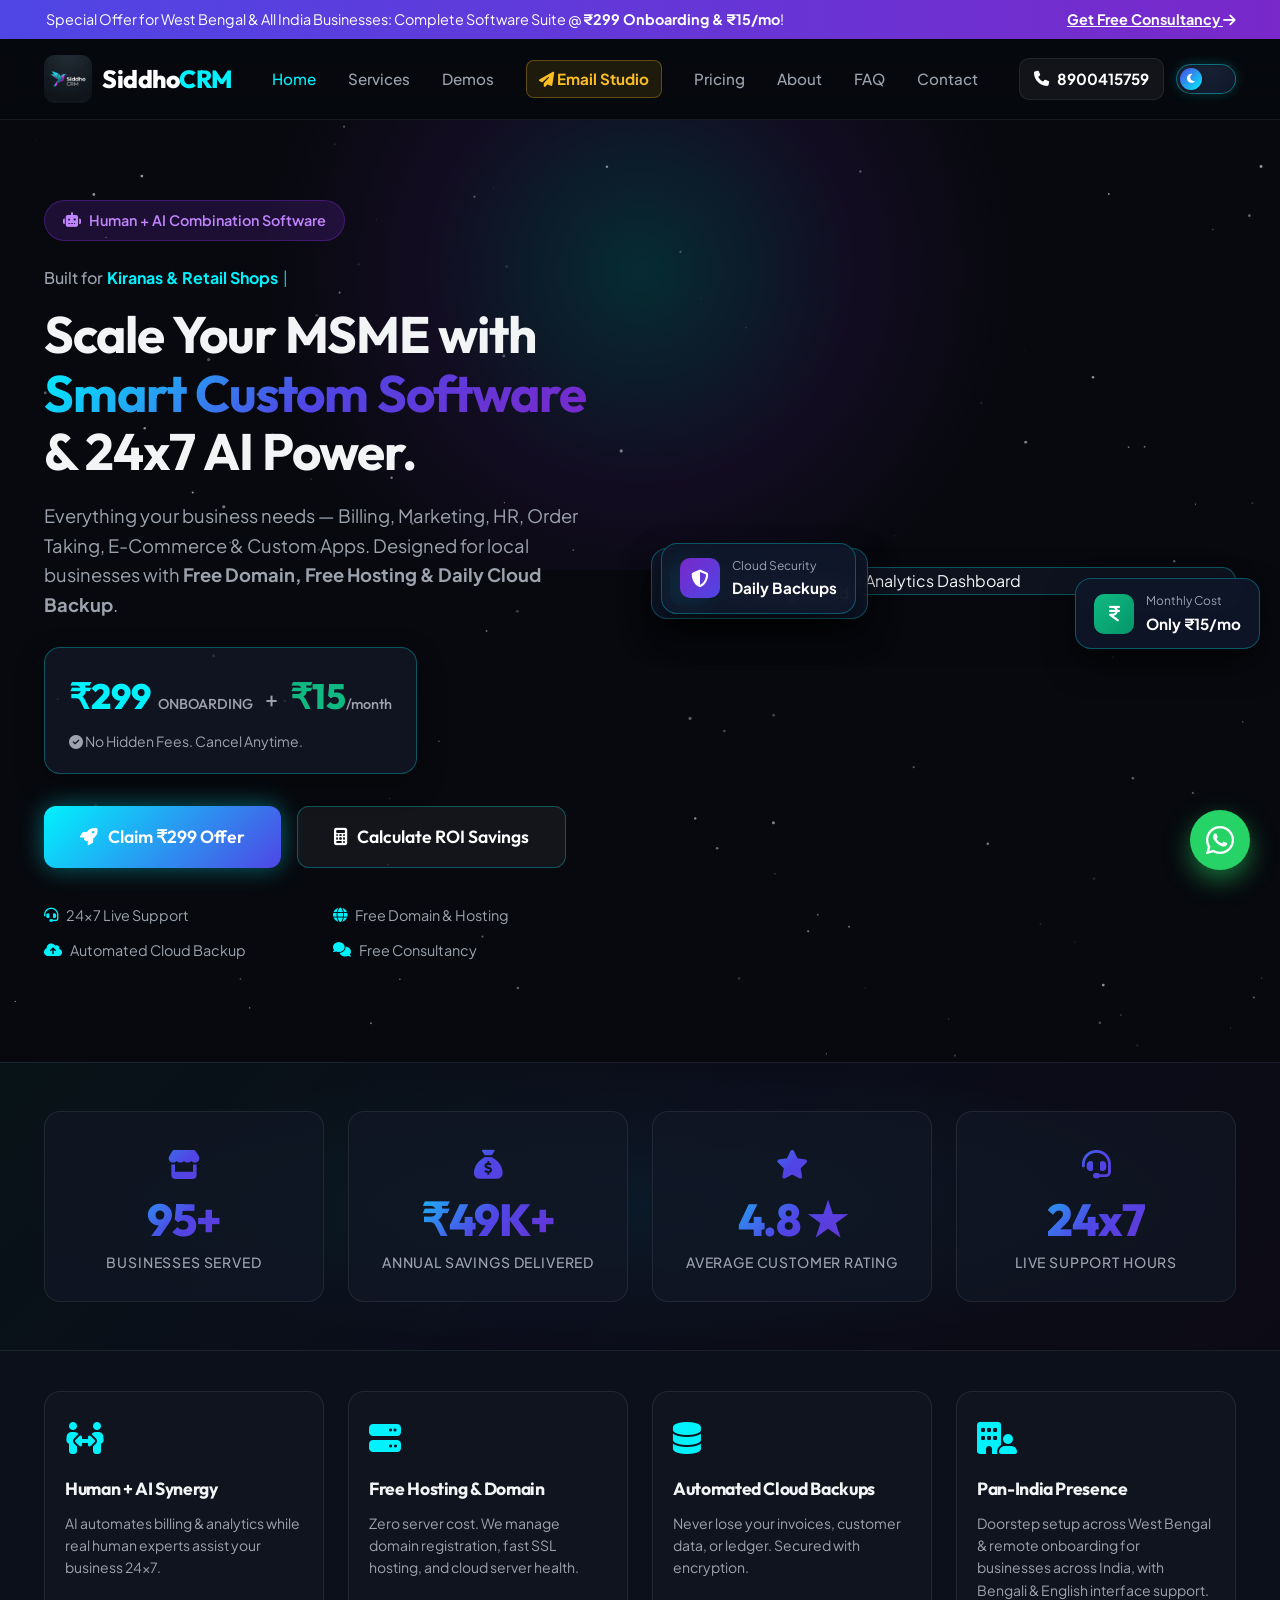
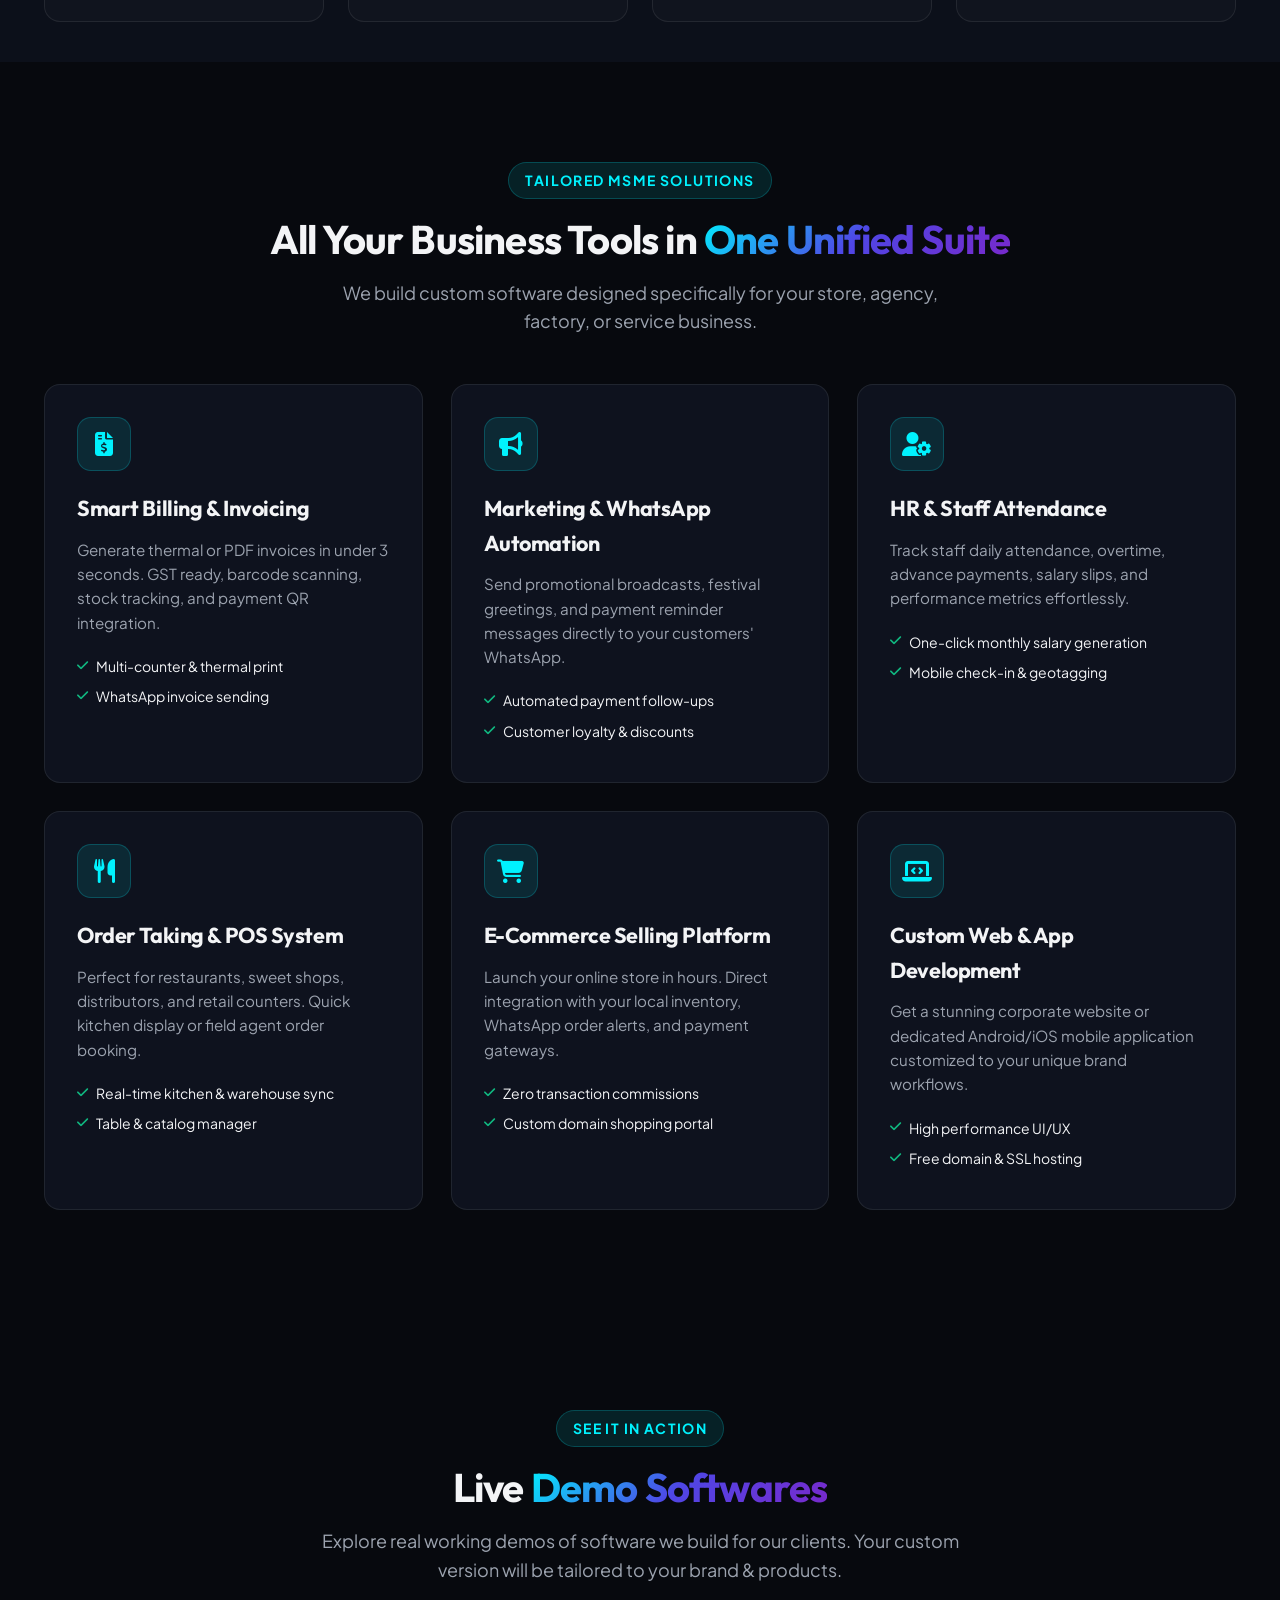
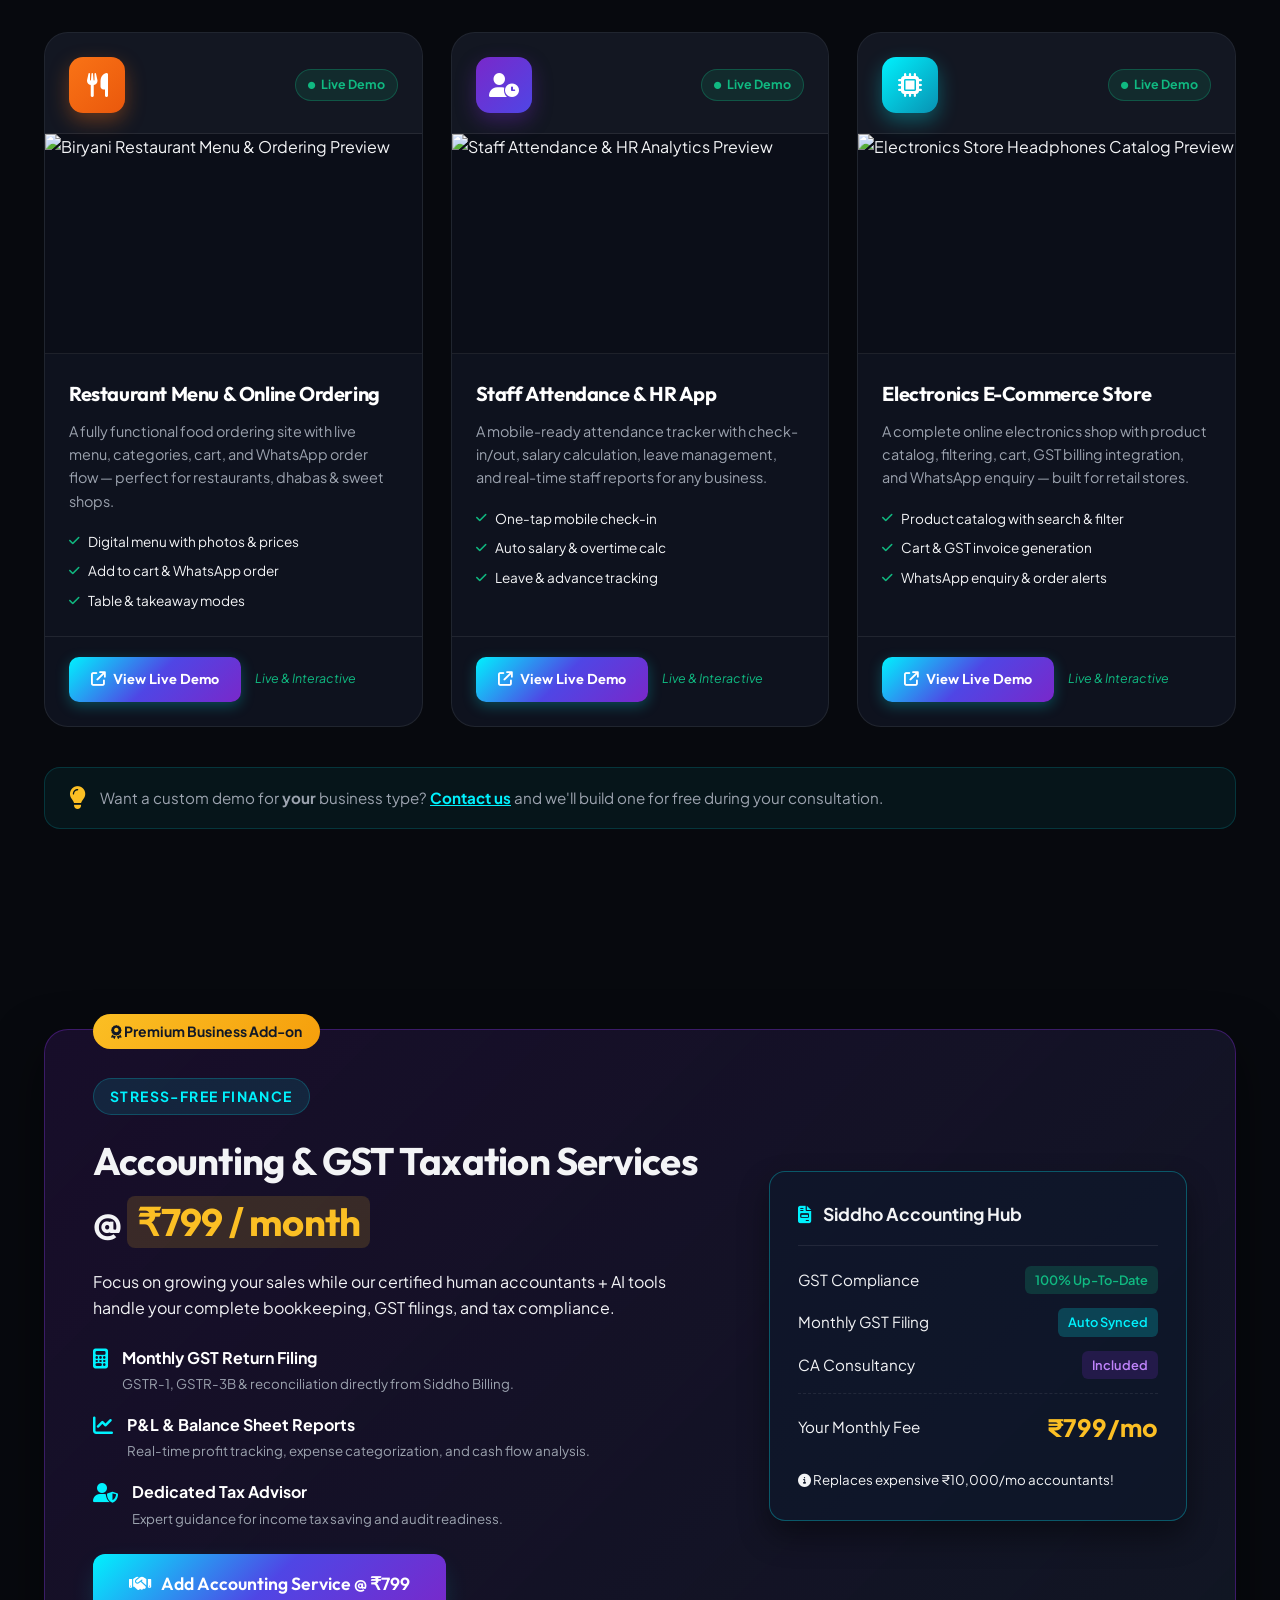
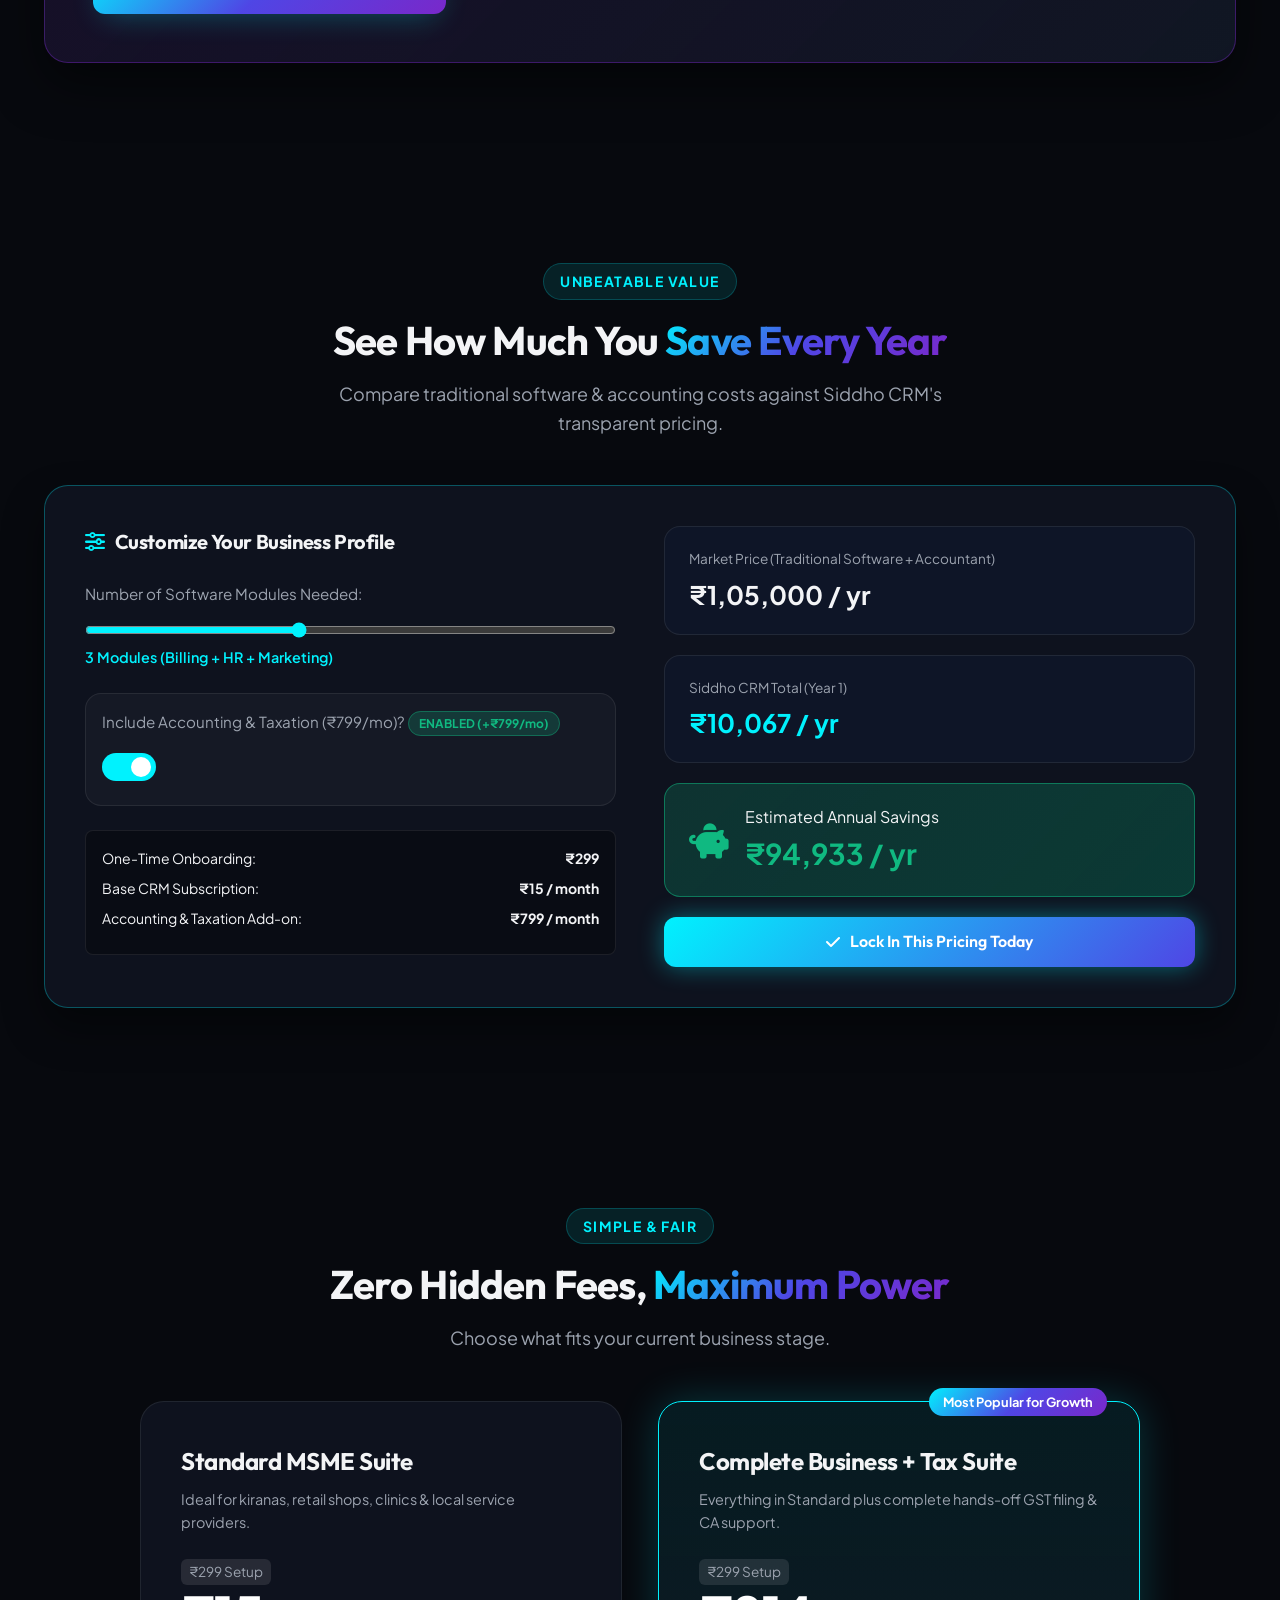
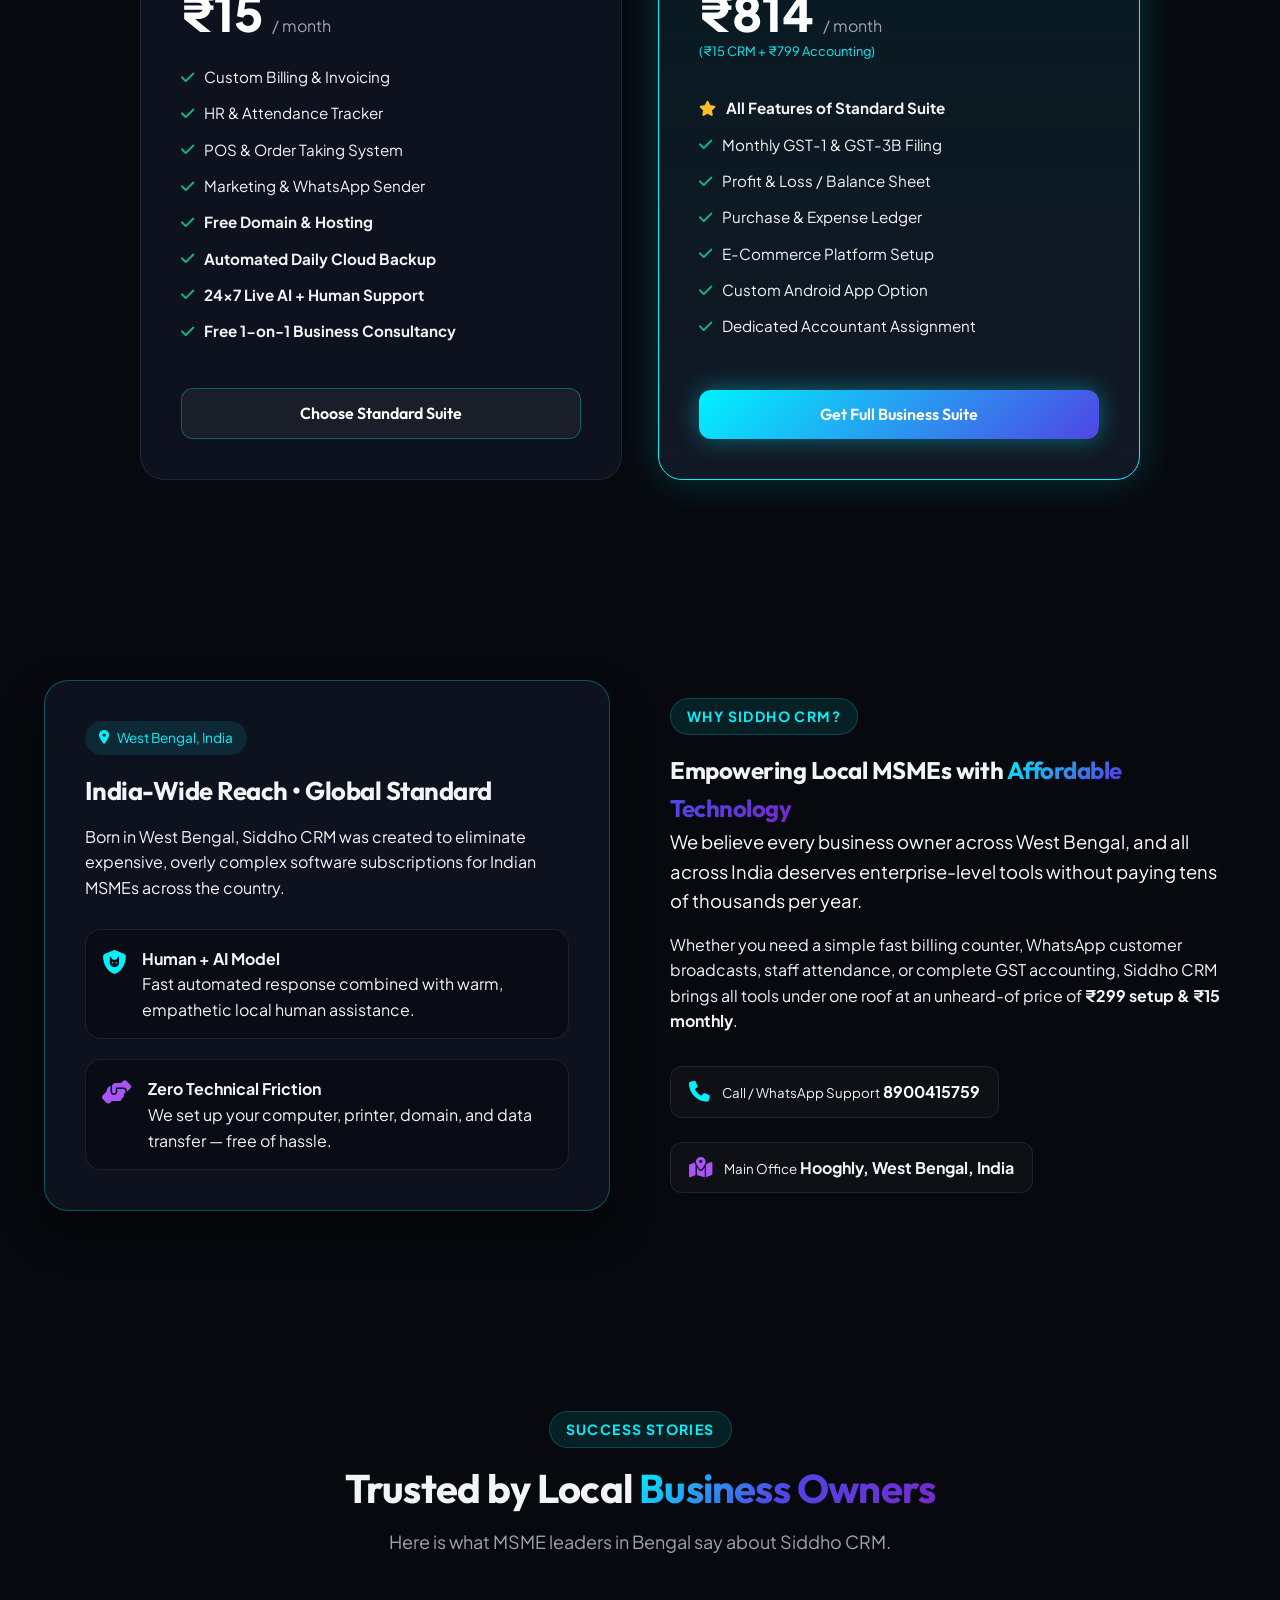
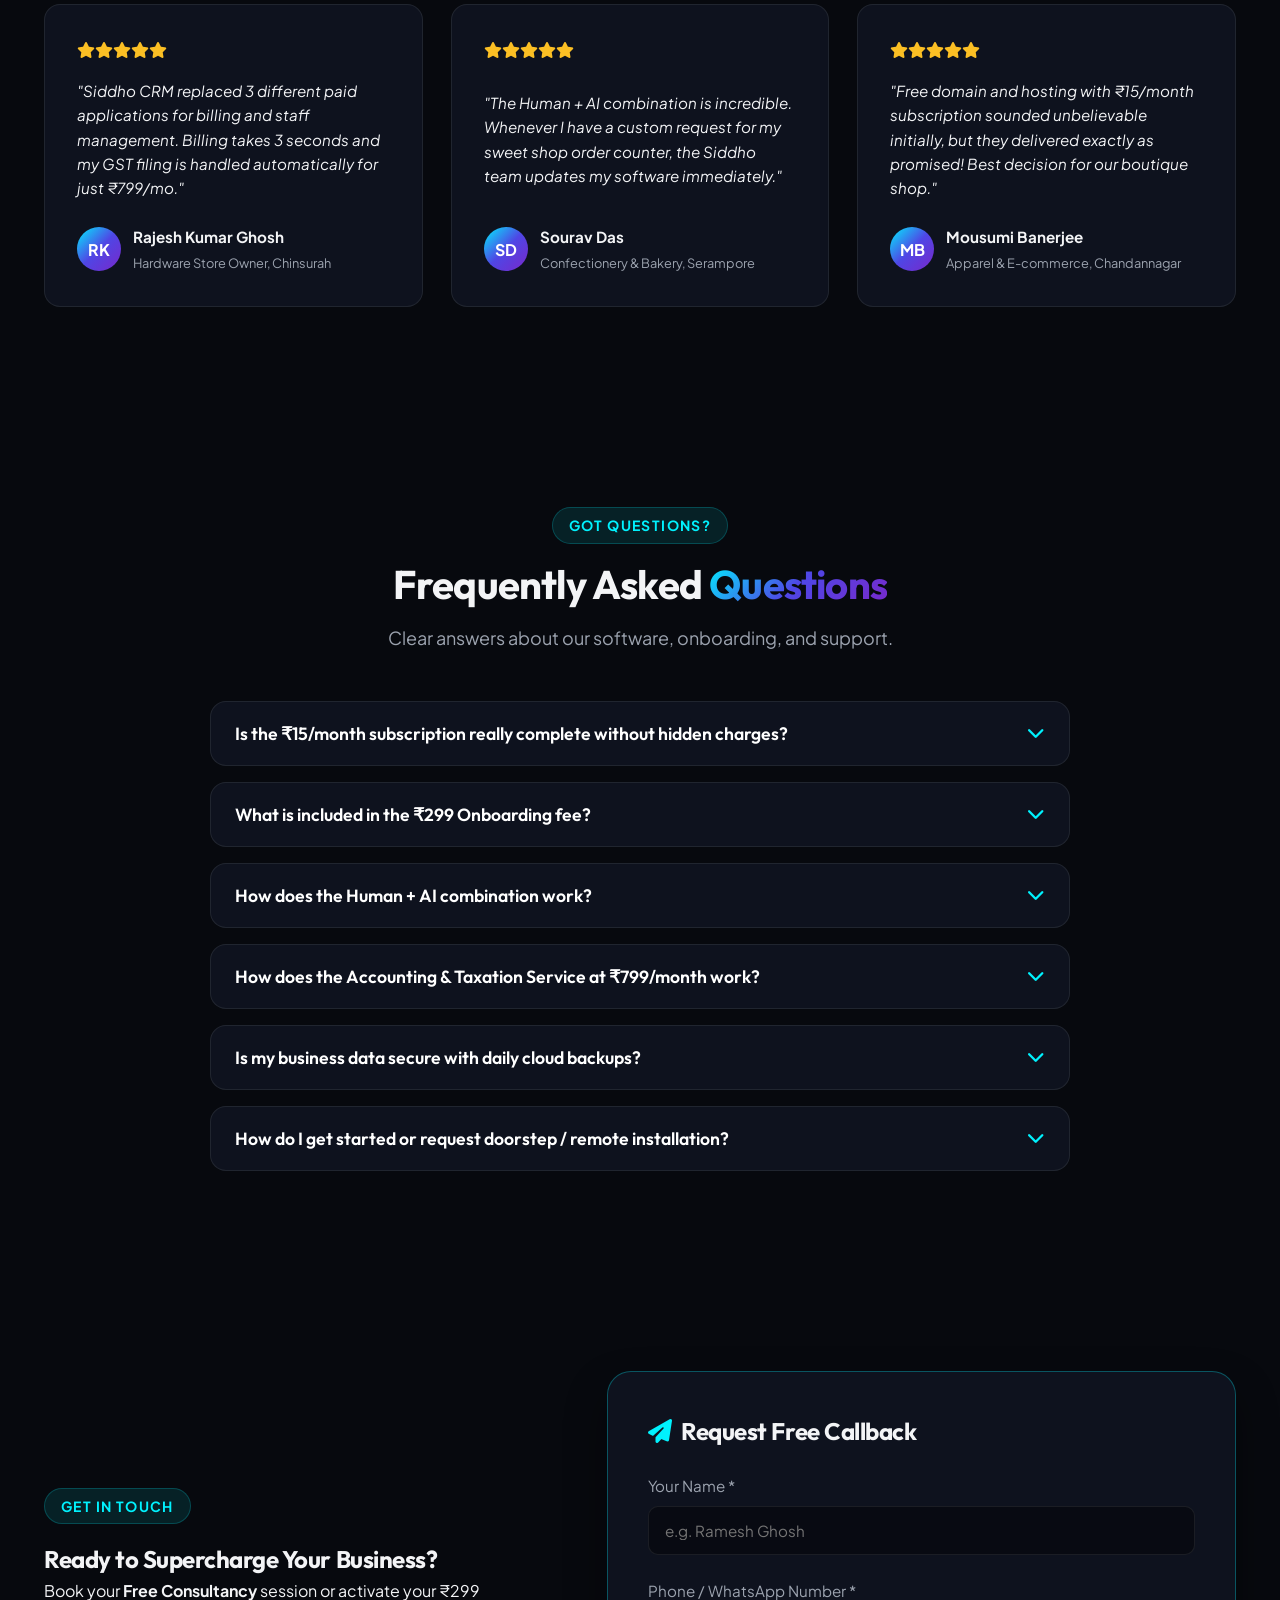
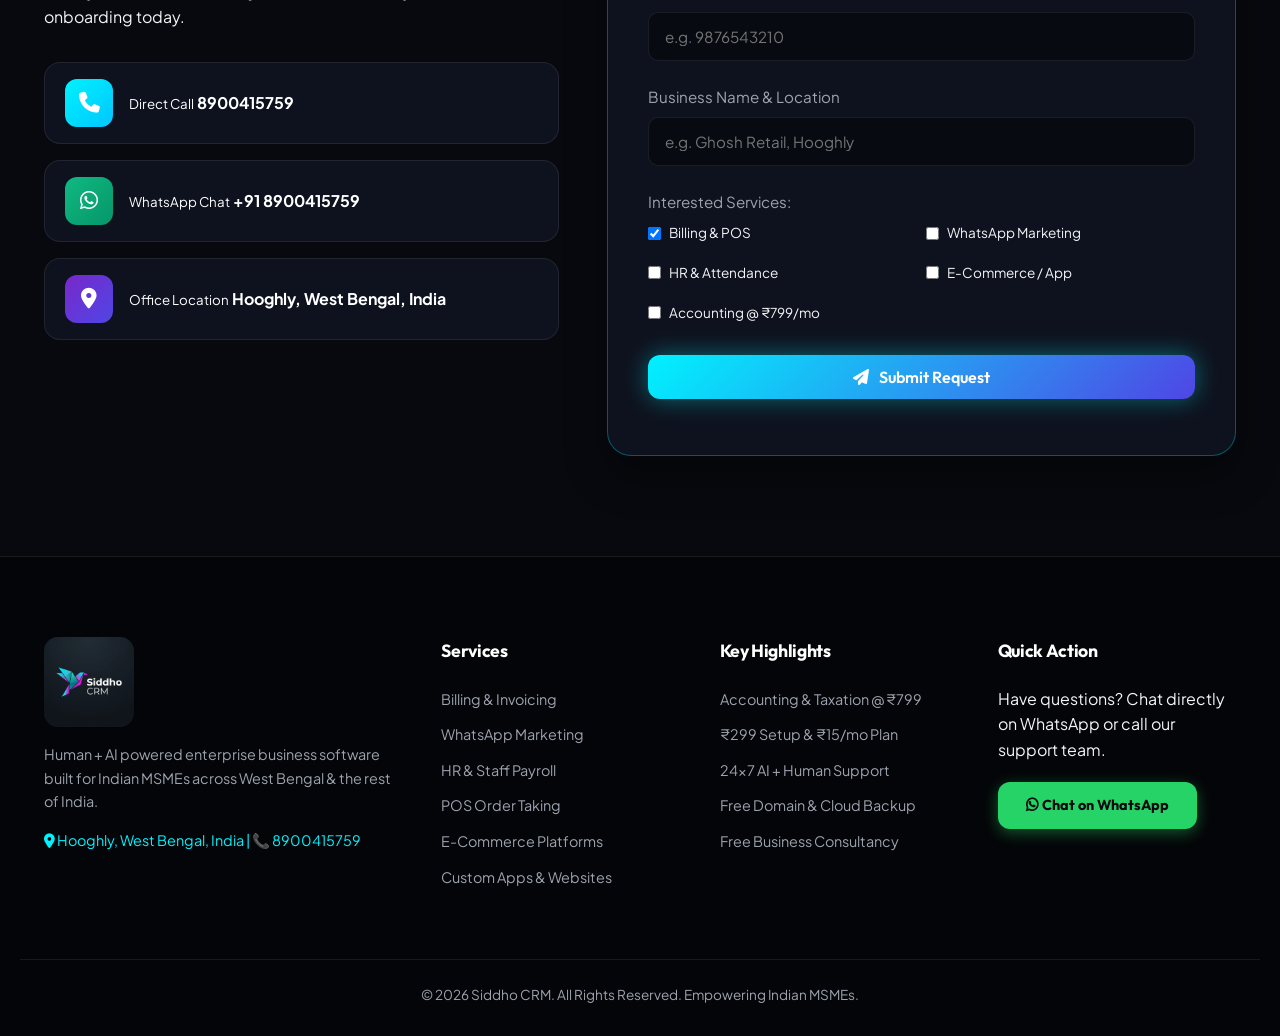
==== commit 2fc29864: "Add files via upload" ====
--- a/index.html
+++ b/index.html
@@ -4,11 +4,30 @@
 <head>
   <meta charset="UTF-8">
   <meta name="viewport" content="width=device-width, initial-scale=1.0">
-  <title>Siddho CRM - Human + AI Software Suite for MSMEs | ₹299 Onboarding & ₹15/mo</title>
+  <title>Siddho CRM - AI Software Suite for MSMEs | ₹299 Setup & ₹15/mo</title>
   <meta name="description"
-    content="Siddho CRM provides custom billing, marketing, HR, order taking, e-commerce, web/app development, and accounting & taxation services for Indian MSMEs across West Bengal & rest of India. Human+AI power at just ₹299 onboarding and ₹15/month.">
+    content="Grow your MSME with Siddho CRM's human + AI software. Custom billing, marketing, HR, and e-commerce for Indian businesses. Start at ₹299 setup & ₹15/month.">
   <meta name="keywords"
     content="Siddho CRM, Indian MSME software, West Bengal software company, billing software, HR software, marketing automation, e-commerce app, accounting taxation India">
+  <meta name="robots" content="index, follow">
+  <meta name="author" content="Siddho CRM">
+  <link rel="canonical" href="https://siddhocrm.online/">
+
+  <!-- Open Graph / Facebook -->
+  <meta property="og:type" content="website">
+  <meta property="og:url" content="https://siddhocrm.online/">
+  <meta property="og:title" content="Siddho CRM - AI Software Suite for MSMEs">
+  <meta property="og:description"
+    content="Grow your MSME with Siddho CRM's human + AI software. Custom billing, marketing, HR, and e-commerce for Indian businesses. Start at ₹299 setup & ₹15/month.">
+  <meta property="og:image" content="https://siddhocrm.online/logo.jpg">
+
+  <!-- Twitter -->
+  <meta name="twitter:card" content="summary_large_image">
+  <meta name="twitter:url" content="https://siddhocrm.online/">
+  <meta name="twitter:title" content="Siddho CRM - AI Software Suite for MSMEs">
+  <meta name="twitter:description"
+    content="Grow your MSME with Siddho CRM's human + AI software. Custom billing, marketing, HR, and e-commerce for Indian businesses. Start at ₹299 setup & ₹15/month.">
+  <meta name="twitter:image" content="https://siddhocrm.online/logo.jpg">
 
   <!-- Google Fonts -->
   <link rel="preconnect" href="https://fonts.googleapis.com">
